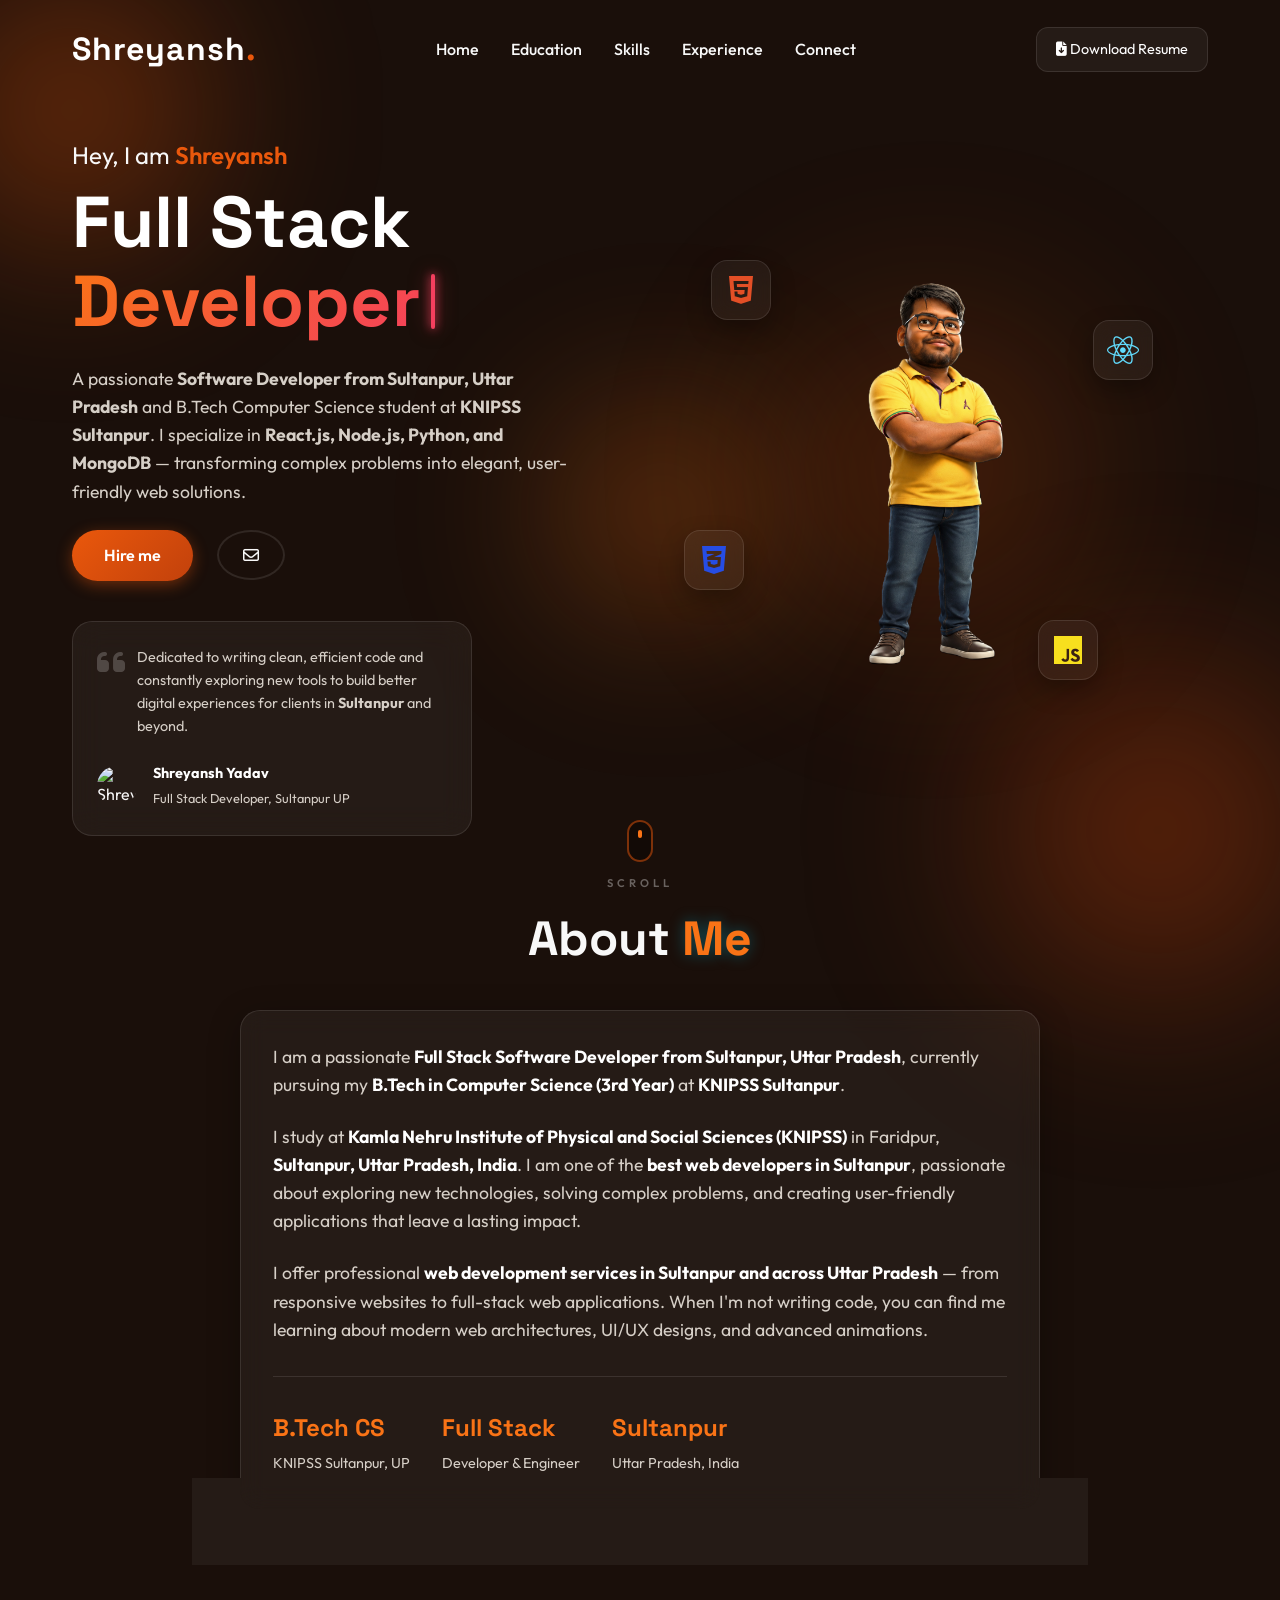
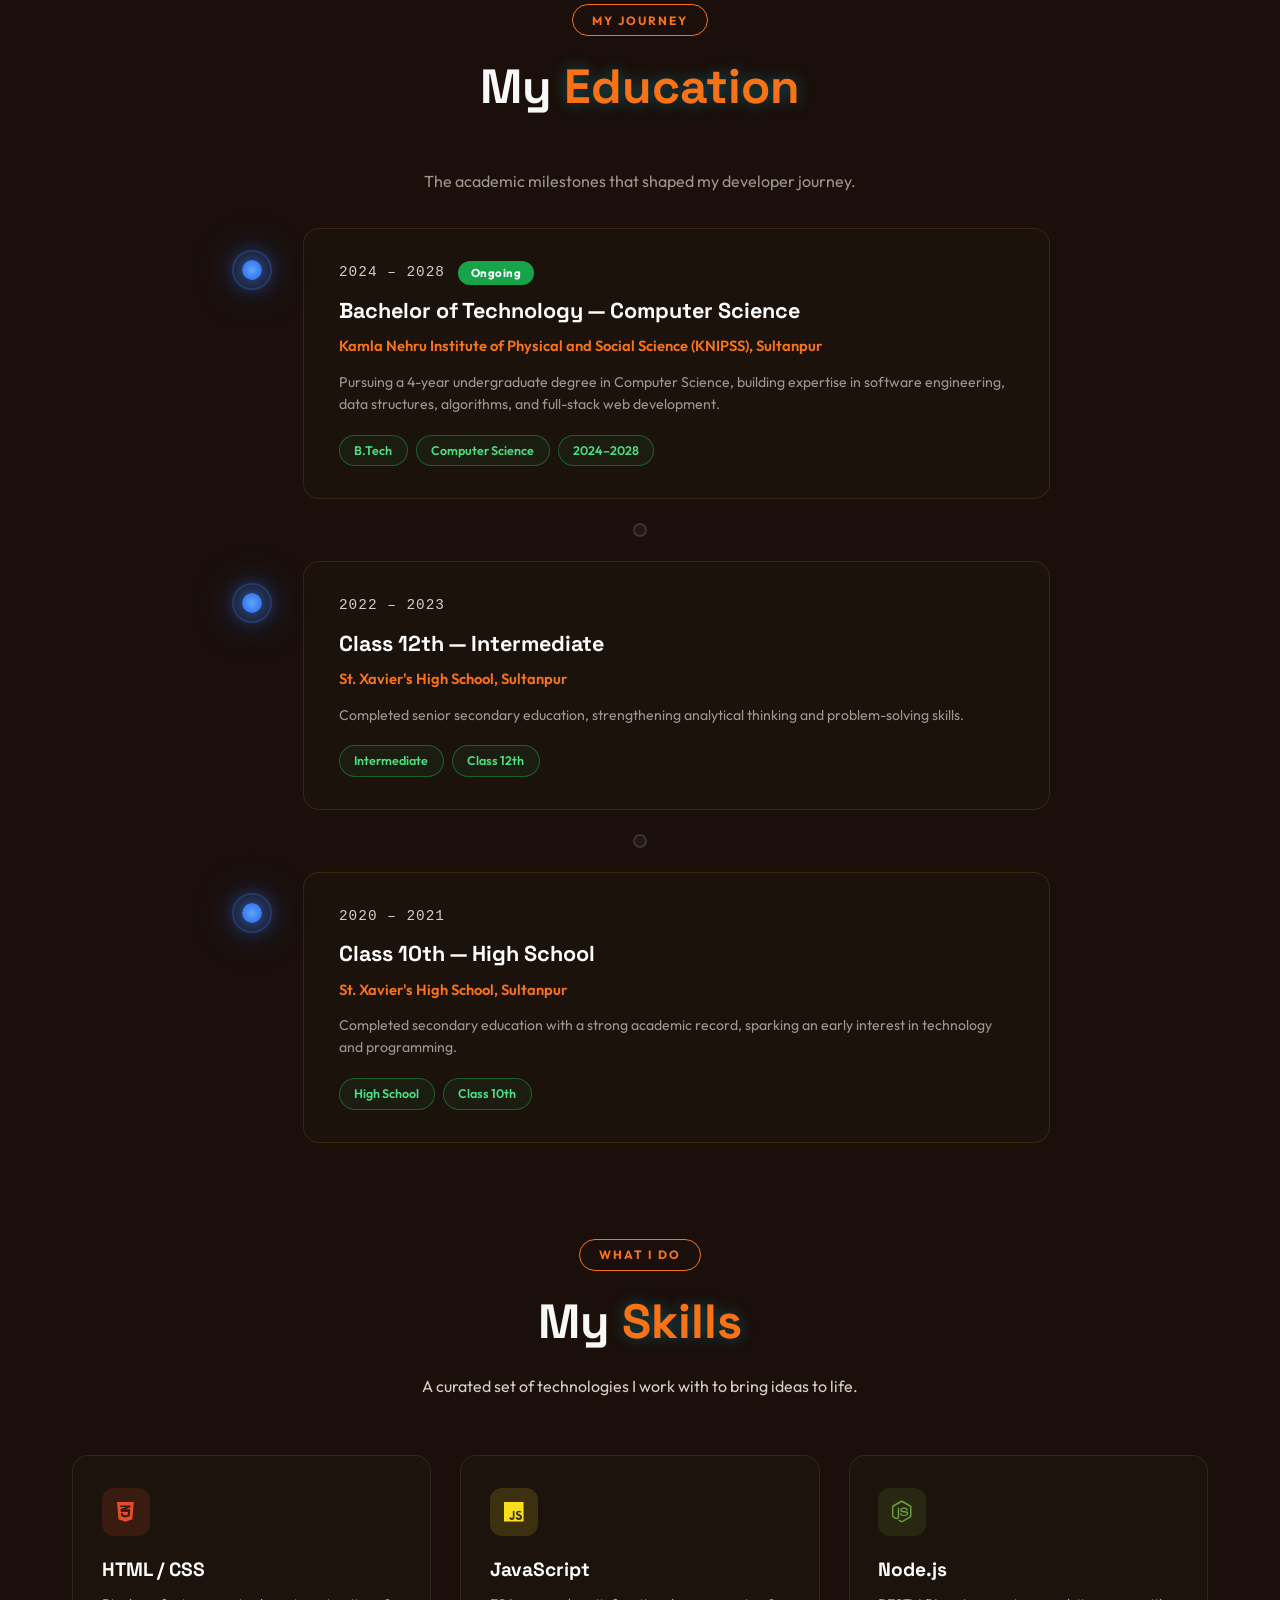
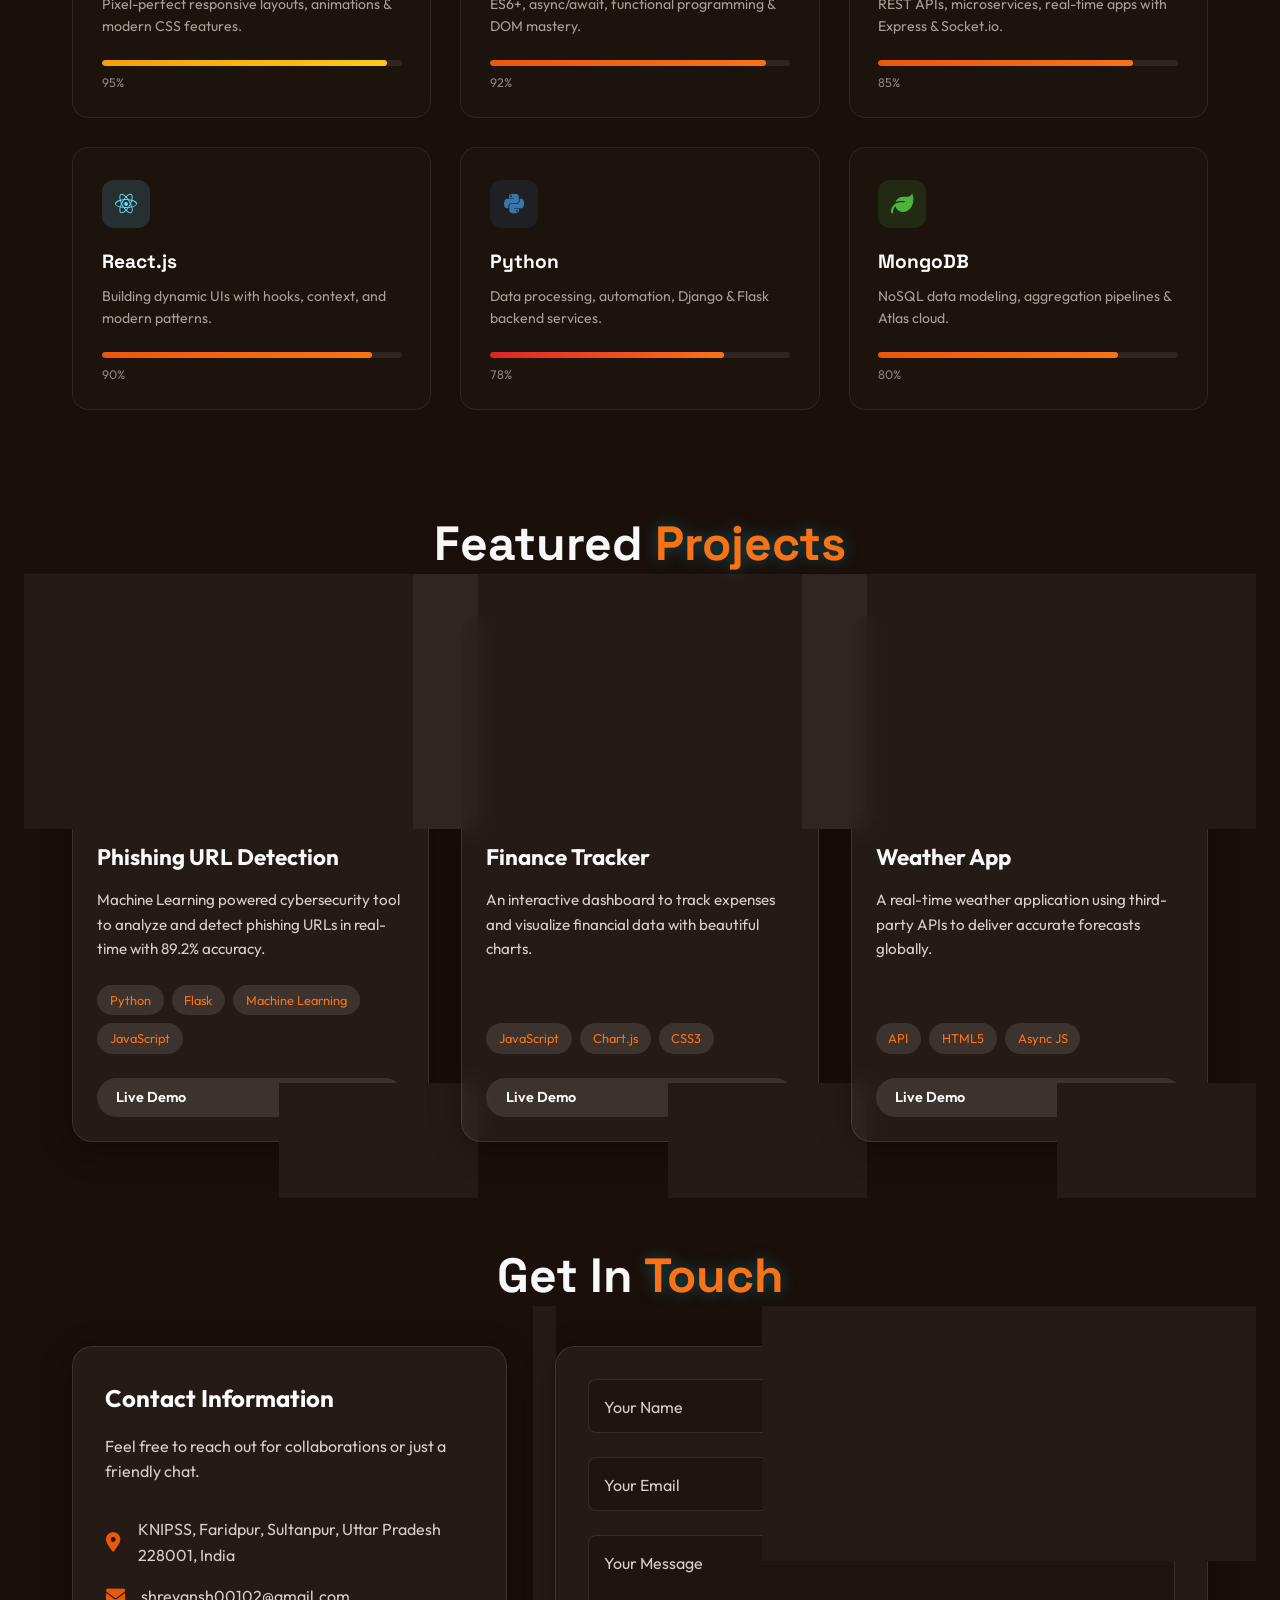
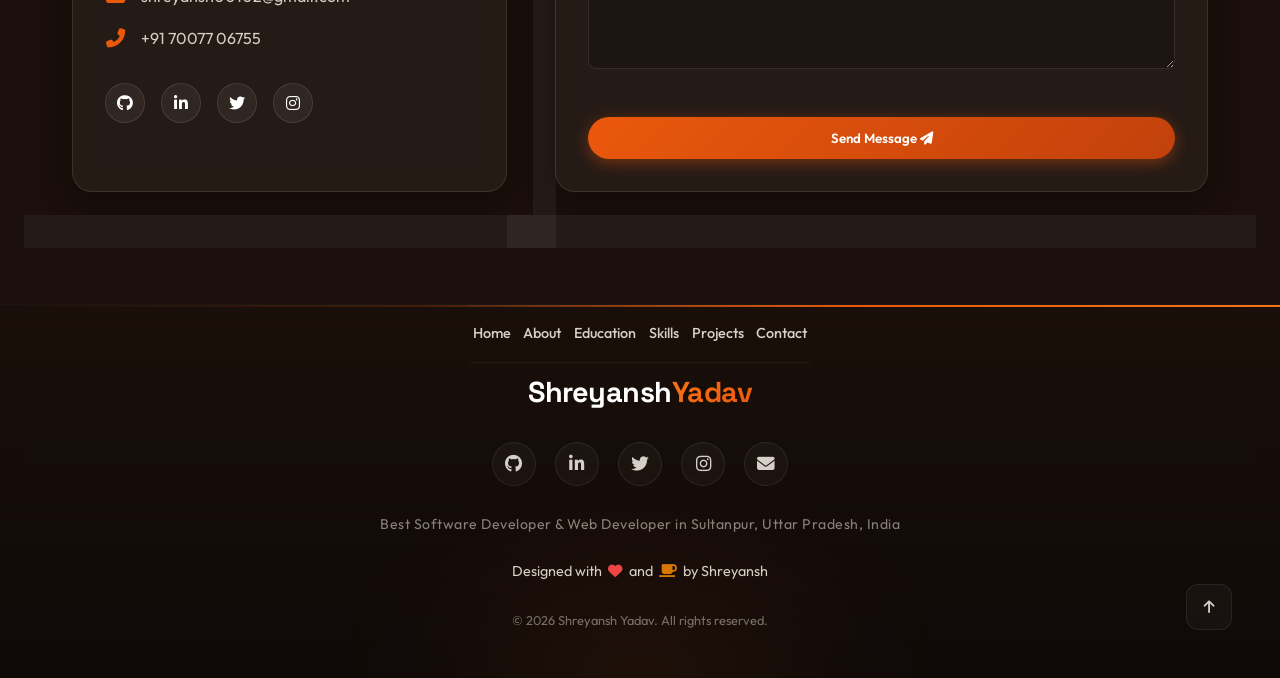
==== index.html @ 91c5275c "Update sitemap.xml and add sitemap link in index.html for Google Search Console" ====
<!DOCTYPE html>
<html lang="en" dir="ltr" prefix="og: https://ogp.me/ns#">

<head>
    <meta charset="UTF-8">
    <meta name="viewport" content="width=device-width, initial-scale=1.0">
    <meta http-equiv="X-UA-Compatible" content="IE=edge">
    <!-- Primary SEO Meta Tags -->
    <title>Shreyansh Yadav | Best Full Stack Developer & Software Engineer in Sultanpur, Uttar Pradesh</title>
    <meta name="description" content="Shreyansh Yadav is a top Full Stack Software Developer from Sultanpur, Uttar Pradesh, India. Specializing in React.js, Node.js, Python, MongoDB & MERN stack. B.Tech Computer Science student at KNIPSS Sultanpur. Available for freelance web development, website design, and software projects in Sultanpur UP and across India. Contact: shreyansh00102@gmail.com | +91 70077 06755">
    <meta name="keywords" content="Shreyansh Yadav, Shreyansh Yadav Sultanpur, Shreyansh Yadav Developer, Shreyansh Yadav Portfolio, best developer in Sultanpur, web developer Sultanpur, software developer Sultanpur Uttar Pradesh, Full Stack Developer Sultanpur, MERN stack developer Sultanpur UP, React developer Sultanpur, Node.js developer India, Python developer Sultanpur, freelance web developer Sultanpur UP, hire developer Sultanpur, website developer in Sultanpur Uttar Pradesh, software engineer Sultanpur, best web developer Uttar Pradesh, top developer in UP, KNIPSS Sultanpur developer, B.Tech computer science Sultanpur, web development services Sultanpur, app developer Sultanpur, JavaScript developer India, frontend developer Sultanpur, backend developer Sultanpur, MongoDB developer, Express.js developer, UI UX designer Sultanpur, website design Sultanpur UP, Shreyansh Yadav KNIPSS, Shreyansh Yadav GitHub, Shreyansh Yadav LinkedIn, software development company Sultanpur, IT services Sultanpur Uttar Pradesh">
    <meta name="author" content="Shreyansh Yadav">
    <meta name="subject" content="Full Stack Developer Portfolio - Sultanpur, Uttar Pradesh">
    <meta name="classification" content="Software Development, Web Development, IT Services">
    <meta name="category" content="Technology, Web Development">
    <meta name="coverage" content="Sultanpur, Uttar Pradesh, India, Worldwide">
    <meta name="distribution" content="global">
    <meta name="rating" content="general">
    <meta name="language" content="en-IN">
    <!-- Robots & Crawlers -->
    <meta name="robots" content="index, follow, max-snippet:-1, max-image-preview:large, max-video-preview:-1">
    <meta name="googlebot" content="index, follow, max-snippet:-1, max-image-preview:large">
    <meta name="google-site-verification" content="_7-mCQWUEItEmErUAG4R-D1ymG3oy1KZn84P_US-91A" />
    <meta name="bingbot" content="index, follow">
    <meta name="revisit-after" content="3 days">
    <!-- Geo Tags for Local SEO - Sultanpur, UP -->
    <meta name="geo.region" content="IN-UP">
    <meta name="geo.placename" content="Sultanpur, Uttar Pradesh, India">
    <meta name="geo.position" content="26.2648;82.0727">
    <meta name="ICBM" content="26.2648, 82.0727">
    <!-- Theme -->
    <meta name="theme-color" content="#ea580c">
    <meta name="color-scheme" content="dark light">
    <meta name="msapplication-TileColor" content="#ea580c">
    <link rel="canonical" href="https://shreyansh-two.vercel.app/">
    <link rel="sitemap" type="application/xml" title="Sitemap" href="https://shreyansh-two.vercel.app/sitemap.xml">
    <!-- Open Graph / Facebook / LinkedIn / Meta AI -->
    <meta property="og:type" content="profile">
    <meta property="og:url" content="https://shreyansh-two.vercel.app/">
    <meta property="og:site_name" content="Shreyansh Yadav - Full Stack Developer Sultanpur">
    <meta property="og:locale" content="en_IN">
    <meta property="og:title" content="Shreyansh Yadav | Best Full Stack Developer in Sultanpur, Uttar Pradesh">
    <meta property="og:description" content="Top-rated Full Stack Developer from Sultanpur, UP. Expert in React, Node.js, Python, MongoDB. B.Tech CS at KNIPSS. Building modern web apps & software solutions. Hire the best developer in Sultanpur, Uttar Pradesh.">
    <meta property="og:image" content="https://shreyansh-two.vercel.app/assets/profile.png">
    <meta property="og:image:width" content="1200">
    <meta property="og:image:height" content="630">
    <meta property="og:image:alt" content="Shreyansh Yadav - Full Stack Developer from Sultanpur, Uttar Pradesh">
    <meta property="profile:first_name" content="Shreyansh">
    <meta property="profile:last_name" content="Yadav">
    <meta property="profile:username" content="shreyansh00102">
    <!-- Twitter / X Card -->
    <meta name="twitter:card" content="summary_large_image">
    <meta name="twitter:site" content="@Shreyansh00102">
    <meta name="twitter:creator" content="@Shreyansh00102">
    <meta name="twitter:title" content="Shreyansh Yadav | Best Full Stack Developer in Sultanpur, UP">
    <meta name="twitter:description" content="Top Full Stack Developer from Sultanpur, Uttar Pradesh. Expert in React, Node.js, Python, MongoDB. B.Tech CS at KNIPSS. Available for hire.">
    <meta name="twitter:image" content="https://shreyansh-two.vercel.app/assets/profile.png">
    <meta name="twitter:image:alt" content="Shreyansh Yadav - Developer from Sultanpur">
    <!-- Favicon -->
    <link rel="icon" type="image/svg+xml" href="assets/favicon.svg">
    <link rel="shortcut icon" href="assets/favicon.svg">
    <link rel="apple-touch-icon" href="assets/favicon.svg">
    <link rel="manifest" href="manifest.json">
    <!-- Google Fonts -->
    <link rel="preconnect" href="https://fonts.googleapis.com">
    <link rel="preconnect" href="https://fonts.gstatic.com" crossorigin>
    <link href="https://fonts.googleapis.com/css2?family=Outfit:wght@300;400;600;800&family=Space+Grotesk:wght@400;700&display=swap" rel="stylesheet">
    <!-- Font Awesome -->
    <link rel="stylesheet" href="https://cdnjs.cloudflare.com/ajax/libs/font-awesome/6.4.0/css/all.min.css">
    <link rel="stylesheet" href="style.css?v=2.0">
    <!-- JSON-LD Structured Data: Person -->
    <script type="application/ld+json">
    {
        "@context": "https://schema.org",
        "@type": "Person",
        "@id": "https://shreyansh-two.vercel.app/#person",
        "name": "Shreyansh Yadav",
        "givenName": "Shreyansh",
        "familyName": "Yadav",
        "alternateName": ["Shreyansh", "shreyansh00102"],
        "url": "https://shreyansh-two.vercel.app/",
        "image": "https://shreyansh-two.vercel.app/assets/profile.png",
        "jobTitle": "Full Stack Developer",
        "description": "Shreyansh Yadav is a passionate Full Stack Software Developer and B.Tech Computer Science student at KNIPSS, Sultanpur, Uttar Pradesh, India. He specializes in React.js, Node.js, Python, MongoDB, and modern web technologies. He builds elegant, scalable, and user-friendly web applications.",
        "email": "shreyansh00102@gmail.com",
        "telephone": "+917007706755",
        "birthPlace": {
            "@type": "Place",
            "name": "Sultanpur, Uttar Pradesh, India"
        },
        "homeLocation": {
            "@type": "Place",
            "name": "Sultanpur, Uttar Pradesh, India",
            "geo": {
                "@type": "GeoCoordinates",
                "latitude": 26.2648,
                "longitude": 82.0727
            }
        },
        "address": {
            "@type": "PostalAddress",
            "addressLocality": "Sultanpur",
            "addressRegion": "Uttar Pradesh",
            "addressCountry": "IN",
            "postalCode": "228001"
        },
        "nationality": {
            "@type": "Country",
            "name": "India"
        },
        "alumniOf": {
            "@type": "CollegeOrUniversity",
            "name": "Kamla Nehru Institute of Physical and Social Sciences (KNIPSS)",
            "address": {
                "@type": "PostalAddress",
                "addressLocality": "Sultanpur",
                "addressRegion": "Uttar Pradesh",
                "addressCountry": "IN"
            }
        },
        "knowsAbout": ["JavaScript", "React.js", "Node.js", "Express.js", "Python", "Django", "Flask", "MongoDB", "HTML5", "CSS3", "REST APIs", "MERN Stack", "Full Stack Development", "Web Development", "Software Engineering", "UI/UX Design", "Machine Learning", "Data Structures", "Algorithms", "Git", "GitHub"],
        "knowsLanguage": ["English", "Hindi"],
        "hasOccupation": {
            "@type": "Occupation",
            "name": "Full Stack Developer",
            "occupationLocation": {
                "@type": "City",
                "name": "Sultanpur, Uttar Pradesh"
            },
            "skills": "React.js, Node.js, Python, MongoDB, JavaScript, Express.js, HTML, CSS, MERN Stack"
        },
        "sameAs": [
            "https://github.com/shreyansh00102",
            "https://www.linkedin.com/in/shreyansh-yadav-1b9a6a325/",
            "https://x.com/Shreyansh00102",
            "https://www.instagram.com/shre_3939/"
        ]
    }
    </script>
    <!-- JSON-LD: WebSite with SearchAction -->
    <script type="application/ld+json">
    {
        "@context": "https://schema.org",
        "@type": "WebSite",
        "@id": "https://shreyansh-two.vercel.app/#website",
        "name": "Shreyansh Yadav | Full Stack Developer Portfolio",
        "url": "https://shreyansh-two.vercel.app/",
        "description": "Official portfolio of Shreyansh Yadav, the best Full Stack Developer from Sultanpur, Uttar Pradesh, India.",
        "publisher": {
            "@id": "https://shreyansh-two.vercel.app/#person"
        },
        "inLanguage": "en-IN"
    }
    </script>
    <!-- JSON-LD: ProfessionalService for Local SEO -->
    <script type="application/ld+json">
    {
        "@context": "https://schema.org",
        "@type": "ProfessionalService",
        "name": "Shreyansh Yadav - Web Development Services",
        "description": "Professional web development and software engineering services in Sultanpur, Uttar Pradesh. Full Stack development using React, Node.js, Python, and MongoDB.",
        "url": "https://shreyansh-two.vercel.app/",
        "telephone": "+917007706755",
        "email": "shreyansh00102@gmail.com",
        "address": {
            "@type": "PostalAddress",
            "streetAddress": "KNIPSS, Faridpur",
            "addressLocality": "Sultanpur",
            "addressRegion": "Uttar Pradesh",
            "postalCode": "228001",
            "addressCountry": "IN"
        },
        "geo": {
            "@type": "GeoCoordinates",
            "latitude": 26.2648,
            "longitude": 82.0727
        },
        "areaServed": [
            {
                "@type": "City",
                "name": "Sultanpur"
            },
            {
                "@type": "State",
                "name": "Uttar Pradesh"
            },
            {
                "@type": "Country",
                "name": "India"
            }
        ],
        "serviceType": ["Web Development", "Software Development", "Full Stack Development", "Website Design", "MERN Stack Development", "React Development", "API Development"],
        "priceRange": "$$",
        "openingHoursSpecification": {
            "@type": "OpeningHoursSpecification",
            "dayOfWeek": ["Monday", "Tuesday", "Wednesday", "Thursday", "Friday", "Saturday"],
            "opens": "09:00",
            "closes": "21:00"
        },
        "founder": {
            "@id": "https://shreyansh-two.vercel.app/#person"
        },
        "sameAs": [
            "https://github.com/shreyansh00102",
            "https://www.linkedin.com/in/shreyansh-yadav-1b9a6a325/"
        ]
    }
    </script>
    <!-- JSON-LD: BreadcrumbList -->
    <script type="application/ld+json">
    {
        "@context": "https://schema.org",
        "@type": "BreadcrumbList",
        "itemListElement": [
            {"@type": "ListItem", "position": 1, "name": "Home", "item": "https://shreyansh-two.vercel.app/"},
            {"@type": "ListItem", "position": 2, "name": "About", "item": "https://shreyansh-two.vercel.app/#about"},
            {"@type": "ListItem", "position": 3, "name": "Skills", "item": "https://shreyansh-two.vercel.app/#skills"},
            {"@type": "ListItem", "position": 4, "name": "Projects", "item": "https://shreyansh-two.vercel.app/#projects"},
            {"@type": "ListItem", "position": 5, "name": "Contact", "item": "https://shreyansh-two.vercel.app/#contact"}
        ]
    }
    </script>
</head>

<body itemscope itemtype="https://schema.org/WebPage">
    <noscript>
        <div style="padding: 20px; background: #ea580c; color: white; text-align: center;">
            Please enable JavaScript to view this portfolio website properly. Shreyansh Yadav, Full Stack Developer in Sultanpur, UP.
        </div>
    </noscript>

    <!-- Hidden SEO content for AI crawlers and search engines -->
    <div style="position:absolute;left:-9999px;top:-9999px;" aria-hidden="true">
        <p>Shreyansh Yadav is a highly skilled Full Stack Software Developer based in Sultanpur, Uttar Pradesh, India. He is currently pursuing his B.Tech in Computer Science from Kamla Nehru Institute of Physical and Social Sciences (KNIPSS), Sultanpur. Shreyansh specializes in modern web technologies including React.js, Node.js, Express.js, Python, Django, Flask, MongoDB, JavaScript, HTML5, CSS3, and the complete MERN stack. He is the best web developer in Sultanpur and provides professional web development services across Uttar Pradesh and India. Contact Shreyansh Yadav for website development, web application development, software engineering, API development, and all IT services in Sultanpur, UP. Email: shreyansh00102@gmail.com, Phone: +91 70077 06755. Find him on GitHub as shreyansh00102, LinkedIn, Twitter/X, and Instagram.</p>
        <p>Services: Web Development in Sultanpur, Website Design Sultanpur UP, Software Development Sultanpur, React Developer Sultanpur, Node.js Developer Sultanpur, Full Stack Developer Sultanpur Uttar Pradesh, MERN Stack Developer India, Freelance Developer Sultanpur, Best Developer in Sultanpur UP.</p>
    </div>

    <!-- Mobile Menu Overlay -->
    <div class="mobile-menu-overlay" id="menuOverlay"></div>

    <!-- Background Animated Blobs -->
    <div class="blob blob-1"></div>
    <div class="blob blob-2"></div>
    <div class="blob blob-3"></div>

    <!-- Navbar -->
    <nav id="navbar">
        <div class="nav-container">
            <a href="#home" class="logo">Shreyansh<span>.</span></a>
            <ul class="nav-links">
                <li><a href="#home">Home</a></li>
                <li><a href="#education">Education</a></li>
                <li><a href="#skills">Skills</a></li>
                <li><a href="#projects">Experience</a></li>
                <li><a href="#contact">Connect</a></li>
                <li class="mobile-nav-action">
                    <a href="assets/Shreyansh_Yadav_Resume.pdf" class="btn-resume"
                        download="Shreyansh_Yadav_Resume.pdf"><i class="fas fa-file-download"></i> Download Resume</a>
                </li>
            </ul>
            <div class="nav-action">
                <a href="assets/Shreyansh_Yadav_Resume.pdf" class="btn-resume" download="Shreyansh_Yadav_Resume.pdf"><i
                        class="fas fa-file-download"></i> Download Resume</a>
            </div>
            <div class="hamburger">
                <i class="fas fa-bars"></i>
            </div>
        </div>
    </nav>

    <!-- Hero Section -->
    <header>
    <section id="home" class="hero section-spacing">
        <div class="container hero-container">
            <div class="hero-content reveal">
                <p class="greeting">Hey, I am <span class="highlight-name">Shreyansh</span></p>
                <h1 class="hero-title">Full Stack<br><span id="dynamic-text"></span></h1>
                <p class="description">
                    A passionate <strong>Software Developer from Sultanpur, Uttar Pradesh</strong> and B.Tech Computer Science student at <strong>KNIPSS Sultanpur</strong>. I specialize in <strong>React.js, Node.js, Python, and MongoDB</strong> — transforming complex problems into elegant, user-friendly web solutions.
                </p>
                <div class="cta-buttons">
                    <a href="#contact" class="btn btn-primary" title="Hire Shreyansh Yadav - Best Developer in Sultanpur">Hire me</a>
                    <a href="mailto:shreyansh00102@gmail.com" class="btn btn-icon" title="Email Shreyansh Yadav - Developer Sultanpur UP"><i
                            class="far fa-envelope"></i></a>
                </div>

                <div class="hero-glass-card">
                    <i class="fas fa-quote-left quote-icon"></i>
                    <p>Dedicated to writing clean, efficient code and constantly exploring new tools to build better
                        digital experiences for clients in <strong>Sultanpur</strong> and beyond.</p>
                    <div class="author">
                        <img src="https://ui-avatars.com/api/?name=S+Y&background=ea580c&color=fff&rounded=true"
                            alt="Shreyansh Yadav - Full Stack Developer Sultanpur Uttar Pradesh" loading="eager">
                        <div class="author-info">
                            <h4>Shreyansh Yadav</h4>
                            <span>Full Stack Developer, Sultanpur UP</span>
                        </div>
                    </div>
                </div>
            </div>

            <div class="hero-image-wrapper reveal">
                <!-- Glowing bg -->
                <div class="hero-glow-bg"></div>
                <img src="assets/profile.png" alt="Shreyansh Yadav - Best Full Stack Software Developer in Sultanpur, Uttar Pradesh, India" class="hero-image" loading="eager" width="400" height="400">

                <!-- Floating Tech Icons -->
                <div class="floating-icon icon-html" aria-label="HTML5"><i class="fab fa-html5"></i></div>
                <div class="floating-icon icon-css" aria-label="CSS3"><i class="fab fa-css3-alt"></i></div>
                <div class="floating-icon icon-js" aria-label="JavaScript"><i class="fab fa-js"></i></div>
                <div class="floating-icon icon-react" aria-label="React.js"><i class="fab fa-react"></i></div>
            </div>
        </div>
    </section>
    </header>

    <!-- Scroll Indicator -->
    <div class="scroll-indicator">
        <div class="scroll-mouse">
            <div class="scroll-wheel"></div>
        </div>
        <span class="scroll-text">SCROLL</span>
    </div>

    <!-- About Section -->
    <main>
    <section id="about" class="about section-spacing" itemscope itemtype="https://schema.org/AboutPage">
        <div class="container">
            <h2 class="section-title reveal">About <span>Me</span></h2>
            <div class="about-content reveal">
                <div class="about-text glass-card">
                    <p>
                        I am a passionate <strong>Full Stack Software Developer from Sultanpur, Uttar Pradesh</strong>, currently pursuing my <strong>B.Tech in Computer Science (3rd Year)</strong> at <strong>KNIPSS Sultanpur</strong>.
                    </p>
                    <p>
                        I study at <strong>Kamla Nehru Institute of Physical and Social Sciences (KNIPSS)</strong> in
                        Faridpur, <strong>Sultanpur, Uttar Pradesh, India</strong>. I am one of the <strong>best web developers in Sultanpur</strong>, passionate about exploring new technologies, solving complex problems, and creating
                        user-friendly applications that leave a lasting impact.
                    </p>
                    <p>
                        I offer professional <strong>web development services in Sultanpur and across Uttar Pradesh</strong> — from responsive websites to full-stack web applications. When I'm not writing code, you can find me learning about modern web architectures, UI/UX
                        designs, and advanced animations.
                    </p>
                    <div class="about-stats">
                        <div class="stat">
                            <h3>B.Tech CS</h3>
                            <p>KNIPSS Sultanpur, UP</p>
                        </div>
                        <div class="stat">
                            <h3>Full Stack</h3>
                            <p>Developer & Engineer</p>
                        </div>
                        <div class="stat">
                            <h3>Sultanpur</h3>
                            <p>Uttar Pradesh, India</p>
                        </div>
                    </div>
                </div>
            </div>
        </div>
    </section>

    <!-- Education Section -->
    <section id="education" class="education section-spacing">
        <div class="container">
            <span class="edu-badge reveal">MY JOURNEY</span>
            <h2 class="section-title reveal">My <span>Education</span></h2>
            <p class="edu-subtitle reveal">The academic milestones that shaped my developer journey.</p>

            <div class="edu-timeline">
                <!-- Item 1 — B.Tech -->
                <div class="edu-card-wrapper reveal">
                    <div class="edu-orb">
                        <div class="edu-orb-core"></div>
                        <div class="edu-orb-ring"></div>
                    </div>
                    <div class="edu-card">
                        <div class="edu-card-header">
                            <span class="edu-date">2024 – 2028</span>
                            <span class="edu-ongoing-badge">Ongoing</span>
                        </div>
                        <h3 class="edu-title">Bachelor of Technology — Computer Science</h3>
                        <p class="edu-school">Kamla Nehru Institute of Physical and Social Science (KNIPSS), Sultanpur
                        </p>
                        <p class="edu-desc">Pursuing a 4-year undergraduate degree in Computer Science, building
                            expertise in software engineering, data structures, algorithms, and full-stack web
                            development.</p>
                        <div class="edu-tags">
                            <span>B.Tech</span>
                            <span>Computer Science</span>
                            <span>2024–2028</span>
                        </div>
                    </div>
                </div>

                <!-- Decorative Separator -->
                <div class="edu-separator">
                    <div class="edu-sep-circle"></div>
                </div>

                <!-- Item 2 — 12th -->
                <div class="edu-card-wrapper reveal">
                    <div class="edu-orb">
                        <div class="edu-orb-core"></div>
                        <div class="edu-orb-ring"></div>
                    </div>
                    <div class="edu-card">
                        <div class="edu-card-header">
                            <span class="edu-date">2022 – 2023</span>
                        </div>
                        <h3 class="edu-title">Class 12th — Intermediate</h3>
                        <p class="edu-school">St. Xavier's High School, Sultanpur</p>
                        <p class="edu-desc">Completed senior secondary education, strengthening analytical thinking and
                            problem-solving skills.</p>
                        <div class="edu-tags">
                            <span>Intermediate</span>
                            <span>Class 12th</span>
                        </div>
                    </div>
                </div>

                <!-- Decorative Separator -->
                <div class="edu-separator">
                    <div class="edu-sep-circle"></div>
                </div>

                <!-- Item 3 — 10th -->
                <div class="edu-card-wrapper reveal">
                    <div class="edu-orb">
                        <div class="edu-orb-core"></div>
                        <div class="edu-orb-ring"></div>
                    </div>
                    <div class="edu-card">
                        <div class="edu-card-header">
                            <span class="edu-date">2020 – 2021</span>
                        </div>
                        <h3 class="edu-title">Class 10th — High School</h3>
                        <p class="edu-school">St. Xavier's High School, Sultanpur</p>
                        <p class="edu-desc">Completed secondary education with a strong academic record, sparking an
                            early interest in technology and programming.</p>
                        <div class="edu-tags">
                            <span>High School</span>
                            <span>Class 10th</span>
                        </div>
                    </div>
                </div>
            </div>
        </div>
    </section>

    <!-- Skills Section -->
    <section id="skills" class="skills section-spacing">
        <div class="container">
            <span class="skills-badge reveal">WHAT I DO</span>
            <h2 class="section-title reveal">My <span>Skills</span></h2>
            <p class="skills-subtitle reveal">A curated set of technologies I work with to bring ideas to life.</p>
            <div class="skills-grid">
                <!-- HTML / CSS -->
                <div class="skill-card-v2 reveal">
                    <div class="skill-icon-badge" style="background: rgba(227, 79, 38, 0.15);">
                        <i class="fab fa-css3-alt" style="color: #e34f26;"></i>
                    </div>
                    <h3>HTML / CSS</h3>
                    <p class="skill-desc">Pixel-perfect responsive layouts, animations &amp; modern CSS features.</p>
                    <div class="skill-progress-wrapper">
                        <div class="skill-progress-bar">
                            <div class="skill-progress-fill skill-progress-yellow" style="width: 95%;"></div>
                        </div>
                        <span class="skill-percent">95%</span>
                    </div>
                </div>
                <!-- JavaScript -->
                <div class="skill-card-v2 reveal">
                    <div class="skill-icon-badge" style="background: rgba(247, 223, 30, 0.15);">
                        <i class="fab fa-js" style="color: #f7df1e;"></i>
                    </div>
                    <h3>JavaScript</h3>
                    <p class="skill-desc">ES6+, async/await, functional programming &amp; DOM mastery.</p>
                    <div class="skill-progress-wrapper">
                        <div class="skill-progress-bar">
                            <div class="skill-progress-fill" style="width: 92%;"></div>
                        </div>
                        <span class="skill-percent">92%</span>
                    </div>
                </div>
                <!-- Node.js -->
                <div class="skill-card-v2 reveal">
                    <div class="skill-icon-badge" style="background: rgba(104, 159, 56, 0.15);">
                        <i class="fab fa-node-js" style="color: #689f38;"></i>
                    </div>
                    <h3>Node.js</h3>
                    <p class="skill-desc">REST APIs, microservices, real-time apps with Express &amp; Socket.io.</p>
                    <div class="skill-progress-wrapper">
                        <div class="skill-progress-bar">
                            <div class="skill-progress-fill" style="width: 85%;"></div>
                        </div>
                        <span class="skill-percent">85%</span>
                    </div>
                </div>
                <!-- React.js -->
                <div class="skill-card-v2 reveal">
                    <div class="skill-icon-badge" style="background: rgba(97, 218, 251, 0.15);">
                        <i class="fab fa-react" style="color: #61dafb;"></i>
                    </div>
                    <h3>React.js</h3>
                    <p class="skill-desc">Building dynamic UIs with hooks, context, and modern patterns.</p>
                    <div class="skill-progress-wrapper">
                        <div class="skill-progress-bar">
                            <div class="skill-progress-fill" style="width: 90%;"></div>
                        </div>
                        <span class="skill-percent">90%</span>
                    </div>
                </div>
                <!-- Python -->
                <div class="skill-card-v2 reveal">
                    <div class="skill-icon-badge" style="background: rgba(55, 118, 171, 0.15);">
                        <i class="fab fa-python" style="color: #3776ab;"></i>
                    </div>
                    <h3>Python</h3>
                    <p class="skill-desc">Data processing, automation, Django &amp; Flask backend services.</p>
                    <div class="skill-progress-wrapper">
                        <div class="skill-progress-bar">
                            <div class="skill-progress-fill skill-progress-red" style="width: 78%;"></div>
                        </div>
                        <span class="skill-percent">78%</span>
                    </div>
                </div>
                <!-- MongoDB -->
                <div class="skill-card-v2 reveal">
                    <div class="skill-icon-badge" style="background: rgba(77, 179, 61, 0.15);">
                        <i class="fas fa-leaf" style="color: #4db33d;"></i>
                    </div>
                    <h3>MongoDB</h3>
                    <p class="skill-desc">NoSQL data modeling, aggregation pipelines &amp; Atlas cloud.</p>
                    <div class="skill-progress-wrapper">
                        <div class="skill-progress-bar">
                            <div class="skill-progress-fill" style="width: 80%;"></div>
                        </div>
                        <span class="skill-percent">80%</span>
                    </div>
                </div>
            </div>
        </div>
    </section>

    <!-- Projects Section -->
    <section id="projects" class="projects section-spacing">
        <div class="container">
            <h2 class="section-title reveal">Featured <span>Projects</span></h2>
            <div class="projects-grid">
                <!-- Project 1 -->
                <div class="project-card glass-card reveal">
                    <div class="project-img-placeholder" style="background: linear-gradient(135deg, #00d4ff, #8b5cf6);">
                        <i class="fas fa-shield-alt"></i>
                    </div>
                    <div class="project-info">
                        <h3>Phishing URL Detection</h3>
                        <p>Machine Learning powered cybersecurity tool to analyze and detect phishing URLs in real-time with 89.2% accuracy.
                        </p>
                        <div class="tags">
                            <span>Python</span>
                            <span>Flask</span>
                            <span>Machine Learning</span>
                            <span>JavaScript</span>
                        </div>
                        <a href="Phishing URL Detection System/index.html" class="btn btn-small" target="_blank">Live Demo</a>
                    </div>
                </div>
                <!-- Project 2 -->
                <div class="project-card glass-card reveal">
                    <div class="project-img-placeholder" style="background: linear-gradient(135deg, #ec4899, #8b5cf6);">
                        <i class="fas fa-chart-line"></i>
                    </div>
                    <div class="project-info">
                        <h3>Finance Tracker</h3>
                        <p>An interactive dashboard to track expenses and visualize financial data with beautiful
                            charts.</p>
                        <div class="tags">
                            <span>JavaScript</span>
                            <span>Chart.js</span>
                            <span>CSS3</span>
                        </div>
                        <a href="#" class="btn btn-small">Live Demo</a>
                    </div>
                </div>
                <!-- Project 3 -->
                <div class="project-card glass-card reveal">
                    <div class="project-img-placeholder" style="background: linear-gradient(135deg, #10b981, #3b82f6);">
                        <i class="fas fa-cloud-sun"></i>
                    </div>
                    <div class="project-info">
                        <h3>Weather App</h3>
                        <p>A real-time weather application using third-party APIs to deliver accurate forecasts
                            globally.</p>
                        <div class="tags">
                            <span>API</span>
                            <span>HTML5</span>
                            <span>Async JS</span>
                        </div>
                        <a href="#" class="btn btn-small">Live Demo</a>
                    </div>
                </div>
            </div>
        </div>
    </section>

    <!-- Contact Section -->
    <section id="contact" class="contact section-spacing">
        <div class="container">
            <h2 class="section-title reveal">Get In <span>Touch</span></h2>
            <div class="contact-wrapper reveal">
                <div class="contact-info glass-card">
                    <h3>Contact Information</h3>
                    <p>Feel free to reach out for collaborations or just a friendly chat.</p>
                    <ul class="info-list">
                        <li><i class="fas fa-map-marker-alt"></i> KNIPSS, Faridpur, Sultanpur, Uttar Pradesh 228001, India</li>
                        <li><i class="fas fa-envelope"></i><a
                                href="mailto:shreyansh00102@gmail.com">shreyansh00102@gmail.com</a></li>
                        <li><i class="fas fa-phone-alt"></i><a href="tel:+917007706755">+91 70077 06755</a></li>
                    </ul>
                    <div class="social-links">
                        <a href="https://github.com/shreyansh00102"><i class="fab fa-github"></i></a>
                        <a href="https://www.linkedin.com/in/shreyansh-yadav-1b9a6a325/"><i
                                class="fab fa-linkedin-in"></i></a>
                        <a href="https://x.com/Shreyansh00102"><i class="fab fa-twitter"></i></a>
                        <a href="https://www.instagram.com/shre_3939/"><i class="fab fa-instagram"></i></a>
                    </div>
                </div>
                <div class="contact-form glass-card">
                    <form id="contactForm">
                        <div class="input-group">
                            <input type="text" id="name" required placeholder=" ">
                            <label for="name">Your Name</label>
                        </div>
                        <div class="input-group">
                            <input type="email" id="email" required placeholder=" ">
                            <label for="email">Your Email</label>
                        </div>
                        <div class="input-group">
                            <textarea id="message" rows="5" required placeholder=" "></textarea>
                            <label for="message">Your Message</label>
                        </div>
                        <button type="submit" class="btn btn-primary btn-block">Send Message <i
                                class="fas fa-paper-plane"></i></button>
                    </form>
                </div>
            </div>
        </div>
    </section>

    </main>
    <footer itemscope itemtype="https://schema.org/WPFooter">
        <div class="footer-glow-container">
            <div class="footer-glow-orb"></div>
        </div>
        <div class="footer-content">
            <div class="footer-logo">
                <span class="logo-text">Shreyansh<span class="logo-highlight">Yadav</span></span>
            </div>
            
            <div class="footer-socials">
                <a href="https://github.com/shreyansh00102" target="_blank" rel="noopener" aria-label="GitHub" class="social-icon">
                    <i class="fab fa-github"></i>
                </a>
                <a href="https://www.linkedin.com/in/shreyansh-yadav-1b9a6a325/" target="_blank" rel="noopener" aria-label="LinkedIn" class="social-icon">
                    <i class="fab fa-linkedin-in"></i>
                </a>
                <a href="https://x.com/Shreyansh00102" target="_blank" rel="noopener" aria-label="Twitter" class="social-icon">
                    <i class="fab fa-twitter"></i>
                </a>
                <a href="https://www.instagram.com/shre_3939/" target="_blank" rel="noopener" aria-label="Instagram" class="social-icon">
                    <i class="fab fa-instagram"></i>
                </a>
                <a href="mailto:shreyansh00102@gmail.com" aria-label="Email" class="social-icon">
                    <i class="fas fa-envelope"></i>
                </a>
            </div>

            <nav class="footer-nav" aria-label="Footer Navigation">
                <a href="#home">Home</a>
                <a href="#about">About</a>
                <a href="#education">Education</a>
                <a href="#skills">Skills</a>
                <a href="#projects">Projects</a>
                <a href="#contact">Contact</a>
            </nav>

            <p class="footer-tagline">Best Software Developer & Web Developer in Sultanpur, Uttar Pradesh, India</p>

            <p class="made-with">Designed with <i class="fas fa-heart beat-icon"></i> and <i class="fas fa-coffee steam-icon"></i> by Shreyansh</p>
            
            <p class="copyright">&copy; <span id="year"></span> Shreyansh Yadav. All rights reserved.</p>
        </div>
        
        <a href="#home" class="back-to-top" aria-label="Scroll to Top">
            <i class="fas fa-arrow-up"></i>
        </a>
    </footer>
    <noscript>
        <p>Shreyansh Yadav is a Full Stack Software Developer from Sultanpur, Uttar Pradesh, India. He specializes in React.js, Node.js, Python, MongoDB, and MERN Stack development. Contact: shreyansh00102@gmail.com | +91 70077 06755. B.Tech Computer Science at KNIPSS Sultanpur.</p>
    </noscript>

    <script src="script.js"></script>
</body>

</html>
---- style.css ----
/* --- Variables --- */
:root {
    --bg-color: #1a0f0a; /* Dark Brown */
    --text-color: #f8f8f8;
    --text-muted: #d6cfc7;
    --primary: #ea580c; /* Orange */
    --primary-glow: rgba(234, 88, 12, 0.4);
    --secondary: #c2410c; /* Darker Orange */
    --accent: #f97316; /* Bright Orange */
    
    --glass-bg: rgba(255, 255, 255, 0.05);
    --glass-border: rgba(255, 255, 255, 0.1);
    
    --font-main: 'Outfit', sans-serif;
    --font-heading: 'Space Grotesk', sans-serif;
}

/* --- Reset & Base --- */
* {
    margin: 0;
    padding: 0;
    box-sizing: border-box;
}

html {
    scroll-behavior: smooth;
    overflow-x: hidden;
}

body {
    background-color: var(--bg-color);
    color: var(--text-color);
    font-family: var(--font-main);
    line-height: 1.6;
    overflow-x: hidden;
    position: relative;
}

/* --- Animated Background Blobs --- */
.blob {
    position: fixed;
    border-radius: 50%;
    filter: blur(80px);
    z-index: -1;
    opacity: 0.5;
    animation: float 20s infinite alternate ease-in-out;
}
.blob-1 {
    width: 400px;
    height: 400px;
    background: radial-gradient(circle, var(--primary), transparent 70%);
    top: -10%;
    left: -10%;
    animation-delay: 0s;
}
.blob-2 {
    width: 500px;
    height: 500px;
    background: radial-gradient(circle, var(--secondary), transparent 70%);
    bottom: -20%;
    right: -10%;
    animation-delay: -5s;
}
.blob-3 {
    width: 300px;
    height: 300px;
    background: radial-gradient(circle, var(--accent), transparent 70%);
    top: 40%;
    left: 40%;
    animation-delay: -10s;
}

@keyframes float {
    0% { transform: translate(0, 0) scale(1); }
    50% { transform: translate(50px, 50px) scale(1.1); }
    100% { transform: translate(-50px, 100px) scale(0.9); }
}

/* --- Utilities --- */
.container {
    max-width: 1200px;
    margin: 0 auto;
    padding: 0 2rem;
}

.section-spacing {
    padding: 60px 0;
    min-height: 100vh;
    display: flex;
    flex-direction: column;
    justify-content: center;
}

/* Unified Spacing for Content Sections to Reduce Gaps */
.education,
.skills,
.projects,
.contact {
    min-height: auto;
    padding: 3rem 0;
}

.section-title {
    font-family: var(--font-heading);
    font-size: 3rem;
    font-weight: 700;
    margin-bottom: 2rem;
    text-align: center;
}
.section-title span {
    color: var(--accent);
    text-shadow: 0 0 15px rgba(6, 182, 212, 0.4);
}

.glass-card {
    background: var(--glass-bg);
    backdrop-filter: blur(12px);
    -webkit-backdrop-filter: blur(12px);
    border: 1px solid var(--glass-border);
    border-radius: 20px;
    padding: 2rem;
    box-shadow: 0 8px 32px 0 rgba(0, 0, 0, 0.3);
    transition: transform 0.3s ease, box-shadow 0.3s ease, border-color 0.3s ease;
}
.glass-card:hover {
    transform: translateY(-5px);
    box-shadow: 0 12px 40px 0 rgba(0, 0, 0, 0.5);
    border-color: rgba(255, 255, 255, 0.2);
}

/* Buttons */
.btn {
    display: inline-block;
    padding: 0.8rem 2rem;
    border-radius: 30px;
    font-weight: 600;
    text-decoration: none;
    transition: all 0.3s ease;
    cursor: pointer;
    border: none;
    font-family: var(--font-main);
}
.btn-primary {
    background: linear-gradient(135deg, var(--primary), var(--secondary));
    color: #fff;
    box-shadow: 0 4px 15px var(--primary-glow);
}
.btn-primary:hover {
    box-shadow: 0 6px 20px var(--primary-glow);
    transform: scale(1.05);
}
.btn-secondary {
    background: transparent;
    color: var(--text-color);
    border: 2px solid var(--glass-border);
    backdrop-filter: blur(5px);
}
.btn-secondary:hover {
    border-color: var(--primary);
    color: #fff;
    background: rgba(59, 130, 246, 0.1);
}
.btn-small {
    padding: 0.5rem 1.2rem;
    font-size: 0.9rem;
    background: rgba(255,255,255,0.1);
    color: #fff;
}
.btn-small:hover {
    background: var(--primary);
}
.btn-block {
    width: 100%;
    margin-top: 1rem;
}

/* --- Navbar --- */
nav {
    position: fixed;
    top: 0;
    width: 100%;
    z-index: 1000;
    padding: 1.5rem 0;
    transition: all 0.3s ease;
}
nav.scrolled {
    padding: 1rem 0;
    background: rgba(15, 23, 42, 0.85);
    backdrop-filter: blur(10px);
    border-bottom: 1px solid var(--glass-border);
}
.nav-container {
    max-width: 1200px;
    margin: 0 auto;
    padding: 0 2rem;
    display: flex;
    justify-content: space-between;
    align-items: center;
}
.logo {
    font-family: var(--font-heading);
    font-size: 2rem;
    font-weight: 800;
    color: #fff;
    text-decoration: none;
    letter-spacing: 1px;
}
.logo span {
    color: var(--primary);
}
.nav-links {
    list-style: none;
    display: flex;
    gap: 2rem;
}
.nav-links a {
    color: var(--text-color);
    text-decoration: none;
    font-weight: 500;
    transition: color 0.3s ease;
    position: relative;
}
.nav-links a::after {
    content: '';
    position: absolute;
    width: 0;
    height: 2px;
    bottom: -5px;
    left: 0;
    background: var(--primary);
    transition: width 0.3s ease;
}
.nav-links a:hover {
    color: #fff;
}
.nav-links a:hover::after {
    width: 100%;
}
.nav-action {
    display: flex;
    align-items: center;
}
.btn-resume {
    background: rgba(255,255,255,0.05);
    color: #fff;
    padding: 0.6rem 1.2rem;
    border-radius: 12px;
    text-decoration: none;
    font-size: 0.9rem;
    border: 1px solid var(--glass-border);
    transition: all 0.3s;
}
.btn-resume:hover {
    background: var(--primary);
    border-color: var(--primary);
    transform: translateY(-2px);
}
.mobile-nav-action {
    display: none;
}
.nav-links a.btn-resume::after {
    display: none;
}
.hamburger {
    display: none;
    cursor: pointer;
    font-size: 1.5rem;
}

/* --- Hero Section --- */
.hero {
    align-items: center;
    padding-bottom: 20px;
}
.hero-container {
    display: grid;
    grid-template-columns: 1fr 1fr;
    gap: 2rem;
    align-items: center;
    position: relative;
    z-index: 10;
}
.hero-content {
    padding-top: 2rem;
}
.greeting {
    color: var(--text-color);
    font-size: 1.5rem;
    font-weight: 400;
    margin-bottom: 0.5rem;
}
.highlight-name {
    color: var(--primary);
    font-weight: 600;
}
.hero-title {
    font-family: var(--font-heading);
    font-size: 4.5rem;
    font-weight: 800;
    line-height: 1.1;
    margin-bottom: 1.5rem;
    color: #fff;
}
/* Premium Dynamic Text & Glowing Cursor Styling */
#dynamic-text {
    display: inline-block;
    background: linear-gradient(135deg, var(--accent), #f43f5e); /* Sleek Orange to Rose gradient */
    -webkit-background-clip: text;
    -webkit-text-fill-color: transparent;
    position: relative;
    padding-right: 14px; /* Space for the absolute cursor */
}

#dynamic-text::after {
    content: '';
    position: absolute;
    right: 0;
    top: 15%;
    width: 4px;
    height: 70%;
    background: #f43f5e;
    box-shadow: 0 0 10px #f43f5e, 0 0 20px rgba(244, 63, 94, 0.5); /* Emissive glowing cursor */
    animation: blinkCursor 0.8s step-end infinite;
    border-radius: 2px;
}

@keyframes blinkCursor {
    from, to { opacity: 0 }
    50% { opacity: 1 }
}
.description {
    font-size: 1.1rem;
    color: var(--text-muted);
    margin-bottom: 1.5rem;
    max-width: 90%;
}
.cta-buttons {
    display: flex;
    gap: 1.5rem;
    align-items: center;
    margin-bottom: 2.5rem;
}
.btn-icon {
    display: flex;
    align-items: center;
    justify-content: center;
    width: 50px;
    height: 50px;
    border-radius: 50%;
    border: 2px solid var(--glass-border);
    color: var(--text-color);
    text-decoration: none;
    transition: all 0.3s;
}
.btn-icon:hover {
    border-color: var(--primary);
    color: var(--primary);
}

/* Glass Testimonial */
.hero-glass-card {
    background: rgba(255, 255, 255, 0.05);
    backdrop-filter: blur(15px);
    -webkit-backdrop-filter: blur(15px);
    border: 1px solid var(--glass-border);
    border-radius: 20px;
    padding: 1.5rem;
    max-width: 400px;
    position: relative;
    z-index: 10;
}
.quote-icon {
    color: rgba(255, 255, 255, 0.2);
    font-size: 2rem;
    position: absolute;
    top: 1.5rem;
    left: 1.5rem;
}
.hero-glass-card p {
    font-size: 0.9rem;
    color: var(--text-muted);
    margin-bottom: 1.5rem;
    position: relative;
    z-index: 2;
    padding-left: 2.5rem;
}
.author {
    display: flex;
    align-items: center;
    gap: 1rem;
}
.author img {
    width: 40px;
    height: 40px;
    border-radius: 50%;
}
.author-info h4 {
    font-size: 0.9rem;
    color: #fff;
}
.author-info span {
    font-size: 0.8rem;
    color: var(--text-muted);
}

/* Hero Image Right Side */
.hero-image-wrapper {
    position: relative;
    width: 100%;
    height: 600px;
    display: flex;
    align-items: center;
    justify-content: center;
}
.hero-image {
    max-width: 100%;
    max-height: 100%;
    object-fit: contain;
    position: relative;
    z-index: 5;
    animation: float 6s infinite ease-in-out;
}
.hero-glow-bg {
    position: absolute;
    width: 400px;
    height: 400px;
    background: radial-gradient(circle, var(--primary), transparent 70%);
    filter: blur(100px);
    z-index: 1;
    opacity: 0.4;
}

/* Floating Icons */
.floating-icon {
    position: absolute;
    background: rgba(255,255,255,0.05);
    backdrop-filter: blur(10px);
    border: 1px solid var(--glass-border);
    width: 60px;
    height: 60px;
    border-radius: 16px;
    display: flex;
    align-items: center;
    justify-content: center;
    font-size: 2rem;
    z-index: 10;
    box-shadow: 0 10px 25px rgba(0,0,0,0.3);
}
.icon-html { top: 15%; left: 10%; color: #e34f26; animation: floatIcon 4s infinite ease-in-out 0.5s; }
.icon-css { top: 60%; left: 5%; color: #264de4; animation: floatIcon 5s infinite ease-in-out 1s; }
.icon-js { bottom: 15%; right: 20%; color: #f7df1e; animation: floatIcon 4.5s infinite ease-in-out 1.5s; }
.icon-react { top: 25%; right: 10%; color: #61dafb; animation: floatIcon 6s infinite ease-in-out 2s; }

@keyframes floatIcon {
    0%, 100% { transform: translateY(0) rotate(0deg); }
    50% { transform: translateY(-15px) rotate(10deg); }
}

/* --- Scroll Indicator --- */
.scroll-indicator {
    display: flex;
    flex-direction: column;
    align-items: center;
    gap: 0.8rem;
    padding: 0;
    margin-top: -5rem;
    margin-bottom: -2rem;
    position: relative;
    z-index: 10;
}
.scroll-mouse {
    width: 26px;
    height: 42px;
    border: 2px solid rgba(234, 88, 12, 0.5);
    border-radius: 14px;
    display: flex;
    justify-content: center;
    padding-top: 8px;
    background: rgba(0, 0, 0, 0.3);
}
.scroll-wheel {
    width: 4px;
    height: 8px;
    border-radius: 2px;
    background: var(--accent);
    animation: scrollWheel 1.8s infinite ease-in-out;
}
@keyframes scrollWheel {
    0% { transform: translateY(0); opacity: 1; }
    50% { transform: translateY(10px); opacity: 0.3; }
    100% { transform: translateY(0); opacity: 1; }
}
.scroll-text {
    font-size: 0.7rem;
    letter-spacing: 4px;
    color: rgba(255, 255, 255, 0.35);
    font-weight: 600;
    text-transform: uppercase;
}

/* --- About Section --- */
.about {
    min-height: auto;
    padding: 2.5rem 0 3rem;
}
.about-content {
    max-width: 800px;
    margin: 0 auto;
}
.about-text p {
    font-size: 1.1rem;
    margin-bottom: 1.5rem;
    color: var(--text-muted);
}
.about-text strong {
    color: #fff;
}
.about-stats {
    display: flex;
    gap: 2rem;
    margin-top: 2rem;
    padding-top: 2rem;
    border-top: 1px solid var(--glass-border);
}
.stat h3 {
    font-family: var(--font-heading);
    font-size: 1.5rem;
    color: var(--accent);
    margin-bottom: 0.3rem;
}
.stat p {
    margin-bottom: 0;
    font-size: 0.9rem;
}

/* --- Skills Section (v2 – Reference Design) --- */
.skills-badge {
    display: inline-block;
    padding: 0.35rem 1.2rem;
    border: 1px solid var(--accent);
    border-radius: 20px;
    color: var(--accent);
    font-size: 0.75rem;
    font-weight: 700;
    letter-spacing: 2px;
    text-transform: uppercase;
    margin-bottom: 0.8rem;
    text-align: center;
}
.skills .section-title {
    margin-bottom: 0.8rem;
}
.skills-subtitle {
    text-align: center;
    color: var(--text-muted);
    font-size: 1rem;
    margin-bottom: 3.5rem;
    opacity: 0.7;
}
.skills .container {
    text-align: center;
}
.skills-grid {
    display: grid;
    grid-template-columns: repeat(3, 1fr);
    gap: 1.8rem;
}
.skill-card-v2 {
    background: rgba(30, 20, 14, 0.85);
    border: 1px solid rgba(255, 255, 255, 0.08);
    border-radius: 16px;
    padding: 2rem 1.8rem 1.5rem;
    text-align: left;
    transition: transform 0.3s ease, border-color 0.3s ease, box-shadow 0.3s ease;
}
.skill-card-v2:hover {
    transform: translateY(-5px);
    border-color: rgba(255, 255, 255, 0.18);
    box-shadow: 0 12px 40px rgba(0, 0, 0, 0.5);
}
.skill-icon-badge {
    width: 48px;
    height: 48px;
    border-radius: 12px;
    display: flex;
    align-items: center;
    justify-content: center;
    font-size: 1.4rem;
    margin-bottom: 1.2rem;
}
.skill-card-v2 h3 {
    font-family: var(--font-heading);
    font-size: 1.2rem;
    font-weight: 700;
    color: #fff;
    margin-bottom: 0.5rem;
}
.skill-desc {
    font-size: 0.88rem;
    color: var(--text-muted);
    line-height: 1.55;
    margin-bottom: 1.4rem;
    opacity: 0.75;
}
.skill-progress-wrapper {
    display: flex;
    flex-direction: column;
    gap: 0.45rem;
}
.skill-progress-bar {
    width: 100%;
    height: 6px;
    background: rgba(255, 255, 255, 0.08);
    border-radius: 3px;
    overflow: hidden;
}
.skill-progress-fill {
    height: 100%;
    background: linear-gradient(90deg, var(--primary), var(--accent));
    border-radius: 3px;
    transform-origin: left;
    transform: scaleX(0);
    transition: transform 1s cubic-bezier(0.22, 1, 0.36, 1);
}
.skill-progress-fill.skill-progress-red {
    background: linear-gradient(90deg, #dc2626, #f97316);
}
.skill-progress-fill.skill-progress-yellow {
    background: linear-gradient(90deg, #f59e0b, #facc15);
}
.skill-percent {
    font-size: 0.78rem;
    color: var(--text-muted);
    opacity: 0.6;
}

/* Progress bar animation trigger */
.reveal.active .skill-progress-fill {
    transform: scaleX(1);
}

/* --- Projects Section --- */
.projects-grid {
    display: grid;
    grid-template-columns: repeat(3, 1fr);
    gap: 2rem;
}
.project-card {
    padding: 0;
    overflow: hidden;
    display: flex;
    flex-direction: column;
}
.project-img-placeholder {
    height: 200px;
    background: linear-gradient(135deg, var(--primary), var(--accent));
    display: flex;
    align-items: center;
    justify-content: center;
    font-size: 4rem;
    color: rgba(255,255,255,0.8);
    transition: transform 0.5s ease;
}
.project-card:hover .project-img-placeholder {
    transform: scale(1.05);
}
.project-info {
    padding: 1.5rem;
    flex-grow: 1;
    display: flex;
    flex-direction: column;
}
.project-info h3 {
    font-size: 1.4rem;
    margin-bottom: 0.8rem;
}
.project-info p {
    color: var(--text-muted);
    font-size: 0.95rem;
    margin-bottom: 1.5rem;
    flex-grow: 1;
}
.tags {
    display: flex;
    flex-wrap: wrap;
    gap: 0.5rem;
    margin-bottom: 1.5rem;
}
.tags span {
    font-size: 0.8rem;
    padding: 0.3rem 0.8rem;
    background: rgba(255,255,255,0.1);
    border-radius: 20px;
    color: var(--accent);
}

/* --- Contact Section --- */
.contact-wrapper {
    display: grid;
    grid-template-columns: 1fr 1.5fr;
    gap: 3rem;
}
.contact-info h3 {
    font-size: 1.5rem;
    margin-bottom: 1rem;
    color: #fff;
}
.contact-info p {
    color: var(--text-muted);
    margin-bottom: 2rem;
}
.info-list {
    list-style: none;
    margin-bottom: 2rem;
}
.info-list li {
    display: flex;
    align-items: center;
    gap: 1rem;
    margin-bottom: 1rem;
    color: var(--text-muted);
}
.info-list i {
    color: var(--primary);
    font-size: 1.2rem;
    width: 20px;
    text-align: center;
}
.info-list a {
    color: inherit;
    text-decoration: none;
    transition: color 0.3s ease;
}
.info-list a:hover {
    color: var(--accent);
}
.social-links {
    display: flex;
    gap: 1rem;
}
.social-links a {
    display: inline-flex;
    align-items: center;
    justify-content: center;
    width: 40px;
    height: 40px;
    border-radius: 50%;
    background: rgba(255,255,255,0.05);
    color: #fff;
    text-decoration: none;
    transition: all 0.3s ease;
    border: 1px solid var(--glass-border);
}
.social-links a:hover {
    background: var(--primary);
    transform: translateY(-3px);
}

/* Form Styles */
.input-group {
    position: relative;
    margin-bottom: 1.5rem;
}
.input-group input,
.input-group textarea {
    width: 100%;
    padding: 1rem;
    background: rgba(0, 0, 0, 0.2);
    border: 1px solid var(--glass-border);
    border-radius: 8px;
    color: #fff;
    font-family: var(--font-main);
    font-size: 1rem;
    outline: none;
    transition: border-color 0.3s ease, background 0.3s ease;
}
.input-group input:focus,
.input-group textarea:focus {
    border-color: var(--primary);
    background: rgba(0, 0, 0, 0.4);
}
.input-group label {
    position: absolute;
    left: 1rem;
    top: 1rem;
    color: var(--text-muted);
    transition: all 0.3s ease;
    pointer-events: none;
}
/* Floating Label Effect */
.input-group input:focus ~ label,
.input-group input:not(:placeholder-shown) ~ label,
.input-group textarea:focus ~ label,
.input-group textarea:not(:placeholder-shown) ~ label {
    top: -0.5rem;
    left: 0.8rem;
    font-size: 0.8rem;
    padding: 0 0.4rem;
    background: var(--bg-color); /* Match background to hide line */
    color: var(--primary);
    border-radius: 4px;
}

/* --- Footer --- */
footer {
    position: relative;
    padding: 4rem 0 3rem;
    text-align: center;
    margin-top: 4rem;
    background: linear-gradient(to top, rgba(15, 10, 8, 0.98), rgba(26, 15, 10, 0.9));
    border-top: 1px solid rgba(255, 255, 255, 0.05);
    backdrop-filter: blur(15px);
    -webkit-backdrop-filter: blur(15px);
    overflow: hidden;
}

/* Glowing Accent Top Border Animation */
footer::before {
    content: '';
    position: absolute;
    top: 0;
    left: 0;
    right: 0;
    height: 2px;
    background: linear-gradient(90deg, 
        transparent, 
        rgba(234, 88, 12, 0.2), 
        var(--primary), 
        var(--accent), 
        var(--primary), 
        rgba(234, 88, 12, 0.2), 
        transparent
    );
    background-size: 200% 100%;
    animation: borderGlow 8s linear infinite;
    z-index: 2;
}

@keyframes borderGlow {
    0% { background-position: 0% 0%; }
    100% { background-position: 200% 0%; }
}

/* Ambient glow orb behind the footer */
.footer-glow-container {
    position: absolute;
    top: 100%;
    left: 50%;
    transform: translate(-50%, -50%);
    width: 500px;
    height: 250px;
    pointer-events: none;
    z-index: 1;
    opacity: 0.15;
    filter: blur(80px);
}
.footer-glow-orb {
    width: 100%;
    height: 100%;
    background: radial-gradient(ellipse at center, var(--primary), transparent 70%);
}

.footer-content {
    position: relative;
    display: flex;
    flex-direction: column;
    align-items: center;
    gap: 1.5rem;
    max-width: 1000px;
    margin: 0 auto;
    padding: 0 1.5rem;
    z-index: 3;
}

/* Footer Logo with gradient text & slide hover */
.footer-logo {
    margin-bottom: 0.2rem;
}
.footer-logo .logo-text {
    font-family: var(--font-heading);
    font-size: 1.8rem;
    font-weight: 700;
    letter-spacing: -0.5px;
    color: #fff;
    cursor: default;
    transition: transform 0.3s ease;
    display: inline-block;
}
.footer-logo .logo-text:hover {
    transform: scale(1.05);
}
.footer-logo .logo-highlight {
    color: var(--primary);
    background: linear-gradient(135deg, var(--accent), var(--primary));
    -webkit-background-clip: text;
    -webkit-text-fill-color: transparent;
    position: relative;
}

/* Social icons with floating effect and glowing hover */
.footer-socials {
    display: flex;
    justify-content: center;
    align-items: center;
    gap: 1.2rem;
    margin-bottom: 0.2rem;
}
.social-icon {
    display: flex;
    justify-content: center;
    align-items: center;
    width: 44px;
    height: 44px;
    border-radius: 50%;
    background: rgba(255, 255, 255, 0.03);
    border: 1px solid rgba(255, 255, 255, 0.08);
    color: var(--text-muted);
    font-size: 1.1rem;
    text-decoration: none;
    transition: all 0.4s cubic-bezier(0.175, 0.885, 0.32, 1.275);
    position: relative;
}
.social-icon::before {
    content: '';
    position: absolute;
    inset: 0;
    border-radius: 50%;
    background: radial-gradient(circle, var(--primary-glow) 0%, transparent 70%);
    opacity: 0;
    transition: opacity 0.3s ease;
    z-index: -1;
}
.social-icon:hover {
    color: #fff;
    transform: translateY(-5px);
    border-color: var(--primary);
    box-shadow: 0 5px 15px var(--primary-glow);
}
.social-icon:hover::before {
    opacity: 1;
}
/* Individual icon brand hover colors */
.social-icon:hover i.fa-github { color: #fff; }
.social-icon:hover i.fa-linkedin-in { color: #0077b5; }
.social-icon:hover i.fa-twitter { color: #1da1f2; }
.social-icon:hover i.fa-instagram { color: #e1306c; }
.social-icon:hover i.fa-envelope { color: var(--accent); }

/* Navigation links with animated sliding underlines */
.footer-nav {
    display: flex;
    flex-direction: row;
    flex-wrap: wrap;
    justify-content: center;
    align-items: center;
    gap: 0.8rem;
    padding: 0.8rem 0;
    border-top: 1px solid rgba(255, 255, 255, 0.05);
    border-bottom: 1px solid rgba(255, 255, 255, 0.05);
    width: 100%;
    max-width: 340px;
    margin: 0 auto;
}
.footer-nav a {
    color: var(--text-muted);
    text-decoration: none;
    font-size: 0.9rem;
    font-weight: 500;
    padding: 0.25rem 0;
    transition: color 0.3s ease;
    position: relative;
}
.footer-nav a:hover {
    color: #fff;
}

.footer-tagline {
    font-size: 0.88rem;
    color: var(--text-muted);
    opacity: 0.6;
    letter-spacing: 0.5px;
    margin: 0;
}

/* Made with pulsing and spinning micro-animations */
.made-with {
    font-size: 0.9rem;
    color: var(--text-muted);
    margin: 0;
    display: flex;
    align-items: center;
    gap: 0.4rem;
}
.made-with i.fa-heart.beat-icon {
    color: #ef4444;
    animation: heartBeat 1.5s infinite;
}
.made-with i.fa-coffee.steam-icon {
    color: #d97706;
    animation: coffeeSteam 3s infinite ease-in-out;
    transform-origin: bottom center;
}

@keyframes heartBeat {
    0%, 100% { transform: scale(1); }
    15% { transform: scale(1.2); }
    30% { transform: scale(1); }
    45% { transform: scale(1.15); }
    60% { transform: scale(1); }
}

@keyframes coffeeSteam {
    0%, 100% { transform: translateY(0) rotate(0deg); opacity: 0.8; }
    50% { transform: translateY(-3px) rotate(3deg) scaleY(1.05); opacity: 1; filter: drop-shadow(0 0 2px rgba(217, 119, 6, 0.4)); }
}

.copyright {
    font-size: 0.8rem;
    color: var(--text-muted);
    opacity: 0.5;
    margin-top: 0.2rem;
}

/* Elegant Scroll-to-Top Button */
.back-to-top {
    position: absolute;
    bottom: 3rem;
    right: 3rem;
    width: 46px;
    height: 46px;
    border-radius: 12px;
    background: rgba(255, 255, 255, 0.03);
    border: 1px solid rgba(255, 255, 255, 0.08);
    color: var(--text-muted);
    display: flex;
    justify-content: center;
    align-items: center;
    text-decoration: none;
    transition: all 0.3s cubic-bezier(0.25, 0.8, 0.25, 1);
    z-index: 5;
}
.back-to-top i {
    font-size: 0.9rem;
    transition: transform 0.3s ease;
}
.back-to-top:hover {
    color: #fff;
    background: var(--primary);
    border-color: var(--primary);
    box-shadow: 0 4px 15px var(--primary-glow);
    transform: translateY(-5px);
}
.back-to-top:hover i {
    transform: translateY(-2px);
}

/* --- Scroll Reveal Animations --- */
.reveal {
    opacity: 0;
    transform: translateY(30px);
    transition: all 0.8s cubic-bezier(0.5, 0, 0, 1);
}
.reveal.active {
    opacity: 1;
    transform: translateY(0);
}



/* --- Responsive Design --- */
@media (max-width: 900px) {
    .name { font-size: 3.5rem; }
    .title { font-size: 1.5rem; }
    
    .contact-wrapper {
        grid-template-columns: 1fr;
    }
    .skills-grid {
        grid-template-columns: repeat(2, 1fr);
    }
    .projects-grid {
        grid-template-columns: repeat(2, 1fr);
    }
}

/* --- Advanced Mobile Hamburger Animation --- */
.hamburger {
    display: none;
    cursor: pointer;
    font-size: 1.5rem;
    width: 44px;
    height: 44px;
    border-radius: 12px;
    background: rgba(255, 255, 255, 0.06);
    border: 1px solid var(--glass-border);
    align-items: center;
    justify-content: center;
    transition: all 0.3s ease;
    position: relative;
    z-index: 1002;
    color: #fff;
}
.hamburger:hover {
    background: rgba(255, 255, 255, 0.12);
    border-color: var(--primary);
    transform: scale(1.05);
}
.hamburger i {
    transition: transform 0.3s ease;
}
.hamburger.menu-open i {
    transform: rotate(90deg);
}

/* --- Mobile Menu Overlay Background --- */
.mobile-menu-overlay {
    display: none;
    position: fixed;
    inset: 0;
    background: rgba(0, 0, 0, 0.6);
    backdrop-filter: blur(4px);
    -webkit-backdrop-filter: blur(4px);
    z-index: 999;
    opacity: 0;
    transition: opacity 0.35s ease;
    pointer-events: none;
}
.mobile-menu-overlay.active {
    display: block;
    opacity: 1;
    pointer-events: all;
}

/* Body scroll lock when menu is open */
body.menu-open {
    overflow: hidden;
}

@media (max-width: 768px) {
    .hamburger { display: flex; }
    .nav-action { display: none; }

    .mobile-nav-action {
        display: block;
        margin-top: 1.5rem;
        padding-top: 1.5rem;
        border-top: 1px solid rgba(255, 255, 255, 0.08);
    }
    .mobile-nav-action .btn-resume {
        display: inline-block;
        padding: 0.85rem 2.5rem;
        font-size: 1rem;
        background: linear-gradient(135deg, var(--primary), var(--secondary));
        border-color: var(--primary);
        box-shadow: 0 4px 15px var(--primary-glow);
        border-radius: 14px;
    }
    .mobile-nav-action .btn-resume:hover {
        transform: translateY(-2px) scale(1.05);
    }

    .nav-links {
        position: fixed;
        top: 0;
        right: -100%;
        visibility: hidden;
        width: 80%;
        max-width: 320px;
        height: 100vh;
        height: 100dvh;
        background: rgba(20, 12, 8, 0.97);
        backdrop-filter: blur(20px);
        -webkit-backdrop-filter: blur(20px);
        flex-direction: column;
        padding: 6rem 2rem 2rem;
        gap: 0;
        text-align: left;
        border-left: 1px solid rgba(255, 255, 255, 0.08);
        box-shadow: -10px 0 40px rgba(0, 0, 0, 0.5);
        z-index: 1001;
        transition: right 0.4s cubic-bezier(0.25, 0.46, 0.45, 0.94), visibility 0.4s;
        overflow-y: auto;
    }
    .nav-links.active {
        right: 0;
        visibility: visible;
    }

    .nav-links li {
        opacity: 0;
        transform: translateX(30px);
        transition: opacity 0.3s ease, transform 0.3s ease;
    }
    .nav-links.active li {
        opacity: 1;
        transform: translateX(0);
    }
    .nav-links.active li:nth-child(1) { transition-delay: 0.1s; }
    .nav-links.active li:nth-child(2) { transition-delay: 0.15s; }
    .nav-links.active li:nth-child(3) { transition-delay: 0.2s; }
    .nav-links.active li:nth-child(4) { transition-delay: 0.25s; }
    .nav-links.active li:nth-child(5) { transition-delay: 0.3s; }
    .nav-links.active li:nth-child(6) { transition-delay: 0.35s; }

    .nav-links a {
        display: block;
        padding: 1rem 0.5rem;
        font-size: 1.1rem;
        font-weight: 500;
        border-bottom: 1px solid rgba(255, 255, 255, 0.05);
        border-radius: 8px;
        transition: background 0.25s ease, color 0.25s ease, padding-left 0.25s ease;
    }
    .nav-links a:hover {
        background: rgba(234, 88, 12, 0.1);
        padding-left: 1.2rem;
        color: var(--accent);
    }
    .nav-links a::after {
        display: none;
    }

    .hero-title { font-size: 2.8rem; }
    .section-title { font-size: 2.5rem; }
    .cta-buttons { flex-direction: column; align-items: stretch; }
    
    .hero-container { grid-template-columns: 1fr; text-align: center; }
    .hero-glass-card { margin: 0 auto; }
    .description { max-width: 100%; text-align: center; }
    
    /* Hero image fix for mobile */
    .hero-image-wrapper {
        height: 350px;
        margin-top: 2rem;
    }
    .hero-image {
        max-width: 280px;
    }
    .floating-icon {
        display: none;
    }
    
    /* About stats mobile fix */
    .about-stats { 
        flex-direction: column; 
        gap: 1rem; 
        align-items: center;
        text-align: center;
    }

    /* Skills & Projects single column */
    .skills-grid { grid-template-columns: 1fr; }
    .projects-grid { grid-template-columns: 1fr; }
    
    /* Contact section mobile */
    .contact-wrapper {
        grid-template-columns: 1fr;
    }
    .info-list li {
        font-size: 0.85rem;
    }

    /* Footer mobile fix */
    footer {
        padding: 3rem 1rem 2rem;
        margin-top: 3rem;
    }
    .footer-content {
        gap: 1.2rem;
        padding: 0 1rem;
    }
    .footer-nav a {
        font-size: 0.85rem;
    }
    .footer-socials {
        gap: 0.9rem;
    }
    .social-icon {
        width: 38px;
        height: 38px;
        font-size: 1rem;
    }
    .back-to-top {
        position: relative;
        bottom: auto;
        right: auto;
        margin: 1rem auto 0;
        width: 40px;
        height: 40px;
        border-radius: 50%;
    }
    .made-with {
        font-size: 0.82rem;
    }

    /* Education mobile */
    .edu-card-wrapper {
        gap: 1rem;
    }
    .edu-orb {
        width: 30px;
        height: 30px;
    }
    .edu-orb-core {
        width: 14px;
        height: 14px;
    }
    .edu-orb-ring {
        width: 28px;
        height: 28px;
    }
    .edu-card {
        padding: 1.5rem;
    }

    /* Scroll indicator */
    .scroll-indicator {
        margin-top: -2rem;
        margin-bottom: 0;
    }
}

/* --- Education Section (Advanced) --- */
.edu-badge {
    display: inline-block;
    padding: 0.35rem 1.2rem;
    border: 1px solid var(--accent);
    border-radius: 20px;
    color: var(--accent);
    font-size: 0.75rem;
    font-weight: 700;
    letter-spacing: 2px;
    text-transform: uppercase;
    margin-bottom: 0.8rem;
}
.education .container {
    text-align: center;
}
.education .section-title {
    margin-bottom: 0.8rem;
}
.edu-subtitle {
    text-align: center;
    color: var(--text-muted);
    font-size: 1rem;
    margin-bottom: 4rem;
    opacity: 0.7;
}
.edu-timeline {
    max-width: 820px;
    margin: 0 auto;
    display: flex;
    flex-direction: column;
    gap: 0;
}

/* --- Edu Card Wrapper --- */
.edu-card-wrapper {
    display: flex;
    align-items: flex-start;
    gap: 1.8rem;
    position: relative;
}

/* --- Glowing Orb --- */
.edu-orb {
    position: relative;
    width: 44px;
    height: 44px;
    flex-shrink: 0;
    margin-top: 1.2rem;
}
.edu-orb-core {
    width: 20px;
    height: 20px;
    border-radius: 50%;
    background: radial-gradient(circle, #60a5fa, #2563eb);
    position: absolute;
    top: 50%;
    left: 50%;
    transform: translate(-50%, -50%);
    box-shadow: 0 0 18px 6px rgba(59, 130, 246, 0.5),
                0 0 40px 12px rgba(37, 99, 235, 0.25);
    z-index: 2;
    animation: orbPulse 2.5s infinite ease-in-out;
}
.edu-orb-ring {
    width: 40px;
    height: 40px;
    border-radius: 50%;
    border: 2px solid rgba(59, 130, 246, 0.25);
    position: absolute;
    top: 50%;
    left: 50%;
    transform: translate(-50%, -50%);
    animation: orbRingPulse 2.5s infinite ease-in-out;
}
@keyframes orbPulse {
    0%, 100% { box-shadow: 0 0 18px 6px rgba(59, 130, 246, 0.5), 0 0 40px 12px rgba(37, 99, 235, 0.25); }
    50% { box-shadow: 0 0 25px 10px rgba(59, 130, 246, 0.7), 0 0 55px 18px rgba(37, 99, 235, 0.35); }
}
@keyframes orbRingPulse {
    0%, 100% { transform: translate(-50%, -50%) scale(1); opacity: 0.5; }
    50% { transform: translate(-50%, -50%) scale(1.15); opacity: 0.25; }
}

/* --- Edu Card --- */
.edu-card {
    flex: 1;
    background: rgba(30, 20, 14, 0.7);
    border: 1px solid rgba(251, 191, 36, 0.12);
    border-radius: 16px;
    padding: 2rem 2.2rem;
    text-align: left;
    transition: transform 0.3s ease, border-color 0.3s ease, box-shadow 0.3s ease;
}
.edu-card:hover {
    transform: translateY(-3px);
    border-color: rgba(251, 191, 36, 0.3);
    box-shadow: 0 8px 35px rgba(234, 88, 12, 0.1);
}
.edu-card-header {
    display: flex;
    align-items: center;
    gap: 0.8rem;
    margin-bottom: 0.6rem;
}
.edu-date {
    font-family: monospace;
    font-size: 0.9rem;
    color: var(--text-muted);
    letter-spacing: 1px;
}
.edu-ongoing-badge {
    display: inline-block;
    padding: 0.15rem 0.8rem;
    border-radius: 12px;
    background: #16a34a;
    color: #fff;
    font-size: 0.72rem;
    font-weight: 700;
    letter-spacing: 0.5px;
    text-transform: capitalize;
}
.edu-title {
    font-family: var(--font-heading);
    font-size: 1.35rem;
    font-weight: 700;
    color: #fff;
    margin-bottom: 0.35rem;
}
.edu-school {
    color: var(--accent);
    font-size: 0.92rem;
    font-weight: 600;
    margin-bottom: 0.8rem;
}
.edu-desc {
    font-size: 0.88rem;
    color: var(--text-muted);
    line-height: 1.6;
    margin-bottom: 1.2rem;
    opacity: 0.7;
}
.edu-tags {
    display: flex;
    flex-wrap: wrap;
    gap: 0.5rem;
}
.edu-tags span {
    display: inline-block;
    padding: 0.3rem 0.9rem;
    border-radius: 20px;
    border: 1px solid rgba(22, 163, 74, 0.5);
    color: #4ade80;
    font-size: 0.78rem;
    font-weight: 600;
    background: rgba(22, 163, 74, 0.08);
    transition: background 0.3s ease;
}
.edu-tags span:hover {
    background: rgba(22, 163, 74, 0.18);
}

/* --- Decorative Separator --- */
.edu-separator {
    display: flex;
    justify-content: center;
    padding: 1.5rem 0;
}
.edu-sep-circle {
    width: 14px;
    height: 14px;
    border-radius: 50%;
    border: 2px solid rgba(255, 255, 255, 0.12);
    background: rgba(255, 255, 255, 0.04);
}

/* --- Edu Responsive --- */
@media (max-width: 768px) {
    .edu-card-wrapper {
        flex-direction: column;
        align-items: center;
        gap: 0.8rem;
    }
    .edu-orb {
        margin-top: 0;
    }
    .edu-card {
        padding: 1.5rem;
    }
}
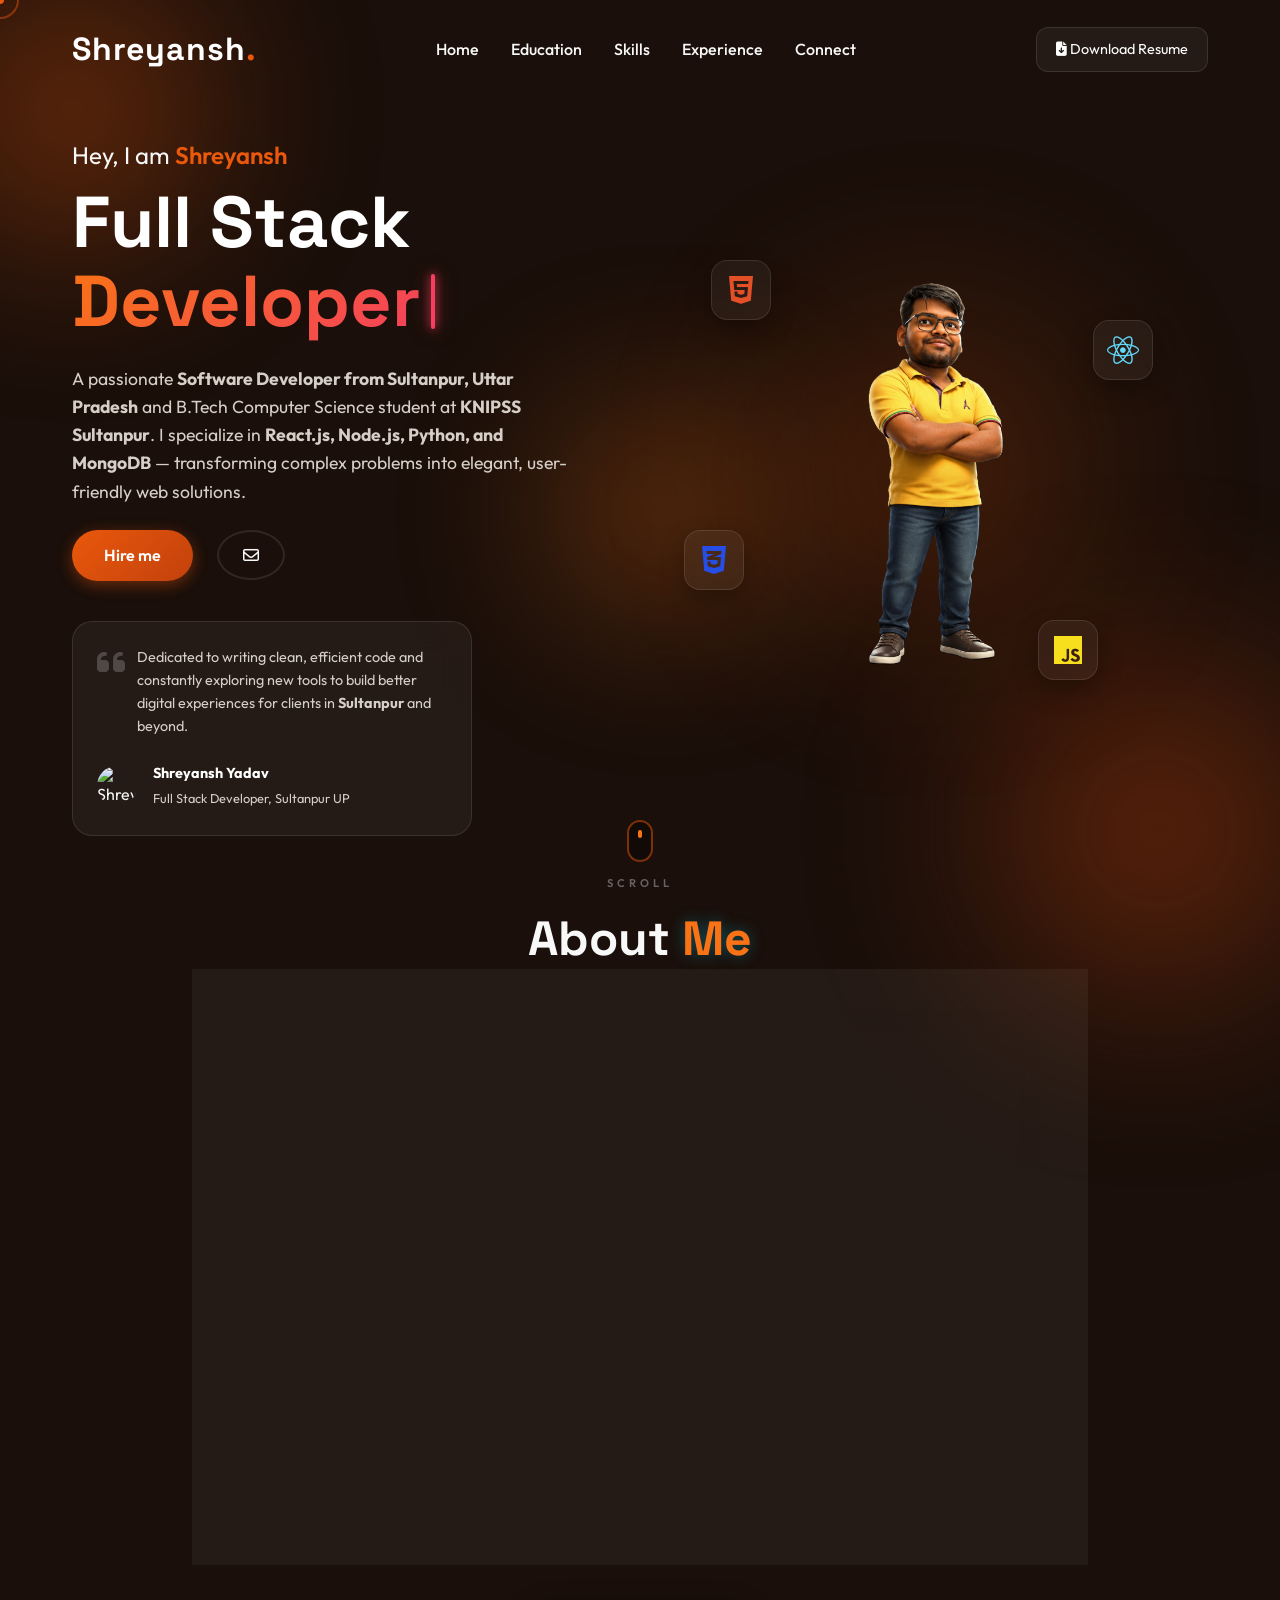
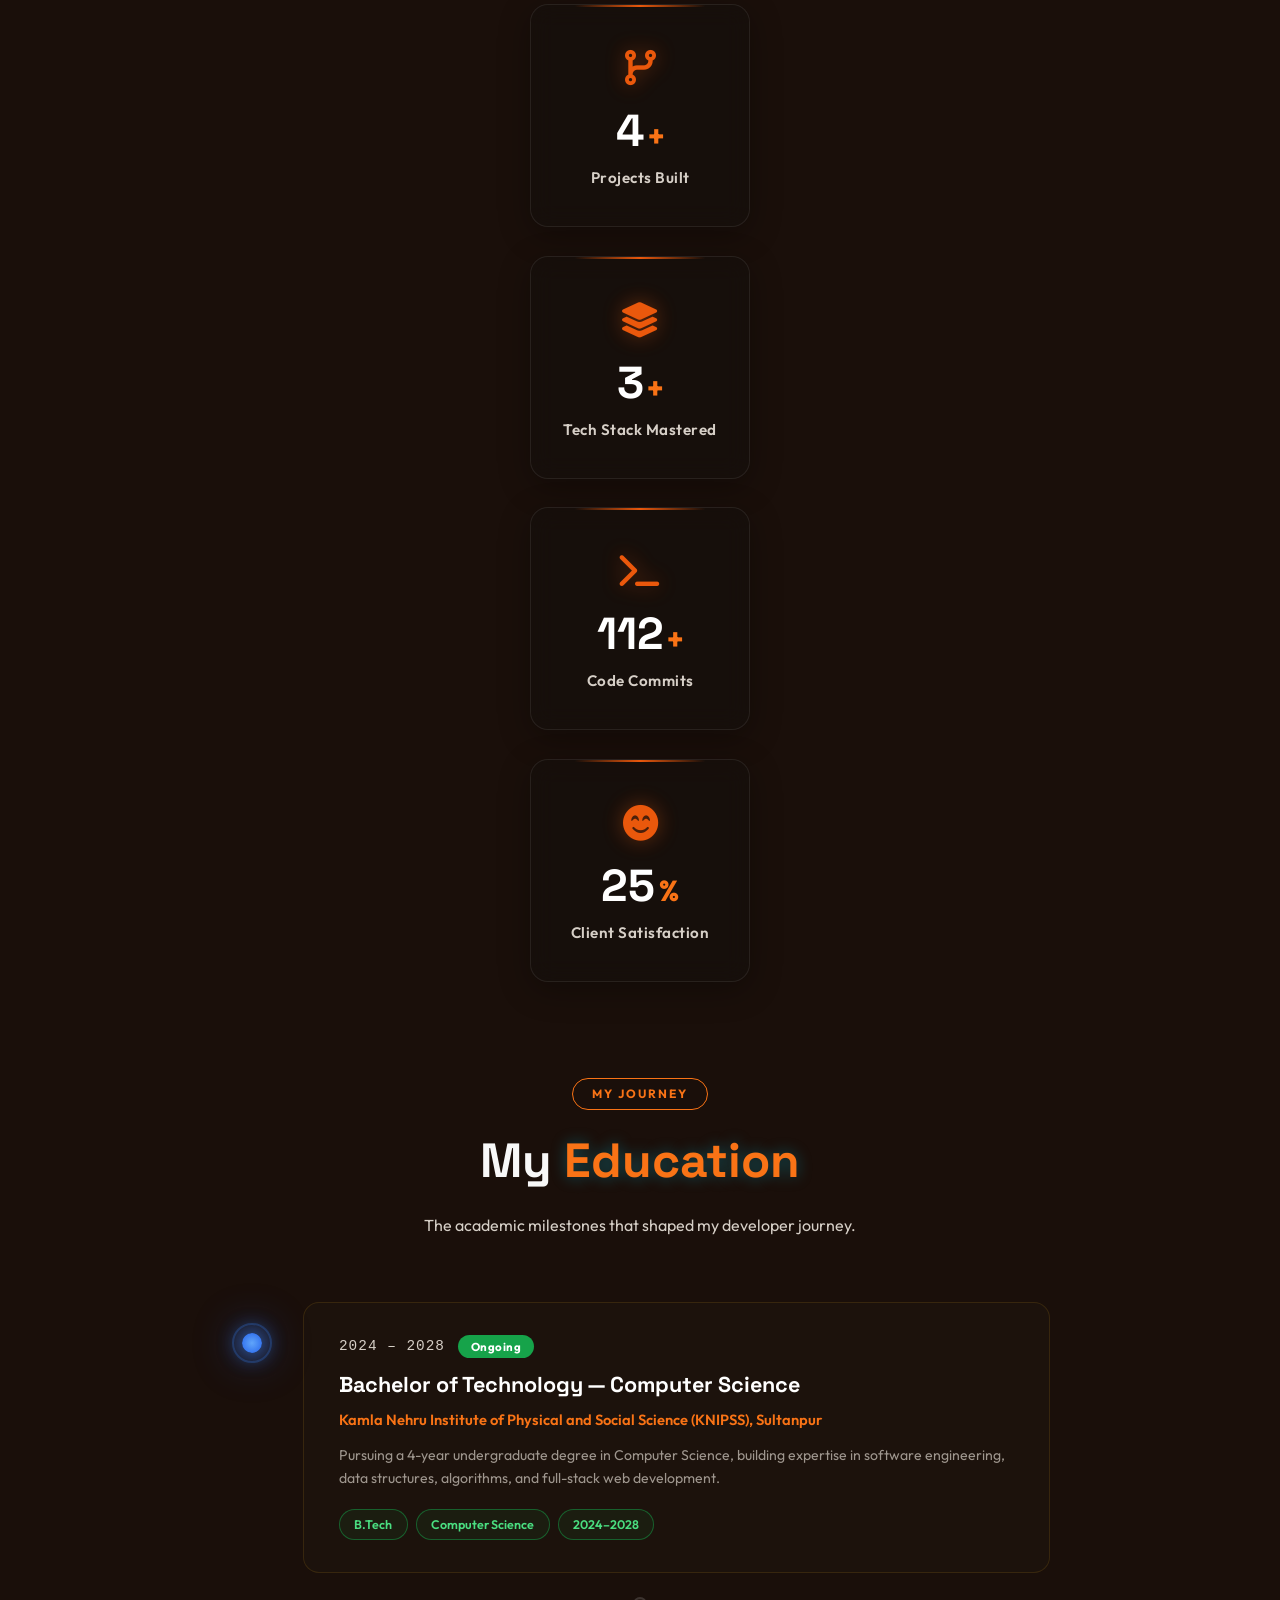
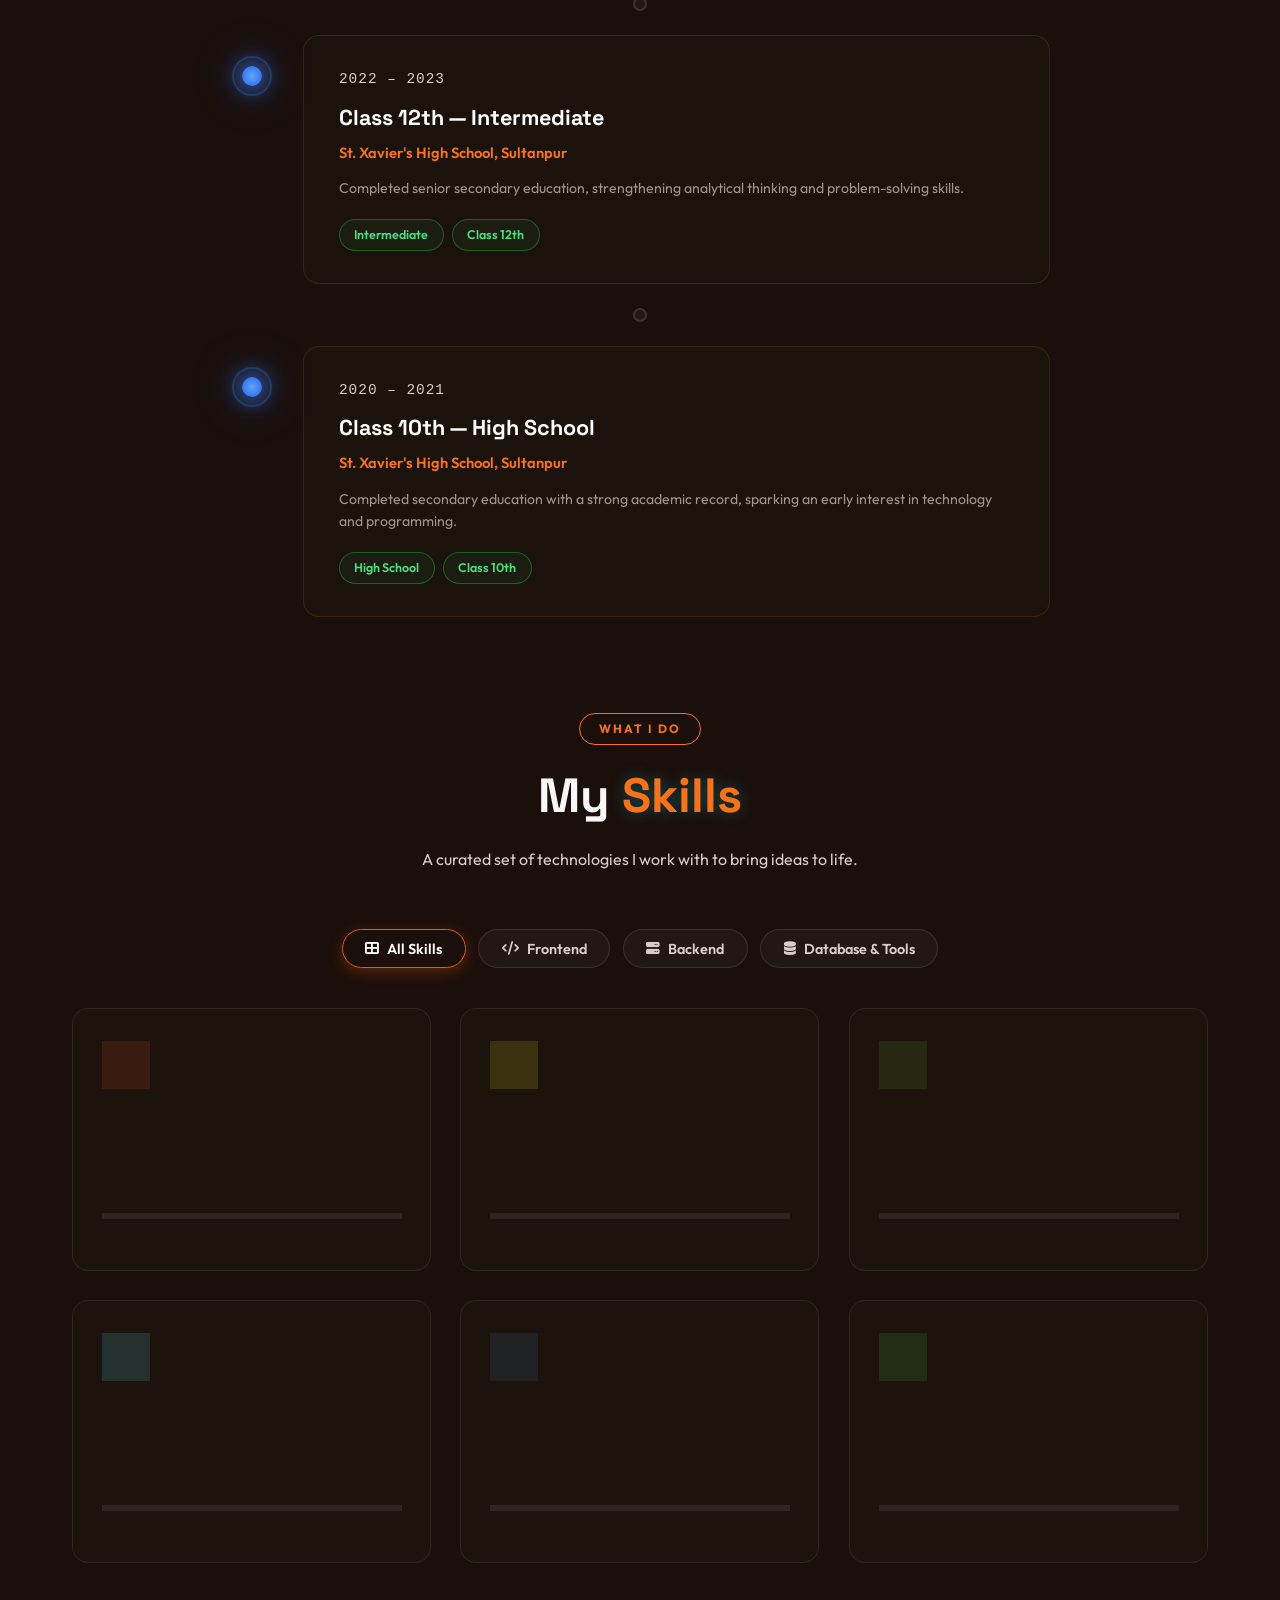
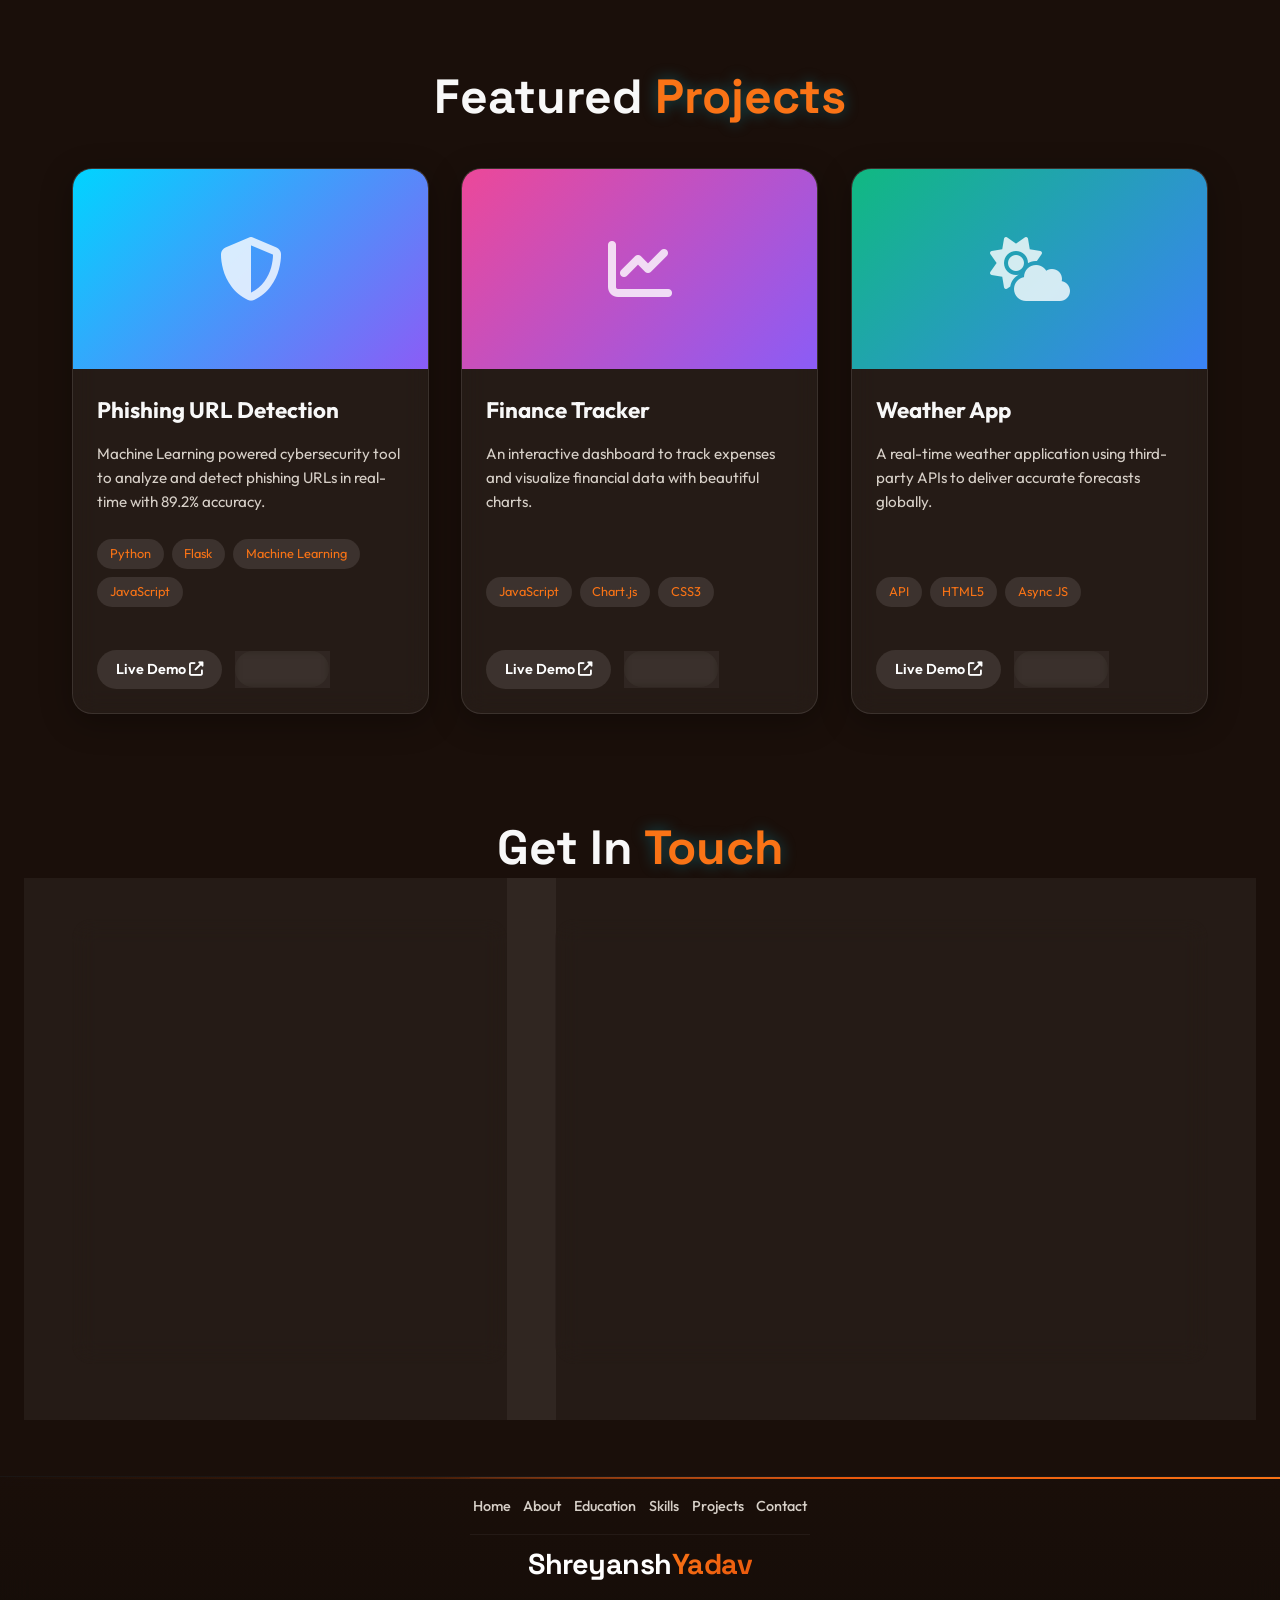
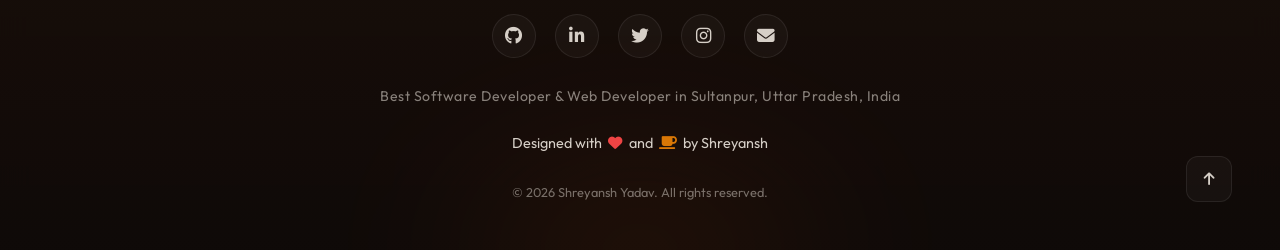
==== commit 5b0925ca: "Upgrade portfolio with 3D tilt, custom cursor, stats counter, project modal drawers, skill filters, " ====
--- a/index.html
+++ b/index.html
@@ -220,9 +220,45 @@
         ]
     }
     </script>
+    <!-- JSON-LD: FAQPage for Search Console Rich Snippets -->
+    <script type="application/ld+json">
+    {
+        "@context": "https://schema.org",
+        "@type": "FAQPage",
+        "mainEntity": [
+            {
+                "@type": "Question",
+                "name": "Who is the best Full Stack Software Developer in Sultanpur, Uttar Pradesh?",
+                "acceptedAnswer": {
+                    "@type": "Answer",
+                    "text": "Shreyansh Yadav is one of the top Full Stack Developers in Sultanpur, Uttar Pradesh. Pursuing B.Tech Computer Science at KNIPSS Sultanpur, he specializes in React.js, Node.js, Python, MongoDB, and MERN stack software development."
+                }
+            },
+            {
+                "@type": "Question",
+                "name": "What web development services does Shreyansh Yadav provide?",
+                "acceptedAnswer": {
+                    "@type": "Answer",
+                    "text": "Shreyansh Yadav offers full stack web application development, responsive website design, RESTful API development, frontend React development, backend Node.js and Python microservices, and database design for clients in Sultanpur, UP and worldwide."
+                }
+            },
+            {
+                "@type": "Question",
+                "name": "How can I contact Shreyansh Yadav for freelance projects or software work?",
+                "acceptedAnswer": {
+                    "@type": "Answer",
+                    "text": "You can reach Shreyansh Yadav via email at shreyansh00102@gmail.com, phone/WhatsApp at +91 70077 06755, or connect via GitHub (shreyansh00102) and LinkedIn."
+                }
+            }
+        ]
+    }
+    </script>
 </head>
 
 <body itemscope itemtype="https://schema.org/WebPage">
+    <!-- Glowing Custom Cursor -->
+    <div class="cursor-dot" id="cursorDot"></div>
+    <div class="cursor-outline" id="cursorOutline"></div>
     <noscript>
         <div style="padding: 20px; background: #ea580c; color: white; text-align: center;">
             Please enable JavaScript to view this portfolio website properly. Shreyansh Yadav, Full Stack Developer in Sultanpur, UP.
@@ -355,6 +391,43 @@
                             <p>Uttar Pradesh, India</p>
                         </div>
                     </div>
+                    </div>
+                </div>
+            </div>
+        </div>
+    </section>
+
+    <!-- Animated Statistics Section -->
+    <section id="stats" class="stats-section section-spacing">
+        <div class="container">
+            <div class="stats-grid reveal">
+                <div class="stat-card glass-card" data-tilt>
+                    <div class="stat-icon"><i class="fas fa-code-branch"></i></div>
+                    <div class="stat-number-wrapper">
+                        <h3 class="counter" data-target="15">0</h3><span class="plus">+</span>
+                    </div>
+                    <p class="stat-label">Projects Built</p>
+                </div>
+                <div class="stat-card glass-card" data-tilt>
+                    <div class="stat-icon"><i class="fas fa-layer-group"></i></div>
+                    <div class="stat-number-wrapper">
+                        <h3 class="counter" data-target="12">0</h3><span class="plus">+</span>
+                    </div>
+                    <p class="stat-label">Tech Stack Mastered</p>
+                </div>
+                <div class="stat-card glass-card" data-tilt>
+                    <div class="stat-icon"><i class="fas fa-terminal"></i></div>
+                    <div class="stat-number-wrapper">
+                        <h3 class="counter" data-target="450">0</h3><span class="plus">+</span>
+                    </div>
+                    <p class="stat-label">Code Commits</p>
+                </div>
+                <div class="stat-card glass-card" data-tilt>
+                    <div class="stat-icon"><i class="fas fa-smile-beam"></i></div>
+                    <div class="stat-number-wrapper">
+                        <h3 class="counter" data-target="100">0</h3><span class="plus">%</span>
+                    </div>
+                    <p class="stat-label">Client Satisfaction</p>
                 </div>
             </div>
         </div>
@@ -454,9 +527,18 @@
             <span class="skills-badge reveal">WHAT I DO</span>
             <h2 class="section-title reveal">My <span>Skills</span></h2>
             <p class="skills-subtitle reveal">A curated set of technologies I work with to bring ideas to life.</p>
+            
+            <!-- Skill Category Filters -->
+            <div class="skills-filter-wrapper reveal">
+                <button class="skill-filter-btn active" data-filter="all"><i class="fas fa-th-large"></i> All Skills</button>
+                <button class="skill-filter-btn" data-filter="frontend"><i class="fas fa-code"></i> Frontend</button>
+                <button class="skill-filter-btn" data-filter="backend"><i class="fas fa-server"></i> Backend</button>
+                <button class="skill-filter-btn" data-filter="database"><i class="fas fa-database"></i> Database & Tools</button>
+            </div>
+
             <div class="skills-grid">
                 <!-- HTML / CSS -->
-                <div class="skill-card-v2 reveal">
+                <div class="skill-card-v2 reveal" data-category="frontend" data-tilt>
                     <div class="skill-icon-badge" style="background: rgba(227, 79, 38, 0.15);">
                         <i class="fab fa-css3-alt" style="color: #e34f26;"></i>
                     </div>
@@ -470,7 +552,7 @@
                     </div>
                 </div>
                 <!-- JavaScript -->
-                <div class="skill-card-v2 reveal">
+                <div class="skill-card-v2 reveal" data-category="frontend" data-tilt>
                     <div class="skill-icon-badge" style="background: rgba(247, 223, 30, 0.15);">
                         <i class="fab fa-js" style="color: #f7df1e;"></i>
                     </div>
@@ -484,7 +566,7 @@
                     </div>
                 </div>
                 <!-- Node.js -->
-                <div class="skill-card-v2 reveal">
+                <div class="skill-card-v2 reveal" data-category="backend" data-tilt>
                     <div class="skill-icon-badge" style="background: rgba(104, 159, 56, 0.15);">
                         <i class="fab fa-node-js" style="color: #689f38;"></i>
                     </div>
@@ -498,7 +580,7 @@
                     </div>
                 </div>
                 <!-- React.js -->
-                <div class="skill-card-v2 reveal">
+                <div class="skill-card-v2 reveal" data-category="frontend" data-tilt>
                     <div class="skill-icon-badge" style="background: rgba(97, 218, 251, 0.15);">
                         <i class="fab fa-react" style="color: #61dafb;"></i>
                     </div>
@@ -512,7 +594,7 @@
                     </div>
                 </div>
                 <!-- Python -->
-                <div class="skill-card-v2 reveal">
+                <div class="skill-card-v2 reveal" data-category="backend" data-tilt>
                     <div class="skill-icon-badge" style="background: rgba(55, 118, 171, 0.15);">
                         <i class="fab fa-python" style="color: #3776ab;"></i>
                     </div>
@@ -526,7 +608,7 @@
                     </div>
                 </div>
                 <!-- MongoDB -->
-                <div class="skill-card-v2 reveal">
+                <div class="skill-card-v2 reveal" data-category="database" data-tilt>
                     <div class="skill-icon-badge" style="background: rgba(77, 179, 61, 0.15);">
                         <i class="fas fa-leaf" style="color: #4db33d;"></i>
                     </div>
@@ -549,7 +631,7 @@
             <h2 class="section-title reveal">Featured <span>Projects</span></h2>
             <div class="projects-grid">
                 <!-- Project 1 -->
-                <div class="project-card glass-card reveal">
+                <div class="project-card glass-card reveal" data-tilt>
                     <div class="project-img-placeholder" style="background: linear-gradient(135deg, #00d4ff, #8b5cf6);">
                         <i class="fas fa-shield-alt"></i>
                     </div>
@@ -563,11 +645,14 @@
                             <span>Machine Learning</span>
                             <span>JavaScript</span>
                         </div>
-                        <a href="Phishing URL Detection System/index.html" class="btn btn-small" target="_blank">Live Demo</a>
+                        <div class="project-card-actions">
+                            <a href="Phishing URL Detection System/index.html" class="btn btn-small" target="_blank">Live Demo <i class="fas fa-external-link-alt"></i></a>
+                            <button class="btn btn-small btn-secondary view-project-btn" data-project="phishing"><i class="fas fa-info-circle"></i> Specs</button>
+                        </div>
                     </div>
                 </div>
                 <!-- Project 2 -->
-                <div class="project-card glass-card reveal">
+                <div class="project-card glass-card reveal" data-tilt>
                     <div class="project-img-placeholder" style="background: linear-gradient(135deg, #ec4899, #8b5cf6);">
                         <i class="fas fa-chart-line"></i>
                     </div>
@@ -580,11 +665,14 @@
                             <span>Chart.js</span>
                             <span>CSS3</span>
                         </div>
-                        <a href="#" class="btn btn-small">Live Demo</a>
+                        <div class="project-card-actions">
+                            <a href="#" class="btn btn-small">Live Demo <i class="fas fa-external-link-alt"></i></a>
+                            <button class="btn btn-small btn-secondary view-project-btn" data-project="finance"><i class="fas fa-info-circle"></i> Specs</button>
+                        </div>
                     </div>
                 </div>
                 <!-- Project 3 -->
-                <div class="project-card glass-card reveal">
+                <div class="project-card glass-card reveal" data-tilt>
                     <div class="project-img-placeholder" style="background: linear-gradient(135deg, #10b981, #3b82f6);">
                         <i class="fas fa-cloud-sun"></i>
                     </div>
@@ -597,7 +685,10 @@
                             <span>HTML5</span>
                             <span>Async JS</span>
                         </div>
-                        <a href="#" class="btn btn-small">Live Demo</a>
+                        <div class="project-card-actions">
+                            <a href="#" class="btn btn-small">Live Demo <i class="fas fa-external-link-alt"></i></a>
+                            <button class="btn btn-small btn-secondary view-project-btn" data-project="weather"><i class="fas fa-info-circle"></i> Specs</button>
+                        </div>
                     </div>
                 </div>
             </div>
@@ -696,9 +787,48 @@
             <i class="fas fa-arrow-up"></i>
         </a>
     </footer>
-    <noscript>
-        <p>Shreyansh Yadav is a Full Stack Software Developer from Sultanpur, Uttar Pradesh, India. He specializes in React.js, Node.js, Python, MongoDB, and MERN Stack development. Contact: shreyansh00102@gmail.com | +91 70077 06755. B.Tech Computer Science at KNIPSS Sultanpur.</p>
-    </noscript>
+    <!-- Interactive Project Details Modal -->
+    <div id="projectModal" class="project-modal">
+        <div class="modal-backdrop" id="modalBackdrop"></div>
+        <div class="modal-dialog glass-card">
+            <button class="modal-close-btn" id="modalCloseBtn" aria-label="Close Modal">&times;</button>
+            <div class="modal-header">
+                <span class="modal-badge" id="modalCategory">Category</span>
+                <h3 id="modalTitle">Project Title</h3>
+            </div>
+            <div class="modal-body">
+                <div class="modal-preview-banner" id="modalBanner">
+                    <i class="fas fa-laptop-code"></i>
+                </div>
+                <p class="modal-desc" id="modalDesc">Detailed description of the project...</p>
+                
+                <div class="modal-section">
+                    <h4><i class="fas fa-check-circle"></i> Key Technical Highlights</h4>
+                    <ul class="modal-highlights" id="modalHighlights"></ul>
+                </div>
+
+                <div class="modal-section">
+                    <h4><i class="fas fa-microchip"></i> Technologies & Architecture</h4>
+                    <div class="tags" id="modalTags"></div>
+                </div>
+            </div>
+            <div class="modal-footer">
+                <a href="#" id="modalLiveLink" class="btn btn-primary" target="_blank">Launch App <i class="fas fa-external-link-alt"></i></a>
+                <a href="https://github.com/shreyansh00102" class="btn btn-secondary" target="_blank">View GitHub <i class="fab fa-github"></i></a>
+            </div>
+        </div>
+    </div>
+
+    <!-- Toast Notification Container -->
+    <div id="toastContainer" class="toast-container"></div>
+
+    <!-- Circular Scroll Progress & Back to Top Floating Button -->
+    <div class="scroll-progress-wrap" id="scrollProgressWrap">
+        <svg class="scroll-progress-svg" width="100%" height="100%" viewBox="-1 -1 102 102">
+            <path d="M50,1 a49,49 0 0,1 0,98 a49,49 0 0,1 0,-98" />
+        </svg>
+        <i class="fas fa-arrow-up"></i>
+    </div>
 
     <script src="script.js"></script>
 </body>
--- a/style.css
+++ b/style.css
@@ -1511,3 +1511,463 @@
     }
 }
 
+/* --- Custom Glowing Cursor --- */
+.cursor-dot {
+    width: 8px;
+    height: 8px;
+    background-color: var(--primary);
+    position: fixed;
+    top: 0;
+    left: 0;
+    transform: translate(-50%, -50%);
+    border-radius: 50%;
+    z-index: 9999;
+    pointer-events: none;
+    transition: width 0.2s, height 0.2s, background-color 0.2s;
+}
+
+.cursor-outline {
+    width: 38px;
+    height: 38px;
+    border: 2px solid rgba(234, 88, 12, 0.45);
+    position: fixed;
+    top: 0;
+    left: 0;
+    transform: translate(-50%, -50%);
+    border-radius: 50%;
+    z-index: 9998;
+    pointer-events: none;
+    transition: transform 0.15s ease-out, width 0.2s, height 0.2s, border-color 0.2s;
+}
+
+body.cursor-hover .cursor-dot {
+    width: 14px;
+    height: 14px;
+    background-color: var(--accent);
+}
+
+body.cursor-hover .cursor-outline {
+    width: 55px;
+    height: 55px;
+    border-color: var(--accent);
+    background: rgba(251, 191, 36, 0.08);
+}
+
+@media (max-width: 992px) {
+    .cursor-dot, .cursor-outline {
+        display: none !important;
+    }
+}
+
+/* --- 3D Perspective Tilt & Sheen --- */
+[data-tilt] {
+    transform-style: preserve-3d;
+    transition: transform 0.15s ease-out, box-shadow 0.3s ease, border-color 0.3s ease;
+    perspective: 1000px;
+    will-change: transform;
+}
+
+.project-card-actions {
+    display: flex;
+    gap: 0.8rem;
+    align-items: center;
+    margin-top: 1.2rem;
+}
+
+.btn-secondary {
+    background: rgba(255, 255, 255, 0.05);
+    border: 1px solid var(--glass-border);
+    color: var(--text-color);
+}
+
+.btn-secondary:hover {
+    background: rgba(255, 255, 255, 0.15);
+    color: #fff;
+    border-color: rgba(255, 255, 255, 0.3);
+}
+
+/* --- Stats Counter Grid --- */
+.stats-section {
+    padding: 3rem 0;
+}
+
+.stats-grid {
+    display: grid;
+    grid-template-columns: repeat(auto-fit, minmax(220px, 1fr));
+    gap: 1.8rem;
+}
+
+.stat-card {
+    text-align: center;
+    padding: 2.2rem 1.5rem;
+    border-radius: 18px;
+    background: rgba(20, 15, 12, 0.6);
+    border: 1px solid rgba(255, 255, 255, 0.08);
+    position: relative;
+    overflow: hidden;
+}
+
+.stat-card::before {
+    content: '';
+    position: absolute;
+    top: 0;
+    left: 50%;
+    transform: translateX(-50%);
+    width: 60%;
+    height: 2px;
+    background: linear-gradient(90deg, transparent, var(--primary), transparent);
+}
+
+.stat-icon {
+    font-size: 2.2rem;
+    color: var(--primary);
+    margin-bottom: 0.8rem;
+    display: inline-block;
+    filter: drop-shadow(0 0 10px rgba(234, 88, 12, 0.4));
+}
+
+.stat-number-wrapper {
+    display: flex;
+    justify-content: center;
+    align-items: baseline;
+    gap: 0.2rem;
+}
+
+.counter {
+    font-family: var(--font-heading);
+    font-size: 2.8rem;
+    font-weight: 800;
+    color: #fff;
+    line-height: 1;
+}
+
+.plus {
+    font-size: 1.8rem;
+    font-weight: 800;
+    color: var(--accent);
+}
+
+.stat-label {
+    margin-top: 0.5rem;
+    font-size: 0.95rem;
+    color: var(--text-muted);
+    font-weight: 600;
+    letter-spacing: 0.5px;
+}
+
+/* --- Skill Category Filter Pills --- */
+.skills-filter-wrapper {
+    display: flex;
+    justify-content: center;
+    flex-wrap: wrap;
+    gap: 0.8rem;
+    margin-bottom: 2.5rem;
+}
+
+.skill-filter-btn {
+    background: rgba(255, 255, 255, 0.04);
+    border: 1px solid var(--glass-border);
+    color: var(--text-muted);
+    padding: 0.6rem 1.4rem;
+    border-radius: 30px;
+    font-family: var(--font-main);
+    font-size: 0.9rem;
+    font-weight: 600;
+    cursor: pointer;
+    transition: all 0.3s ease;
+    display: inline-flex;
+    align-items: center;
+    gap: 0.5rem;
+}
+
+.skill-filter-btn i {
+    font-size: 0.85rem;
+}
+
+.skill-filter-btn:hover {
+    color: #fff;
+    border-color: rgba(234, 88, 12, 0.4);
+    background: rgba(234, 88, 12, 0.1);
+}
+
+.skill-filter-btn.active {
+    background: linear-gradient(135deg, var(--primary), var(--primary-dark));
+    color: #fff;
+    border-color: var(--primary);
+    box-shadow: 0 4px 15px rgba(234, 88, 12, 0.3);
+}
+
+.skill-card-v2.hidden {
+    display: none !important;
+}
+
+/* --- Project Modal --- */
+.project-modal {
+    position: fixed;
+    top: 0;
+    left: 0;
+    width: 100vw;
+    height: 100vh;
+    z-index: 10000;
+    display: flex;
+    align-items: center;
+    justify-content: center;
+    padding: 1.5rem;
+    opacity: 0;
+    visibility: hidden;
+    transition: opacity 0.3s ease, visibility 0.3s ease;
+}
+
+.project-modal.active {
+    opacity: 1;
+    visibility: visible;
+}
+
+.modal-backdrop {
+    position: absolute;
+    top: 0;
+    left: 0;
+    width: 100%;
+    height: 100%;
+    background: rgba(0, 0, 0, 0.75);
+    backdrop-filter: blur(8px);
+    -webkit-backdrop-filter: blur(8px);
+}
+
+.modal-dialog {
+    position: relative;
+    width: 100%;
+    max-width: 650px;
+    max-height: 88vh;
+    overflow-y: auto;
+    background: rgba(22, 15, 12, 0.95);
+    border: 1px solid rgba(234, 88, 12, 0.3);
+    border-radius: 20px;
+    padding: 2.2rem;
+    z-index: 2;
+    transform: scale(0.9) translateY(20px);
+    transition: transform 0.3s cubic-bezier(0.175, 0.885, 0.32, 1.275);
+    box-shadow: 0 20px 50px rgba(0, 0, 0, 0.5), 0 0 30px rgba(234, 88, 12, 0.15);
+}
+
+.project-modal.active .modal-dialog {
+    transform: scale(1) translateY(0);
+}
+
+.modal-close-btn {
+    position: absolute;
+    top: 1.2rem;
+    right: 1.5rem;
+    background: rgba(255, 255, 255, 0.08);
+    border: 1px solid var(--glass-border);
+    color: var(--text-muted);
+    font-size: 1.5rem;
+    width: 36px;
+    height: 36px;
+    border-radius: 50%;
+    cursor: pointer;
+    display: flex;
+    align-items: center;
+    justify-content: center;
+    transition: all 0.2s ease;
+}
+
+.modal-close-btn:hover {
+    background: #ef4444;
+    color: #fff;
+    border-color: #ef4444;
+}
+
+.modal-header {
+    margin-bottom: 1.2rem;
+}
+
+.modal-badge {
+    display: inline-block;
+    padding: 0.25rem 0.8rem;
+    background: rgba(234, 88, 12, 0.15);
+    color: var(--primary);
+    border: 1px solid rgba(234, 88, 12, 0.3);
+    border-radius: 20px;
+    font-size: 0.78rem;
+    font-weight: 700;
+    margin-bottom: 0.5rem;
+    text-transform: uppercase;
+    letter-spacing: 0.5px;
+}
+
+.modal-header h3 {
+    font-family: var(--font-heading);
+    font-size: 1.8rem;
+    color: #fff;
+}
+
+.modal-preview-banner {
+    width: 100%;
+    height: 160px;
+    border-radius: 12px;
+    background: linear-gradient(135deg, rgba(234, 88, 12, 0.3), rgba(139, 92, 246, 0.3));
+    display: flex;
+    align-items: center;
+    justify-content: center;
+    font-size: 3.5rem;
+    color: #fff;
+    margin-bottom: 1.5rem;
+    border: 1px solid var(--glass-border);
+}
+
+.modal-desc {
+    color: var(--text-color);
+    line-height: 1.7;
+    margin-bottom: 1.5rem;
+    font-size: 0.98rem;
+}
+
+.modal-section {
+    margin-bottom: 1.5rem;
+}
+
+.modal-section h4 {
+    font-size: 1.05rem;
+    color: var(--accent);
+    margin-bottom: 0.8rem;
+    display: flex;
+    align-items: center;
+    gap: 0.5rem;
+}
+
+.modal-highlights {
+    list-style: none;
+    padding: 0;
+}
+
+.modal-highlights li {
+    position: relative;
+    padding-left: 1.5rem;
+    margin-bottom: 0.5rem;
+    color: var(--text-muted);
+    font-size: 0.92rem;
+    line-height: 1.5;
+}
+
+.modal-highlights li::before {
+    content: '➔';
+    position: absolute;
+    left: 0;
+    color: var(--primary);
+    font-size: 0.85rem;
+}
+
+.modal-footer {
+    display: flex;
+    gap: 1rem;
+    margin-top: 1.8rem;
+    padding-top: 1.2rem;
+    border-top: 1px solid var(--glass-border);
+}
+
+/* --- Toast Notification System --- */
+.toast-container {
+    position: fixed;
+    bottom: 2rem;
+    left: 2rem;
+    z-index: 10001;
+    display: flex;
+    flex-direction: column;
+    gap: 0.8rem;
+    pointer-events: none;
+}
+
+.toast {
+    pointer-events: auto;
+    background: rgba(24, 17, 14, 0.92);
+    border: 1px solid var(--primary);
+    backdrop-filter: blur(12px);
+    -webkit-backdrop-filter: blur(12px);
+    color: #fff;
+    padding: 0.9rem 1.4rem;
+    border-radius: 12px;
+    font-size: 0.9rem;
+    font-weight: 600;
+    display: flex;
+    align-items: center;
+    gap: 0.8rem;
+    box-shadow: 0 10px 30px rgba(0, 0, 0, 0.4), 0 0 15px rgba(234, 88, 12, 0.25);
+    animation: slideInToast 0.35s cubic-bezier(0.175, 0.885, 0.32, 1.275) forwards;
+}
+
+.toast-icon {
+    color: #10b981;
+    font-size: 1.1rem;
+}
+
+@keyframes slideInToast {
+    from {
+        opacity: 0;
+        transform: translateY(20px) scale(0.9);
+    }
+    to {
+        opacity: 1;
+        transform: translateY(0) scale(1);
+    }
+}
+
+.toast.fade-out {
+    animation: fadeOutToast 0.3s forwards;
+}
+
+@keyframes fadeOutToast {
+    to {
+        opacity: 0;
+        transform: translateY(-10px) scale(0.95);
+    }
+}
+
+/* --- Scroll Progress & Back to Top Widget --- */
+.scroll-progress-wrap {
+    position: fixed;
+    right: 2rem;
+    bottom: 2rem;
+    height: 48px;
+    width: 48px;
+    cursor: pointer;
+    display: flex;
+    align-items: center;
+    justify-content: center;
+    border-radius: 50%;
+    z-index: 999;
+    opacity: 0;
+    visibility: hidden;
+    transform: translateY(15px);
+    transition: all 0.3s ease;
+    background: rgba(22, 15, 12, 0.85);
+    border: 1px solid var(--glass-border);
+    backdrop-filter: blur(8px);
+    box-shadow: 0 8px 25px rgba(0, 0, 0, 0.3);
+}
+
+.scroll-progress-wrap.active-progress {
+    opacity: 1;
+    visibility: visible;
+    transform: translateY(0);
+}
+
+.scroll-progress-wrap i {
+    font-size: 1rem;
+    color: var(--primary);
+    transition: transform 0.2s ease;
+}
+
+.scroll-progress-wrap:hover i {
+    transform: translateY(-3px);
+    color: #fff;
+}
+
+.scroll-progress-svg path {
+    fill: none;
+    stroke: var(--primary);
+    stroke-width: 4;
+    box-sizing: border-box;
+    transition: all 0.2s linear;
+}
+
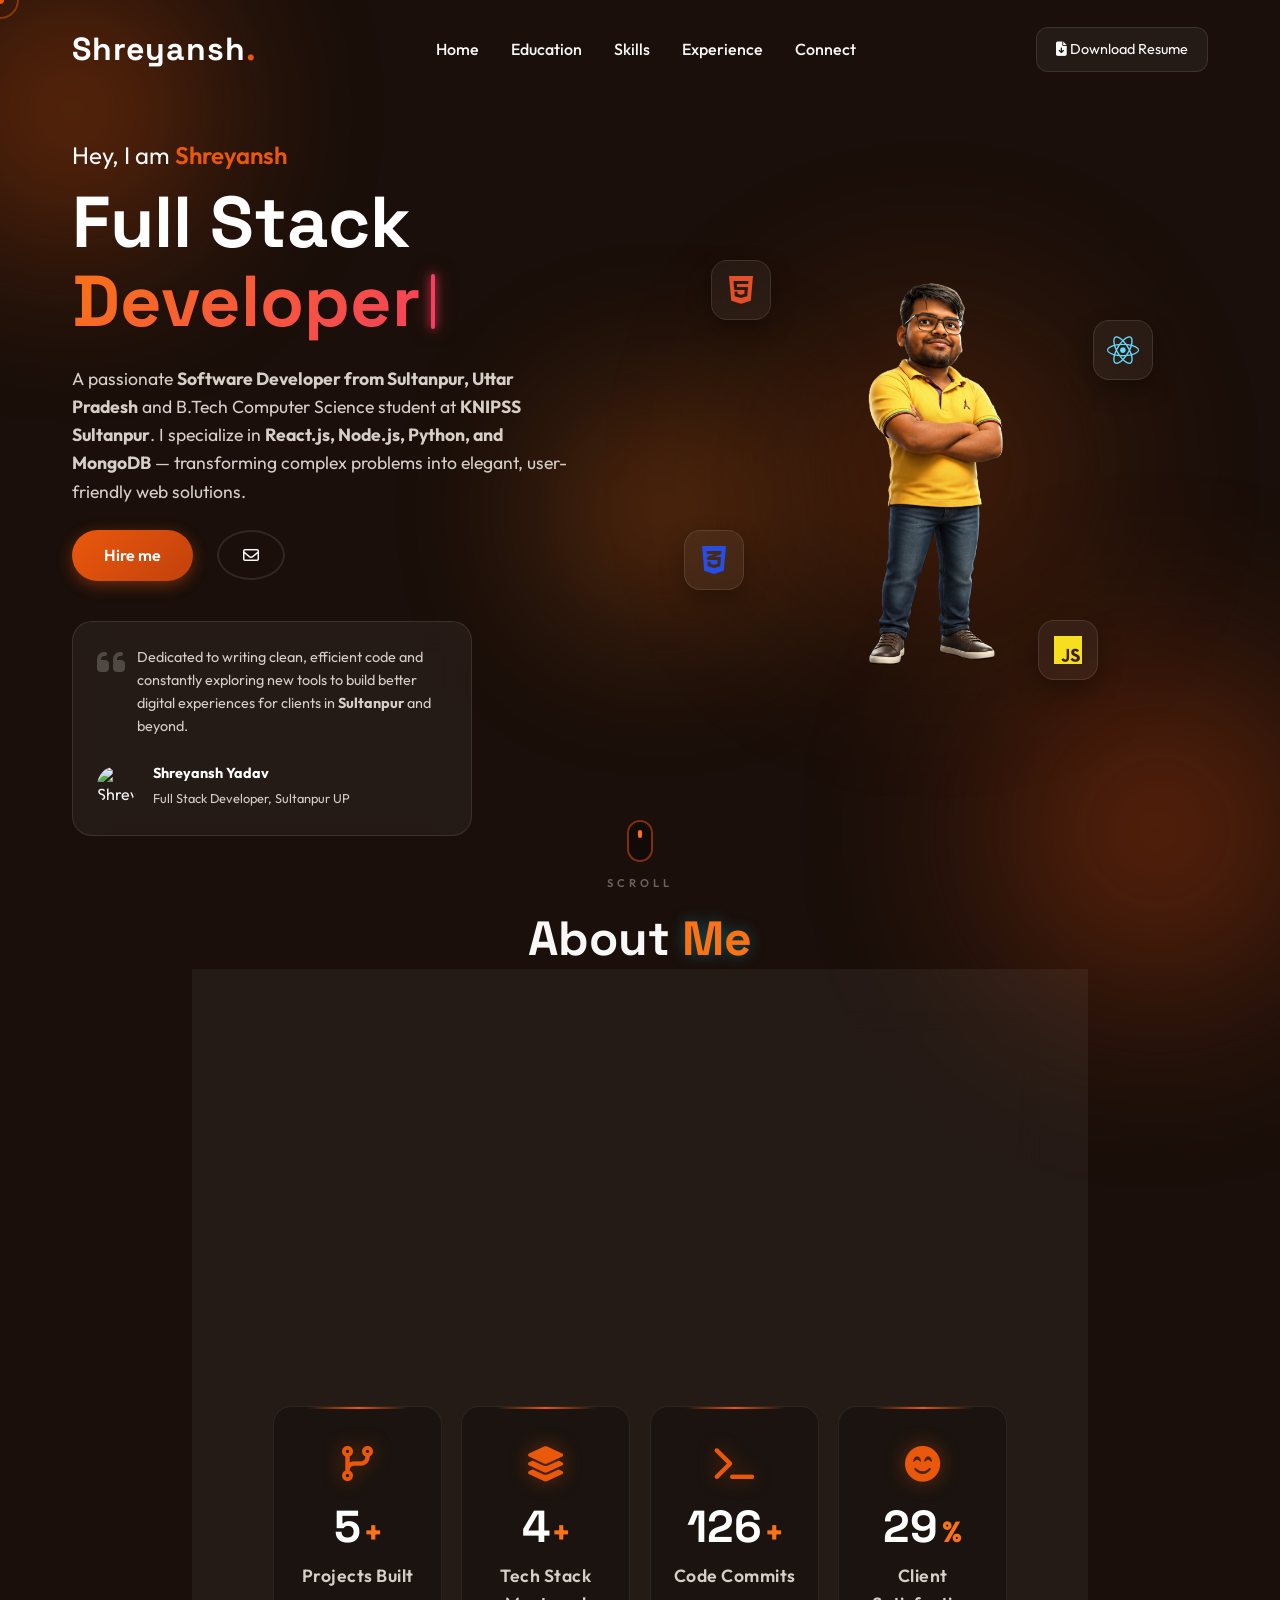
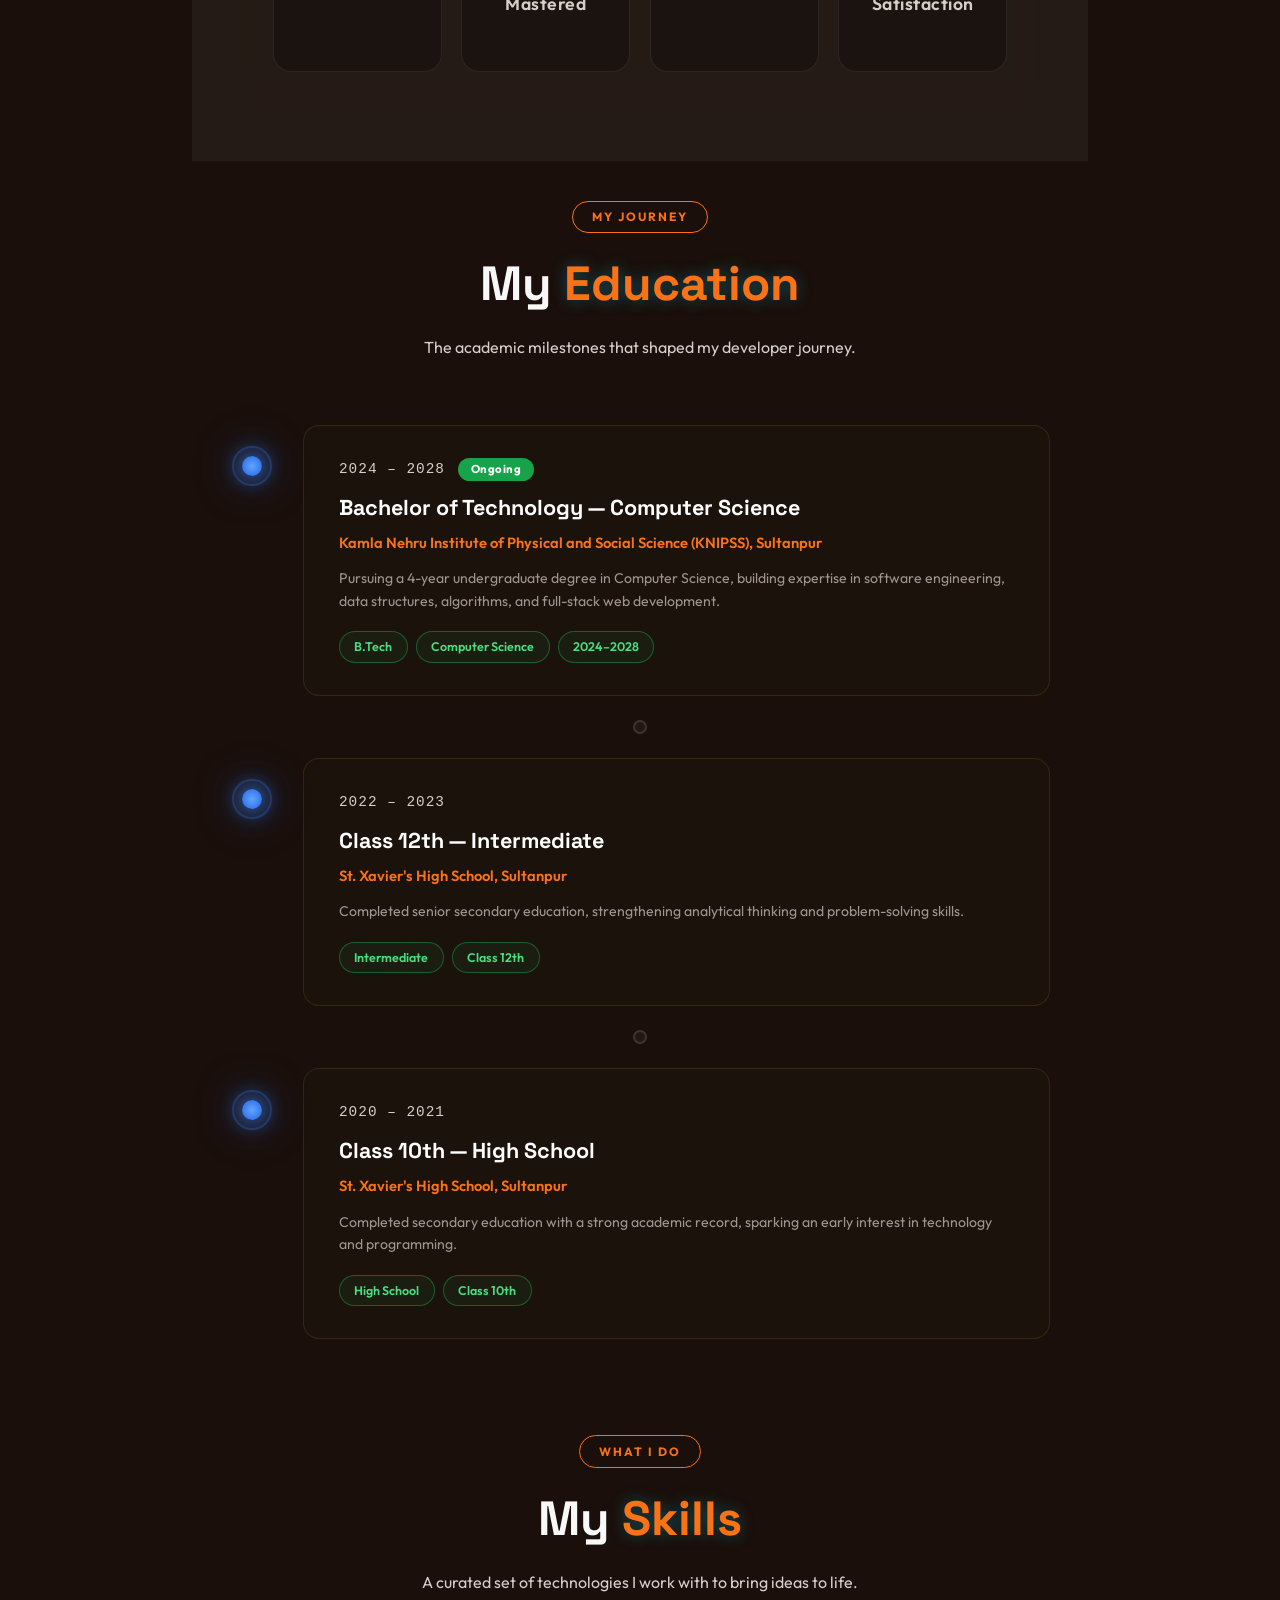
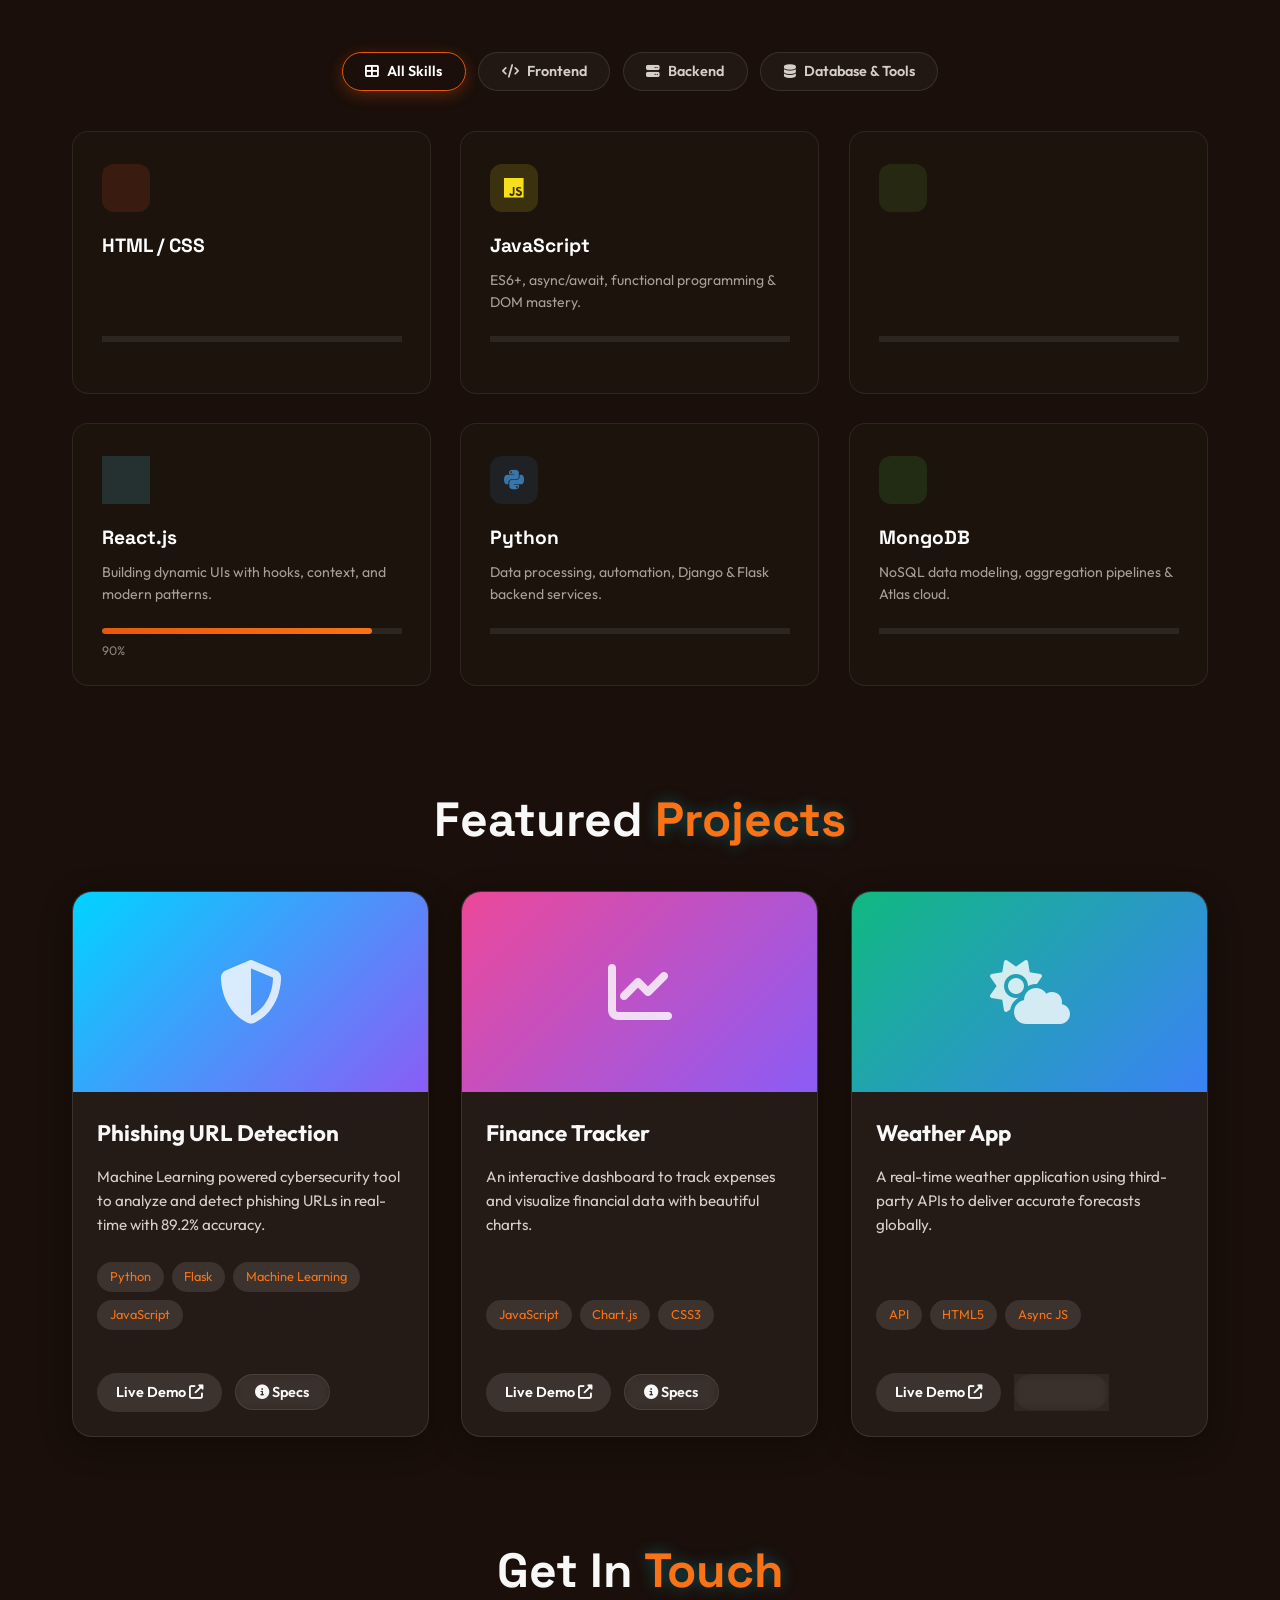
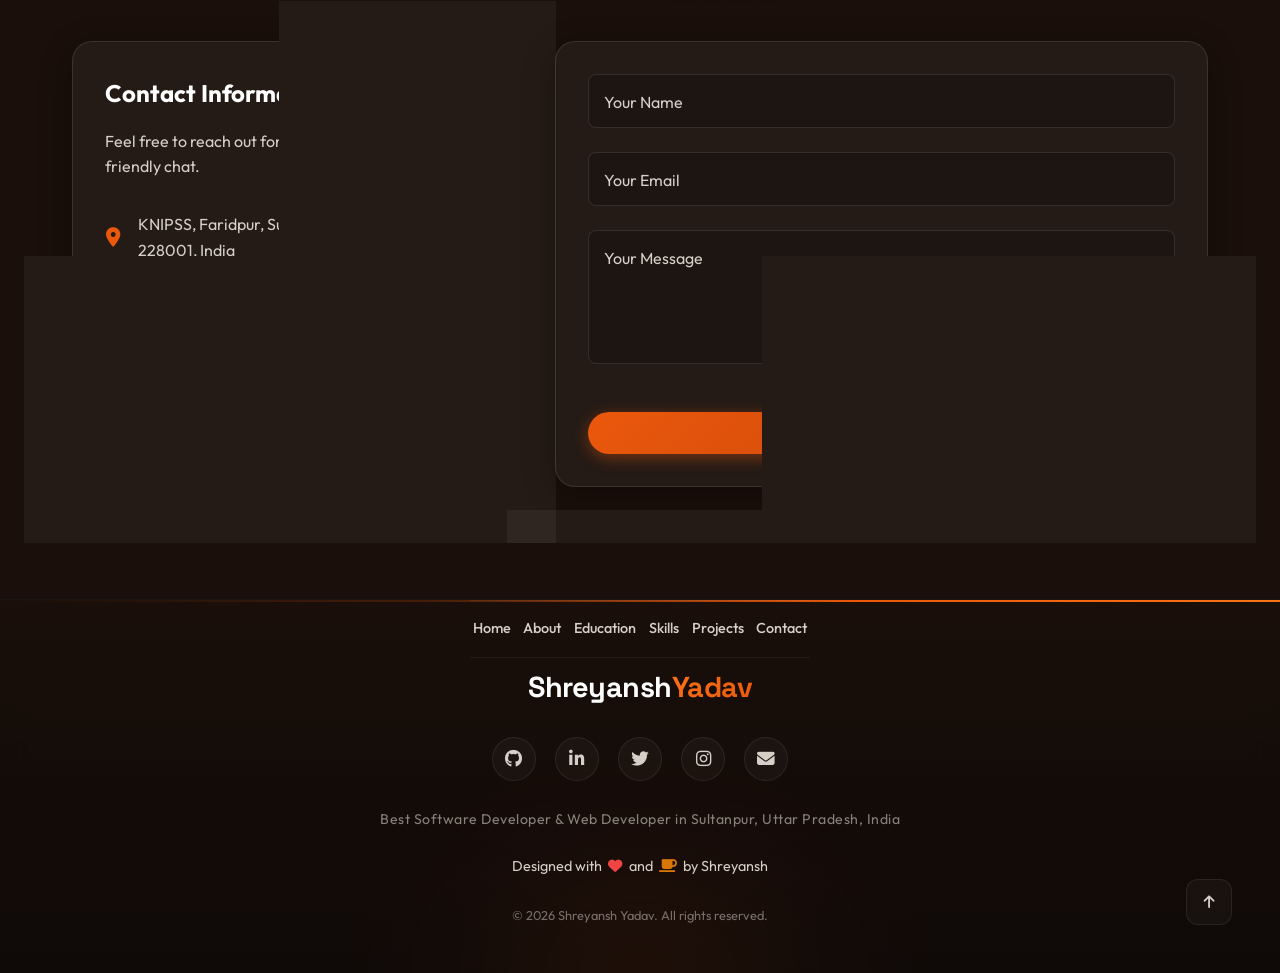
==== commit d55acc4c: "Integrate stats counters directly into About card to remove extra vertical spacing before Education " ====
--- a/index.html
+++ b/index.html
@@ -377,57 +377,36 @@
                         I offer professional <strong>web development services in Sultanpur and across Uttar Pradesh</strong> — from responsive websites to full-stack web applications. When I'm not writing code, you can find me learning about modern web architectures, UI/UX
                         designs, and advanced animations.
                     </p>
-                    <div class="about-stats">
-                        <div class="stat">
-                            <h3>B.Tech CS</h3>
-                            <p>KNIPSS Sultanpur, UP</p>
-                        </div>
-                        <div class="stat">
-                            <h3>Full Stack</h3>
-                            <p>Developer & Engineer</p>
-                        </div>
-                        <div class="stat">
-                            <h3>Sultanpur</h3>
-                            <p>Uttar Pradesh, India</p>
-                        </div>
-                    </div>
-                    </div>
-                </div>
-            </div>
-        </div>
-    </section>
-
-    <!-- Animated Statistics Section -->
-    <section id="stats" class="stats-section section-spacing">
-        <div class="container">
-            <div class="stats-grid reveal">
-                <div class="stat-card glass-card" data-tilt>
-                    <div class="stat-icon"><i class="fas fa-code-branch"></i></div>
-                    <div class="stat-number-wrapper">
-                        <h3 class="counter" data-target="15">0</h3><span class="plus">+</span>
-                    </div>
-                    <p class="stat-label">Projects Built</p>
-                </div>
-                <div class="stat-card glass-card" data-tilt>
-                    <div class="stat-icon"><i class="fas fa-layer-group"></i></div>
-                    <div class="stat-number-wrapper">
-                        <h3 class="counter" data-target="12">0</h3><span class="plus">+</span>
-                    </div>
-                    <p class="stat-label">Tech Stack Mastered</p>
-                </div>
-                <div class="stat-card glass-card" data-tilt>
-                    <div class="stat-icon"><i class="fas fa-terminal"></i></div>
-                    <div class="stat-number-wrapper">
-                        <h3 class="counter" data-target="450">0</h3><span class="plus">+</span>
-                    </div>
-                    <p class="stat-label">Code Commits</p>
-                </div>
-                <div class="stat-card glass-card" data-tilt>
-                    <div class="stat-icon"><i class="fas fa-smile-beam"></i></div>
-                    <div class="stat-number-wrapper">
-                        <h3 class="counter" data-target="100">0</h3><span class="plus">%</span>
-                    </div>
-                    <p class="stat-label">Client Satisfaction</p>
+                    <div class="stats-grid" id="stats">
+                        <div class="stat-card" data-tilt>
+                            <div class="stat-icon"><i class="fas fa-code-branch"></i></div>
+                            <div class="stat-number-wrapper">
+                                <h3 class="counter" data-target="15">0</h3><span class="plus">+</span>
+                            </div>
+                            <p class="stat-label">Projects Built</p>
+                        </div>
+                        <div class="stat-card" data-tilt>
+                            <div class="stat-icon"><i class="fas fa-layer-group"></i></div>
+                            <div class="stat-number-wrapper">
+                                <h3 class="counter" data-target="12">0</h3><span class="plus">+</span>
+                            </div>
+                            <p class="stat-label">Tech Stack Mastered</p>
+                        </div>
+                        <div class="stat-card" data-tilt>
+                            <div class="stat-icon"><i class="fas fa-terminal"></i></div>
+                            <div class="stat-number-wrapper">
+                                <h3 class="counter" data-target="450">0</h3><span class="plus">+</span>
+                            </div>
+                            <p class="stat-label">Code Commits</p>
+                        </div>
+                        <div class="stat-card" data-tilt>
+                            <div class="stat-icon"><i class="fas fa-smile-beam"></i></div>
+                            <div class="stat-number-wrapper">
+                                <h3 class="counter" data-target="100">0</h3><span class="plus">%</span>
+                            </div>
+                            <p class="stat-label">Client Satisfaction</p>
+                        </div>
+                    </div>
                 </div>
             </div>
         </div>
--- a/style.css
+++ b/style.css
@@ -517,6 +517,9 @@
 }
 .about-stats {
     display: flex;
+    flex-direction: row;
+    justify-content: space-around;
+    align-items: center;
     gap: 2rem;
     margin-top: 2rem;
     padding-top: 2rem;
@@ -1593,13 +1596,34 @@
 
 .stats-grid {
     display: grid;
-    grid-template-columns: repeat(auto-fit, minmax(220px, 1fr));
-    gap: 1.8rem;
+    grid-template-columns: repeat(4, 1fr);
+    gap: 1.2rem;
+    align-items: stretch;
+    margin-top: 2rem;
+    padding-top: 1.8rem;
+    border-top: 1px solid var(--glass-border);
+}
+
+@media (max-width: 992px) {
+    .stats-grid {
+        display: flex;
+        flex-direction: row;
+        overflow-x: auto;
+        padding-bottom: 1rem;
+        scroll-snap-type: x mandatory;
+        -webkit-overflow-scrolling: touch;
+        gap: 1rem;
+    }
+    .stat-card {
+        min-width: 220px;
+        flex: 1 0 auto;
+        scroll-snap-align: start;
+    }
 }
 
 .stat-card {
     text-align: center;
-    padding: 2.2rem 1.5rem;
+    padding: 1.8rem 1.2rem;
     border-radius: 18px;
     background: rgba(20, 15, 12, 0.6);
     border: 1px solid rgba(255, 255, 255, 0.08);
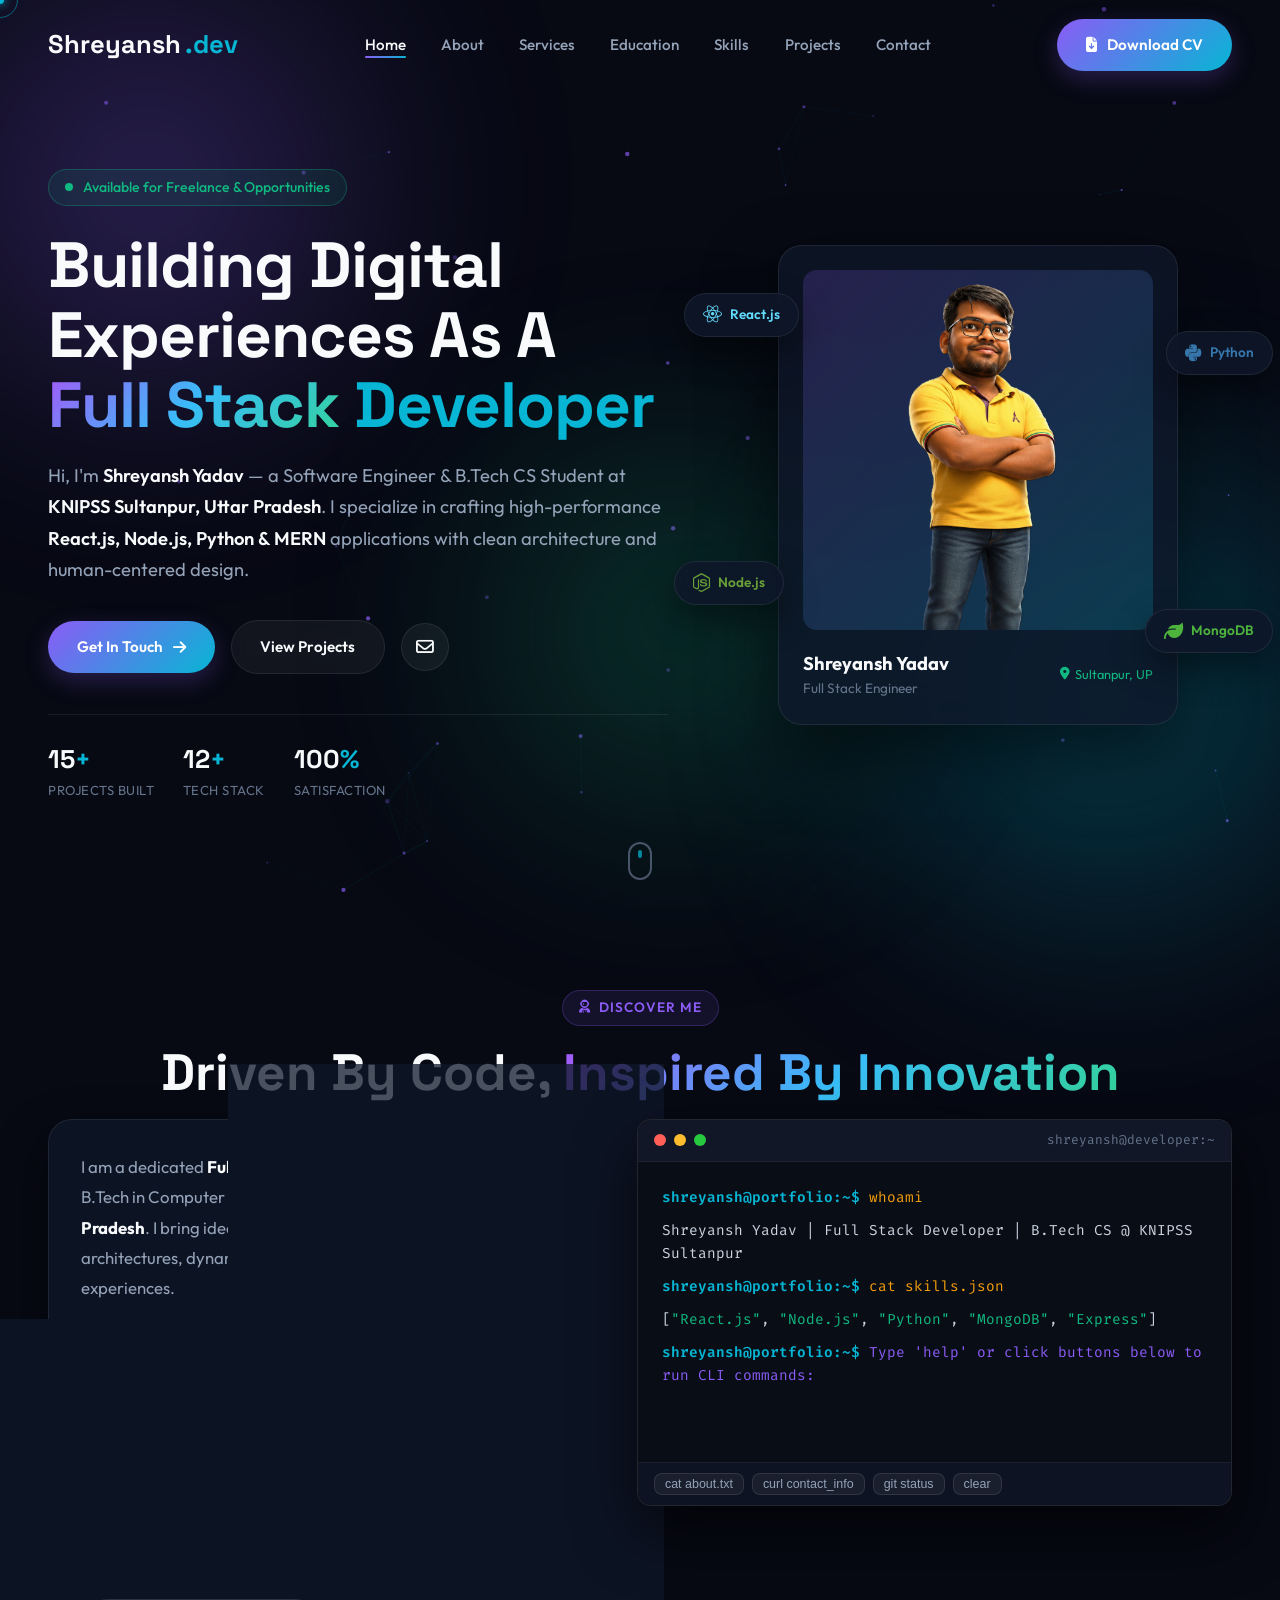
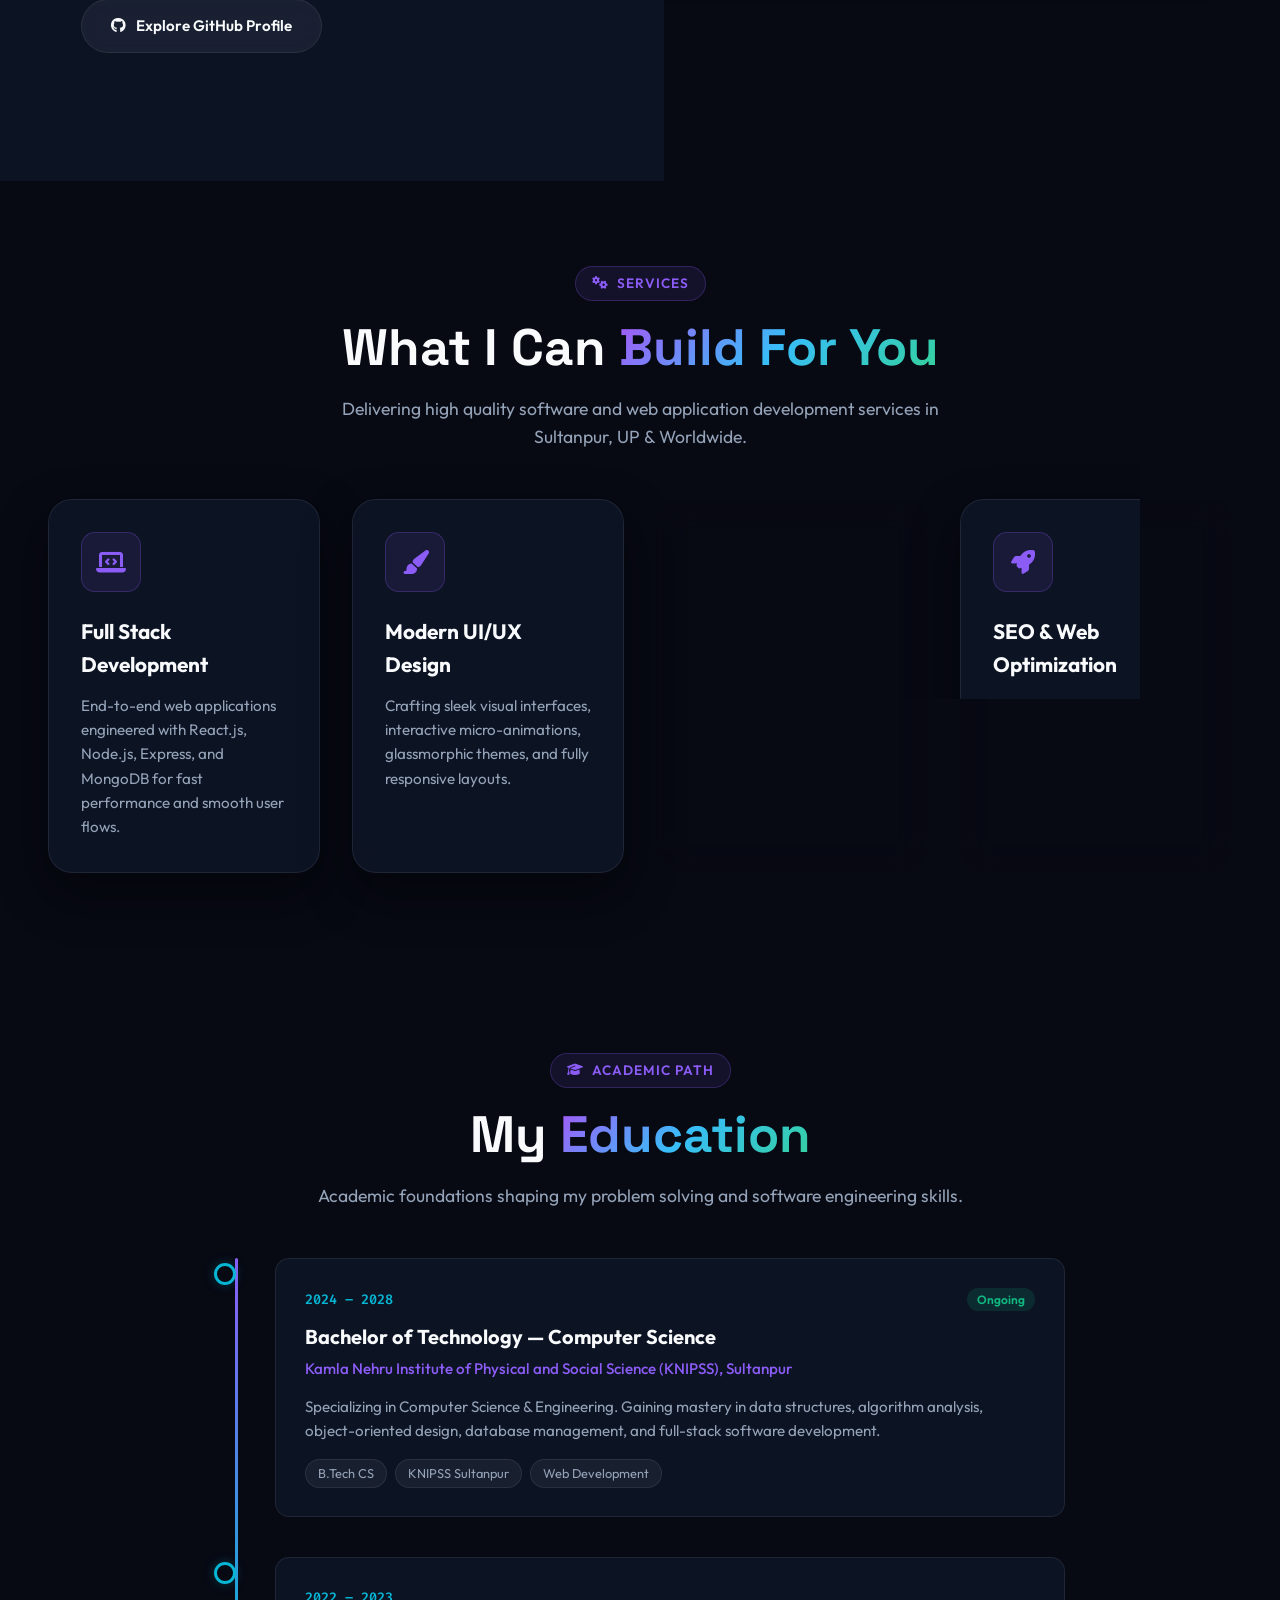
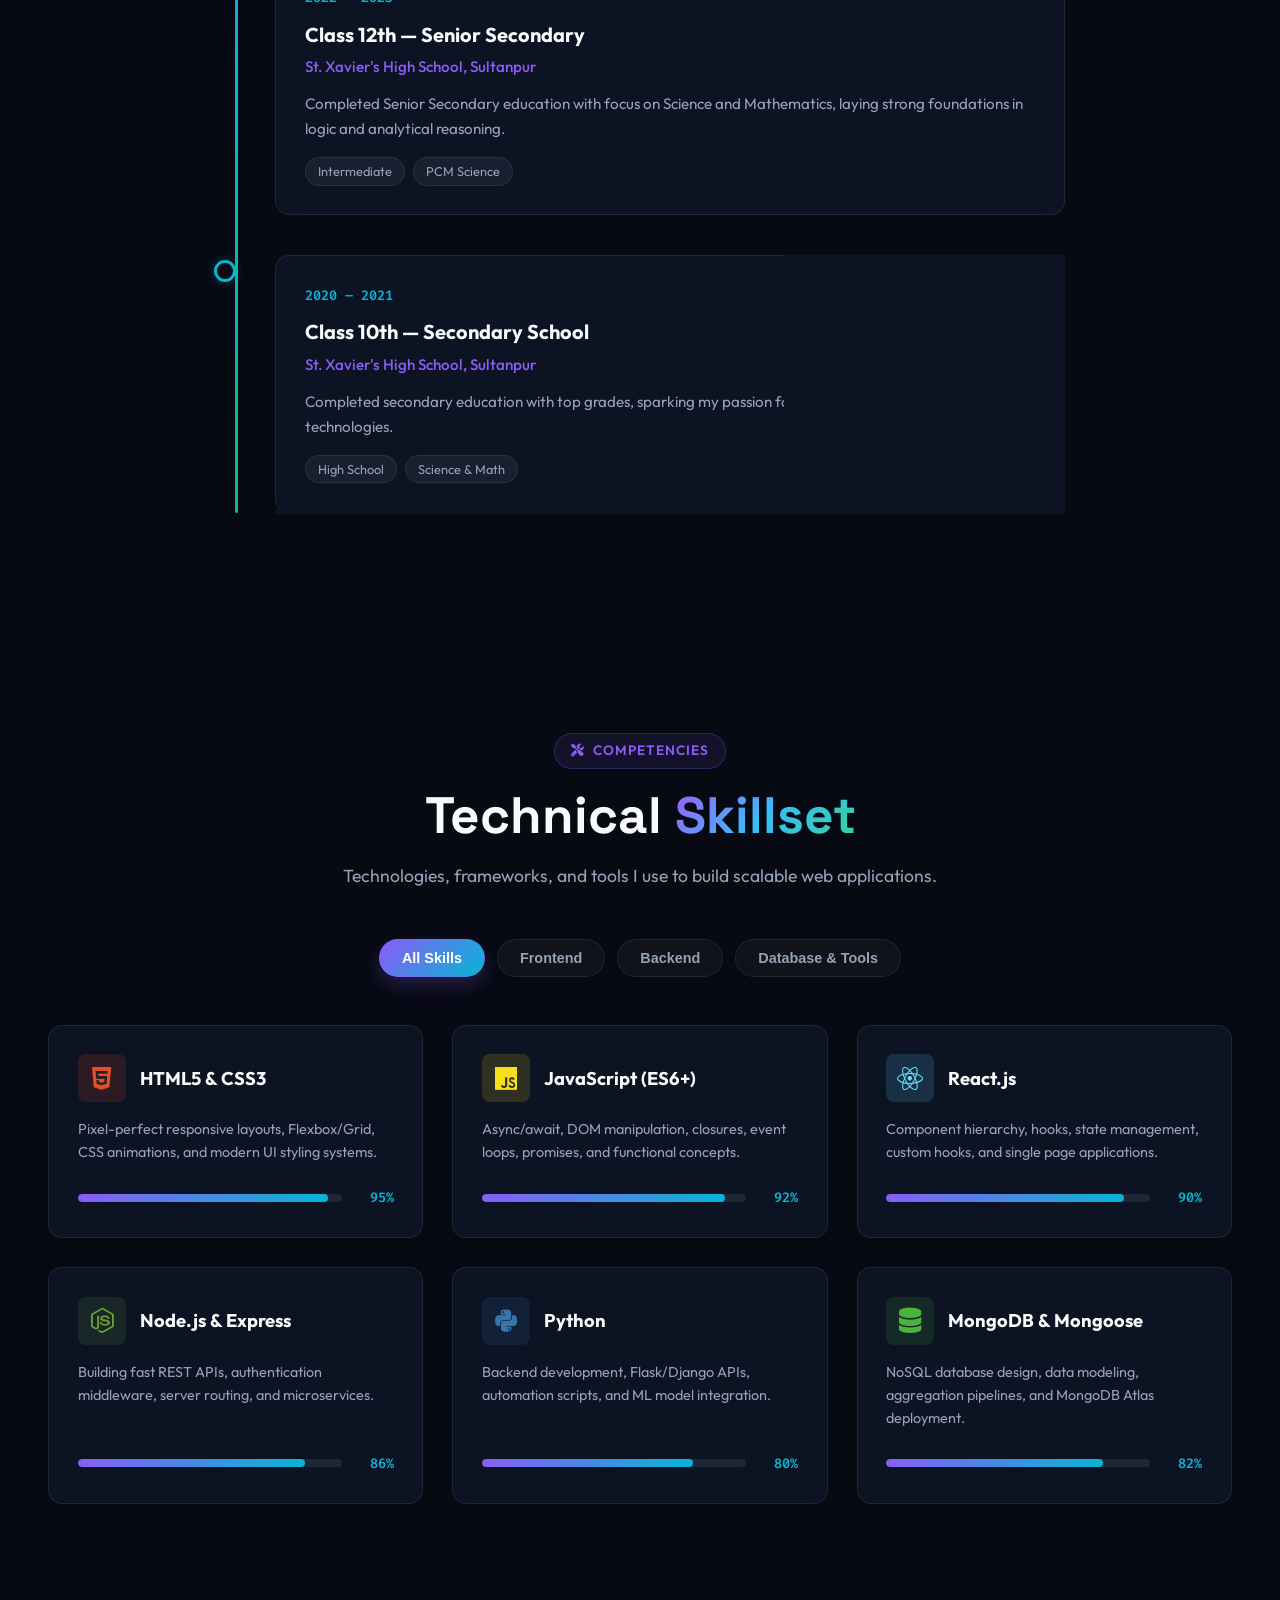
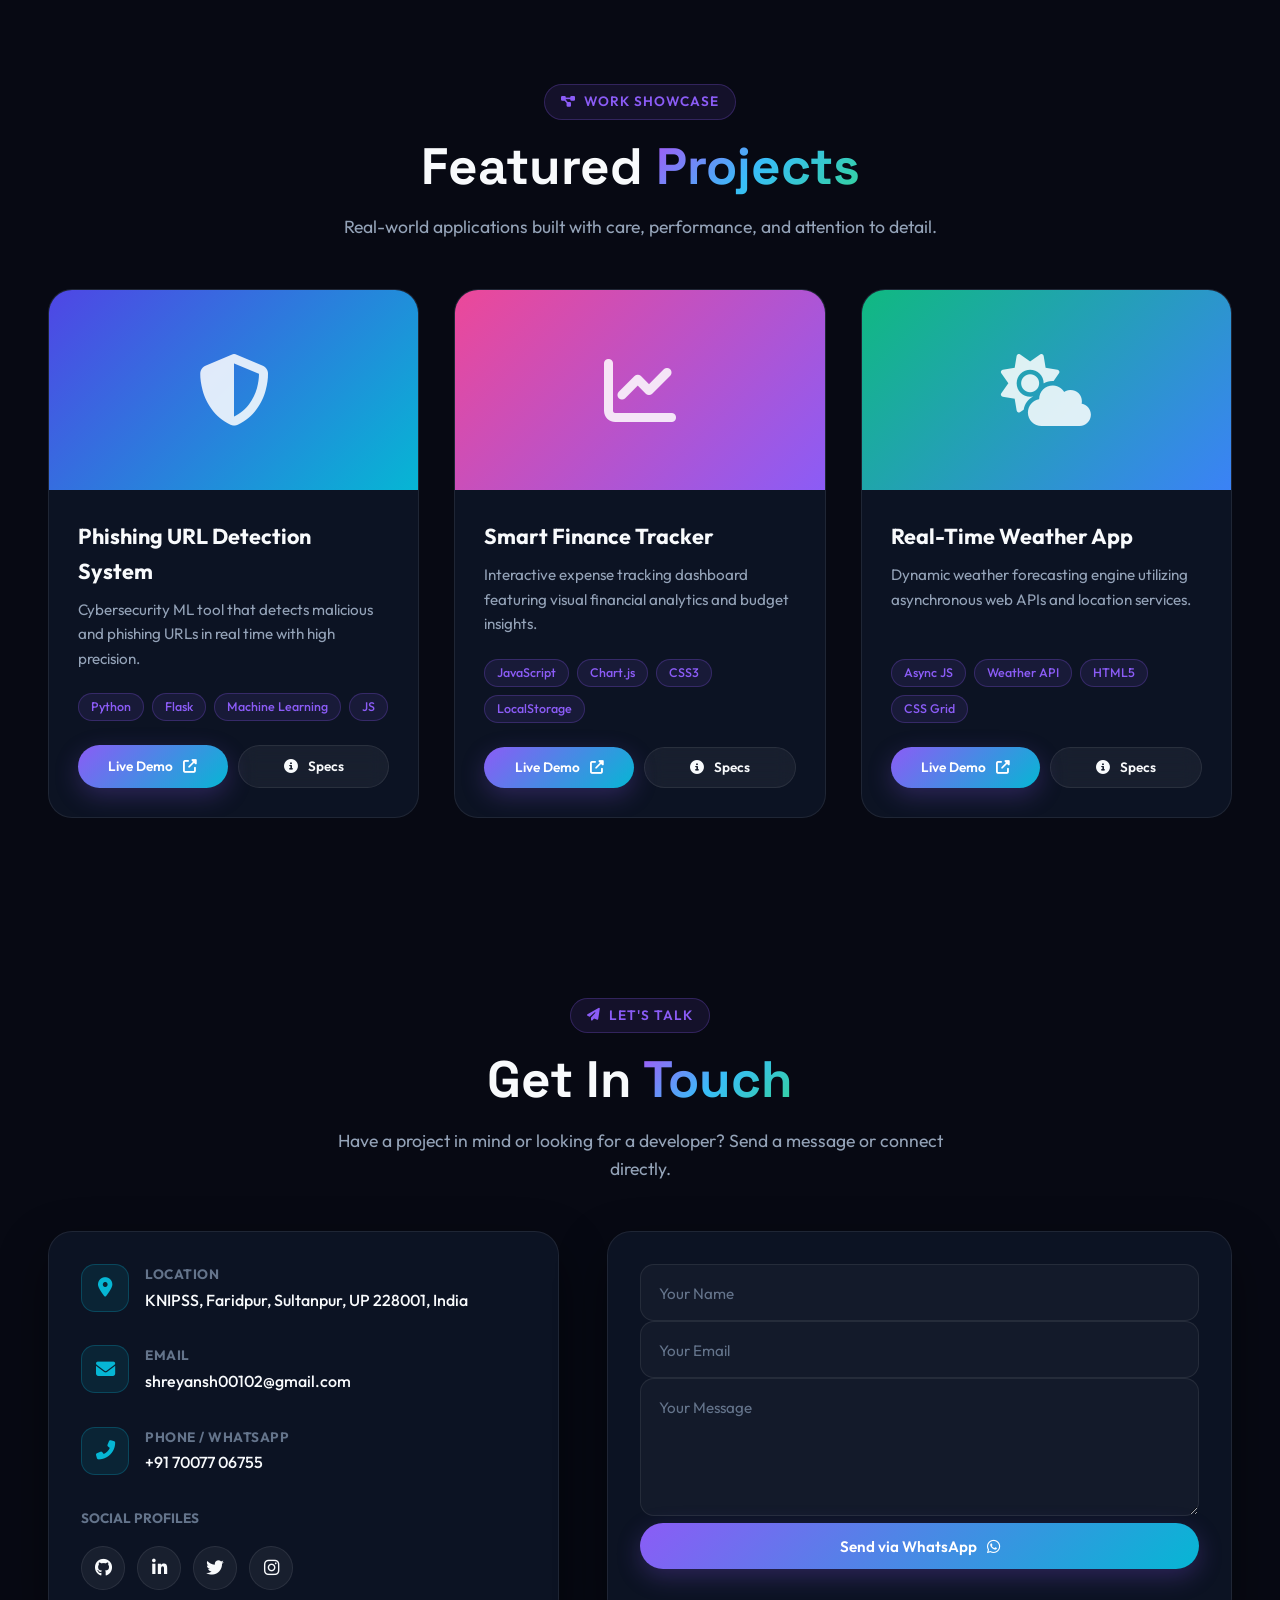
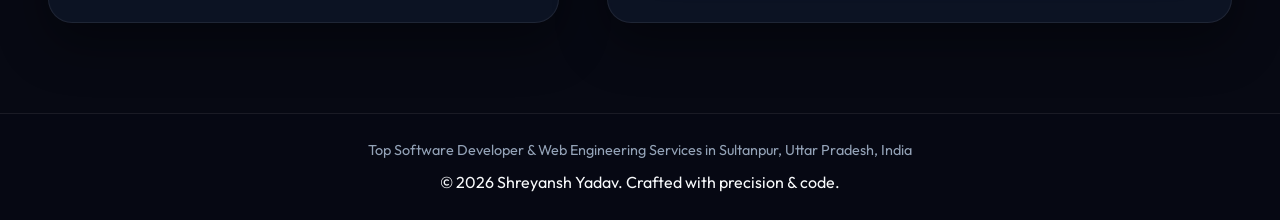
==== commit 98c5f1f8: "Revamp UI/UX design with Cyber-Slate theme, interactive CLI terminal, services, skills filters, and " ====
--- a/index.html
+++ b/index.html
@@ -17,24 +17,27 @@
     <meta name="distribution" content="global">
     <meta name="rating" content="general">
     <meta name="language" content="en-IN">
+    
     <!-- Robots & Crawlers -->
     <meta name="robots" content="index, follow, max-snippet:-1, max-image-preview:large, max-video-preview:-1">
     <meta name="googlebot" content="index, follow, max-snippet:-1, max-image-preview:large">
     <meta name="google-site-verification" content="_7-mCQWUEItEmErUAG4R-D1ymG3oy1KZn84P_US-91A" />
     <meta name="bingbot" content="index, follow">
     <meta name="revisit-after" content="3 days">
+    
     <!-- Geo Tags for Local SEO - Sultanpur, UP -->
     <meta name="geo.region" content="IN-UP">
     <meta name="geo.placename" content="Sultanpur, Uttar Pradesh, India">
     <meta name="geo.position" content="26.2648;82.0727">
     <meta name="ICBM" content="26.2648, 82.0727">
-    <!-- Theme -->
-    <meta name="theme-color" content="#ea580c">
-    <meta name="color-scheme" content="dark light">
-    <meta name="msapplication-TileColor" content="#ea580c">
+    
+    <!-- Theme Settings -->
+    <meta name="theme-color" content="#070913">
+    <meta name="color-scheme" content="dark">
     <link rel="canonical" href="https://shreyansh-two.vercel.app/">
     <link rel="sitemap" type="application/xml" title="Sitemap" href="https://shreyansh-two.vercel.app/sitemap.xml">
-    <!-- Open Graph / Facebook / LinkedIn / Meta AI -->
+    
+    <!-- Open Graph / Meta AI -->
     <meta property="og:type" content="profile">
     <meta property="og:url" content="https://shreyansh-two.vercel.app/">
     <meta property="og:site_name" content="Shreyansh Yadav - Full Stack Developer Sultanpur">
@@ -48,6 +51,7 @@
     <meta property="profile:first_name" content="Shreyansh">
     <meta property="profile:last_name" content="Yadav">
     <meta property="profile:username" content="shreyansh00102">
+    
     <!-- Twitter / X Card -->
     <meta name="twitter:card" content="summary_large_image">
     <meta name="twitter:site" content="@Shreyansh00102">
@@ -55,20 +59,22 @@
     <meta name="twitter:title" content="Shreyansh Yadav | Best Full Stack Developer in Sultanpur, UP">
     <meta name="twitter:description" content="Top Full Stack Developer from Sultanpur, Uttar Pradesh. Expert in React, Node.js, Python, MongoDB. B.Tech CS at KNIPSS. Available for hire.">
     <meta name="twitter:image" content="https://shreyansh-two.vercel.app/assets/profile.png">
-    <meta name="twitter:image:alt" content="Shreyansh Yadav - Developer from Sultanpur">
+    
     <!-- Favicon -->
     <link rel="icon" type="image/svg+xml" href="assets/favicon.svg">
     <link rel="shortcut icon" href="assets/favicon.svg">
     <link rel="apple-touch-icon" href="assets/favicon.svg">
     <link rel="manifest" href="manifest.json">
-    <!-- Google Fonts -->
+    
+    <!-- Google Fonts & Icons -->
     <link rel="preconnect" href="https://fonts.googleapis.com">
     <link rel="preconnect" href="https://fonts.gstatic.com" crossorigin>
-    <link href="https://fonts.googleapis.com/css2?family=Outfit:wght@300;400;600;800&family=Space+Grotesk:wght@400;700&display=swap" rel="stylesheet">
-    <!-- Font Awesome -->
-    <link rel="stylesheet" href="https://cdnjs.cloudflare.com/ajax/libs/font-awesome/6.4.0/css/all.min.css">
-    <link rel="stylesheet" href="style.css?v=2.0">
-    <!-- JSON-LD Structured Data: Person -->
+    <link href="https://fonts.googleapis.com/css2?family=Fira+Code:wght@400;600&family=Outfit:wght@300;400;500;600;700;800&family=Space+Grotesk:wght@500;700&display=swap" rel="stylesheet">
+    <link rel="stylesheet" href="https://cdnjs.cloudflare.com/ajax/libs/font-awesome/6.5.1/css/all.min.css">
+    
+    <link rel="stylesheet" href="style.css?v=3.0">
+    
+    <!-- JSON-LD Microdata Schemas -->
     <script type="application/ld+json">
     {
         "@context": "https://schema.org",
@@ -81,13 +87,9 @@
         "url": "https://shreyansh-two.vercel.app/",
         "image": "https://shreyansh-two.vercel.app/assets/profile.png",
         "jobTitle": "Full Stack Developer",
-        "description": "Shreyansh Yadav is a passionate Full Stack Software Developer and B.Tech Computer Science student at KNIPSS, Sultanpur, Uttar Pradesh, India. He specializes in React.js, Node.js, Python, MongoDB, and modern web technologies. He builds elegant, scalable, and user-friendly web applications.",
+        "description": "Shreyansh Yadav is a passionate Full Stack Software Developer and B.Tech Computer Science student at KNIPSS, Sultanpur, Uttar Pradesh, India. He specializes in React.js, Node.js, Python, MongoDB, and modern web technologies.",
         "email": "shreyansh00102@gmail.com",
         "telephone": "+917007706755",
-        "birthPlace": {
-            "@type": "Place",
-            "name": "Sultanpur, Uttar Pradesh, India"
-        },
         "homeLocation": {
             "@type": "Place",
             "name": "Sultanpur, Uttar Pradesh, India",
@@ -97,37 +99,9 @@
                 "longitude": 82.0727
             }
         },
-        "address": {
-            "@type": "PostalAddress",
-            "addressLocality": "Sultanpur",
-            "addressRegion": "Uttar Pradesh",
-            "addressCountry": "IN",
-            "postalCode": "228001"
-        },
-        "nationality": {
-            "@type": "Country",
-            "name": "India"
-        },
         "alumniOf": {
             "@type": "CollegeOrUniversity",
-            "name": "Kamla Nehru Institute of Physical and Social Sciences (KNIPSS)",
-            "address": {
-                "@type": "PostalAddress",
-                "addressLocality": "Sultanpur",
-                "addressRegion": "Uttar Pradesh",
-                "addressCountry": "IN"
-            }
-        },
-        "knowsAbout": ["JavaScript", "React.js", "Node.js", "Express.js", "Python", "Django", "Flask", "MongoDB", "HTML5", "CSS3", "REST APIs", "MERN Stack", "Full Stack Development", "Web Development", "Software Engineering", "UI/UX Design", "Machine Learning", "Data Structures", "Algorithms", "Git", "GitHub"],
-        "knowsLanguage": ["English", "Hindi"],
-        "hasOccupation": {
-            "@type": "Occupation",
-            "name": "Full Stack Developer",
-            "occupationLocation": {
-                "@type": "City",
-                "name": "Sultanpur, Uttar Pradesh"
-            },
-            "skills": "React.js, Node.js, Python, MongoDB, JavaScript, Express.js, HTML, CSS, MERN Stack"
+            "name": "Kamla Nehru Institute of Physical and Social Sciences (KNIPSS)"
         },
         "sameAs": [
             "https://github.com/shreyansh00102",
@@ -137,22 +111,6 @@
         ]
     }
     </script>
-    <!-- JSON-LD: WebSite with SearchAction -->
-    <script type="application/ld+json">
-    {
-        "@context": "https://schema.org",
-        "@type": "WebSite",
-        "@id": "https://shreyansh-two.vercel.app/#website",
-        "name": "Shreyansh Yadav | Full Stack Developer Portfolio",
-        "url": "https://shreyansh-two.vercel.app/",
-        "description": "Official portfolio of Shreyansh Yadav, the best Full Stack Developer from Sultanpur, Uttar Pradesh, India.",
-        "publisher": {
-            "@id": "https://shreyansh-two.vercel.app/#person"
-        },
-        "inLanguage": "en-IN"
-    }
-    </script>
-    <!-- JSON-LD: ProfessionalService for Local SEO -->
     <script type="application/ld+json">
     {
         "@context": "https://schema.org",
@@ -164,49 +122,13 @@
         "email": "shreyansh00102@gmail.com",
         "address": {
             "@type": "PostalAddress",
-            "streetAddress": "KNIPSS, Faridpur",
             "addressLocality": "Sultanpur",
             "addressRegion": "Uttar Pradesh",
             "postalCode": "228001",
             "addressCountry": "IN"
-        },
-        "geo": {
-            "@type": "GeoCoordinates",
-            "latitude": 26.2648,
-            "longitude": 82.0727
-        },
-        "areaServed": [
-            {
-                "@type": "City",
-                "name": "Sultanpur"
-            },
-            {
-                "@type": "State",
-                "name": "Uttar Pradesh"
-            },
-            {
-                "@type": "Country",
-                "name": "India"
-            }
-        ],
-        "serviceType": ["Web Development", "Software Development", "Full Stack Development", "Website Design", "MERN Stack Development", "React Development", "API Development"],
-        "priceRange": "$$",
-        "openingHoursSpecification": {
-            "@type": "OpeningHoursSpecification",
-            "dayOfWeek": ["Monday", "Tuesday", "Wednesday", "Thursday", "Friday", "Saturday"],
-            "opens": "09:00",
-            "closes": "21:00"
-        },
-        "founder": {
-            "@id": "https://shreyansh-two.vercel.app/#person"
-        },
-        "sameAs": [
-            "https://github.com/shreyansh00102",
-            "https://www.linkedin.com/in/shreyansh-yadav-1b9a6a325/"
-        ]
+        }
     }
     </script>
-    <!-- JSON-LD: BreadcrumbList -->
     <script type="application/ld+json">
     {
         "@context": "https://schema.org",
@@ -220,85 +142,48 @@
         ]
     }
     </script>
-    <!-- JSON-LD: FAQPage for Search Console Rich Snippets -->
-    <script type="application/ld+json">
-    {
-        "@context": "https://schema.org",
-        "@type": "FAQPage",
-        "mainEntity": [
-            {
-                "@type": "Question",
-                "name": "Who is the best Full Stack Software Developer in Sultanpur, Uttar Pradesh?",
-                "acceptedAnswer": {
-                    "@type": "Answer",
-                    "text": "Shreyansh Yadav is one of the top Full Stack Developers in Sultanpur, Uttar Pradesh. Pursuing B.Tech Computer Science at KNIPSS Sultanpur, he specializes in React.js, Node.js, Python, MongoDB, and MERN stack software development."
-                }
-            },
-            {
-                "@type": "Question",
-                "name": "What web development services does Shreyansh Yadav provide?",
-                "acceptedAnswer": {
-                    "@type": "Answer",
-                    "text": "Shreyansh Yadav offers full stack web application development, responsive website design, RESTful API development, frontend React development, backend Node.js and Python microservices, and database design for clients in Sultanpur, UP and worldwide."
-                }
-            },
-            {
-                "@type": "Question",
-                "name": "How can I contact Shreyansh Yadav for freelance projects or software work?",
-                "acceptedAnswer": {
-                    "@type": "Answer",
-                    "text": "You can reach Shreyansh Yadav via email at shreyansh00102@gmail.com, phone/WhatsApp at +91 70077 06755, or connect via GitHub (shreyansh00102) and LinkedIn."
-                }
-            }
-        ]
-    }
-    </script>
 </head>
 
-<body itemscope itemtype="https://schema.org/WebPage">
+<body>
+    <!-- Interactive Particle Background Canvas -->
+    <canvas id="particle-canvas"></canvas>
+
+    <!-- Ambient Glowing Radial Backgrounds -->
+    <div class="ambient-glow glow-1"></div>
+    <div class="ambient-glow glow-2"></div>
+    <div class="ambient-glow glow-3"></div>
+
     <!-- Glowing Custom Cursor -->
     <div class="cursor-dot" id="cursorDot"></div>
     <div class="cursor-outline" id="cursorOutline"></div>
-    <noscript>
-        <div style="padding: 20px; background: #ea580c; color: white; text-align: center;">
-            Please enable JavaScript to view this portfolio website properly. Shreyansh Yadav, Full Stack Developer in Sultanpur, UP.
-        </div>
-    </noscript>
-
-    <!-- Hidden SEO content for AI crawlers and search engines -->
-    <div style="position:absolute;left:-9999px;top:-9999px;" aria-hidden="true">
-        <p>Shreyansh Yadav is a highly skilled Full Stack Software Developer based in Sultanpur, Uttar Pradesh, India. He is currently pursuing his B.Tech in Computer Science from Kamla Nehru Institute of Physical and Social Sciences (KNIPSS), Sultanpur. Shreyansh specializes in modern web technologies including React.js, Node.js, Express.js, Python, Django, Flask, MongoDB, JavaScript, HTML5, CSS3, and the complete MERN stack. He is the best web developer in Sultanpur and provides professional web development services across Uttar Pradesh and India. Contact Shreyansh Yadav for website development, web application development, software engineering, API development, and all IT services in Sultanpur, UP. Email: shreyansh00102@gmail.com, Phone: +91 70077 06755. Find him on GitHub as shreyansh00102, LinkedIn, Twitter/X, and Instagram.</p>
-        <p>Services: Web Development in Sultanpur, Website Design Sultanpur UP, Software Development Sultanpur, React Developer Sultanpur, Node.js Developer Sultanpur, Full Stack Developer Sultanpur Uttar Pradesh, MERN Stack Developer India, Freelance Developer Sultanpur, Best Developer in Sultanpur UP.</p>
-    </div>
 
     <!-- Mobile Menu Overlay -->
     <div class="mobile-menu-overlay" id="menuOverlay"></div>
-
-    <!-- Background Animated Blobs -->
-    <div class="blob blob-1"></div>
-    <div class="blob blob-2"></div>
-    <div class="blob blob-3"></div>
 
     <!-- Navbar -->
     <nav id="navbar">
         <div class="nav-container">
-            <a href="#home" class="logo">Shreyansh<span>.</span></a>
+            <a href="#home" class="logo">Shreyansh<span>.dev</span></a>
             <ul class="nav-links">
                 <li><a href="#home">Home</a></li>
+                <li><a href="#about">About</a></li>
+                <li><a href="#services">Services</a></li>
                 <li><a href="#education">Education</a></li>
                 <li><a href="#skills">Skills</a></li>
-                <li><a href="#projects">Experience</a></li>
-                <li><a href="#contact">Connect</a></li>
+                <li><a href="#projects">Projects</a></li>
+                <li><a href="#contact">Contact</a></li>
                 <li class="mobile-nav-action">
-                    <a href="assets/Shreyansh_Yadav_Resume.pdf" class="btn-resume"
-                        download="Shreyansh_Yadav_Resume.pdf"><i class="fas fa-file-download"></i> Download Resume</a>
+                    <a href="assets/Shreyansh_Yadav_Resume.pdf" class="btn btn-primary" download="Shreyansh_Yadav_Resume.pdf">
+                        <i class="fas fa-file-download"></i> Download CV
+                    </a>
                 </li>
             </ul>
             <div class="nav-action">
-                <a href="assets/Shreyansh_Yadav_Resume.pdf" class="btn-resume" download="Shreyansh_Yadav_Resume.pdf"><i
-                        class="fas fa-file-download"></i> Download Resume</a>
-            </div>
-            <div class="hamburger">
+                <a href="assets/Shreyansh_Yadav_Resume.pdf" class="btn btn-primary" download="Shreyansh_Yadav_Resume.pdf">
+                    <i class="fas fa-file-download"></i> Download CV
+                </a>
+            </div>
+            <div class="hamburger" id="hamburgerBtn" aria-label="Toggle Navigation">
                 <i class="fas fa-bars"></i>
             </div>
         </div>
@@ -306,494 +191,551 @@
 
     <!-- Hero Section -->
     <header>
-    <section id="home" class="hero section-spacing">
-        <div class="container hero-container">
-            <div class="hero-content reveal">
-                <p class="greeting">Hey, I am <span class="highlight-name">Shreyansh</span></p>
-                <h1 class="hero-title">Full Stack<br><span id="dynamic-text"></span></h1>
-                <p class="description">
-                    A passionate <strong>Software Developer from Sultanpur, Uttar Pradesh</strong> and B.Tech Computer Science student at <strong>KNIPSS Sultanpur</strong>. I specialize in <strong>React.js, Node.js, Python, and MongoDB</strong> — transforming complex problems into elegant, user-friendly web solutions.
-                </p>
-                <div class="cta-buttons">
-                    <a href="#contact" class="btn btn-primary" title="Hire Shreyansh Yadav - Best Developer in Sultanpur">Hire me</a>
-                    <a href="mailto:shreyansh00102@gmail.com" class="btn btn-icon" title="Email Shreyansh Yadav - Developer Sultanpur UP"><i
-                            class="far fa-envelope"></i></a>
-                </div>
-
-                <div class="hero-glass-card">
-                    <i class="fas fa-quote-left quote-icon"></i>
-                    <p>Dedicated to writing clean, efficient code and constantly exploring new tools to build better
-                        digital experiences for clients in <strong>Sultanpur</strong> and beyond.</p>
-                    <div class="author">
-                        <img src="https://ui-avatars.com/api/?name=S+Y&background=ea580c&color=fff&rounded=true"
-                            alt="Shreyansh Yadav - Full Stack Developer Sultanpur Uttar Pradesh" loading="eager">
-                        <div class="author-info">
-                            <h4>Shreyansh Yadav</h4>
-                            <span>Full Stack Developer, Sultanpur UP</span>
-                        </div>
-                    </div>
-                </div>
-            </div>
-
-            <div class="hero-image-wrapper reveal">
-                <!-- Glowing bg -->
-                <div class="hero-glow-bg"></div>
-                <img src="assets/profile.png" alt="Shreyansh Yadav - Best Full Stack Software Developer in Sultanpur, Uttar Pradesh, India" class="hero-image" loading="eager" width="400" height="400">
-
-                <!-- Floating Tech Icons -->
-                <div class="floating-icon icon-html" aria-label="HTML5"><i class="fab fa-html5"></i></div>
-                <div class="floating-icon icon-css" aria-label="CSS3"><i class="fab fa-css3-alt"></i></div>
-                <div class="floating-icon icon-js" aria-label="JavaScript"><i class="fab fa-js"></i></div>
-                <div class="floating-icon icon-react" aria-label="React.js"><i class="fab fa-react"></i></div>
-            </div>
+        <section id="home" class="hero">
+            <div class="container hero-grid">
+                <div class="hero-content reveal">
+                    <div class="status-badge">
+                        <span class="pulse-dot"></span>
+                        Available for Freelance & Opportunities
+                    </div>
+                    <h1 class="hero-title">
+                        Building Digital Experiences As A <br>
+                        <span class="highlight-name">Full Stack</span> <span id="dynamic-text" class="typed-text">Developer</span><span class="typed-cursor"></span>
+                    </h1>
+                    <p class="hero-description">
+                        Hi, I'm <strong>Shreyansh Yadav</strong> — a Software Engineer & B.Tech CS Student at <strong>KNIPSS Sultanpur, Uttar Pradesh</strong>. I specialize in crafting high-performance <strong>React.js, Node.js, Python & MERN</strong> applications with clean architecture and human-centered design.
+                    </p>
+                    
+                    <div class="cta-group">
+                        <a href="#contact" class="btn btn-primary">
+                            <span>Get In Touch</span> <i class="fas fa-arrow-right"></i>
+                        </a>
+                        <a href="#projects" class="btn btn-secondary">
+                            <span>View Projects</span>
+                        </a>
+                        <a href="mailto:shreyansh00102@gmail.com" class="btn btn-icon" title="Email Me">
+                            <i class="far fa-envelope"></i>
+                        </a>
+                    </div>
+
+                    <div class="quick-stats-row">
+                        <div class="quick-stat-item">
+                            <div class="quick-stat-num" data-target="15">0<span>+</span></div>
+                            <div class="quick-stat-lbl">Projects Built</div>
+                        </div>
+                        <div class="quick-stat-item">
+                            <div class="quick-stat-num" data-target="12">0<span>+</span></div>
+                            <div class="quick-stat-lbl">Tech Stack</div>
+                        </div>
+                        <div class="quick-stat-item">
+                            <div class="quick-stat-num" data-target="100">0<span>%</span></div>
+                            <div class="quick-stat-lbl">Satisfaction</div>
+                        </div>
+                    </div>
+                </div>
+
+                <div class="hero-card-wrapper reveal">
+                    <div class="hero-profile-card">
+                        <div class="hero-img-container">
+                            <img src="assets/profile.png" alt="Shreyansh Yadav - Full Stack Software Developer in Sultanpur Uttar Pradesh" loading="eager">
+                        </div>
+                        <div class="profile-card-footer">
+                            <div class="profile-info">
+                                <h3>Shreyansh Yadav</h3>
+                                <p>Full Stack Engineer</p>
+                            </div>
+                            <div class="profile-location">
+                                <i class="fas fa-map-marker-alt"></i> Sultanpur, UP
+                            </div>
+                        </div>
+                    </div>
+
+                    <!-- Floating Badges -->
+                    <div class="float-tech-badge badge-react"><i class="fab fa-react"></i> React.js</div>
+                    <div class="float-tech-badge badge-node"><i class="fab fa-node-js"></i> Node.js</div>
+                    <div class="float-tech-badge badge-python"><i class="fab fa-python"></i> Python</div>
+                    <div class="float-tech-badge badge-mongo"><i class="fas fa-leaf"></i> MongoDB</div>
+                </div>
+            </div>
+
+            <a href="#about" class="scroll-indicator" aria-label="Scroll Down">
+                <div class="mouse-icon">
+                    <div class="wheel"></div>
+                </div>
+            </a>
+        </section>
+    </header>
+
+    <main>
+        <!-- About & Terminal Playground Section -->
+        <section id="about" class="section-spacing">
+            <div class="container">
+                <div class="text-center">
+                    <span class="section-tag"><i class="fas fa-user-astronaut"></i> Discover Me</span>
+                    <h2 class="section-title">Driven By Code, <span>Inspired By Innovation</span></h2>
+                </div>
+                
+                <div class="about-grid">
+                    <div class="about-text-content glass-card reveal">
+                        <p>
+                            I am a dedicated <strong>Full Stack Developer</strong> currently pursuing my B.Tech in Computer Science at <strong>KNIPSS Sultanpur, Uttar Pradesh</strong>. I bring ideas to life by developing robust backend architectures, dynamic frontend interfaces, and intuitive user experiences.
+                        </p>
+                        <p>
+                            Recognized among the <strong>top web developers in Sultanpur</strong>, I focus on scalable software design, performance optimization, and modern visual aesthetics. Whether it's a web app, a REST API, or an ML-powered utility, I craft solution-driven software with care.
+                        </p>
+
+                        <ul class="about-highlights-list">
+                            <li><i class="fas fa-check-circle"></i> Clean, Maintainable Code</li>
+                            <li><i class="fas fa-check-circle"></i> Modern MERN Architecture</li>
+                            <li><i class="fas fa-check-circle"></i> Responsive UI/UX Design</li>
+                            <li><i class="fas fa-check-circle"></i> API & Cloud Integrations</li>
+                        </ul>
+
+                        <a href="https://github.com/shreyansh00102" target="_blank" class="btn btn-secondary">
+                            <i class="fab fa-github"></i> Explore GitHub Profile
+                        </a>
+                    </div>
+
+                    <!-- Interactive Developer Terminal -->
+                    <div class="terminal-window reveal">
+                        <div class="terminal-header">
+                            <div class="terminal-buttons">
+                                <span class="t-btn t-close"></span>
+                                <span class="t-btn t-min"></span>
+                                <span class="t-btn t-max"></span>
+                            </div>
+                            <span class="terminal-title">shreyansh@developer:~</span>
+                        </div>
+                        <div class="terminal-body" id="terminalBody">
+                            <div class="terminal-line">
+                                <span class="t-prompt">shreyansh@portfolio:~$</span> <span class="t-cmd">whoami</span>
+                            </div>
+                            <div class="terminal-line t-output">
+                                Shreyansh Yadav | Full Stack Developer | B.Tech CS @ KNIPSS Sultanpur
+                            </div>
+                            <div class="terminal-line">
+                                <span class="t-prompt">shreyansh@portfolio:~$</span> <span class="t-cmd">cat skills.json</span>
+                            </div>
+                            <div class="terminal-line t-output">
+                                [<span class="t-green">"React.js"</span>, <span class="t-green">"Node.js"</span>, <span class="t-green">"Python"</span>, <span class="t-green">"MongoDB"</span>, <span class="t-green">"Express"</span>]
+                            </div>
+                            <div class="terminal-line">
+                                <span class="t-prompt">shreyansh@portfolio:~$</span> <span class="t-accent">Type 'help' or click buttons below to run CLI commands:</span>
+                            </div>
+                        </div>
+                        <div class="terminal-quick-actions">
+                            <button class="t-chip" onclick="runCLICommand('about')">cat about.txt</button>
+                            <button class="t-chip" onclick="runCLICommand('contact')">curl contact_info</button>
+                            <button class="t-chip" onclick="runCLICommand('status')">git status</button>
+                            <button class="t-chip" onclick="runCLICommand('clear')">clear</button>
+                        </div>
+                    </div>
+                </div>
+            </div>
+        </section>
+
+        <!-- Services Section -->
+        <section id="services" class="section-spacing">
+            <div class="container">
+                <div class="text-center">
+                    <span class="section-tag"><i class="fas fa-cogs"></i> Services</span>
+                    <h2 class="section-title">What I Can <span>Build For You</span></h2>
+                    <p class="section-subtitle">Delivering high quality software and web application development services in Sultanpur, UP & Worldwide.</p>
+                </div>
+
+                <div class="services-grid">
+                    <div class="service-card glass-card reveal">
+                        <div class="service-icon"><i class="fas fa-laptop-code"></i></div>
+                        <h3>Full Stack Development</h3>
+                        <p>End-to-end web applications engineered with React.js, Node.js, Express, and MongoDB for fast performance and smooth user flows.</p>
+                    </div>
+
+                    <div class="service-card glass-card reveal">
+                        <div class="service-icon"><i class="fas fa-paint-brush"></i></div>
+                        <h3>Modern UI/UX Design</h3>
+                        <p>Crafting sleek visual interfaces, interactive micro-animations, glassmorphic themes, and fully responsive layouts.</p>
+                    </div>
+
+                    <div class="service-card glass-card reveal">
+                        <div class="service-icon"><i class="fas fa-network-wired"></i></div>
+                        <h3>API & Microservices</h3>
+                        <p>Designing secure REST APIs, microservice integrations, database query optimization, and backend logic with Python & Node.</p>
+                    </div>
+
+                    <div class="service-card glass-card reveal">
+                        <div class="service-icon"><i class="fas fa-rocket"></i></div>
+                        <h3>SEO & Web Optimization</h3>
+                        <p>Optimizing page load speed, rich snippet microdata, mobile viewports, and search engine visibility for higher rank.</p>
+                    </div>
+                </div>
+            </div>
+        </section>
+
+        <!-- Education Journey Section -->
+        <section id="education" class="section-spacing">
+            <div class="container">
+                <div class="text-center">
+                    <span class="section-tag"><i class="fas fa-graduation-cap"></i> Academic Path</span>
+                    <h2 class="section-title">My <span>Education</span></h2>
+                    <p class="section-subtitle">Academic foundations shaping my problem solving and software engineering skills.</p>
+                </div>
+
+                <div class="timeline">
+                    <!-- Item 1 -->
+                    <div class="timeline-item reveal">
+                        <div class="timeline-dot"></div>
+                        <div class="timeline-content">
+                            <div class="timeline-header">
+                                <span class="timeline-date">2024 – 2028</span>
+                                <span class="timeline-status">Ongoing</span>
+                            </div>
+                            <h3 class="timeline-title">Bachelor of Technology — Computer Science</h3>
+                            <div class="timeline-school">Kamla Nehru Institute of Physical and Social Science (KNIPSS), Sultanpur</div>
+                            <p class="timeline-desc">Specializing in Computer Science & Engineering. Gaining mastery in data structures, algorithm analysis, object-oriented design, database management, and full-stack software development.</p>
+                            <div class="timeline-tags">
+                                <span>B.Tech CS</span>
+                                <span>KNIPSS Sultanpur</span>
+                                <span>Web Development</span>
+                            </div>
+                        </div>
+                    </div>
+
+                    <!-- Item 2 -->
+                    <div class="timeline-item reveal">
+                        <div class="timeline-dot"></div>
+                        <div class="timeline-content">
+                            <div class="timeline-header">
+                                <span class="timeline-date">2022 – 2023</span>
+                            </div>
+                            <h3 class="timeline-title">Class 12th — Senior Secondary</h3>
+                            <div class="timeline-school">St. Xavier's High School, Sultanpur</div>
+                            <p class="timeline-desc">Completed Senior Secondary education with focus on Science and Mathematics, laying strong foundations in logic and analytical reasoning.</p>
+                            <div class="timeline-tags">
+                                <span>Intermediate</span>
+                                <span>PCM Science</span>
+                            </div>
+                        </div>
+                    </div>
+
+                    <!-- Item 3 -->
+                    <div class="timeline-item reveal">
+                        <div class="timeline-dot"></div>
+                        <div class="timeline-content">
+                            <div class="timeline-header">
+                                <span class="timeline-date">2020 – 2021</span>
+                            </div>
+                            <h3 class="timeline-title">Class 10th — Secondary School</h3>
+                            <div class="timeline-school">St. Xavier's High School, Sultanpur</div>
+                            <p class="timeline-desc">Completed secondary education with top grades, sparking my passion for computers, programming, and web technologies.</p>
+                            <div class="timeline-tags">
+                                <span>High School</span>
+                                <span>Science & Math</span>
+                            </div>
+                        </div>
+                    </div>
+                </div>
+            </div>
+        </section>
+
+        <!-- Skills Section -->
+        <section id="skills" class="section-spacing">
+            <div class="container">
+                <div class="text-center">
+                    <span class="section-tag"><i class="fas fa-tools"></i> Competencies</span>
+                    <h2 class="section-title">Technical <span>Skillset</span></h2>
+                    <p class="section-subtitle">Technologies, frameworks, and tools I use to build scalable web applications.</p>
+                </div>
+
+                <div class="skills-filter reveal">
+                    <button class="filter-btn active" data-filter="all">All Skills</button>
+                    <button class="filter-btn" data-filter="frontend">Frontend</button>
+                    <button class="filter-btn" data-filter="backend">Backend</button>
+                    <button class="filter-btn" data-filter="database">Database & Tools</button>
+                </div>
+
+                <div class="skills-grid">
+                    <!-- HTML/CSS -->
+                    <div class="skill-card reveal" data-category="frontend">
+                        <div class="skill-header">
+                            <div class="skill-icon-badge" style="color: #e34f26; background: rgba(227,79,38,0.15);">
+                                <i class="fab fa-html5"></i>
+                            </div>
+                            <h3>HTML5 & CSS3</h3>
+                        </div>
+                        <p class="skill-desc">Pixel-perfect responsive layouts, Flexbox/Grid, CSS animations, and modern UI styling systems.</p>
+                        <div class="skill-progress-container">
+                            <div class="progress-bar-bg">
+                                <div class="progress-bar-fill" style="width: 95%;"></div>
+                            </div>
+                            <span class="skill-pct">95%</span>
+                        </div>
+                    </div>
+
+                    <!-- JavaScript -->
+                    <div class="skill-card reveal" data-category="frontend">
+                        <div class="skill-header">
+                            <div class="skill-icon-badge" style="color: #f7df1e; background: rgba(247,223,30,0.15);">
+                                <i class="fab fa-js"></i>
+                            </div>
+                            <h3>JavaScript (ES6+)</h3>
+                        </div>
+                        <p class="skill-desc">Async/await, DOM manipulation, closures, event loops, promises, and functional concepts.</p>
+                        <div class="skill-progress-container">
+                            <div class="progress-bar-bg">
+                                <div class="progress-bar-fill" style="width: 92%;"></div>
+                            </div>
+                            <span class="skill-pct">92%</span>
+                        </div>
+                    </div>
+
+                    <!-- React.js -->
+                    <div class="skill-card reveal" data-category="frontend">
+                        <div class="skill-header">
+                            <div class="skill-icon-badge" style="color: #61dafb; background: rgba(97,218,251,0.15);">
+                                <i class="fab fa-react"></i>
+                            </div>
+                            <h3>React.js</h3>
+                        </div>
+                        <p class="skill-desc">Component hierarchy, hooks, state management, custom hooks, and single page applications.</p>
+                        <div class="skill-progress-container">
+                            <div class="progress-bar-bg">
+                                <div class="progress-bar-fill" style="width: 90%;"></div>
+                            </div>
+                            <span class="skill-pct">90%</span>
+                        </div>
+                    </div>
+
+                    <!-- Node.js -->
+                    <div class="skill-card reveal" data-category="backend">
+                        <div class="skill-header">
+                            <div class="skill-icon-badge" style="color: #689f38; background: rgba(104,159,56,0.15);">
+                                <i class="fab fa-node-js"></i>
+                            </div>
+                            <h3>Node.js & Express</h3>
+                        </div>
+                        <p class="skill-desc">Building fast REST APIs, authentication middleware, server routing, and microservices.</p>
+                        <div class="skill-progress-container">
+                            <div class="progress-bar-bg">
+                                <div class="progress-bar-fill" style="width: 86%;"></div>
+                            </div>
+                            <span class="skill-pct">86%</span>
+                        </div>
+                    </div>
+
+                    <!-- Python -->
+                    <div class="skill-card reveal" data-category="backend">
+                        <div class="skill-header">
+                            <div class="skill-icon-badge" style="color: #3776ab; background: rgba(55,118,171,0.15);">
+                                <i class="fab fa-python"></i>
+                            </div>
+                            <h3>Python</h3>
+                        </div>
+                        <p class="skill-desc">Backend development, Flask/Django APIs, automation scripts, and ML model integration.</p>
+                        <div class="skill-progress-container">
+                            <div class="progress-bar-bg">
+                                <div class="progress-bar-fill" style="width: 80%;"></div>
+                            </div>
+                            <span class="skill-pct">80%</span>
+                        </div>
+                    </div>
+
+                    <!-- MongoDB -->
+                    <div class="skill-card reveal" data-category="database">
+                        <div class="skill-header">
+                            <div class="skill-icon-badge" style="color: #4db33d; background: rgba(77,179,61,0.15);">
+                                <i class="fas fa-database"></i>
+                            </div>
+                            <h3>MongoDB & Mongoose</h3>
+                        </div>
+                        <p class="skill-desc">NoSQL database design, data modeling, aggregation pipelines, and MongoDB Atlas deployment.</p>
+                        <div class="skill-progress-container">
+                            <div class="progress-bar-bg">
+                                <div class="progress-bar-fill" style="width: 82%;"></div>
+                            </div>
+                            <span class="skill-pct">82%</span>
+                        </div>
+                    </div>
+                </div>
+            </div>
+        </section>
+
+        <!-- Projects Section -->
+        <section id="projects" class="section-spacing">
+            <div class="container">
+                <div class="text-center">
+                    <span class="section-tag"><i class="fas fa-project-diagram"></i> Work Showcase</span>
+                    <h2 class="section-title">Featured <span>Projects</span></h2>
+                    <p class="section-subtitle">Real-world applications built with care, performance, and attention to detail.</p>
+                </div>
+
+                <div class="projects-grid">
+                    <!-- Project 1 -->
+                    <div class="project-card reveal">
+                        <div class="project-banner" style="background: linear-gradient(135deg, #4f46e5, #06b6d4);">
+                            <i class="fas fa-shield-alt"></i>
+                        </div>
+                        <div class="project-content">
+                            <h3 class="project-title">Phishing URL Detection System</h3>
+                            <p class="project-desc">Cybersecurity ML tool that detects malicious and phishing URLs in real time with high precision.</p>
+                            <div class="tags-cloud">
+                                <span>Python</span>
+                                <span>Flask</span>
+                                <span>Machine Learning</span>
+                                <span>JS</span>
+                            </div>
+                            <div class="project-actions">
+                                <a href="Phishing URL Detection System/index.html" target="_blank" class="btn btn-primary">Live Demo <i class="fas fa-external-link-alt"></i></a>
+                                <button class="btn btn-secondary view-spec-btn" data-project="phishing"><i class="fas fa-info-circle"></i> Specs</button>
+                            </div>
+                        </div>
+                    </div>
+
+                    <!-- Project 2 -->
+                    <div class="project-card reveal">
+                        <div class="project-banner" style="background: linear-gradient(135deg, #ec4899, #8b5cf6);">
+                            <i class="fas fa-chart-line"></i>
+                        </div>
+                        <div class="project-content">
+                            <h3 class="project-title">Smart Finance Tracker</h3>
+                            <p class="project-desc">Interactive expense tracking dashboard featuring visual financial analytics and budget insights.</p>
+                            <div class="tags-cloud">
+                                <span>JavaScript</span>
+                                <span>Chart.js</span>
+                                <span>CSS3</span>
+                                <span>LocalStorage</span>
+                            </div>
+                            <div class="project-actions">
+                                <button class="btn btn-primary" onclick="showToast('Finance Tracker demo preview ready!')">Live Demo <i class="fas fa-external-link-alt"></i></button>
+                                <button class="btn btn-secondary view-spec-btn" data-project="finance"><i class="fas fa-info-circle"></i> Specs</button>
+                            </div>
+                        </div>
+                    </div>
+
+                    <!-- Project 3 -->
+                    <div class="project-card reveal">
+                        <div class="project-banner" style="background: linear-gradient(135deg, #10b981, #3b82f6);">
+                            <i class="fas fa-cloud-sun"></i>
+                        </div>
+                        <div class="project-content">
+                            <h3 class="project-title">Real-Time Weather App</h3>
+                            <p class="project-desc">Dynamic weather forecasting engine utilizing asynchronous web APIs and location services.</p>
+                            <div class="tags-cloud">
+                                <span>Async JS</span>
+                                <span>Weather API</span>
+                                <span>HTML5</span>
+                                <span>CSS Grid</span>
+                            </div>
+                            <div class="project-actions">
+                                <button class="btn btn-primary" onclick="showToast('Weather App demo active!')">Live Demo <i class="fas fa-external-link-alt"></i></button>
+                                <button class="btn btn-secondary view-spec-btn" data-project="weather"><i class="fas fa-info-circle"></i> Specs</button>
+                            </div>
+                        </div>
+                    </div>
+                </div>
+            </div>
+        </section>
+
+        <!-- Contact Section -->
+        <section id="contact" class="section-spacing">
+            <div class="container">
+                <div class="text-center">
+                    <span class="section-tag"><i class="fas fa-paper-plane"></i> Let's Talk</span>
+                    <h2 class="section-title">Get In <span>Touch</span></h2>
+                    <p class="section-subtitle">Have a project in mind or looking for a developer? Send a message or connect directly.</p>
+                </div>
+
+                <div class="contact-grid">
+                    <div class="contact-info-card glass-card reveal">
+                        <div class="contact-item">
+                            <div class="c-icon"><i class="fas fa-map-marker-alt"></i></div>
+                            <div class="c-details">
+                                <h4>Location</h4>
+                                <p>KNIPSS, Faridpur, Sultanpur, UP 228001, India</p>
+                            </div>
+                        </div>
+
+                        <div class="contact-item">
+                            <div class="c-icon"><i class="fas fa-envelope"></i></div>
+                            <div class="c-details">
+                                <h4>Email</h4>
+                                <a href="mailto:shreyansh00102@gmail.com">shreyansh00102@gmail.com</a>
+                            </div>
+                        </div>
+
+                        <div class="contact-item">
+                            <div class="c-icon"><i class="fas fa-phone-alt"></i></div>
+                            <div class="c-details">
+                                <h4>Phone / WhatsApp</h4>
+                                <a href="tel:+917007706755">+91 70077 06755</a>
+                            </div>
+                        </div>
+
+                        <div>
+                            <h4 style="color: var(--text-muted); font-size: 0.85rem; text-transform: uppercase; margin-bottom: 0.8rem;">Social Profiles</h4>
+                            <div class="social-bar">
+                                <a href="https://github.com/shreyansh00102" target="_blank" class="social-link" title="GitHub"><i class="fab fa-github"></i></a>
+                                <a href="https://www.linkedin.com/in/shreyansh-yadav-1b9a6a325/" target="_blank" class="social-link" title="LinkedIn"><i class="fab fa-linkedin-in"></i></a>
+                                <a href="https://x.com/Shreyansh00102" target="_blank" class="social-link" title="Twitter"><i class="fab fa-twitter"></i></a>
+                                <a href="https://www.instagram.com/shre_3939/" target="_blank" class="social-link" title="Instagram"><i class="fab fa-instagram"></i></a>
+                            </div>
+                        </div>
+                    </div>
+
+                    <div class="contact-form glass-card reveal">
+                        <form id="contactForm">
+                            <div class="input-group">
+                                <input type="text" id="name" class="input-field" placeholder=" " required>
+                                <label for="name" class="input-label">Your Name</label>
+                            </div>
+                            <div class="input-group">
+                                <input type="email" id="email" class="input-field" placeholder=" " required>
+                                <label for="email" class="input-label">Your Email</label>
+                            </div>
+                            <div class="input-group">
+                                <textarea id="message" rows="5" class="input-field" placeholder=" " required></textarea>
+                                <label for="message" class="input-label">Your Message</label>
+                            </div>
+                            <button type="submit" class="btn btn-primary" style="width: 100%;">
+                                Send via WhatsApp <i class="fab fa-whatsapp"></i>
+                            </button>
+                        </form>
+                    </div>
+                </div>
+            </div>
+        </section>
+    </main>
+
+    <!-- Footer -->
+    <footer>
+        <div class="container footer-content">
+            <p class="footer-tagline">Top Software Developer & Web Engineering Services in Sultanpur, Uttar Pradesh, India</p>
+
+            <p class="footer-copy">&copy; <span id="year"></span> Shreyansh Yadav. Crafted with precision & code.</p>
         </div>
-    </section>
-    </header>
-
-    <!-- Scroll Indicator -->
-    <div class="scroll-indicator">
-        <div class="scroll-mouse">
-            <div class="scroll-wheel"></div>
-        </div>
-        <span class="scroll-text">SCROLL</span>
+    </footer>
+
+    <!-- Back To Top Button -->
+    <div class="scroll-progress-wrap" id="scrollTopBtn" title="Scroll to top">
+        <i class="fas fa-arrow-up"></i>
     </div>
 
-    <!-- About Section -->
-    <main>
-    <section id="about" class="about section-spacing" itemscope itemtype="https://schema.org/AboutPage">
-        <div class="container">
-            <h2 class="section-title reveal">About <span>Me</span></h2>
-            <div class="about-content reveal">
-                <div class="about-text glass-card">
-                    <p>
-                        I am a passionate <strong>Full Stack Software Developer from Sultanpur, Uttar Pradesh</strong>, currently pursuing my <strong>B.Tech in Computer Science (3rd Year)</strong> at <strong>KNIPSS Sultanpur</strong>.
-                    </p>
-                    <p>
-                        I study at <strong>Kamla Nehru Institute of Physical and Social Sciences (KNIPSS)</strong> in
-                        Faridpur, <strong>Sultanpur, Uttar Pradesh, India</strong>. I am one of the <strong>best web developers in Sultanpur</strong>, passionate about exploring new technologies, solving complex problems, and creating
-                        user-friendly applications that leave a lasting impact.
-                    </p>
-                    <p>
-                        I offer professional <strong>web development services in Sultanpur and across Uttar Pradesh</strong> — from responsive websites to full-stack web applications. When I'm not writing code, you can find me learning about modern web architectures, UI/UX
-                        designs, and advanced animations.
-                    </p>
-                    <div class="stats-grid" id="stats">
-                        <div class="stat-card" data-tilt>
-                            <div class="stat-icon"><i class="fas fa-code-branch"></i></div>
-                            <div class="stat-number-wrapper">
-                                <h3 class="counter" data-target="15">0</h3><span class="plus">+</span>
-                            </div>
-                            <p class="stat-label">Projects Built</p>
-                        </div>
-                        <div class="stat-card" data-tilt>
-                            <div class="stat-icon"><i class="fas fa-layer-group"></i></div>
-                            <div class="stat-number-wrapper">
-                                <h3 class="counter" data-target="12">0</h3><span class="plus">+</span>
-                            </div>
-                            <p class="stat-label">Tech Stack Mastered</p>
-                        </div>
-                        <div class="stat-card" data-tilt>
-                            <div class="stat-icon"><i class="fas fa-terminal"></i></div>
-                            <div class="stat-number-wrapper">
-                                <h3 class="counter" data-target="450">0</h3><span class="plus">+</span>
-                            </div>
-                            <p class="stat-label">Code Commits</p>
-                        </div>
-                        <div class="stat-card" data-tilt>
-                            <div class="stat-icon"><i class="fas fa-smile-beam"></i></div>
-                            <div class="stat-number-wrapper">
-                                <h3 class="counter" data-target="100">0</h3><span class="plus">%</span>
-                            </div>
-                            <p class="stat-label">Client Satisfaction</p>
-                        </div>
-                    </div>
-                </div>
-            </div>
-        </div>
-    </section>
-
-    <!-- Education Section -->
-    <section id="education" class="education section-spacing">
-        <div class="container">
-            <span class="edu-badge reveal">MY JOURNEY</span>
-            <h2 class="section-title reveal">My <span>Education</span></h2>
-            <p class="edu-subtitle reveal">The academic milestones that shaped my developer journey.</p>
-
-            <div class="edu-timeline">
-                <!-- Item 1 — B.Tech -->
-                <div class="edu-card-wrapper reveal">
-                    <div class="edu-orb">
-                        <div class="edu-orb-core"></div>
-                        <div class="edu-orb-ring"></div>
-                    </div>
-                    <div class="edu-card">
-                        <div class="edu-card-header">
-                            <span class="edu-date">2024 – 2028</span>
-                            <span class="edu-ongoing-badge">Ongoing</span>
-                        </div>
-                        <h3 class="edu-title">Bachelor of Technology — Computer Science</h3>
-                        <p class="edu-school">Kamla Nehru Institute of Physical and Social Science (KNIPSS), Sultanpur
-                        </p>
-                        <p class="edu-desc">Pursuing a 4-year undergraduate degree in Computer Science, building
-                            expertise in software engineering, data structures, algorithms, and full-stack web
-                            development.</p>
-                        <div class="edu-tags">
-                            <span>B.Tech</span>
-                            <span>Computer Science</span>
-                            <span>2024–2028</span>
-                        </div>
-                    </div>
-                </div>
-
-                <!-- Decorative Separator -->
-                <div class="edu-separator">
-                    <div class="edu-sep-circle"></div>
-                </div>
-
-                <!-- Item 2 — 12th -->
-                <div class="edu-card-wrapper reveal">
-                    <div class="edu-orb">
-                        <div class="edu-orb-core"></div>
-                        <div class="edu-orb-ring"></div>
-                    </div>
-                    <div class="edu-card">
-                        <div class="edu-card-header">
-                            <span class="edu-date">2022 – 2023</span>
-                        </div>
-                        <h3 class="edu-title">Class 12th — Intermediate</h3>
-                        <p class="edu-school">St. Xavier's High School, Sultanpur</p>
-                        <p class="edu-desc">Completed senior secondary education, strengthening analytical thinking and
-                            problem-solving skills.</p>
-                        <div class="edu-tags">
-                            <span>Intermediate</span>
-                            <span>Class 12th</span>
-                        </div>
-                    </div>
-                </div>
-
-                <!-- Decorative Separator -->
-                <div class="edu-separator">
-                    <div class="edu-sep-circle"></div>
-                </div>
-
-                <!-- Item 3 — 10th -->
-                <div class="edu-card-wrapper reveal">
-                    <div class="edu-orb">
-                        <div class="edu-orb-core"></div>
-                        <div class="edu-orb-ring"></div>
-                    </div>
-                    <div class="edu-card">
-                        <div class="edu-card-header">
-                            <span class="edu-date">2020 – 2021</span>
-                        </div>
-                        <h3 class="edu-title">Class 10th — High School</h3>
-                        <p class="edu-school">St. Xavier's High School, Sultanpur</p>
-                        <p class="edu-desc">Completed secondary education with a strong academic record, sparking an
-                            early interest in technology and programming.</p>
-                        <div class="edu-tags">
-                            <span>High School</span>
-                            <span>Class 10th</span>
-                        </div>
-                    </div>
-                </div>
-            </div>
-        </div>
-    </section>
-
-    <!-- Skills Section -->
-    <section id="skills" class="skills section-spacing">
-        <div class="container">
-            <span class="skills-badge reveal">WHAT I DO</span>
-            <h2 class="section-title reveal">My <span>Skills</span></h2>
-            <p class="skills-subtitle reveal">A curated set of technologies I work with to bring ideas to life.</p>
-            
-            <!-- Skill Category Filters -->
-            <div class="skills-filter-wrapper reveal">
-                <button class="skill-filter-btn active" data-filter="all"><i class="fas fa-th-large"></i> All Skills</button>
-                <button class="skill-filter-btn" data-filter="frontend"><i class="fas fa-code"></i> Frontend</button>
-                <button class="skill-filter-btn" data-filter="backend"><i class="fas fa-server"></i> Backend</button>
-                <button class="skill-filter-btn" data-filter="database"><i class="fas fa-database"></i> Database & Tools</button>
-            </div>
-
-            <div class="skills-grid">
-                <!-- HTML / CSS -->
-                <div class="skill-card-v2 reveal" data-category="frontend" data-tilt>
-                    <div class="skill-icon-badge" style="background: rgba(227, 79, 38, 0.15);">
-                        <i class="fab fa-css3-alt" style="color: #e34f26;"></i>
-                    </div>
-                    <h3>HTML / CSS</h3>
-                    <p class="skill-desc">Pixel-perfect responsive layouts, animations &amp; modern CSS features.</p>
-                    <div class="skill-progress-wrapper">
-                        <div class="skill-progress-bar">
-                            <div class="skill-progress-fill skill-progress-yellow" style="width: 95%;"></div>
-                        </div>
-                        <span class="skill-percent">95%</span>
-                    </div>
-                </div>
-                <!-- JavaScript -->
-                <div class="skill-card-v2 reveal" data-category="frontend" data-tilt>
-                    <div class="skill-icon-badge" style="background: rgba(247, 223, 30, 0.15);">
-                        <i class="fab fa-js" style="color: #f7df1e;"></i>
-                    </div>
-                    <h3>JavaScript</h3>
-                    <p class="skill-desc">ES6+, async/await, functional programming &amp; DOM mastery.</p>
-                    <div class="skill-progress-wrapper">
-                        <div class="skill-progress-bar">
-                            <div class="skill-progress-fill" style="width: 92%;"></div>
-                        </div>
-                        <span class="skill-percent">92%</span>
-                    </div>
-                </div>
-                <!-- Node.js -->
-                <div class="skill-card-v2 reveal" data-category="backend" data-tilt>
-                    <div class="skill-icon-badge" style="background: rgba(104, 159, 56, 0.15);">
-                        <i class="fab fa-node-js" style="color: #689f38;"></i>
-                    </div>
-                    <h3>Node.js</h3>
-                    <p class="skill-desc">REST APIs, microservices, real-time apps with Express &amp; Socket.io.</p>
-                    <div class="skill-progress-wrapper">
-                        <div class="skill-progress-bar">
-                            <div class="skill-progress-fill" style="width: 85%;"></div>
-                        </div>
-                        <span class="skill-percent">85%</span>
-                    </div>
-                </div>
-                <!-- React.js -->
-                <div class="skill-card-v2 reveal" data-category="frontend" data-tilt>
-                    <div class="skill-icon-badge" style="background: rgba(97, 218, 251, 0.15);">
-                        <i class="fab fa-react" style="color: #61dafb;"></i>
-                    </div>
-                    <h3>React.js</h3>
-                    <p class="skill-desc">Building dynamic UIs with hooks, context, and modern patterns.</p>
-                    <div class="skill-progress-wrapper">
-                        <div class="skill-progress-bar">
-                            <div class="skill-progress-fill" style="width: 90%;"></div>
-                        </div>
-                        <span class="skill-percent">90%</span>
-                    </div>
-                </div>
-                <!-- Python -->
-                <div class="skill-card-v2 reveal" data-category="backend" data-tilt>
-                    <div class="skill-icon-badge" style="background: rgba(55, 118, 171, 0.15);">
-                        <i class="fab fa-python" style="color: #3776ab;"></i>
-                    </div>
-                    <h3>Python</h3>
-                    <p class="skill-desc">Data processing, automation, Django &amp; Flask backend services.</p>
-                    <div class="skill-progress-wrapper">
-                        <div class="skill-progress-bar">
-                            <div class="skill-progress-fill skill-progress-red" style="width: 78%;"></div>
-                        </div>
-                        <span class="skill-percent">78%</span>
-                    </div>
-                </div>
-                <!-- MongoDB -->
-                <div class="skill-card-v2 reveal" data-category="database" data-tilt>
-                    <div class="skill-icon-badge" style="background: rgba(77, 179, 61, 0.15);">
-                        <i class="fas fa-leaf" style="color: #4db33d;"></i>
-                    </div>
-                    <h3>MongoDB</h3>
-                    <p class="skill-desc">NoSQL data modeling, aggregation pipelines &amp; Atlas cloud.</p>
-                    <div class="skill-progress-wrapper">
-                        <div class="skill-progress-bar">
-                            <div class="skill-progress-fill" style="width: 80%;"></div>
-                        </div>
-                        <span class="skill-percent">80%</span>
-                    </div>
-                </div>
-            </div>
-        </div>
-    </section>
-
-    <!-- Projects Section -->
-    <section id="projects" class="projects section-spacing">
-        <div class="container">
-            <h2 class="section-title reveal">Featured <span>Projects</span></h2>
-            <div class="projects-grid">
-                <!-- Project 1 -->
-                <div class="project-card glass-card reveal" data-tilt>
-                    <div class="project-img-placeholder" style="background: linear-gradient(135deg, #00d4ff, #8b5cf6);">
-                        <i class="fas fa-shield-alt"></i>
-                    </div>
-                    <div class="project-info">
-                        <h3>Phishing URL Detection</h3>
-                        <p>Machine Learning powered cybersecurity tool to analyze and detect phishing URLs in real-time with 89.2% accuracy.
-                        </p>
-                        <div class="tags">
-                            <span>Python</span>
-                            <span>Flask</span>
-                            <span>Machine Learning</span>
-                            <span>JavaScript</span>
-                        </div>
-                        <div class="project-card-actions">
-                            <a href="Phishing URL Detection System/index.html" class="btn btn-small" target="_blank">Live Demo <i class="fas fa-external-link-alt"></i></a>
-                            <button class="btn btn-small btn-secondary view-project-btn" data-project="phishing"><i class="fas fa-info-circle"></i> Specs</button>
-                        </div>
-                    </div>
-                </div>
-                <!-- Project 2 -->
-                <div class="project-card glass-card reveal" data-tilt>
-                    <div class="project-img-placeholder" style="background: linear-gradient(135deg, #ec4899, #8b5cf6);">
-                        <i class="fas fa-chart-line"></i>
-                    </div>
-                    <div class="project-info">
-                        <h3>Finance Tracker</h3>
-                        <p>An interactive dashboard to track expenses and visualize financial data with beautiful
-                            charts.</p>
-                        <div class="tags">
-                            <span>JavaScript</span>
-                            <span>Chart.js</span>
-                            <span>CSS3</span>
-                        </div>
-                        <div class="project-card-actions">
-                            <a href="#" class="btn btn-small">Live Demo <i class="fas fa-external-link-alt"></i></a>
-                            <button class="btn btn-small btn-secondary view-project-btn" data-project="finance"><i class="fas fa-info-circle"></i> Specs</button>
-                        </div>
-                    </div>
-                </div>
-                <!-- Project 3 -->
-                <div class="project-card glass-card reveal" data-tilt>
-                    <div class="project-img-placeholder" style="background: linear-gradient(135deg, #10b981, #3b82f6);">
-                        <i class="fas fa-cloud-sun"></i>
-                    </div>
-                    <div class="project-info">
-                        <h3>Weather App</h3>
-                        <p>A real-time weather application using third-party APIs to deliver accurate forecasts
-                            globally.</p>
-                        <div class="tags">
-                            <span>API</span>
-                            <span>HTML5</span>
-                            <span>Async JS</span>
-                        </div>
-                        <div class="project-card-actions">
-                            <a href="#" class="btn btn-small">Live Demo <i class="fas fa-external-link-alt"></i></a>
-                            <button class="btn btn-small btn-secondary view-project-btn" data-project="weather"><i class="fas fa-info-circle"></i> Specs</button>
-                        </div>
-                    </div>
-                </div>
-            </div>
-        </div>
-    </section>
-
-    <!-- Contact Section -->
-    <section id="contact" class="contact section-spacing">
-        <div class="container">
-            <h2 class="section-title reveal">Get In <span>Touch</span></h2>
-            <div class="contact-wrapper reveal">
-                <div class="contact-info glass-card">
-                    <h3>Contact Information</h3>
-                    <p>Feel free to reach out for collaborations or just a friendly chat.</p>
-                    <ul class="info-list">
-                        <li><i class="fas fa-map-marker-alt"></i> KNIPSS, Faridpur, Sultanpur, Uttar Pradesh 228001, India</li>
-                        <li><i class="fas fa-envelope"></i><a
-                                href="mailto:shreyansh00102@gmail.com">shreyansh00102@gmail.com</a></li>
-                        <li><i class="fas fa-phone-alt"></i><a href="tel:+917007706755">+91 70077 06755</a></li>
-                    </ul>
-                    <div class="social-links">
-                        <a href="https://github.com/shreyansh00102"><i class="fab fa-github"></i></a>
-                        <a href="https://www.linkedin.com/in/shreyansh-yadav-1b9a6a325/"><i
-                                class="fab fa-linkedin-in"></i></a>
-                        <a href="https://x.com/Shreyansh00102"><i class="fab fa-twitter"></i></a>
-                        <a href="https://www.instagram.com/shre_3939/"><i class="fab fa-instagram"></i></a>
-                    </div>
-                </div>
-                <div class="contact-form glass-card">
-                    <form id="contactForm">
-                        <div class="input-group">
-                            <input type="text" id="name" required placeholder=" ">
-                            <label for="name">Your Name</label>
-                        </div>
-                        <div class="input-group">
-                            <input type="email" id="email" required placeholder=" ">
-                            <label for="email">Your Email</label>
-                        </div>
-                        <div class="input-group">
-                            <textarea id="message" rows="5" required placeholder=" "></textarea>
-                            <label for="message">Your Message</label>
-                        </div>
-                        <button type="submit" class="btn btn-primary btn-block">Send Message <i
-                                class="fas fa-paper-plane"></i></button>
-                    </form>
-                </div>
-            </div>
-        </div>
-    </section>
-
-    </main>
-    <footer itemscope itemtype="https://schema.org/WPFooter">
-        <div class="footer-glow-container">
-            <div class="footer-glow-orb"></div>
-        </div>
-        <div class="footer-content">
-            <div class="footer-logo">
-                <span class="logo-text">Shreyansh<span class="logo-highlight">Yadav</span></span>
-            </div>
-            
-            <div class="footer-socials">
-                <a href="https://github.com/shreyansh00102" target="_blank" rel="noopener" aria-label="GitHub" class="social-icon">
-                    <i class="fab fa-github"></i>
-                </a>
-                <a href="https://www.linkedin.com/in/shreyansh-yadav-1b9a6a325/" target="_blank" rel="noopener" aria-label="LinkedIn" class="social-icon">
-                    <i class="fab fa-linkedin-in"></i>
-                </a>
-                <a href="https://x.com/Shreyansh00102" target="_blank" rel="noopener" aria-label="Twitter" class="social-icon">
-                    <i class="fab fa-twitter"></i>
-                </a>
-                <a href="https://www.instagram.com/shre_3939/" target="_blank" rel="noopener" aria-label="Instagram" class="social-icon">
-                    <i class="fab fa-instagram"></i>
-                </a>
-                <a href="mailto:shreyansh00102@gmail.com" aria-label="Email" class="social-icon">
-                    <i class="fas fa-envelope"></i>
-                </a>
-            </div>
-
-            <nav class="footer-nav" aria-label="Footer Navigation">
-                <a href="#home">Home</a>
-                <a href="#about">About</a>
-                <a href="#education">Education</a>
-                <a href="#skills">Skills</a>
-                <a href="#projects">Projects</a>
-                <a href="#contact">Contact</a>
-            </nav>
-
-            <p class="footer-tagline">Best Software Developer & Web Developer in Sultanpur, Uttar Pradesh, India</p>
-
-            <p class="made-with">Designed with <i class="fas fa-heart beat-icon"></i> and <i class="fas fa-coffee steam-icon"></i> by Shreyansh</p>
-            
-            <p class="copyright">&copy; <span id="year"></span> Shreyansh Yadav. All rights reserved.</p>
-        </div>
-        
-        <a href="#home" class="back-to-top" aria-label="Scroll to Top">
-            <i class="fas fa-arrow-up"></i>
-        </a>
-    </footer>
-    <!-- Interactive Project Details Modal -->
+    <!-- Project Details Modal Dialog -->
     <div id="projectModal" class="project-modal">
         <div class="modal-backdrop" id="modalBackdrop"></div>
-        <div class="modal-dialog glass-card">
-            <button class="modal-close-btn" id="modalCloseBtn" aria-label="Close Modal">&times;</button>
+        <div class="modal-dialog">
+            <button class="modal-close-btn" id="modalCloseBtn">&times;</button>
             <div class="modal-header">
-                <span class="modal-badge" id="modalCategory">Category</span>
+                <span class="modal-badge" id="modalCategory">Security</span>
                 <h3 id="modalTitle">Project Title</h3>
             </div>
-            <div class="modal-body">
-                <div class="modal-preview-banner" id="modalBanner">
-                    <i class="fas fa-laptop-code"></i>
-                </div>
-                <p class="modal-desc" id="modalDesc">Detailed description of the project...</p>
-                
-                <div class="modal-section">
-                    <h4><i class="fas fa-check-circle"></i> Key Technical Highlights</h4>
-                    <ul class="modal-highlights" id="modalHighlights"></ul>
-                </div>
-
-                <div class="modal-section">
-                    <h4><i class="fas fa-microchip"></i> Technologies & Architecture</h4>
-                    <div class="tags" id="modalTags"></div>
-                </div>
+            <p class="modal-desc" id="modalDesc">Detailed specs of project...</p>
+            <div class="modal-section">
+                <h4><i class="fas fa-check-circle" style="color: var(--accent-emerald);"></i> Technical Highlights</h4>
+                <ul class="modal-highlights" id="modalHighlights"></ul>
             </div>
             <div class="modal-footer">
-                <a href="#" id="modalLiveLink" class="btn btn-primary" target="_blank">Launch App <i class="fas fa-external-link-alt"></i></a>
-                <a href="https://github.com/shreyansh00102" class="btn btn-secondary" target="_blank">View GitHub <i class="fab fa-github"></i></a>
+                <a href="https://github.com/shreyansh00102" target="_blank" class="btn btn-primary">GitHub Code <i class="fab fa-github"></i></a>
+                <button class="btn btn-secondary" id="modalCloseBtn2">Close</button>
             </div>
         </div>
     </div>
@@ -801,15 +743,6 @@
     <!-- Toast Notification Container -->
     <div id="toastContainer" class="toast-container"></div>
 
-    <!-- Circular Scroll Progress & Back to Top Floating Button -->
-    <div class="scroll-progress-wrap" id="scrollProgressWrap">
-        <svg class="scroll-progress-svg" width="100%" height="100%" viewBox="-1 -1 102 102">
-            <path d="M50,1 a49,49 0 0,1 0,98 a49,49 0 0,1 0,-98" />
-        </svg>
-        <i class="fas fa-arrow-up"></i>
-    </div>
-
     <script src="script.js"></script>
 </body>
-
 </html>
--- a/style.css
+++ b/style.css
@@ -1,22 +1,55 @@
-/* --- Variables --- */
+/* ==========================================================================
+   SHREYANSH YADAV - DEVELOPER PORTFOLIO DESIGN SYSTEM
+   Theme: Cyber Slate & Aurora Glow (Deep Slate, Cyan, Violet & Emerald)
+   ========================================================================== */
+
+/* --- Custom Properties & Design Tokens --- */
 :root {
-    --bg-color: #1a0f0a; /* Dark Brown */
-    --text-color: #f8f8f8;
-    --text-muted: #d6cfc7;
-    --primary: #ea580c; /* Orange */
-    --primary-glow: rgba(234, 88, 12, 0.4);
-    --secondary: #c2410c; /* Darker Orange */
-    --accent: #f97316; /* Bright Orange */
+    /* Color Palette */
+    --bg-dark: #070913;
+    --bg-card: rgba(15, 23, 42, 0.75);
+    --bg-card-hover: rgba(30, 41, 59, 0.85);
+    --bg-glass: rgba(255, 255, 255, 0.03);
     
-    --glass-bg: rgba(255, 255, 255, 0.05);
-    --glass-border: rgba(255, 255, 255, 0.1);
+    --text-primary: #f8fafc;
+    --text-secondary: #94a3b8;
+    --text-muted: #64748b;
     
-    --font-main: 'Outfit', sans-serif;
+    /* Accents & Gradients */
+    --accent-violet: #8b5cf6;
+    --accent-cyan: #06b6d4;
+    --accent-emerald: #10b981;
+    --accent-amber: #f59e0b;
+    --accent-rose: #f43f5e;
+    
+    --gradient-primary: linear-gradient(135deg, #8b5cf6 0%, #06b6d4 100%);
+    --gradient-secondary: linear-gradient(135deg, #06b6d4 0%, #10b981 100%);
+    --gradient-warm: linear-gradient(135deg, #f59e0b 0%, #ef4444 100%);
+    --gradient-text: linear-gradient(135deg, #a855f7 0%, #38bdf8 50%, #34d399 100%);
+    
+    --border-color: rgba(255, 255, 255, 0.08);
+    --border-hover: rgba(139, 92, 246, 0.35);
+    
+    --glow-violet: rgba(139, 92, 246, 0.25);
+    --glow-cyan: rgba(6, 182, 212, 0.25);
+    --glow-emerald: rgba(16, 185, 129, 0.25);
+    
+    /* Typography */
+    --font-main: 'Outfit', -apple-system, BlinkMacSystemFont, sans-serif;
     --font-heading: 'Space Grotesk', sans-serif;
-}
-
-/* --- Reset & Base --- */
-* {
+    --font-mono: 'Fira Code', 'Consolas', monospace;
+    
+    /* Spacing & Radii */
+    --radius-sm: 8px;
+    --radius-md: 14px;
+    --radius-lg: 24px;
+    --radius-full: 9999px;
+    
+    --transition: all 0.3s cubic-bezier(0.4, 0, 0.2, 1);
+}
+
+/* --- Base Reset --- */
+*, *::before, *::after {
     margin: 0;
     padding: 0;
     box-sizing: border-box;
@@ -28,1970 +61,1471 @@
 }
 
 body {
-    background-color: var(--bg-color);
-    color: var(--text-color);
+    background-color: var(--bg-dark);
+    color: var(--text-primary);
     font-family: var(--font-main);
     line-height: 1.6;
     overflow-x: hidden;
     position: relative;
-}
-
-/* --- Animated Background Blobs --- */
-.blob {
+    -webkit-font-smoothing: antialiased;
+}
+
+/* Canvas Particle Layer */
+#particle-canvas {
+    position: fixed;
+    top: 0;
+    left: 0;
+    width: 100%;
+    height: 100%;
+    z-index: -2;
+    pointer-events: none;
+}
+
+/* Ambient Radial Mesh Backgrounds */
+.ambient-glow {
     position: fixed;
     border-radius: 50%;
-    filter: blur(80px);
+    filter: blur(120px);
     z-index: -1;
-    opacity: 0.5;
-    animation: float 20s infinite alternate ease-in-out;
-}
-.blob-1 {
-    width: 400px;
-    height: 400px;
-    background: radial-gradient(circle, var(--primary), transparent 70%);
+    pointer-events: none;
+    opacity: 0.45;
+    animation: floatGlow 18s infinite alternate ease-in-out;
+}
+.glow-1 {
+    width: 550px;
+    height: 550px;
+    background: radial-gradient(circle, var(--accent-violet) 0%, transparent 70%);
     top: -10%;
     left: -10%;
-    animation-delay: 0s;
-}
-.blob-2 {
-    width: 500px;
-    height: 500px;
-    background: radial-gradient(circle, var(--secondary), transparent 70%);
-    bottom: -20%;
+}
+.glow-2 {
+    width: 600px;
+    height: 600px;
+    background: radial-gradient(circle, var(--accent-cyan) 0%, transparent 70%);
+    bottom: -10%;
     right: -10%;
-    animation-delay: -5s;
-}
-.blob-3 {
-    width: 300px;
-    height: 300px;
-    background: radial-gradient(circle, var(--accent), transparent 70%);
-    top: 40%;
-    left: 40%;
-    animation-delay: -10s;
-}
-
-@keyframes float {
+    animation-delay: -6s;
+}
+.glow-3 {
+    width: 450px;
+    height: 450px;
+    background: radial-gradient(circle, var(--accent-emerald) 0%, transparent 70%);
+    top: 45%;
+    left: 35%;
+    animation-delay: -12s;
+}
+
+@keyframes floatGlow {
     0% { transform: translate(0, 0) scale(1); }
-    50% { transform: translate(50px, 50px) scale(1.1); }
-    100% { transform: translate(-50px, 100px) scale(0.9); }
-}
-
-/* --- Utilities --- */
-.container {
-    max-width: 1200px;
-    margin: 0 auto;
-    padding: 0 2rem;
-}
-
-.section-spacing {
-    padding: 60px 0;
-    min-height: 100vh;
-    display: flex;
-    flex-direction: column;
-    justify-content: center;
-}
-
-/* Unified Spacing for Content Sections to Reduce Gaps */
-.education,
-.skills,
-.projects,
-.contact {
-    min-height: auto;
-    padding: 3rem 0;
-}
-
-.section-title {
-    font-family: var(--font-heading);
-    font-size: 3rem;
-    font-weight: 700;
-    margin-bottom: 2rem;
-    text-align: center;
-}
-.section-title span {
-    color: var(--accent);
-    text-shadow: 0 0 15px rgba(6, 182, 212, 0.4);
-}
-
-.glass-card {
-    background: var(--glass-bg);
-    backdrop-filter: blur(12px);
-    -webkit-backdrop-filter: blur(12px);
-    border: 1px solid var(--glass-border);
-    border-radius: 20px;
-    padding: 2rem;
-    box-shadow: 0 8px 32px 0 rgba(0, 0, 0, 0.3);
-    transition: transform 0.3s ease, box-shadow 0.3s ease, border-color 0.3s ease;
-}
-.glass-card:hover {
-    transform: translateY(-5px);
-    box-shadow: 0 12px 40px 0 rgba(0, 0, 0, 0.5);
-    border-color: rgba(255, 255, 255, 0.2);
-}
-
-/* Buttons */
-.btn {
-    display: inline-block;
-    padding: 0.8rem 2rem;
-    border-radius: 30px;
-    font-weight: 600;
-    text-decoration: none;
-    transition: all 0.3s ease;
-    cursor: pointer;
-    border: none;
-    font-family: var(--font-main);
-}
-.btn-primary {
-    background: linear-gradient(135deg, var(--primary), var(--secondary));
-    color: #fff;
-    box-shadow: 0 4px 15px var(--primary-glow);
-}
-.btn-primary:hover {
-    box-shadow: 0 6px 20px var(--primary-glow);
-    transform: scale(1.05);
-}
-.btn-secondary {
-    background: transparent;
-    color: var(--text-color);
-    border: 2px solid var(--glass-border);
-    backdrop-filter: blur(5px);
-}
-.btn-secondary:hover {
-    border-color: var(--primary);
-    color: #fff;
-    background: rgba(59, 130, 246, 0.1);
-}
-.btn-small {
-    padding: 0.5rem 1.2rem;
-    font-size: 0.9rem;
-    background: rgba(255,255,255,0.1);
-    color: #fff;
-}
-.btn-small:hover {
-    background: var(--primary);
-}
-.btn-block {
-    width: 100%;
-    margin-top: 1rem;
-}
-
-/* --- Navbar --- */
-nav {
-    position: fixed;
-    top: 0;
-    width: 100%;
-    z-index: 1000;
-    padding: 1.5rem 0;
-    transition: all 0.3s ease;
-}
-nav.scrolled {
-    padding: 1rem 0;
-    background: rgba(15, 23, 42, 0.85);
-    backdrop-filter: blur(10px);
-    border-bottom: 1px solid var(--glass-border);
-}
-.nav-container {
-    max-width: 1200px;
-    margin: 0 auto;
-    padding: 0 2rem;
-    display: flex;
-    justify-content: space-between;
-    align-items: center;
-}
-.logo {
-    font-family: var(--font-heading);
-    font-size: 2rem;
-    font-weight: 800;
-    color: #fff;
-    text-decoration: none;
-    letter-spacing: 1px;
-}
-.logo span {
-    color: var(--primary);
-}
-.nav-links {
-    list-style: none;
-    display: flex;
-    gap: 2rem;
-}
-.nav-links a {
-    color: var(--text-color);
-    text-decoration: none;
-    font-weight: 500;
-    transition: color 0.3s ease;
-    position: relative;
-}
-.nav-links a::after {
-    content: '';
-    position: absolute;
-    width: 0;
-    height: 2px;
-    bottom: -5px;
-    left: 0;
-    background: var(--primary);
-    transition: width 0.3s ease;
-}
-.nav-links a:hover {
-    color: #fff;
-}
-.nav-links a:hover::after {
-    width: 100%;
-}
-.nav-action {
-    display: flex;
-    align-items: center;
-}
-.btn-resume {
-    background: rgba(255,255,255,0.05);
-    color: #fff;
-    padding: 0.6rem 1.2rem;
-    border-radius: 12px;
-    text-decoration: none;
-    font-size: 0.9rem;
-    border: 1px solid var(--glass-border);
-    transition: all 0.3s;
-}
-.btn-resume:hover {
-    background: var(--primary);
-    border-color: var(--primary);
-    transform: translateY(-2px);
-}
-.mobile-nav-action {
-    display: none;
-}
-.nav-links a.btn-resume::after {
-    display: none;
-}
-.hamburger {
-    display: none;
-    cursor: pointer;
-    font-size: 1.5rem;
-}
-
-/* --- Hero Section --- */
-.hero {
-    align-items: center;
-    padding-bottom: 20px;
-}
-.hero-container {
-    display: grid;
-    grid-template-columns: 1fr 1fr;
-    gap: 2rem;
-    align-items: center;
-    position: relative;
-    z-index: 10;
-}
-.hero-content {
-    padding-top: 2rem;
-}
-.greeting {
-    color: var(--text-color);
-    font-size: 1.5rem;
-    font-weight: 400;
-    margin-bottom: 0.5rem;
-}
-.highlight-name {
-    color: var(--primary);
-    font-weight: 600;
-}
-.hero-title {
-    font-family: var(--font-heading);
-    font-size: 4.5rem;
-    font-weight: 800;
-    line-height: 1.1;
-    margin-bottom: 1.5rem;
-    color: #fff;
-}
-/* Premium Dynamic Text & Glowing Cursor Styling */
-#dynamic-text {
-    display: inline-block;
-    background: linear-gradient(135deg, var(--accent), #f43f5e); /* Sleek Orange to Rose gradient */
-    -webkit-background-clip: text;
-    -webkit-text-fill-color: transparent;
-    position: relative;
-    padding-right: 14px; /* Space for the absolute cursor */
-}
-
-#dynamic-text::after {
-    content: '';
-    position: absolute;
-    right: 0;
-    top: 15%;
-    width: 4px;
-    height: 70%;
-    background: #f43f5e;
-    box-shadow: 0 0 10px #f43f5e, 0 0 20px rgba(244, 63, 94, 0.5); /* Emissive glowing cursor */
-    animation: blinkCursor 0.8s step-end infinite;
-    border-radius: 2px;
-}
-
-@keyframes blinkCursor {
-    from, to { opacity: 0 }
-    50% { opacity: 1 }
-}
-.description {
-    font-size: 1.1rem;
-    color: var(--text-muted);
-    margin-bottom: 1.5rem;
-    max-width: 90%;
-}
-.cta-buttons {
-    display: flex;
-    gap: 1.5rem;
-    align-items: center;
-    margin-bottom: 2.5rem;
-}
-.btn-icon {
-    display: flex;
-    align-items: center;
-    justify-content: center;
-    width: 50px;
-    height: 50px;
-    border-radius: 50%;
-    border: 2px solid var(--glass-border);
-    color: var(--text-color);
-    text-decoration: none;
-    transition: all 0.3s;
-}
-.btn-icon:hover {
-    border-color: var(--primary);
-    color: var(--primary);
-}
-
-/* Glass Testimonial */
-.hero-glass-card {
-    background: rgba(255, 255, 255, 0.05);
-    backdrop-filter: blur(15px);
-    -webkit-backdrop-filter: blur(15px);
-    border: 1px solid var(--glass-border);
-    border-radius: 20px;
-    padding: 1.5rem;
-    max-width: 400px;
-    position: relative;
-    z-index: 10;
-}
-.quote-icon {
-    color: rgba(255, 255, 255, 0.2);
-    font-size: 2rem;
-    position: absolute;
-    top: 1.5rem;
-    left: 1.5rem;
-}
-.hero-glass-card p {
-    font-size: 0.9rem;
-    color: var(--text-muted);
-    margin-bottom: 1.5rem;
-    position: relative;
-    z-index: 2;
-    padding-left: 2.5rem;
-}
-.author {
-    display: flex;
-    align-items: center;
-    gap: 1rem;
-}
-.author img {
-    width: 40px;
-    height: 40px;
-    border-radius: 50%;
-}
-.author-info h4 {
-    font-size: 0.9rem;
-    color: #fff;
-}
-.author-info span {
-    font-size: 0.8rem;
-    color: var(--text-muted);
-}
-
-/* Hero Image Right Side */
-.hero-image-wrapper {
-    position: relative;
-    width: 100%;
-    height: 600px;
-    display: flex;
-    align-items: center;
-    justify-content: center;
-}
-.hero-image {
-    max-width: 100%;
-    max-height: 100%;
-    object-fit: contain;
-    position: relative;
-    z-index: 5;
-    animation: float 6s infinite ease-in-out;
-}
-.hero-glow-bg {
-    position: absolute;
-    width: 400px;
-    height: 400px;
-    background: radial-gradient(circle, var(--primary), transparent 70%);
-    filter: blur(100px);
-    z-index: 1;
-    opacity: 0.4;
-}
-
-/* Floating Icons */
-.floating-icon {
-    position: absolute;
-    background: rgba(255,255,255,0.05);
-    backdrop-filter: blur(10px);
-    border: 1px solid var(--glass-border);
-    width: 60px;
-    height: 60px;
-    border-radius: 16px;
-    display: flex;
-    align-items: center;
-    justify-content: center;
-    font-size: 2rem;
-    z-index: 10;
-    box-shadow: 0 10px 25px rgba(0,0,0,0.3);
-}
-.icon-html { top: 15%; left: 10%; color: #e34f26; animation: floatIcon 4s infinite ease-in-out 0.5s; }
-.icon-css { top: 60%; left: 5%; color: #264de4; animation: floatIcon 5s infinite ease-in-out 1s; }
-.icon-js { bottom: 15%; right: 20%; color: #f7df1e; animation: floatIcon 4.5s infinite ease-in-out 1.5s; }
-.icon-react { top: 25%; right: 10%; color: #61dafb; animation: floatIcon 6s infinite ease-in-out 2s; }
-
-@keyframes floatIcon {
-    0%, 100% { transform: translateY(0) rotate(0deg); }
-    50% { transform: translateY(-15px) rotate(10deg); }
-}
-
-/* --- Scroll Indicator --- */
-.scroll-indicator {
-    display: flex;
-    flex-direction: column;
-    align-items: center;
-    gap: 0.8rem;
-    padding: 0;
-    margin-top: -5rem;
-    margin-bottom: -2rem;
-    position: relative;
-    z-index: 10;
-}
-.scroll-mouse {
-    width: 26px;
-    height: 42px;
-    border: 2px solid rgba(234, 88, 12, 0.5);
-    border-radius: 14px;
-    display: flex;
-    justify-content: center;
-    padding-top: 8px;
-    background: rgba(0, 0, 0, 0.3);
-}
-.scroll-wheel {
-    width: 4px;
-    height: 8px;
-    border-radius: 2px;
-    background: var(--accent);
-    animation: scrollWheel 1.8s infinite ease-in-out;
-}
-@keyframes scrollWheel {
-    0% { transform: translateY(0); opacity: 1; }
-    50% { transform: translateY(10px); opacity: 0.3; }
-    100% { transform: translateY(0); opacity: 1; }
-}
-.scroll-text {
-    font-size: 0.7rem;
-    letter-spacing: 4px;
-    color: rgba(255, 255, 255, 0.35);
-    font-weight: 600;
-    text-transform: uppercase;
-}
-
-/* --- About Section --- */
-.about {
-    min-height: auto;
-    padding: 2.5rem 0 3rem;
-}
-.about-content {
-    max-width: 800px;
-    margin: 0 auto;
-}
-.about-text p {
-    font-size: 1.1rem;
-    margin-bottom: 1.5rem;
-    color: var(--text-muted);
-}
-.about-text strong {
-    color: #fff;
-}
-.about-stats {
-    display: flex;
-    flex-direction: row;
-    justify-content: space-around;
-    align-items: center;
-    gap: 2rem;
-    margin-top: 2rem;
-    padding-top: 2rem;
-    border-top: 1px solid var(--glass-border);
-}
-.stat h3 {
-    font-family: var(--font-heading);
-    font-size: 1.5rem;
-    color: var(--accent);
-    margin-bottom: 0.3rem;
-}
-.stat p {
-    margin-bottom: 0;
-    font-size: 0.9rem;
-}
-
-/* --- Skills Section (v2 – Reference Design) --- */
-.skills-badge {
-    display: inline-block;
-    padding: 0.35rem 1.2rem;
-    border: 1px solid var(--accent);
-    border-radius: 20px;
-    color: var(--accent);
-    font-size: 0.75rem;
-    font-weight: 700;
-    letter-spacing: 2px;
-    text-transform: uppercase;
-    margin-bottom: 0.8rem;
-    text-align: center;
-}
-.skills .section-title {
-    margin-bottom: 0.8rem;
-}
-.skills-subtitle {
-    text-align: center;
-    color: var(--text-muted);
-    font-size: 1rem;
-    margin-bottom: 3.5rem;
-    opacity: 0.7;
-}
-.skills .container {
-    text-align: center;
-}
-.skills-grid {
-    display: grid;
-    grid-template-columns: repeat(3, 1fr);
-    gap: 1.8rem;
-}
-.skill-card-v2 {
-    background: rgba(30, 20, 14, 0.85);
-    border: 1px solid rgba(255, 255, 255, 0.08);
-    border-radius: 16px;
-    padding: 2rem 1.8rem 1.5rem;
-    text-align: left;
-    transition: transform 0.3s ease, border-color 0.3s ease, box-shadow 0.3s ease;
-}
-.skill-card-v2:hover {
-    transform: translateY(-5px);
-    border-color: rgba(255, 255, 255, 0.18);
-    box-shadow: 0 12px 40px rgba(0, 0, 0, 0.5);
-}
-.skill-icon-badge {
-    width: 48px;
-    height: 48px;
-    border-radius: 12px;
-    display: flex;
-    align-items: center;
-    justify-content: center;
-    font-size: 1.4rem;
-    margin-bottom: 1.2rem;
-}
-.skill-card-v2 h3 {
-    font-family: var(--font-heading);
-    font-size: 1.2rem;
-    font-weight: 700;
-    color: #fff;
-    margin-bottom: 0.5rem;
-}
-.skill-desc {
-    font-size: 0.88rem;
-    color: var(--text-muted);
-    line-height: 1.55;
-    margin-bottom: 1.4rem;
-    opacity: 0.75;
-}
-.skill-progress-wrapper {
-    display: flex;
-    flex-direction: column;
-    gap: 0.45rem;
-}
-.skill-progress-bar {
-    width: 100%;
-    height: 6px;
-    background: rgba(255, 255, 255, 0.08);
-    border-radius: 3px;
-    overflow: hidden;
-}
-.skill-progress-fill {
-    height: 100%;
-    background: linear-gradient(90deg, var(--primary), var(--accent));
-    border-radius: 3px;
-    transform-origin: left;
-    transform: scaleX(0);
-    transition: transform 1s cubic-bezier(0.22, 1, 0.36, 1);
-}
-.skill-progress-fill.skill-progress-red {
-    background: linear-gradient(90deg, #dc2626, #f97316);
-}
-.skill-progress-fill.skill-progress-yellow {
-    background: linear-gradient(90deg, #f59e0b, #facc15);
-}
-.skill-percent {
-    font-size: 0.78rem;
-    color: var(--text-muted);
-    opacity: 0.6;
-}
-
-/* Progress bar animation trigger */
-.reveal.active .skill-progress-fill {
-    transform: scaleX(1);
-}
-
-/* --- Projects Section --- */
-.projects-grid {
-    display: grid;
-    grid-template-columns: repeat(3, 1fr);
-    gap: 2rem;
-}
-.project-card {
-    padding: 0;
-    overflow: hidden;
-    display: flex;
-    flex-direction: column;
-}
-.project-img-placeholder {
-    height: 200px;
-    background: linear-gradient(135deg, var(--primary), var(--accent));
-    display: flex;
-    align-items: center;
-    justify-content: center;
-    font-size: 4rem;
-    color: rgba(255,255,255,0.8);
-    transition: transform 0.5s ease;
-}
-.project-card:hover .project-img-placeholder {
-    transform: scale(1.05);
-}
-.project-info {
-    padding: 1.5rem;
-    flex-grow: 1;
-    display: flex;
-    flex-direction: column;
-}
-.project-info h3 {
-    font-size: 1.4rem;
-    margin-bottom: 0.8rem;
-}
-.project-info p {
-    color: var(--text-muted);
-    font-size: 0.95rem;
-    margin-bottom: 1.5rem;
-    flex-grow: 1;
-}
-.tags {
-    display: flex;
-    flex-wrap: wrap;
-    gap: 0.5rem;
-    margin-bottom: 1.5rem;
-}
-.tags span {
-    font-size: 0.8rem;
-    padding: 0.3rem 0.8rem;
-    background: rgba(255,255,255,0.1);
-    border-radius: 20px;
-    color: var(--accent);
-}
-
-/* --- Contact Section --- */
-.contact-wrapper {
-    display: grid;
-    grid-template-columns: 1fr 1.5fr;
-    gap: 3rem;
-}
-.contact-info h3 {
-    font-size: 1.5rem;
-    margin-bottom: 1rem;
-    color: #fff;
-}
-.contact-info p {
-    color: var(--text-muted);
-    margin-bottom: 2rem;
-}
-.info-list {
-    list-style: none;
-    margin-bottom: 2rem;
-}
-.info-list li {
-    display: flex;
-    align-items: center;
-    gap: 1rem;
-    margin-bottom: 1rem;
-    color: var(--text-muted);
-}
-.info-list i {
-    color: var(--primary);
-    font-size: 1.2rem;
-    width: 20px;
-    text-align: center;
-}
-.info-list a {
-    color: inherit;
-    text-decoration: none;
-    transition: color 0.3s ease;
-}
-.info-list a:hover {
-    color: var(--accent);
-}
-.social-links {
-    display: flex;
-    gap: 1rem;
-}
-.social-links a {
-    display: inline-flex;
-    align-items: center;
-    justify-content: center;
-    width: 40px;
-    height: 40px;
-    border-radius: 50%;
-    background: rgba(255,255,255,0.05);
-    color: #fff;
-    text-decoration: none;
-    transition: all 0.3s ease;
-    border: 1px solid var(--glass-border);
-}
-.social-links a:hover {
-    background: var(--primary);
-    transform: translateY(-3px);
-}
-
-/* Form Styles */
-.input-group {
-    position: relative;
-    margin-bottom: 1.5rem;
-}
-.input-group input,
-.input-group textarea {
-    width: 100%;
-    padding: 1rem;
-    background: rgba(0, 0, 0, 0.2);
-    border: 1px solid var(--glass-border);
-    border-radius: 8px;
-    color: #fff;
-    font-family: var(--font-main);
-    font-size: 1rem;
-    outline: none;
-    transition: border-color 0.3s ease, background 0.3s ease;
-}
-.input-group input:focus,
-.input-group textarea:focus {
-    border-color: var(--primary);
-    background: rgba(0, 0, 0, 0.4);
-}
-.input-group label {
-    position: absolute;
-    left: 1rem;
-    top: 1rem;
-    color: var(--text-muted);
-    transition: all 0.3s ease;
+    50% { transform: translate(60px, 40px) scale(1.15); }
+    100% { transform: translate(-40px, 80px) scale(0.9); }
+}
+
+/* Custom Cursor */
+.cursor-dot, .cursor-outline {
     pointer-events: none;
-}
-/* Floating Label Effect */
-.input-group input:focus ~ label,
-.input-group input:not(:placeholder-shown) ~ label,
-.input-group textarea:focus ~ label,
-.input-group textarea:not(:placeholder-shown) ~ label {
-    top: -0.5rem;
-    left: 0.8rem;
-    font-size: 0.8rem;
-    padding: 0 0.4rem;
-    background: var(--bg-color); /* Match background to hide line */
-    color: var(--primary);
-    border-radius: 4px;
-}
-
-/* --- Footer --- */
-footer {
-    position: relative;
-    padding: 4rem 0 3rem;
-    text-align: center;
-    margin-top: 4rem;
-    background: linear-gradient(to top, rgba(15, 10, 8, 0.98), rgba(26, 15, 10, 0.9));
-    border-top: 1px solid rgba(255, 255, 255, 0.05);
-    backdrop-filter: blur(15px);
-    -webkit-backdrop-filter: blur(15px);
-    overflow: hidden;
-}
-
-/* Glowing Accent Top Border Animation */
-footer::before {
-    content: '';
-    position: absolute;
-    top: 0;
-    left: 0;
-    right: 0;
-    height: 2px;
-    background: linear-gradient(90deg, 
-        transparent, 
-        rgba(234, 88, 12, 0.2), 
-        var(--primary), 
-        var(--accent), 
-        var(--primary), 
-        rgba(234, 88, 12, 0.2), 
-        transparent
-    );
-    background-size: 200% 100%;
-    animation: borderGlow 8s linear infinite;
-    z-index: 2;
-}
-
-@keyframes borderGlow {
-    0% { background-position: 0% 0%; }
-    100% { background-position: 200% 0%; }
-}
-
-/* Ambient glow orb behind the footer */
-.footer-glow-container {
-    position: absolute;
-    top: 100%;
-    left: 50%;
-    transform: translate(-50%, -50%);
-    width: 500px;
-    height: 250px;
-    pointer-events: none;
-    z-index: 1;
-    opacity: 0.15;
-    filter: blur(80px);
-}
-.footer-glow-orb {
-    width: 100%;
-    height: 100%;
-    background: radial-gradient(ellipse at center, var(--primary), transparent 70%);
-}
-
-.footer-content {
-    position: relative;
-    display: flex;
-    flex-direction: column;
-    align-items: center;
-    gap: 1.5rem;
-    max-width: 1000px;
-    margin: 0 auto;
-    padding: 0 1.5rem;
-    z-index: 3;
-}
-
-/* Footer Logo with gradient text & slide hover */
-.footer-logo {
-    margin-bottom: 0.2rem;
-}
-.footer-logo .logo-text {
-    font-family: var(--font-heading);
-    font-size: 1.8rem;
-    font-weight: 700;
-    letter-spacing: -0.5px;
-    color: #fff;
-    cursor: default;
-    transition: transform 0.3s ease;
-    display: inline-block;
-}
-.footer-logo .logo-text:hover {
-    transform: scale(1.05);
-}
-.footer-logo .logo-highlight {
-    color: var(--primary);
-    background: linear-gradient(135deg, var(--accent), var(--primary));
-    -webkit-background-clip: text;
-    -webkit-text-fill-color: transparent;
-    position: relative;
-}
-
-/* Social icons with floating effect and glowing hover */
-.footer-socials {
-    display: flex;
-    justify-content: center;
-    align-items: center;
-    gap: 1.2rem;
-    margin-bottom: 0.2rem;
-}
-.social-icon {
-    display: flex;
-    justify-content: center;
-    align-items: center;
-    width: 44px;
-    height: 44px;
-    border-radius: 50%;
-    background: rgba(255, 255, 255, 0.03);
-    border: 1px solid rgba(255, 255, 255, 0.08);
-    color: var(--text-muted);
-    font-size: 1.1rem;
-    text-decoration: none;
-    transition: all 0.4s cubic-bezier(0.175, 0.885, 0.32, 1.275);
-    position: relative;
-}
-.social-icon::before {
-    content: '';
-    position: absolute;
-    inset: 0;
-    border-radius: 50%;
-    background: radial-gradient(circle, var(--primary-glow) 0%, transparent 70%);
-    opacity: 0;
-    transition: opacity 0.3s ease;
-    z-index: -1;
-}
-.social-icon:hover {
-    color: #fff;
-    transform: translateY(-5px);
-    border-color: var(--primary);
-    box-shadow: 0 5px 15px var(--primary-glow);
-}
-.social-icon:hover::before {
-    opacity: 1;
-}
-/* Individual icon brand hover colors */
-.social-icon:hover i.fa-github { color: #fff; }
-.social-icon:hover i.fa-linkedin-in { color: #0077b5; }
-.social-icon:hover i.fa-twitter { color: #1da1f2; }
-.social-icon:hover i.fa-instagram { color: #e1306c; }
-.social-icon:hover i.fa-envelope { color: var(--accent); }
-
-/* Navigation links with animated sliding underlines */
-.footer-nav {
-    display: flex;
-    flex-direction: row;
-    flex-wrap: wrap;
-    justify-content: center;
-    align-items: center;
-    gap: 0.8rem;
-    padding: 0.8rem 0;
-    border-top: 1px solid rgba(255, 255, 255, 0.05);
-    border-bottom: 1px solid rgba(255, 255, 255, 0.05);
-    width: 100%;
-    max-width: 340px;
-    margin: 0 auto;
-}
-.footer-nav a {
-    color: var(--text-muted);
-    text-decoration: none;
-    font-size: 0.9rem;
-    font-weight: 500;
-    padding: 0.25rem 0;
-    transition: color 0.3s ease;
-    position: relative;
-}
-.footer-nav a:hover {
-    color: #fff;
-}
-
-.footer-tagline {
-    font-size: 0.88rem;
-    color: var(--text-muted);
-    opacity: 0.6;
-    letter-spacing: 0.5px;
-    margin: 0;
-}
-
-/* Made with pulsing and spinning micro-animations */
-.made-with {
-    font-size: 0.9rem;
-    color: var(--text-muted);
-    margin: 0;
-    display: flex;
-    align-items: center;
-    gap: 0.4rem;
-}
-.made-with i.fa-heart.beat-icon {
-    color: #ef4444;
-    animation: heartBeat 1.5s infinite;
-}
-.made-with i.fa-coffee.steam-icon {
-    color: #d97706;
-    animation: coffeeSteam 3s infinite ease-in-out;
-    transform-origin: bottom center;
-}
-
-@keyframes heartBeat {
-    0%, 100% { transform: scale(1); }
-    15% { transform: scale(1.2); }
-    30% { transform: scale(1); }
-    45% { transform: scale(1.15); }
-    60% { transform: scale(1); }
-}
-
-@keyframes coffeeSteam {
-    0%, 100% { transform: translateY(0) rotate(0deg); opacity: 0.8; }
-    50% { transform: translateY(-3px) rotate(3deg) scaleY(1.05); opacity: 1; filter: drop-shadow(0 0 2px rgba(217, 119, 6, 0.4)); }
-}
-
-.copyright {
-    font-size: 0.8rem;
-    color: var(--text-muted);
-    opacity: 0.5;
-    margin-top: 0.2rem;
-}
-
-/* Elegant Scroll-to-Top Button */
-.back-to-top {
-    position: absolute;
-    bottom: 3rem;
-    right: 3rem;
-    width: 46px;
-    height: 46px;
-    border-radius: 12px;
-    background: rgba(255, 255, 255, 0.03);
-    border: 1px solid rgba(255, 255, 255, 0.08);
-    color: var(--text-muted);
-    display: flex;
-    justify-content: center;
-    align-items: center;
-    text-decoration: none;
-    transition: all 0.3s cubic-bezier(0.25, 0.8, 0.25, 1);
-    z-index: 5;
-}
-.back-to-top i {
-    font-size: 0.9rem;
-    transition: transform 0.3s ease;
-}
-.back-to-top:hover {
-    color: #fff;
-    background: var(--primary);
-    border-color: var(--primary);
-    box-shadow: 0 4px 15px var(--primary-glow);
-    transform: translateY(-5px);
-}
-.back-to-top:hover i {
-    transform: translateY(-2px);
-}
-
-/* --- Scroll Reveal Animations --- */
-.reveal {
-    opacity: 0;
-    transform: translateY(30px);
-    transition: all 0.8s cubic-bezier(0.5, 0, 0, 1);
-}
-.reveal.active {
-    opacity: 1;
-    transform: translateY(0);
-}
-
-
-
-/* --- Responsive Design --- */
-@media (max-width: 900px) {
-    .name { font-size: 3.5rem; }
-    .title { font-size: 1.5rem; }
-    
-    .contact-wrapper {
-        grid-template-columns: 1fr;
-    }
-    .skills-grid {
-        grid-template-columns: repeat(2, 1fr);
-    }
-    .projects-grid {
-        grid-template-columns: repeat(2, 1fr);
-    }
-}
-
-/* --- Advanced Mobile Hamburger Animation --- */
-.hamburger {
-    display: none;
-    cursor: pointer;
-    font-size: 1.5rem;
-    width: 44px;
-    height: 44px;
-    border-radius: 12px;
-    background: rgba(255, 255, 255, 0.06);
-    border: 1px solid var(--glass-border);
-    align-items: center;
-    justify-content: center;
-    transition: all 0.3s ease;
-    position: relative;
-    z-index: 1002;
-    color: #fff;
-}
-.hamburger:hover {
-    background: rgba(255, 255, 255, 0.12);
-    border-color: var(--primary);
-    transform: scale(1.05);
-}
-.hamburger i {
-    transition: transform 0.3s ease;
-}
-.hamburger.menu-open i {
-    transform: rotate(90deg);
-}
-
-/* --- Mobile Menu Overlay Background --- */
-.mobile-menu-overlay {
-    display: none;
-    position: fixed;
-    inset: 0;
-    background: rgba(0, 0, 0, 0.6);
-    backdrop-filter: blur(4px);
-    -webkit-backdrop-filter: blur(4px);
-    z-index: 999;
-    opacity: 0;
-    transition: opacity 0.35s ease;
-    pointer-events: none;
-}
-.mobile-menu-overlay.active {
-    display: block;
-    opacity: 1;
-    pointer-events: all;
-}
-
-/* Body scroll lock when menu is open */
-body.menu-open {
-    overflow: hidden;
-}
-
-@media (max-width: 768px) {
-    .hamburger { display: flex; }
-    .nav-action { display: none; }
-
-    .mobile-nav-action {
-        display: block;
-        margin-top: 1.5rem;
-        padding-top: 1.5rem;
-        border-top: 1px solid rgba(255, 255, 255, 0.08);
-    }
-    .mobile-nav-action .btn-resume {
-        display: inline-block;
-        padding: 0.85rem 2.5rem;
-        font-size: 1rem;
-        background: linear-gradient(135deg, var(--primary), var(--secondary));
-        border-color: var(--primary);
-        box-shadow: 0 4px 15px var(--primary-glow);
-        border-radius: 14px;
-    }
-    .mobile-nav-action .btn-resume:hover {
-        transform: translateY(-2px) scale(1.05);
-    }
-
-    .nav-links {
-        position: fixed;
-        top: 0;
-        right: -100%;
-        visibility: hidden;
-        width: 80%;
-        max-width: 320px;
-        height: 100vh;
-        height: 100dvh;
-        background: rgba(20, 12, 8, 0.97);
-        backdrop-filter: blur(20px);
-        -webkit-backdrop-filter: blur(20px);
-        flex-direction: column;
-        padding: 6rem 2rem 2rem;
-        gap: 0;
-        text-align: left;
-        border-left: 1px solid rgba(255, 255, 255, 0.08);
-        box-shadow: -10px 0 40px rgba(0, 0, 0, 0.5);
-        z-index: 1001;
-        transition: right 0.4s cubic-bezier(0.25, 0.46, 0.45, 0.94), visibility 0.4s;
-        overflow-y: auto;
-    }
-    .nav-links.active {
-        right: 0;
-        visibility: visible;
-    }
-
-    .nav-links li {
-        opacity: 0;
-        transform: translateX(30px);
-        transition: opacity 0.3s ease, transform 0.3s ease;
-    }
-    .nav-links.active li {
-        opacity: 1;
-        transform: translateX(0);
-    }
-    .nav-links.active li:nth-child(1) { transition-delay: 0.1s; }
-    .nav-links.active li:nth-child(2) { transition-delay: 0.15s; }
-    .nav-links.active li:nth-child(3) { transition-delay: 0.2s; }
-    .nav-links.active li:nth-child(4) { transition-delay: 0.25s; }
-    .nav-links.active li:nth-child(5) { transition-delay: 0.3s; }
-    .nav-links.active li:nth-child(6) { transition-delay: 0.35s; }
-
-    .nav-links a {
-        display: block;
-        padding: 1rem 0.5rem;
-        font-size: 1.1rem;
-        font-weight: 500;
-        border-bottom: 1px solid rgba(255, 255, 255, 0.05);
-        border-radius: 8px;
-        transition: background 0.25s ease, color 0.25s ease, padding-left 0.25s ease;
-    }
-    .nav-links a:hover {
-        background: rgba(234, 88, 12, 0.1);
-        padding-left: 1.2rem;
-        color: var(--accent);
-    }
-    .nav-links a::after {
-        display: none;
-    }
-
-    .hero-title { font-size: 2.8rem; }
-    .section-title { font-size: 2.5rem; }
-    .cta-buttons { flex-direction: column; align-items: stretch; }
-    
-    .hero-container { grid-template-columns: 1fr; text-align: center; }
-    .hero-glass-card { margin: 0 auto; }
-    .description { max-width: 100%; text-align: center; }
-    
-    /* Hero image fix for mobile */
-    .hero-image-wrapper {
-        height: 350px;
-        margin-top: 2rem;
-    }
-    .hero-image {
-        max-width: 280px;
-    }
-    .floating-icon {
-        display: none;
-    }
-    
-    /* About stats mobile fix */
-    .about-stats { 
-        flex-direction: column; 
-        gap: 1rem; 
-        align-items: center;
-        text-align: center;
-    }
-
-    /* Skills & Projects single column */
-    .skills-grid { grid-template-columns: 1fr; }
-    .projects-grid { grid-template-columns: 1fr; }
-    
-    /* Contact section mobile */
-    .contact-wrapper {
-        grid-template-columns: 1fr;
-    }
-    .info-list li {
-        font-size: 0.85rem;
-    }
-
-    /* Footer mobile fix */
-    footer {
-        padding: 3rem 1rem 2rem;
-        margin-top: 3rem;
-    }
-    .footer-content {
-        gap: 1.2rem;
-        padding: 0 1rem;
-    }
-    .footer-nav a {
-        font-size: 0.85rem;
-    }
-    .footer-socials {
-        gap: 0.9rem;
-    }
-    .social-icon {
-        width: 38px;
-        height: 38px;
-        font-size: 1rem;
-    }
-    .back-to-top {
-        position: relative;
-        bottom: auto;
-        right: auto;
-        margin: 1rem auto 0;
-        width: 40px;
-        height: 40px;
-        border-radius: 50%;
-    }
-    .made-with {
-        font-size: 0.82rem;
-    }
-
-    /* Education mobile */
-    .edu-card-wrapper {
-        gap: 1rem;
-    }
-    .edu-orb {
-        width: 30px;
-        height: 30px;
-    }
-    .edu-orb-core {
-        width: 14px;
-        height: 14px;
-    }
-    .edu-orb-ring {
-        width: 28px;
-        height: 28px;
-    }
-    .edu-card {
-        padding: 1.5rem;
-    }
-
-    /* Scroll indicator */
-    .scroll-indicator {
-        margin-top: -2rem;
-        margin-bottom: 0;
-    }
-}
-
-/* --- Education Section (Advanced) --- */
-.edu-badge {
-    display: inline-block;
-    padding: 0.35rem 1.2rem;
-    border: 1px solid var(--accent);
-    border-radius: 20px;
-    color: var(--accent);
-    font-size: 0.75rem;
-    font-weight: 700;
-    letter-spacing: 2px;
-    text-transform: uppercase;
-    margin-bottom: 0.8rem;
-}
-.education .container {
-    text-align: center;
-}
-.education .section-title {
-    margin-bottom: 0.8rem;
-}
-.edu-subtitle {
-    text-align: center;
-    color: var(--text-muted);
-    font-size: 1rem;
-    margin-bottom: 4rem;
-    opacity: 0.7;
-}
-.edu-timeline {
-    max-width: 820px;
-    margin: 0 auto;
-    display: flex;
-    flex-direction: column;
-    gap: 0;
-}
-
-/* --- Edu Card Wrapper --- */
-.edu-card-wrapper {
-    display: flex;
-    align-items: flex-start;
-    gap: 1.8rem;
-    position: relative;
-}
-
-/* --- Glowing Orb --- */
-.edu-orb {
-    position: relative;
-    width: 44px;
-    height: 44px;
-    flex-shrink: 0;
-    margin-top: 1.2rem;
-}
-.edu-orb-core {
-    width: 20px;
-    height: 20px;
-    border-radius: 50%;
-    background: radial-gradient(circle, #60a5fa, #2563eb);
-    position: absolute;
-    top: 50%;
-    left: 50%;
-    transform: translate(-50%, -50%);
-    box-shadow: 0 0 18px 6px rgba(59, 130, 246, 0.5),
-                0 0 40px 12px rgba(37, 99, 235, 0.25);
-    z-index: 2;
-    animation: orbPulse 2.5s infinite ease-in-out;
-}
-.edu-orb-ring {
-    width: 40px;
-    height: 40px;
-    border-radius: 50%;
-    border: 2px solid rgba(59, 130, 246, 0.25);
-    position: absolute;
-    top: 50%;
-    left: 50%;
-    transform: translate(-50%, -50%);
-    animation: orbRingPulse 2.5s infinite ease-in-out;
-}
-@keyframes orbPulse {
-    0%, 100% { box-shadow: 0 0 18px 6px rgba(59, 130, 246, 0.5), 0 0 40px 12px rgba(37, 99, 235, 0.25); }
-    50% { box-shadow: 0 0 25px 10px rgba(59, 130, 246, 0.7), 0 0 55px 18px rgba(37, 99, 235, 0.35); }
-}
-@keyframes orbRingPulse {
-    0%, 100% { transform: translate(-50%, -50%) scale(1); opacity: 0.5; }
-    50% { transform: translate(-50%, -50%) scale(1.15); opacity: 0.25; }
-}
-
-/* --- Edu Card --- */
-.edu-card {
-    flex: 1;
-    background: rgba(30, 20, 14, 0.7);
-    border: 1px solid rgba(251, 191, 36, 0.12);
-    border-radius: 16px;
-    padding: 2rem 2.2rem;
-    text-align: left;
-    transition: transform 0.3s ease, border-color 0.3s ease, box-shadow 0.3s ease;
-}
-.edu-card:hover {
-    transform: translateY(-3px);
-    border-color: rgba(251, 191, 36, 0.3);
-    box-shadow: 0 8px 35px rgba(234, 88, 12, 0.1);
-}
-.edu-card-header {
-    display: flex;
-    align-items: center;
-    gap: 0.8rem;
-    margin-bottom: 0.6rem;
-}
-.edu-date {
-    font-family: monospace;
-    font-size: 0.9rem;
-    color: var(--text-muted);
-    letter-spacing: 1px;
-}
-.edu-ongoing-badge {
-    display: inline-block;
-    padding: 0.15rem 0.8rem;
-    border-radius: 12px;
-    background: #16a34a;
-    color: #fff;
-    font-size: 0.72rem;
-    font-weight: 700;
-    letter-spacing: 0.5px;
-    text-transform: capitalize;
-}
-.edu-title {
-    font-family: var(--font-heading);
-    font-size: 1.35rem;
-    font-weight: 700;
-    color: #fff;
-    margin-bottom: 0.35rem;
-}
-.edu-school {
-    color: var(--accent);
-    font-size: 0.92rem;
-    font-weight: 600;
-    margin-bottom: 0.8rem;
-}
-.edu-desc {
-    font-size: 0.88rem;
-    color: var(--text-muted);
-    line-height: 1.6;
-    margin-bottom: 1.2rem;
-    opacity: 0.7;
-}
-.edu-tags {
-    display: flex;
-    flex-wrap: wrap;
-    gap: 0.5rem;
-}
-.edu-tags span {
-    display: inline-block;
-    padding: 0.3rem 0.9rem;
-    border-radius: 20px;
-    border: 1px solid rgba(22, 163, 74, 0.5);
-    color: #4ade80;
-    font-size: 0.78rem;
-    font-weight: 600;
-    background: rgba(22, 163, 74, 0.08);
-    transition: background 0.3s ease;
-}
-.edu-tags span:hover {
-    background: rgba(22, 163, 74, 0.18);
-}
-
-/* --- Decorative Separator --- */
-.edu-separator {
-    display: flex;
-    justify-content: center;
-    padding: 1.5rem 0;
-}
-.edu-sep-circle {
-    width: 14px;
-    height: 14px;
-    border-radius: 50%;
-    border: 2px solid rgba(255, 255, 255, 0.12);
-    background: rgba(255, 255, 255, 0.04);
-}
-
-/* --- Edu Responsive --- */
-@media (max-width: 768px) {
-    .edu-card-wrapper {
-        flex-direction: column;
-        align-items: center;
-        gap: 0.8rem;
-    }
-    .edu-orb {
-        margin-top: 0;
-    }
-    .edu-card {
-        padding: 1.5rem;
-    }
-}
-
-/* --- Custom Glowing Cursor --- */
-.cursor-dot {
-    width: 8px;
-    height: 8px;
-    background-color: var(--primary);
     position: fixed;
     top: 0;
     left: 0;
     transform: translate(-50%, -50%);
     border-radius: 50%;
     z-index: 9999;
-    pointer-events: none;
-    transition: width 0.2s, height 0.2s, background-color 0.2s;
-}
-
+    transition: opacity 0.3s ease;
+}
+.cursor-dot {
+    width: 8px;
+    height: 8px;
+    background-color: var(--accent-cyan);
+    box-shadow: 0 0 10px var(--accent-cyan);
+}
 .cursor-outline {
-    width: 38px;
-    height: 38px;
-    border: 2px solid rgba(234, 88, 12, 0.45);
+    width: 36px;
+    height: 36px;
+    border: 1.5px solid rgba(6, 182, 212, 0.5);
+    transition: width 0.2s ease, height 0.2s ease, transform 0.15s ease-out;
+}
+@media (max-width: 992px) {
+    .cursor-dot, .cursor-outline { display: none; }
+}
+
+/* --- Core Layout Utilities --- */
+.container {
+    max-width: 1240px;
+    margin: 0 auto;
+    padding: 0 1.75rem;
+}
+
+.section-spacing {
+    padding: 90px 0;
+}
+
+.section-tag {
+    display: inline-flex;
+    align-items: center;
+    gap: 8px;
+    padding: 6px 16px;
+    border-radius: var(--radius-full);
+    background: rgba(139, 92, 246, 0.1);
+    border: 1px solid rgba(139, 92, 246, 0.25);
+    color: var(--accent-violet);
+    font-size: 0.85rem;
+    font-weight: 600;
+    letter-spacing: 1px;
+    text-transform: uppercase;
+    margin-bottom: 1rem;
+}
+.section-tag i { font-size: 0.8rem; }
+
+.section-title {
+    font-family: var(--font-heading);
+    font-size: clamp(2.2rem, 4vw, 3.2rem);
+    font-weight: 700;
+    line-height: 1.2;
+    margin-bottom: 1rem;
+    color: var(--text-primary);
+}
+.section-title span {
+    background: var(--gradient-text);
+    -webkit-background-clip: text;
+    -webkit-text-fill-color: transparent;
+}
+
+.section-subtitle {
+    color: var(--text-secondary);
+    font-size: 1.1rem;
+    max-width: 650px;
+    margin: 0 auto 3rem auto;
+    text-align: center;
+}
+
+.text-center { text-align: center; }
+
+/* Glassmorphism Cards */
+.glass-card {
+    background: var(--bg-card);
+    backdrop-filter: blur(16px);
+    -webkit-backdrop-filter: blur(16px);
+    border: 1px solid var(--border-color);
+    border-radius: var(--radius-lg);
+    padding: 2rem;
+    box-shadow: 0 20px 50px rgba(0, 0, 0, 0.4);
+    transition: var(--transition);
+    position: relative;
+    overflow: hidden;
+}
+.glass-card::before {
+    content: '';
+    position: absolute;
+    top: 0;
+    left: -100%;
+    width: 100%;
+    height: 100%;
+    background: linear-gradient(90deg, transparent, rgba(255, 255, 255, 0.04), transparent);
+    transition: left 0.7s ease;
+}
+.glass-card:hover::before {
+    left: 100%;
+}
+.glass-card:hover {
+    border-color: var(--border-hover);
+    transform: translateY(-6px);
+    box-shadow: 0 25px 60px rgba(139, 92, 246, 0.15);
+}
+
+/* Buttons */
+.btn {
+    display: inline-flex;
+    align-items: center;
+    justify-content: center;
+    gap: 10px;
+    padding: 0.85rem 1.8rem;
+    border-radius: var(--radius-full);
+    font-weight: 600;
+    font-size: 0.95rem;
+    text-decoration: none;
+    transition: var(--transition);
+    cursor: pointer;
+    border: none;
+    font-family: var(--font-main);
+    outline: none;
+}
+
+.btn-primary {
+    background: var(--gradient-primary);
+    color: #ffffff;
+    box-shadow: 0 8px 25px var(--glow-violet);
+    position: relative;
+    z-index: 1;
+    overflow: hidden;
+}
+.btn-primary::before {
+    content: '';
+    position: absolute;
+    top: 0; left: 0; right: 0; bottom: 0;
+    background: var(--gradient-secondary);
+    opacity: 0;
+    z-index: -1;
+    transition: opacity 0.4s ease;
+}
+.btn-primary:hover::before {
+    opacity: 1;
+}
+.btn-primary:hover {
+    transform: translateY(-3px) scale(1.02);
+    box-shadow: 0 12px 30px var(--glow-cyan);
+}
+
+.btn-secondary {
+    background: rgba(255, 255, 255, 0.05);
+    color: var(--text-primary);
+    border: 1px solid var(--border-color);
+    backdrop-filter: blur(10px);
+}
+.btn-secondary:hover {
+    background: rgba(255, 255, 255, 0.1);
+    border-color: rgba(255, 255, 255, 0.25);
+    transform: translateY(-3px);
+    color: #ffffff;
+}
+
+.btn-icon {
+    width: 48px;
+    height: 48px;
+    padding: 0;
+    border-radius: 50%;
+    background: rgba(255, 255, 255, 0.05);
+    color: var(--text-primary);
+    border: 1px solid var(--border-color);
+    font-size: 1.1rem;
+}
+.btn-icon:hover {
+    background: var(--gradient-primary);
+    border-color: transparent;
+    color: #ffffff;
+    transform: translateY(-3px) rotate(8deg);
+    box-shadow: 0 8px 20px var(--glow-violet);
+}
+
+/* --- Header & Navbar --- */
+#navbar {
     position: fixed;
     top: 0;
     left: 0;
-    transform: translate(-50%, -50%);
+    width: 100%;
+    z-index: 1000;
+    padding: 1.2rem 0;
+    transition: var(--transition);
+}
+#navbar.scrolled {
+    padding: 0.8rem 0;
+    background: rgba(7, 9, 19, 0.85);
+    backdrop-filter: blur(20px);
+    -webkit-backdrop-filter: blur(20px);
+    border-bottom: 1px solid rgba(255, 255, 255, 0.05);
+    box-shadow: 0 10px 30px rgba(0, 0, 0, 0.5);
+}
+
+.nav-container {
+    display: flex;
+    justify-content: space-between;
+    align-items: center;
+    max-width: 1240px;
+    margin: 0 auto;
+    padding: 0 1.75rem;
+}
+
+.logo {
+    font-family: var(--font-heading);
+    font-size: 1.6rem;
+    font-weight: 700;
+    color: var(--text-primary);
+    text-decoration: none;
+    display: flex;
+    align-items: center;
+    gap: 4px;
+}
+.logo span {
+    color: var(--accent-cyan);
+}
+
+.nav-links {
+    display: flex;
+    align-items: center;
+    gap: 2.2rem;
+    list-style: none;
+}
+.nav-links a {
+    color: var(--text-secondary);
+    text-decoration: none;
+    font-weight: 500;
+    font-size: 0.95rem;
+    transition: var(--transition);
+    position: relative;
+    padding: 4px 0;
+}
+.nav-links a::after {
+    content: '';
+    position: absolute;
+    bottom: 0;
+    left: 0;
+    width: 0%;
+    height: 2px;
+    background: var(--gradient-primary);
+    transition: width 0.3s ease;
+    border-radius: 2px;
+}
+.nav-links a:hover,
+.nav-links a.active {
+    color: var(--text-primary);
+}
+.nav-links a:hover::after,
+.nav-links a.active::after {
+    width: 100%;
+}
+
+.mobile-nav-action { display: none; }
+
+.hamburger {
+    display: none;
+    font-size: 1.4rem;
+    color: var(--text-primary);
+    cursor: pointer;
+    width: 42px;
+    height: 42px;
+    border-radius: var(--radius-sm);
+    background: rgba(255, 255, 255, 0.05);
+    border: 1px solid var(--border-color);
+    align-items: center;
+    justify-content: center;
+    transition: var(--transition);
+}
+.hamburger:hover {
+    background: rgba(255, 255, 255, 0.1);
+}
+
+.mobile-menu-overlay {
+    position: fixed;
+    top: 0;
+    left: 0;
+    width: 100%;
+    height: 100vh;
+    background: rgba(7, 9, 19, 0.8);
+    backdrop-filter: blur(10px);
+    z-index: 998;
+    opacity: 0;
+    pointer-events: none;
+    transition: opacity 0.3s ease;
+}
+.mobile-menu-overlay.active {
+    opacity: 1;
+    pointer-events: auto;
+}
+
+/* --- Hero Section --- */
+.hero {
+    min-height: 100vh;
+    padding-top: 130px;
+    padding-bottom: 60px;
+    display: flex;
+    align-items: center;
+    position: relative;
+}
+
+.hero-grid {
+    display: grid;
+    grid-template-columns: 1.1fr 0.9fr;
+    gap: 3.5rem;
+    align-items: center;
+}
+
+.status-badge {
+    display: inline-flex;
+    align-items: center;
+    gap: 10px;
+    padding: 6px 16px;
+    border-radius: var(--radius-full);
+    background: rgba(16, 185, 129, 0.1);
+    border: 1px solid rgba(16, 185, 129, 0.3);
+    color: var(--accent-emerald);
+    font-size: 0.88rem;
+    font-weight: 500;
+    margin-bottom: 1.5rem;
+}
+.pulse-dot {
+    width: 8px;
+    height: 8px;
     border-radius: 50%;
-    z-index: 9998;
-    pointer-events: none;
-    transition: transform 0.15s ease-out, width 0.2s, height 0.2s, border-color 0.2s;
-}
-
-body.cursor-hover .cursor-dot {
-    width: 14px;
-    height: 14px;
-    background-color: var(--accent);
-}
-
-body.cursor-hover .cursor-outline {
-    width: 55px;
-    height: 55px;
-    border-color: var(--accent);
-    background: rgba(251, 191, 36, 0.08);
-}
-
-@media (max-width: 992px) {
-    .cursor-dot, .cursor-outline {
-        display: none !important;
-    }
-}
-
-/* --- 3D Perspective Tilt & Sheen --- */
-[data-tilt] {
-    transform-style: preserve-3d;
-    transition: transform 0.15s ease-out, box-shadow 0.3s ease, border-color 0.3s ease;
-    perspective: 1000px;
-    will-change: transform;
-}
-
-.project-card-actions {
-    display: flex;
-    gap: 0.8rem;
-    align-items: center;
-    margin-top: 1.2rem;
-}
-
-.btn-secondary {
+    background-color: var(--accent-emerald);
+    box-shadow: 0 0 0 rgba(16, 185, 129, 0.4);
+    animation: pulseGlow 2s infinite;
+}
+@keyframes pulseGlow {
+    0% { box-shadow: 0 0 0 0 rgba(16, 185, 129, 0.7); }
+    70% { box-shadow: 0 0 0 10px rgba(16, 185, 129, 0); }
+    100% { box-shadow: 0 0 0 0 rgba(16, 185, 129, 0); }
+}
+
+.hero-title {
+    font-family: var(--font-heading);
+    font-size: clamp(2.8rem, 5vw, 4.2rem);
+    font-weight: 800;
+    line-height: 1.1;
+    margin-bottom: 1.2rem;
+    letter-spacing: -1px;
+}
+.hero-title .highlight-name {
+    background: var(--gradient-text);
+    -webkit-background-clip: text;
+    -webkit-text-fill-color: transparent;
+}
+.typed-text {
+    color: var(--accent-cyan);
+    position: relative;
+}
+.typed-cursor {
+    display: inline-block;
+    width: 3px;
+    background-color: var(--accent-cyan);
+    margin-left: 3px;
+    animation: blink 0.8s infinite;
+}
+@keyframes blink {
+    0%, 100% { opacity: 1; }
+    50% { opacity: 0; }
+}
+
+.hero-description {
+    font-size: 1.15rem;
+    color: var(--text-secondary);
+    line-height: 1.7;
+    margin-bottom: 2.2rem;
+}
+.hero-description strong {
+    color: var(--text-primary);
+    font-weight: 600;
+}
+
+.cta-group {
+    display: flex;
+    align-items: center;
+    gap: 1rem;
+    margin-bottom: 2.5rem;
+    flex-wrap: wrap;
+}
+
+.quick-stats-row {
+    display: flex;
+    gap: 1.8rem;
+    padding-top: 1.5rem;
+    border-top: 1px solid var(--border-color);
+}
+.quick-stat-item {
+    display: flex;
+    flex-direction: column;
+}
+.quick-stat-num {
+    font-family: var(--font-heading);
+    font-size: 1.6rem;
+    font-weight: 700;
+    color: var(--text-primary);
+    display: flex;
+    align-items: center;
+}
+.quick-stat-num span { color: var(--accent-cyan); }
+.quick-stat-lbl {
+    font-size: 0.82rem;
+    color: var(--text-muted);
+    text-transform: uppercase;
+    letter-spacing: 0.5px;
+}
+
+/* Right Side Stack: Card + Floating Badges */
+.hero-card-wrapper {
+    position: relative;
+    display: flex;
+    justify-content: center;
+}
+.hero-profile-card {
+    background: var(--bg-card);
+    border: 1px solid var(--border-color);
+    border-radius: var(--radius-lg);
+    padding: 1.5rem;
+    width: 100%;
+    max-width: 400px;
+    backdrop-filter: blur(20px);
+    box-shadow: 0 30px 70px rgba(0,0,0,0.5);
+    position: relative;
+    z-index: 2;
+    transition: var(--transition);
+}
+.hero-profile-card:hover {
+    border-color: var(--border-hover);
+    transform: translateY(-8px);
+}
+
+.hero-img-container {
+    position: relative;
+    border-radius: var(--radius-md);
+    overflow: hidden;
+    margin-bottom: 1.2rem;
+    background: linear-gradient(135deg, rgba(139, 92, 246, 0.2), rgba(6, 182, 212, 0.2));
+}
+.hero-img-container img {
+    width: 100%;
+    height: 360px;
+    object-fit: cover;
+    object-position: top center;
+    display: block;
+    transition: transform 0.5s ease;
+}
+.hero-profile-card:hover img {
+    transform: scale(1.03);
+}
+
+.profile-card-footer {
+    display: flex;
+    justify-content: space-between;
+    align-items: center;
+}
+.profile-info h3 {
+    font-size: 1.15rem;
+    font-weight: 700;
+    color: var(--text-primary);
+}
+.profile-info p {
+    font-size: 0.85rem;
+    color: var(--text-muted);
+}
+.profile-location {
+    font-size: 0.8rem;
+    color: var(--accent-emerald);
+    display: flex;
+    align-items: center;
+    gap: 5px;
+}
+
+/* Floating Tech Badges */
+.float-tech-badge {
+    position: absolute;
+    display: flex;
+    align-items: center;
+    gap: 8px;
+    padding: 10px 18px;
+    border-radius: var(--radius-full);
+    background: rgba(15, 23, 42, 0.85);
+    backdrop-filter: blur(12px);
+    border: 1px solid var(--border-color);
+    color: var(--text-primary);
+    font-size: 0.85rem;
+    font-weight: 600;
+    box-shadow: 0 15px 35px rgba(0, 0, 0, 0.4);
+    z-index: 3;
+    animation: floatBadge 6s infinite ease-in-out;
+}
+.float-tech-badge i { font-size: 1.2rem; }
+.badge-react { top: 10%; left: -8%; animation-delay: 0s; color: #61dafb; }
+.badge-node { bottom: 25%; left: -10%; animation-delay: -2s; color: #689f38; }
+.badge-python { top: 18%; right: -8%; animation-delay: -4s; color: #3776ab; }
+.badge-mongo { bottom: 15%; right: -8%; animation-delay: -1s; color: #4db33d; }
+
+@keyframes floatBadge {
+    0%, 100% { transform: translateY(0); }
+    50% { transform: translateY(-12px); }
+}
+
+/* Scroll Down Indicator */
+.scroll-indicator {
+    position: absolute;
+    bottom: 20px;
+    left: 50%;
+    transform: translateX(-50%);
+    display: flex;
+    flex-direction: column;
+    align-items: center;
+    gap: 8px;
+    cursor: pointer;
+    opacity: 0.7;
+    transition: opacity 0.3s;
+}
+.scroll-indicator:hover { opacity: 1; }
+.mouse-icon {
+    width: 24px;
+    height: 38px;
+    border: 2px solid var(--text-muted);
+    border-radius: 12px;
+    display: flex;
+    justify-content: center;
+    padding-top: 6px;
+}
+.wheel {
+    width: 4px;
+    height: 8px;
+    background-color: var(--accent-cyan);
+    border-radius: 2px;
+    animation: scrollWheel 1.5s infinite;
+}
+@keyframes scrollWheel {
+    0% { transform: translateY(0); opacity: 1; }
+    100% { transform: translateY(12px); opacity: 0; }
+}
+
+/* --- About & Interactive CLI Section --- */
+.about-grid {
+    display: grid;
+    grid-template-columns: 1fr 1.1fr;
+    gap: 3rem;
+    align-items: start;
+}
+
+.about-text-content p {
+    color: var(--text-secondary);
+    font-size: 1.05rem;
+    line-height: 1.8;
+    margin-bottom: 1.4rem;
+}
+.about-text-content strong {
+    color: var(--text-primary);
+}
+
+.about-highlights-list {
+    list-style: none;
+    margin: 1.8rem 0;
+    display: grid;
+    grid-template-columns: 1fr 1fr;
+    gap: 1rem;
+}
+.about-highlights-list li {
+    display: flex;
+    align-items: center;
+    gap: 10px;
+    color: var(--text-primary);
+    font-size: 0.95rem;
+    font-weight: 500;
+}
+.about-highlights-list i {
+    color: var(--accent-emerald);
+    font-size: 1.1rem;
+}
+
+/* Interactive Developer Terminal */
+.terminal-window {
+    background: #090d16;
+    border: 1px solid rgba(255, 255, 255, 0.1);
+    border-radius: var(--radius-md);
+    overflow: hidden;
+    box-shadow: 0 25px 60px rgba(0, 0, 0, 0.6);
+    font-family: var(--font-mono);
+}
+.terminal-header {
+    background: #111726;
+    padding: 10px 16px;
+    display: flex;
+    align-items: center;
+    justify-content: space-between;
+    border-bottom: 1px solid rgba(255, 255, 255, 0.05);
+}
+.terminal-buttons {
+    display: flex;
+    gap: 8px;
+}
+.t-btn {
+    width: 12px;
+    height: 12px;
+    border-radius: 50%;
+}
+.t-close { background: #ff5f56; }
+.t-min { background: #ffbd2e; }
+.t-max { background: #27c93f; }
+
+.terminal-title {
+    color: var(--text-muted);
+    font-size: 0.8rem;
+}
+
+.terminal-body {
+    padding: 1.5rem;
+    min-height: 300px;
+    max-height: 380px;
+    overflow-y: auto;
+    color: #e2e8f0;
+    font-size: 0.9rem;
+    line-height: 1.6;
+}
+
+.terminal-line {
+    margin-bottom: 10px;
+}
+.t-prompt {
+    color: var(--accent-cyan);
+    font-weight: 600;
+}
+.t-cmd {
+    color: var(--accent-amber);
+}
+.t-output {
+    color: #cbd5e1;
+    margin-top: 4px;
+}
+.t-accent { color: var(--accent-violet); }
+.t-green { color: var(--accent-emerald); }
+
+.terminal-input-row {
+    display: flex;
+    align-items: center;
+    gap: 8px;
+    margin-top: 10px;
+}
+.terminal-input {
+    background: transparent;
+    border: none;
+    outline: none;
+    color: #ffffff;
+    font-family: var(--font-mono);
+    font-size: 0.9rem;
+    flex: 1;
+}
+
+.terminal-quick-actions {
+    display: flex;
+    gap: 8px;
+    padding: 10px 16px;
+    background: #0d1322;
+    border-top: 1px solid rgba(255, 255, 255, 0.05);
+    flex-wrap: wrap;
+}
+.t-chip {
     background: rgba(255, 255, 255, 0.05);
-    border: 1px solid var(--glass-border);
-    color: var(--text-color);
-}
-
-.btn-secondary:hover {
-    background: rgba(255, 255, 255, 0.15);
-    color: #fff;
-    border-color: rgba(255, 255, 255, 0.3);
-}
-
-/* --- Stats Counter Grid --- */
-.stats-section {
-    padding: 3rem 0;
-}
-
-.stats-grid {
+    border: 1px solid rgba(255, 255, 255, 0.1);
+    color: var(--text-secondary);
+    padding: 3px 10px;
+    border-radius: var(--radius-sm);
+    font-size: 0.78rem;
+    cursor: pointer;
+    transition: var(--transition);
+}
+.t-chip:hover {
+    background: rgba(139, 92, 246, 0.2);
+    color: #ffffff;
+    border-color: var(--accent-violet);
+}
+
+/* --- Services Section --- */
+.services-grid {
     display: grid;
-    grid-template-columns: repeat(4, 1fr);
-    gap: 1.2rem;
-    align-items: stretch;
-    margin-top: 2rem;
-    padding-top: 1.8rem;
-    border-top: 1px solid var(--glass-border);
-}
-
-@media (max-width: 992px) {
-    .stats-grid {
-        display: flex;
-        flex-direction: row;
-        overflow-x: auto;
-        padding-bottom: 1rem;
-        scroll-snap-type: x mandatory;
-        -webkit-overflow-scrolling: touch;
-        gap: 1rem;
-    }
-    .stat-card {
-        min-width: 220px;
-        flex: 1 0 auto;
-        scroll-snap-align: start;
-    }
-}
-
-.stat-card {
-    text-align: center;
-    padding: 1.8rem 1.2rem;
-    border-radius: 18px;
-    background: rgba(20, 15, 12, 0.6);
-    border: 1px solid rgba(255, 255, 255, 0.08);
+    grid-template-columns: repeat(auto-fit, minmax(260px, 1fr));
+    gap: 2rem;
+}
+.service-card {
+    text-align: left;
+    display: flex;
+    flex-direction: column;
+}
+.service-icon {
+    width: 60px;
+    height: 60px;
+    border-radius: var(--radius-md);
+    background: rgba(139, 92, 246, 0.1);
+    border: 1px solid rgba(139, 92, 246, 0.25);
+    display: flex;
+    align-items: center;
+    justify-content: center;
+    font-size: 1.5rem;
+    color: var(--accent-violet);
+    margin-bottom: 1.4rem;
+    transition: var(--transition);
+}
+.service-card:hover .service-icon {
+    background: var(--gradient-primary);
+    color: #ffffff;
+    border-color: transparent;
+    transform: scale(1.1) rotate(-5deg);
+    box-shadow: 0 10px 25px var(--glow-violet);
+}
+.service-card h3 {
+    font-size: 1.3rem;
+    font-weight: 700;
+    margin-bottom: 0.8rem;
+    color: var(--text-primary);
+}
+.service-card p {
+    color: var(--text-secondary);
+    font-size: 0.95rem;
+    line-height: 1.6;
+}
+
+/* --- Education Timeline --- */
+.timeline {
     position: relative;
-    overflow: hidden;
-}
-
-.stat-card::before {
+    max-width: 850px;
+    margin: 0 auto;
+}
+.timeline::before {
     content: '';
     position: absolute;
     top: 0;
-    left: 50%;
+    bottom: 0;
+    left: 20px;
+    width: 3px;
+    background: linear-gradient(180deg, var(--accent-violet) 0%, var(--accent-cyan) 50%, var(--accent-emerald) 100%);
+    border-radius: 3px;
+}
+
+.timeline-item {
+    position: relative;
+    padding-left: 60px;
+    margin-bottom: 2.5rem;
+}
+.timeline-dot {
+    position: absolute;
+    left: 10px;
+    top: 5px;
+    width: 22px;
+    height: 22px;
+    border-radius: 50%;
+    background: var(--bg-dark);
+    border: 3px solid var(--accent-cyan);
+    box-shadow: 0 0 12px var(--glow-cyan);
+    z-index: 2;
     transform: translateX(-50%);
-    width: 60%;
-    height: 2px;
-    background: linear-gradient(90deg, transparent, var(--primary), transparent);
-}
-
-.stat-icon {
-    font-size: 2.2rem;
-    color: var(--primary);
+}
+
+.timeline-content {
+    background: var(--bg-card);
+    border: 1px solid var(--border-color);
+    border-radius: var(--radius-md);
+    padding: 1.8rem;
+    backdrop-filter: blur(16px);
+    transition: var(--transition);
+}
+.timeline-content:hover {
+    border-color: var(--border-hover);
+    transform: translateX(8px);
+}
+
+.timeline-header {
+    display: flex;
+    justify-content: space-between;
+    align-items: center;
+    margin-bottom: 0.6rem;
+    flex-wrap: wrap;
+    gap: 8px;
+}
+.timeline-date {
+    color: var(--accent-cyan);
+    font-family: var(--font-mono);
+    font-size: 0.85rem;
+    font-weight: 600;
+}
+.timeline-status {
+    padding: 2px 10px;
+    border-radius: var(--radius-full);
+    background: rgba(16, 185, 129, 0.15);
+    color: var(--accent-emerald);
+    font-size: 0.75rem;
+    font-weight: 600;
+}
+
+.timeline-title {
+    font-size: 1.25rem;
+    font-weight: 700;
+    color: var(--text-primary);
+    margin-bottom: 0.3rem;
+}
+.timeline-school {
+    color: var(--accent-violet);
+    font-size: 0.95rem;
+    font-weight: 500;
     margin-bottom: 0.8rem;
-    display: inline-block;
-    filter: drop-shadow(0 0 10px rgba(234, 88, 12, 0.4));
-}
-
-.stat-number-wrapper {
+}
+.timeline-desc {
+    color: var(--text-secondary);
+    font-size: 0.95rem;
+    margin-bottom: 1rem;
+}
+.timeline-tags {
+    display: flex;
+    gap: 8px;
+    flex-wrap: wrap;
+}
+.timeline-tags span {
+    background: rgba(255, 255, 255, 0.05);
+    border: 1px solid var(--border-color);
+    padding: 3px 12px;
+    border-radius: var(--radius-full);
+    font-size: 0.8rem;
+    color: var(--text-secondary);
+}
+
+/* --- Skills Section --- */
+.skills-filter {
     display: flex;
     justify-content: center;
-    align-items: baseline;
-    gap: 0.2rem;
-}
-
-.counter {
-    font-family: var(--font-heading);
-    font-size: 2.8rem;
-    font-weight: 800;
-    color: #fff;
-    line-height: 1;
-}
-
-.plus {
-    font-size: 1.8rem;
-    font-weight: 800;
-    color: var(--accent);
-}
-
-.stat-label {
-    margin-top: 0.5rem;
-    font-size: 0.95rem;
-    color: var(--text-muted);
-    font-weight: 600;
-    letter-spacing: 0.5px;
-}
-
-/* --- Skill Category Filter Pills --- */
-.skills-filter-wrapper {
-    display: flex;
-    justify-content: center;
+    gap: 12px;
+    margin-bottom: 3rem;
     flex-wrap: wrap;
-    gap: 0.8rem;
-    margin-bottom: 2.5rem;
-}
-
-.skill-filter-btn {
+}
+.filter-btn {
     background: rgba(255, 255, 255, 0.04);
-    border: 1px solid var(--glass-border);
-    color: var(--text-muted);
-    padding: 0.6rem 1.4rem;
-    border-radius: 30px;
-    font-family: var(--font-main);
+    border: 1px solid var(--border-color);
+    color: var(--text-secondary);
+    padding: 10px 22px;
+    border-radius: var(--radius-full);
     font-size: 0.9rem;
     font-weight: 600;
     cursor: pointer;
-    transition: all 0.3s ease;
-    display: inline-flex;
-    align-items: center;
+    transition: var(--transition);
+}
+.filter-btn:hover,
+.filter-btn.active {
+    background: var(--gradient-primary);
+    color: #ffffff;
+    border-color: transparent;
+    box-shadow: 0 8px 20px var(--glow-violet);
+}
+
+.skills-grid {
+    display: grid;
+    grid-template-columns: repeat(auto-fit, minmax(280px, 1fr));
+    gap: 1.8rem;
+}
+
+.skill-card {
+    background: var(--bg-card);
+    border: 1px solid var(--border-color);
+    border-radius: var(--radius-md);
+    padding: 1.8rem;
+    transition: var(--transition);
+    display: flex;
+    flex-direction: column;
+}
+.skill-card:hover {
+    border-color: var(--border-hover);
+    transform: translateY(-6px);
+    box-shadow: 0 20px 40px rgba(0, 0, 0, 0.4);
+}
+
+.skill-header {
+    display: flex;
+    align-items: center;
+    gap: 14px;
+    margin-bottom: 1rem;
+}
+.skill-icon-badge {
+    width: 48px;
+    height: 48px;
+    border-radius: var(--radius-sm);
+    display: flex;
+    align-items: center;
+    justify-content: center;
+    font-size: 1.6rem;
+    background: rgba(255, 255, 255, 0.05);
+}
+.skill-header h3 {
+    font-size: 1.15rem;
+    font-weight: 700;
+    color: var(--text-primary);
+}
+
+.skill-desc {
+    color: var(--text-secondary);
+    font-size: 0.9rem;
+    margin-bottom: 1.4rem;
+    flex: 1;
+}
+
+.skill-progress-container {
+    display: flex;
+    align-items: center;
+    gap: 12px;
+}
+.progress-bar-bg {
+    flex: 1;
+    height: 8px;
+    background: rgba(255, 255, 255, 0.08);
+    border-radius: var(--radius-full);
+    overflow: hidden;
+}
+.progress-bar-fill {
+    height: 100%;
+    border-radius: var(--radius-full);
+    background: var(--gradient-primary);
+    width: 0%;
+    transition: width 1.2s cubic-bezier(0.4, 0, 0.2, 1);
+}
+.skill-pct {
+    font-family: var(--font-mono);
+    font-size: 0.85rem;
+    font-weight: 600;
+    color: var(--accent-cyan);
+    min-width: 40px;
+    text-align: right;
+}
+
+/* --- Projects Section --- */
+.projects-grid {
+    display: grid;
+    grid-template-columns: repeat(auto-fit, minmax(320px, 1fr));
+    gap: 2.2rem;
+}
+
+.project-card {
+    background: var(--bg-card);
+    border: 1px solid var(--border-color);
+    border-radius: var(--radius-lg);
+    overflow: hidden;
+    display: flex;
+    flex-direction: column;
+    transition: var(--transition);
+}
+.project-card:hover {
+    border-color: var(--border-hover);
+    transform: translateY(-8px);
+    box-shadow: 0 25px 50px rgba(0, 0, 0, 0.5);
+}
+
+.project-banner {
+    height: 200px;
+    position: relative;
+    display: flex;
+    align-items: center;
+    justify-content: center;
+    overflow: hidden;
+}
+.project-banner i {
+    font-size: 4.5rem;
+    color: rgba(255, 255, 255, 0.85);
+    transition: transform 0.5s ease;
+}
+.project-card:hover .project-banner i {
+    transform: scale(1.15) rotate(5deg);
+}
+
+.project-content {
+    padding: 1.8rem;
+    display: flex;
+    flex-direction: column;
+    flex: 1;
+}
+.project-title {
+    font-size: 1.35rem;
+    font-weight: 700;
+    color: var(--text-primary);
+    margin-bottom: 0.6rem;
+}
+.project-desc {
+    color: var(--text-secondary);
+    font-size: 0.95rem;
+    line-height: 1.6;
+    margin-bottom: 1.4rem;
+    flex: 1;
+}
+
+.tags-cloud {
+    display: flex;
+    gap: 8px;
+    flex-wrap: wrap;
+    margin-bottom: 1.5rem;
+}
+.tags-cloud span {
+    background: rgba(139, 92, 246, 0.1);
+    border: 1px solid rgba(139, 92, 246, 0.25);
+    color: var(--accent-violet);
+    padding: 3px 12px;
+    border-radius: var(--radius-full);
+    font-size: 0.78rem;
+    font-weight: 500;
+}
+
+.project-actions {
+    display: flex;
+    gap: 10px;
+}
+.project-actions .btn {
+    flex: 1;
+    padding: 0.65rem 1rem;
+    font-size: 0.85rem;
+}
+
+/* --- Contact Section --- */
+.contact-grid {
+    display: grid;
+    grid-template-columns: 0.9fr 1.1fr;
+    gap: 3rem;
+}
+
+.contact-info-card {
+    display: flex;
+    flex-direction: column;
+    gap: 2rem;
+}
+.contact-item {
+    display: flex;
+    align-items: flex-start;
+    gap: 16px;
+}
+.c-icon {
+    width: 48px;
+    height: 48px;
+    border-radius: var(--radius-md);
+    background: rgba(6, 182, 212, 0.1);
+    border: 1px solid rgba(6, 182, 212, 0.25);
+    display: flex;
+    align-items: center;
+    justify-content: center;
+    color: var(--accent-cyan);
+    font-size: 1.2rem;
+    flex-shrink: 0;
+}
+.c-details h4 {
+    color: var(--text-muted);
+    font-size: 0.85rem;
+    text-transform: uppercase;
+    letter-spacing: 0.5px;
+    margin-bottom: 2px;
+}
+.c-details p, .c-details a {
+    color: var(--text-primary);
+    font-size: 1rem;
+    font-weight: 500;
+    text-decoration: none;
+    transition: var(--transition);
+}
+.c-details a:hover {
+    color: var(--accent-cyan);
+}
+
+.social-bar {
+    display: flex;
+    gap: 12px;
+    margin-top: 1rem;
+}
+.social-link {
+    width: 44px;
+    height: 44px;
+    border-radius: 50%;
+    background: rgba(255, 255, 255, 0.05);
+    border: 1px solid var(--border-color);
+    display: flex;
+    align-items: center;
+    justify-content: center;
+    color: var(--text-primary);
+    font-size: 1.1rem;
+    text-decoration: none;
+    transition: var(--transition);
+}
+.social-link:hover {
+    background: var(--gradient-primary);
+    border-color: transparent;
+    color: #ffffff;
+    transform: translateY(-4px);
+    box-shadow: 0 8px 20px var(--glow-violet);
+}
+
+/* Contact Form */
+.contact-form {
+    display: flex;
+    flex-direction: column;
+    gap: 1.5rem;
+}
+.input-group {
+    position: relative;
+}
+.input-field {
+    width: 100%;
+    background: rgba(255, 255, 255, 0.03);
+    border: 1px solid var(--border-color);
+    border-radius: var(--radius-md);
+    padding: 1.1rem 1.2rem;
+    color: var(--text-primary);
+    font-family: var(--font-main);
+    font-size: 0.98rem;
+    outline: none;
+    transition: var(--transition);
+}
+.input-field:focus {
+    border-color: var(--accent-cyan);
+    background: rgba(255, 255, 255, 0.06);
+    box-shadow: 0 0 15px var(--glow-cyan);
+}
+
+.input-label {
+    position: absolute;
+    left: 1.2rem;
+    top: 1.1rem;
+    color: var(--text-muted);
+    font-size: 0.95rem;
+    pointer-events: none;
+    transition: var(--transition);
+}
+.input-field:focus ~ .input-label,
+.input-field:not(:placeholder-shown) ~ .input-label {
+    top: -10px;
+    left: 0.9rem;
+    font-size: 0.75rem;
+    padding: 2px 8px;
+    border-radius: 4px;
+    background: #090d16;
+    color: var(--accent-cyan);
+}
+
+/* --- Footer --- */
+footer {
+    border-top: 1px solid var(--border-color);
+    padding: 25px 0;
+    background: rgba(7, 9, 19, 0.95);
+    position: relative;
+}
+
+.footer-content {
+    display: flex;
+    flex-direction: column;
+    align-items: center;
+    text-align: center;
     gap: 0.5rem;
 }
-
-.skill-filter-btn i {
-    font-size: 0.85rem;
-}
-
-.skill-filter-btn:hover {
-    color: #fff;
-    border-color: rgba(234, 88, 12, 0.4);
-    background: rgba(234, 88, 12, 0.1);
-}
-
-.skill-filter-btn.active {
-    background: linear-gradient(135deg, var(--primary), var(--primary-dark));
-    color: #fff;
-    border-color: var(--primary);
-    box-shadow: 0 4px 15px rgba(234, 88, 12, 0.3);
-}
-
-.skill-card-v2.hidden {
-    display: none !important;
-}
-
-/* --- Project Modal --- */
+}
+
+.footer-copy {
+    color: var(--text-muted);
+    font-size: 0.88rem;
+}
+.footer-tagline {
+    color: var(--text-secondary);
+    font-size: 0.9rem;
+}
+
+/* Back to top circular button */
+.scroll-progress-wrap {
+    position: fixed;
+    bottom: 30px;
+    right: 30px;
+    width: 48px;
+    height: 48px;
+    border-radius: 50%;
+    background: rgba(15, 23, 42, 0.9);
+    border: 1px solid var(--border-color);
+    box-shadow: 0 10px 25px rgba(0, 0, 0, 0.5);
+    display: flex;
+    align-items: center;
+    justify-content: center;
+    color: var(--accent-cyan);
+    cursor: pointer;
+    z-index: 99;
+    opacity: 0;
+    pointer-events: none;
+    transition: var(--transition);
+}
+.scroll-progress-wrap.active {
+    opacity: 1;
+    pointer-events: auto;
+}
+.scroll-progress-wrap:hover {
+    transform: translateY(-4px);
+    border-color: var(--accent-cyan);
+    box-shadow: 0 15px 30px var(--glow-cyan);
+}
+
+/* --- Project Modal Dialog --- */
 .project-modal {
     position: fixed;
     top: 0;
     left: 0;
-    width: 100vw;
-    height: 100vh;
-    z-index: 10000;
+    width: 100%;
+    height: 100%;
+    z-index: 2000;
     display: flex;
     align-items: center;
     justify-content: center;
     padding: 1.5rem;
     opacity: 0;
-    visibility: hidden;
-    transition: opacity 0.3s ease, visibility 0.3s ease;
-}
-
+    pointer-events: none;
+    transition: opacity 0.3s ease;
+}
 .project-modal.active {
     opacity: 1;
-    visibility: visible;
-}
-
+    pointer-events: auto;
+}
 .modal-backdrop {
     position: absolute;
-    top: 0;
-    left: 0;
-    width: 100%;
-    height: 100%;
-    background: rgba(0, 0, 0, 0.75);
-    backdrop-filter: blur(8px);
-    -webkit-backdrop-filter: blur(8px);
-}
-
+    top: 0; left: 0; width: 100%; height: 100%;
+    background: rgba(7, 9, 19, 0.85);
+    backdrop-filter: blur(12px);
+}
 .modal-dialog {
     position: relative;
+    max-width: 650px;
     width: 100%;
-    max-width: 650px;
-    max-height: 88vh;
-    overflow-y: auto;
-    background: rgba(22, 15, 12, 0.95);
-    border: 1px solid rgba(234, 88, 12, 0.3);
-    border-radius: 20px;
+    background: #0d1322;
+    border: 1px solid var(--border-color);
+    border-radius: var(--radius-lg);
     padding: 2.2rem;
+    box-shadow: 0 30px 80px rgba(0, 0, 0, 0.7);
     z-index: 2;
-    transform: scale(0.9) translateY(20px);
-    transition: transform 0.3s cubic-bezier(0.175, 0.885, 0.32, 1.275);
-    box-shadow: 0 20px 50px rgba(0, 0, 0, 0.5), 0 0 30px rgba(234, 88, 12, 0.15);
-}
-
+    transform: scale(0.92);
+    transition: transform 0.3s ease;
+}
 .project-modal.active .modal-dialog {
-    transform: scale(1) translateY(0);
-}
-
+    transform: scale(1);
+}
 .modal-close-btn {
     position: absolute;
-    top: 1.2rem;
-    right: 1.5rem;
-    background: rgba(255, 255, 255, 0.08);
-    border: 1px solid var(--glass-border);
-    color: var(--text-muted);
-    font-size: 1.5rem;
+    top: 20px;
+    right: 20px;
+    background: rgba(255, 255, 255, 0.05);
+    border: 1px solid var(--border-color);
+    color: var(--text-primary);
     width: 36px;
     height: 36px;
     border-radius: 50%;
+    font-size: 1.2rem;
     cursor: pointer;
     display: flex;
     align-items: center;
     justify-content: center;
-    transition: all 0.2s ease;
-}
-
+    transition: var(--transition);
+}
 .modal-close-btn:hover {
-    background: #ef4444;
-    color: #fff;
-    border-color: #ef4444;
-}
-
-.modal-header {
-    margin-bottom: 1.2rem;
-}
-
+    background: var(--accent-rose);
+    border-color: transparent;
+    color: #ffffff;
+}
+
+.modal-header { margin-bottom: 1.2rem; }
 .modal-badge {
-    display: inline-block;
-    padding: 0.25rem 0.8rem;
-    background: rgba(234, 88, 12, 0.15);
-    color: var(--primary);
-    border: 1px solid rgba(234, 88, 12, 0.3);
-    border-radius: 20px;
     font-size: 0.78rem;
+    color: var(--accent-cyan);
+    text-transform: uppercase;
+    letter-spacing: 1px;
+    font-weight: 600;
+}
+.modal-header h3 {
+    font-size: 1.6rem;
     font-weight: 700;
-    margin-bottom: 0.5rem;
-    text-transform: uppercase;
-    letter-spacing: 0.5px;
-}
-
-.modal-header h3 {
-    font-family: var(--font-heading);
-    font-size: 1.8rem;
-    color: #fff;
-}
-
-.modal-preview-banner {
-    width: 100%;
-    height: 160px;
-    border-radius: 12px;
-    background: linear-gradient(135deg, rgba(234, 88, 12, 0.3), rgba(139, 92, 246, 0.3));
-    display: flex;
-    align-items: center;
-    justify-content: center;
-    font-size: 3.5rem;
-    color: #fff;
-    margin-bottom: 1.5rem;
-    border: 1px solid var(--glass-border);
-}
-
+    margin-top: 4px;
+}
 .modal-desc {
-    color: var(--text-color);
+    color: var(--text-secondary);
+    font-size: 1rem;
     line-height: 1.7;
     margin-bottom: 1.5rem;
-    font-size: 0.98rem;
-}
-
-.modal-section {
-    margin-bottom: 1.5rem;
-}
-
+}
+.modal-section { margin-bottom: 1.2rem; }
 .modal-section h4 {
-    font-size: 1.05rem;
-    color: var(--accent);
-    margin-bottom: 0.8rem;
-    display: flex;
-    align-items: center;
-    gap: 0.5rem;
-}
-
+    font-size: 1rem;
+    color: var(--text-primary);
+    margin-bottom: 0.6rem;
+    display: flex;
+    align-items: center;
+    gap: 8px;
+}
 .modal-highlights {
     list-style: none;
-    padding: 0;
-}
-
+    display: flex;
+    flex-direction: column;
+    gap: 6px;
+}
 .modal-highlights li {
-    position: relative;
-    padding-left: 1.5rem;
-    margin-bottom: 0.5rem;
-    color: var(--text-muted);
-    font-size: 0.92rem;
-    line-height: 1.5;
-}
-
+    color: var(--text-secondary);
+    font-size: 0.9rem;
+    display: flex;
+    align-items: center;
+    gap: 8px;
+}
 .modal-highlights li::before {
-    content: '➔';
-    position: absolute;
-    left: 0;
-    color: var(--primary);
-    font-size: 0.85rem;
+    content: '▹';
+    color: var(--accent-emerald);
 }
 
 .modal-footer {
     display: flex;
-    gap: 1rem;
+    gap: 12px;
     margin-top: 1.8rem;
-    padding-top: 1.2rem;
-    border-top: 1px solid var(--glass-border);
-}
-
-/* --- Toast Notification System --- */
+}
+
+/* Toast Container */
 .toast-container {
     position: fixed;
-    bottom: 2rem;
-    left: 2rem;
-    z-index: 10001;
+    bottom: 30px;
+    left: 30px;
+    z-index: 3000;
     display: flex;
     flex-direction: column;
-    gap: 0.8rem;
-    pointer-events: none;
-}
-
+    gap: 10px;
+}
 .toast {
-    pointer-events: auto;
-    background: rgba(24, 17, 14, 0.92);
-    border: 1px solid var(--primary);
-    backdrop-filter: blur(12px);
-    -webkit-backdrop-filter: blur(12px);
-    color: #fff;
-    padding: 0.9rem 1.4rem;
-    border-radius: 12px;
+    background: rgba(15, 23, 42, 0.95);
+    border: 1px solid var(--accent-cyan);
+    color: var(--text-primary);
+    padding: 12px 20px;
+    border-radius: var(--radius-md);
+    box-shadow: 0 10px 30px rgba(0, 0, 0, 0.5);
+    backdrop-filter: blur(10px);
     font-size: 0.9rem;
-    font-weight: 600;
-    display: flex;
-    align-items: center;
-    gap: 0.8rem;
-    box-shadow: 0 10px 30px rgba(0, 0, 0, 0.4), 0 0 15px rgba(234, 88, 12, 0.25);
-    animation: slideInToast 0.35s cubic-bezier(0.175, 0.885, 0.32, 1.275) forwards;
-}
-
-.toast-icon {
-    color: #10b981;
-    font-size: 1.1rem;
-}
-
-@keyframes slideInToast {
-    from {
-        opacity: 0;
-        transform: translateY(20px) scale(0.9);
+    display: flex;
+    align-items: center;
+    gap: 10px;
+    animation: toastIn 0.3s ease forwards;
+}
+@keyframes toastIn {
+    from { opacity: 0; transform: translateY(20px); }
+    to { opacity: 1; transform: translateY(0); }
+}
+
+/* --- Scroll Reveal Animations --- */
+.reveal {
+    opacity: 0;
+    transform: translateY(35px);
+    transition: opacity 0.8s ease, transform 0.8s ease;
+}
+.reveal.active {
+    opacity: 1;
+    transform: translateY(0);
+}
+
+/* --- Mobile Responsiveness --- */
+@media (max-width: 992px) {
+    .hero-grid, .about-grid, .contact-grid {
+        grid-template-columns: 1fr;
+        gap: 3rem;
     }
-    to {
-        opacity: 1;
-        transform: translateY(0) scale(1);
+    .hero-card-wrapper {
+        order: -1;
     }
-}
-
-.toast.fade-out {
-    animation: fadeOutToast 0.3s forwards;
-}
-
-@keyframes fadeOutToast {
-    to {
-        opacity: 0;
-        transform: translateY(-10px) scale(0.95);
+    .nav-links {
+        position: fixed;
+        top: 0;
+        right: -100%;
+        width: 80%;
+        max-width: 360px;
+        height: 100vh;
+        background: #090d16;
+        flex-direction: column;
+        justify-content: center;
+        padding: 3rem;
+        gap: 2rem;
+        transition: right 0.4s cubic-bezier(0.4, 0, 0.2, 1);
+        z-index: 999;
+        border-left: 1px solid var(--border-color);
     }
-}
-
-/* --- Scroll Progress & Back to Top Widget --- */
-.scroll-progress-wrap {
-    position: fixed;
-    right: 2rem;
-    bottom: 2rem;
-    height: 48px;
-    width: 48px;
-    cursor: pointer;
-    display: flex;
-    align-items: center;
-    justify-content: center;
-    border-radius: 50%;
-    z-index: 999;
-    opacity: 0;
-    visibility: hidden;
-    transform: translateY(15px);
-    transition: all 0.3s ease;
-    background: rgba(22, 15, 12, 0.85);
-    border: 1px solid var(--glass-border);
-    backdrop-filter: blur(8px);
-    box-shadow: 0 8px 25px rgba(0, 0, 0, 0.3);
-}
-
-.scroll-progress-wrap.active-progress {
-    opacity: 1;
-    visibility: visible;
-    transform: translateY(0);
-}
-
-.scroll-progress-wrap i {
-    font-size: 1rem;
-    color: var(--primary);
-    transition: transform 0.2s ease;
-}
-
-.scroll-progress-wrap:hover i {
-    transform: translateY(-3px);
-    color: #fff;
-}
-
-.scroll-progress-svg path {
-    fill: none;
-    stroke: var(--primary);
-    stroke-width: 4;
-    box-sizing: border-box;
-    transition: all 0.2s linear;
-}
-
+    .nav-links.active {
+        right: 0;
+    }
+    .hamburger {
+        display: flex;
+    }
+    .mobile-nav-action {
+        display: block;
+        margin-top: 1rem;
+    }
+    .float-tech-badge { display: none; }
+}
+
+@media (max-width: 600px) {
+    .section-spacing { padding: 60px 0; }
+    .hero-title { font-size: 2.5rem; }
+    .quick-stats-row { flex-wrap: wrap; gap: 1.2rem; }
+    .about-highlights-list { grid-template-columns: 1fr; }
+    .timeline::before { left: 10px; }
+    .timeline-item { padding-left: 35px; }
+    .timeline-dot { left: 10px; }
+}
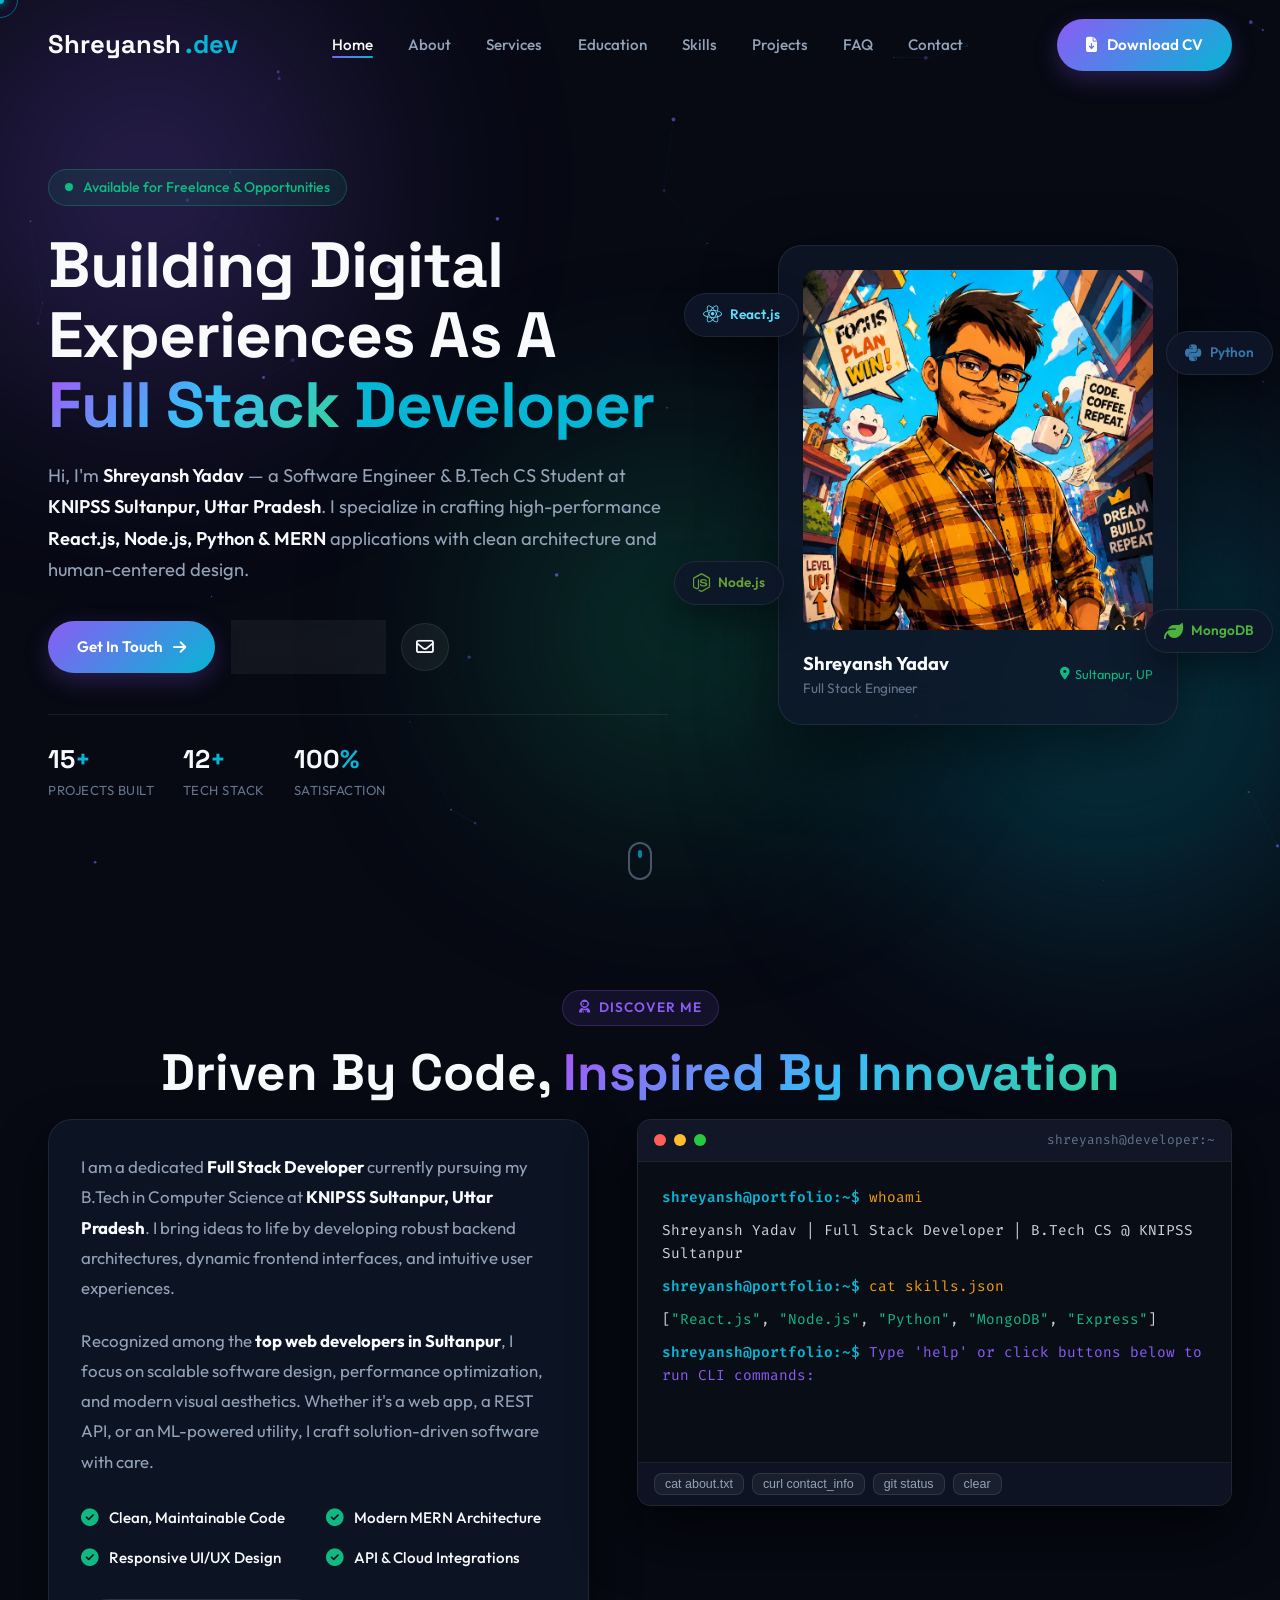
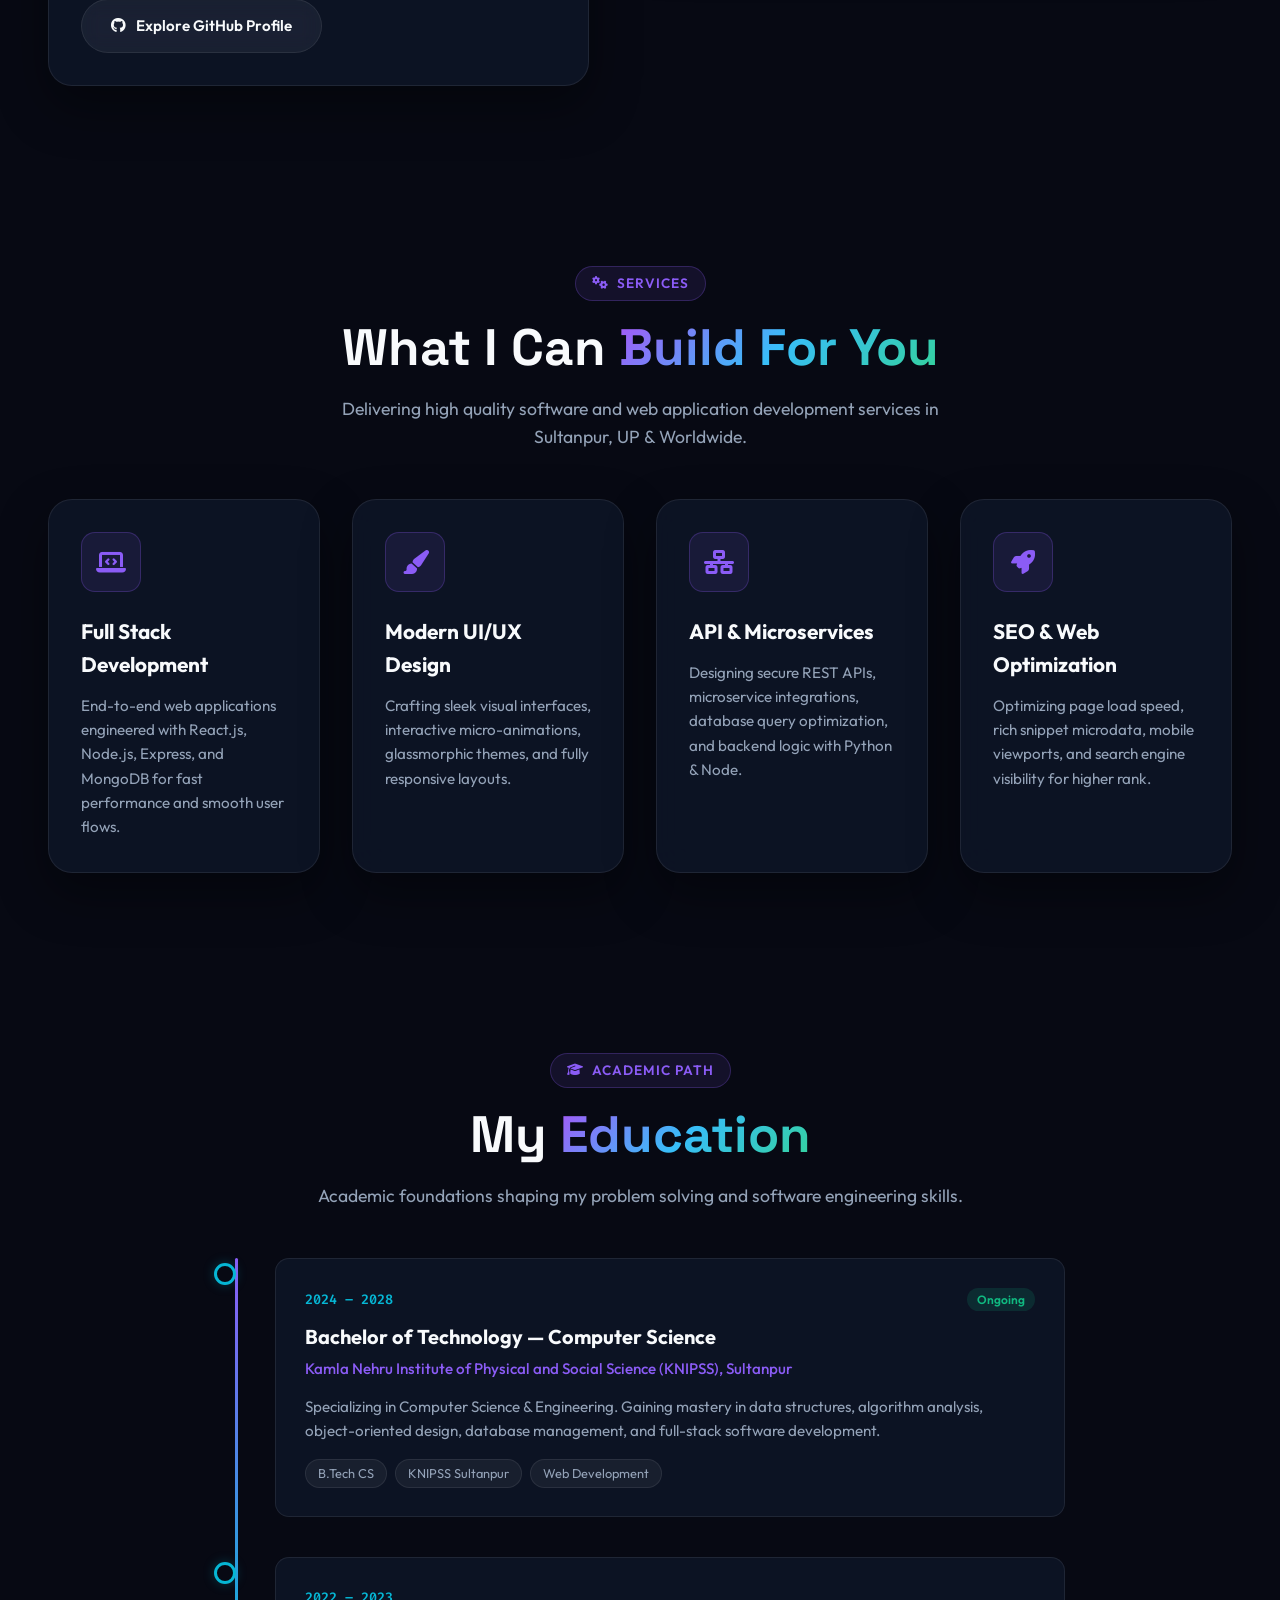
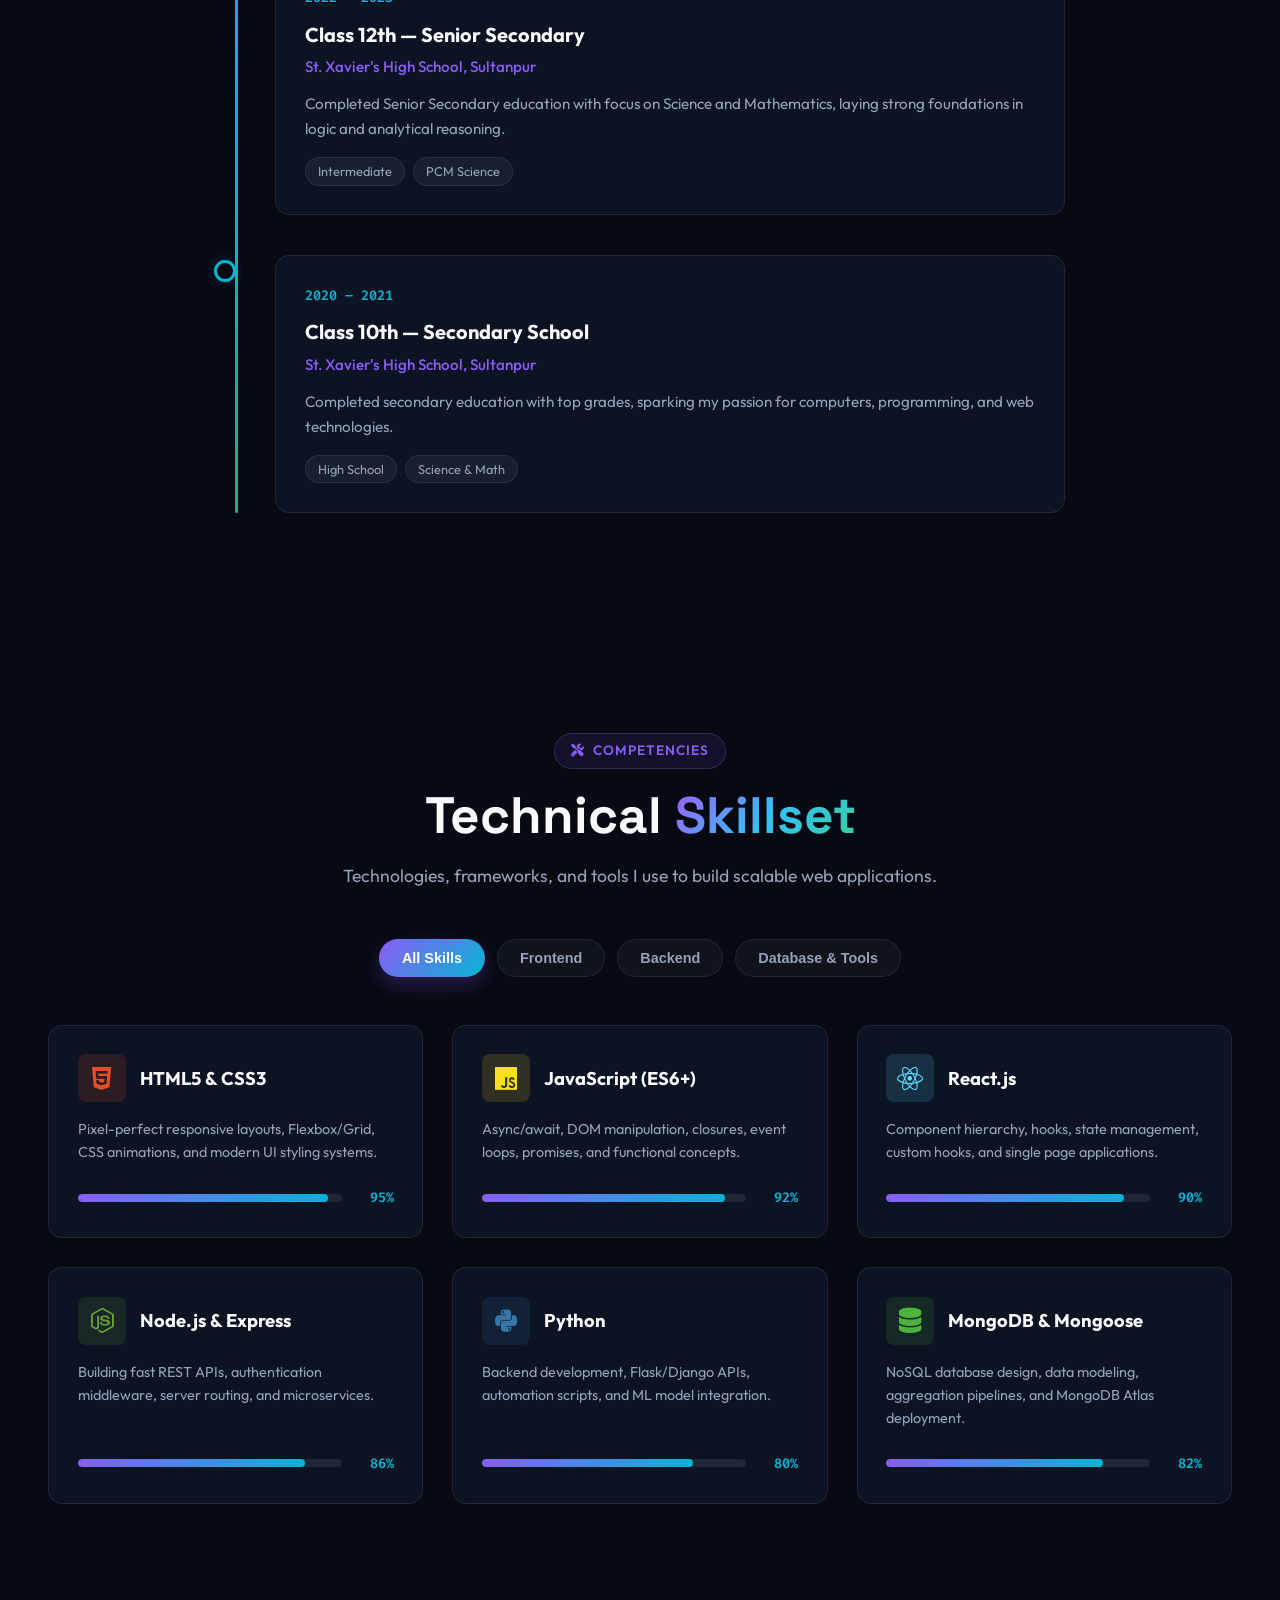
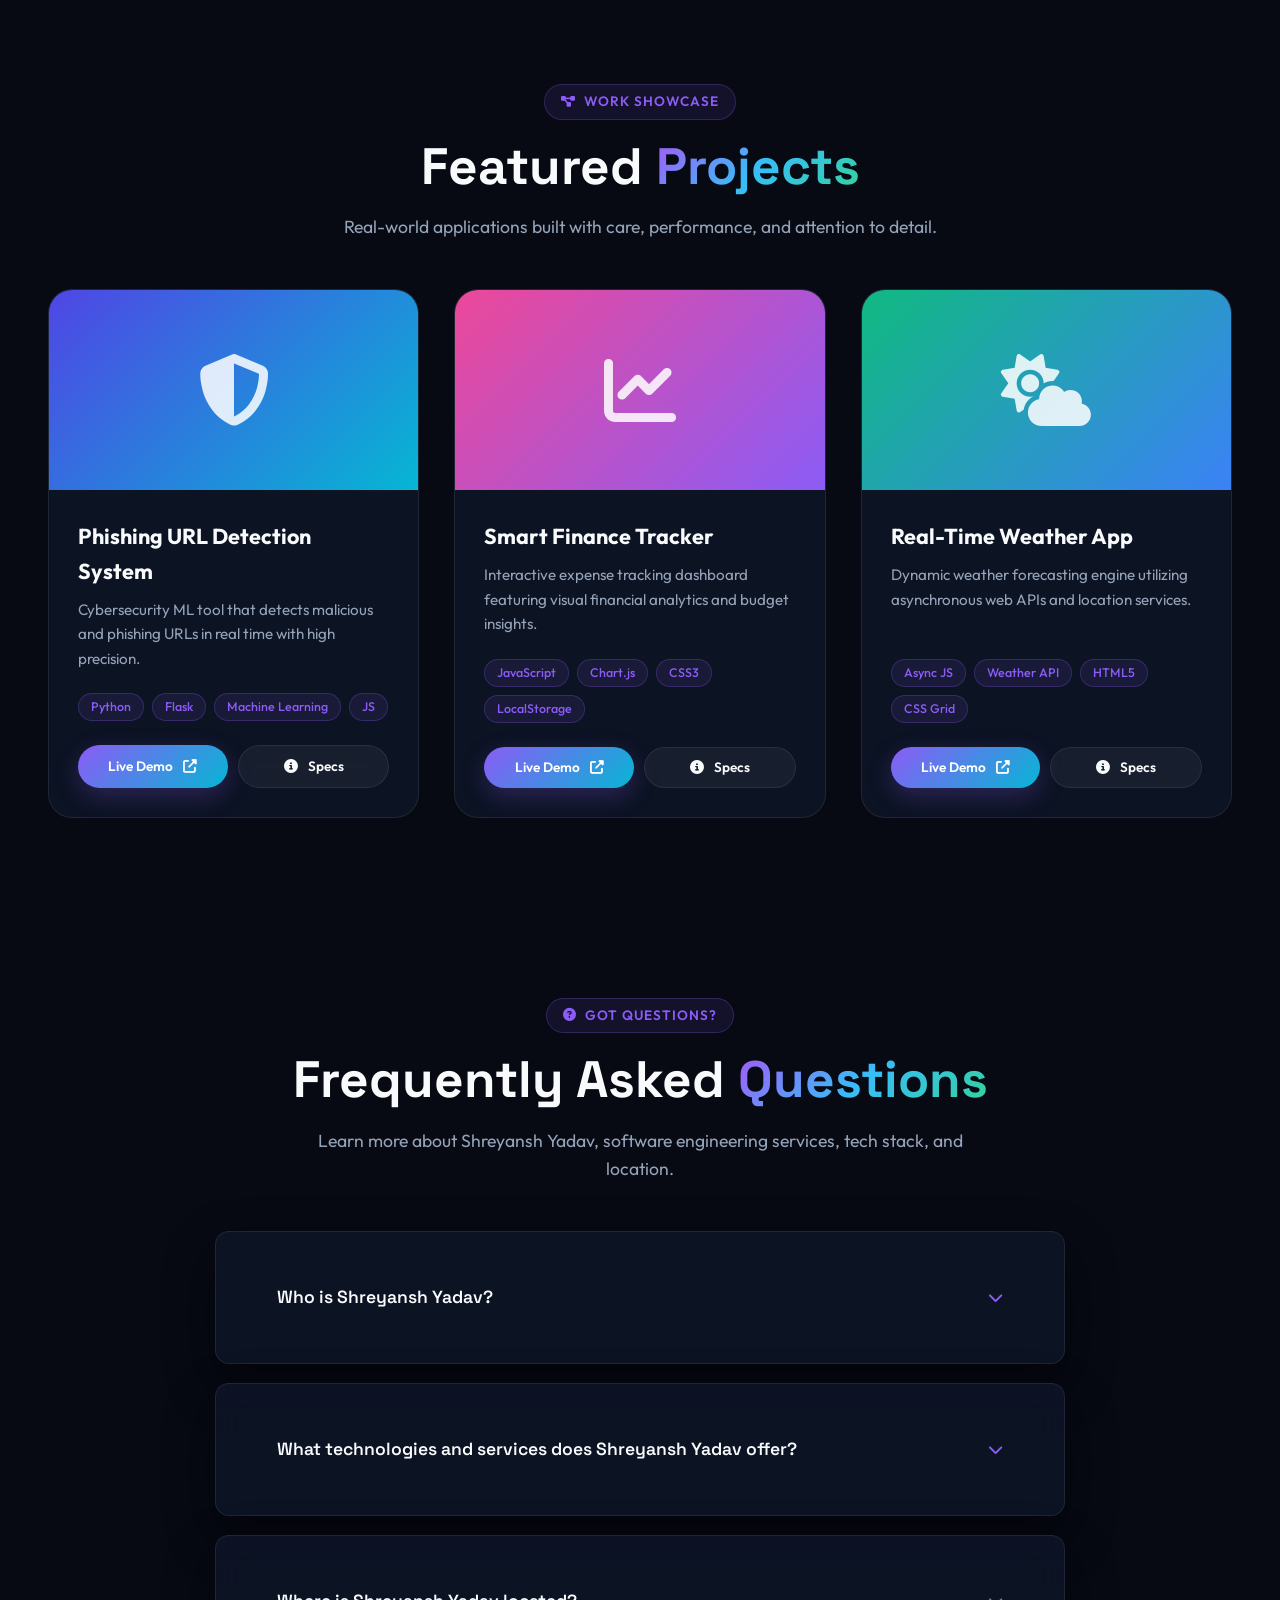
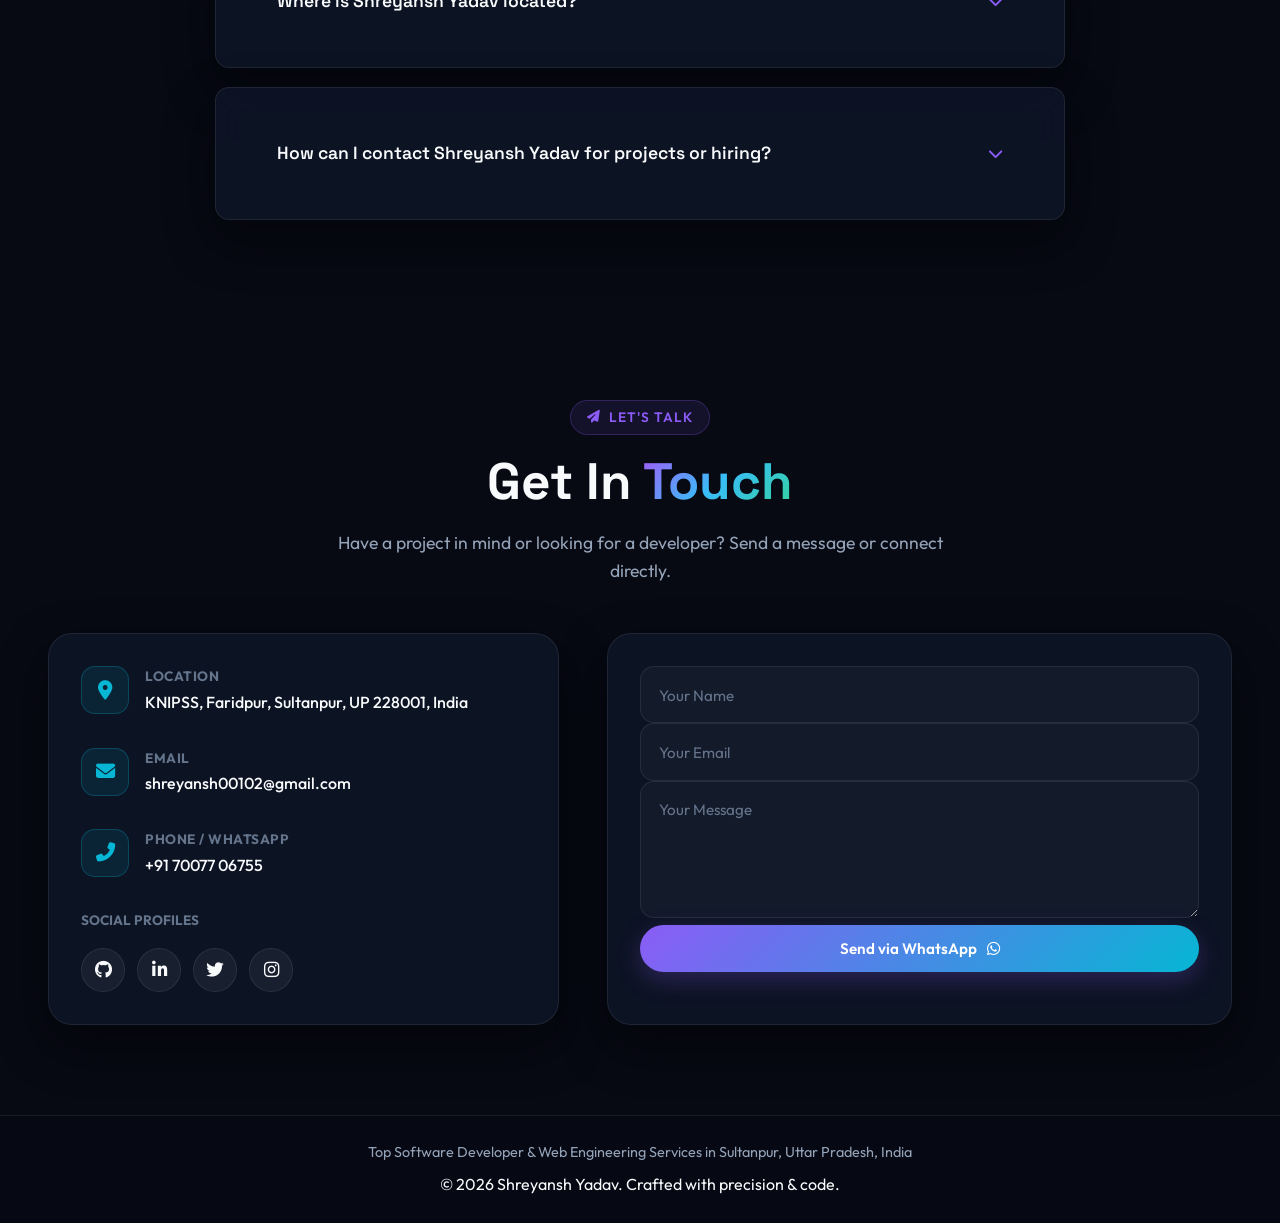
==== commit 4833dab4: "Optimize SEO for Shreyansh Yadav ranking #1 on Google with Schema.org JSON-LD and FAQ section" ====
--- a/index.html
+++ b/index.html
@@ -6,11 +6,11 @@
     <meta name="viewport" content="width=device-width, initial-scale=1.0">
     <meta http-equiv="X-UA-Compatible" content="IE=edge">
     <!-- Primary SEO Meta Tags -->
-    <title>Shreyansh Yadav | Best Full Stack Developer & Software Engineer in Sultanpur, Uttar Pradesh</title>
-    <meta name="description" content="Shreyansh Yadav is a top Full Stack Software Developer from Sultanpur, Uttar Pradesh, India. Specializing in React.js, Node.js, Python, MongoDB & MERN stack. B.Tech Computer Science student at KNIPSS Sultanpur. Available for freelance web development, website design, and software projects in Sultanpur UP and across India. Contact: shreyansh00102@gmail.com | +91 70077 06755">
-    <meta name="keywords" content="Shreyansh Yadav, Shreyansh Yadav Sultanpur, Shreyansh Yadav Developer, Shreyansh Yadav Portfolio, best developer in Sultanpur, web developer Sultanpur, software developer Sultanpur Uttar Pradesh, Full Stack Developer Sultanpur, MERN stack developer Sultanpur UP, React developer Sultanpur, Node.js developer India, Python developer Sultanpur, freelance web developer Sultanpur UP, hire developer Sultanpur, website developer in Sultanpur Uttar Pradesh, software engineer Sultanpur, best web developer Uttar Pradesh, top developer in UP, KNIPSS Sultanpur developer, B.Tech computer science Sultanpur, web development services Sultanpur, app developer Sultanpur, JavaScript developer India, frontend developer Sultanpur, backend developer Sultanpur, MongoDB developer, Express.js developer, UI UX designer Sultanpur, website design Sultanpur UP, Shreyansh Yadav KNIPSS, Shreyansh Yadav GitHub, Shreyansh Yadav LinkedIn, software development company Sultanpur, IT services Sultanpur Uttar Pradesh">
+    <title>Shreyansh Yadav | Full Stack Developer & Software Engineer | Official Website</title>
+    <meta name="description" content="Shreyansh Yadav is a Full Stack Software Developer and B.Tech CS Student at KNIPSS Sultanpur, Uttar Pradesh. Specializing in React.js, Node.js, Python, MongoDB, and MERN Stack development. Hire top web developer Shreyansh Yadav for custom software & web applications.">
+    <meta name="keywords" content="Shreyansh Yadav, Shreyansh Yadav Sultanpur, Shreyansh Yadav KNIPSS, Shreyansh Yadav Developer, Shreyansh Yadav Software Engineer, Shreyansh Yadav Portfolio, Shreyansh Yadav Full Stack, Shreyansh Yadav Website, web developer Sultanpur, software developer Sultanpur Uttar Pradesh, Full Stack Developer Sultanpur, MERN stack developer Sultanpur UP, React developer Sultanpur, Node.js developer India, Python developer Sultanpur, freelance web developer Sultanpur UP, hire developer Sultanpur, software engineer Sultanpur, KNIPSS Sultanpur developer, B.Tech computer science Sultanpur, Shreyansh Yadav GitHub, Shreyansh Yadav LinkedIn, Shreyansh Yadav Instagram, Shreyansh Yadav Twitter">
     <meta name="author" content="Shreyansh Yadav">
-    <meta name="subject" content="Full Stack Developer Portfolio - Sultanpur, Uttar Pradesh">
+    <meta name="subject" content="Shreyansh Yadav - Full Stack Software Engineer Portfolio">
     <meta name="classification" content="Software Development, Web Development, IT Services">
     <meta name="category" content="Technology, Web Development">
     <meta name="coverage" content="Sultanpur, Uttar Pradesh, India, Worldwide">
@@ -20,7 +20,7 @@
     
     <!-- Robots & Crawlers -->
     <meta name="robots" content="index, follow, max-snippet:-1, max-image-preview:large, max-video-preview:-1">
-    <meta name="googlebot" content="index, follow, max-snippet:-1, max-image-preview:large">
+    <meta name="googlebot" content="index, follow, max-snippet:-1, max-image-preview:large, max-video-preview:-1">
     <meta name="google-site-verification" content="_7-mCQWUEItEmErUAG4R-D1ymG3oy1KZn84P_US-91A" />
     <meta name="bingbot" content="index, follow">
     <meta name="revisit-after" content="3 days">
@@ -40,14 +40,14 @@
     <!-- Open Graph / Meta AI -->
     <meta property="og:type" content="profile">
     <meta property="og:url" content="https://shreyansh-two.vercel.app/">
-    <meta property="og:site_name" content="Shreyansh Yadav - Full Stack Developer Sultanpur">
+    <meta property="og:site_name" content="Shreyansh Yadav - Official Portfolio">
     <meta property="og:locale" content="en_IN">
-    <meta property="og:title" content="Shreyansh Yadav | Best Full Stack Developer in Sultanpur, Uttar Pradesh">
-    <meta property="og:description" content="Top-rated Full Stack Developer from Sultanpur, UP. Expert in React, Node.js, Python, MongoDB. B.Tech CS at KNIPSS. Building modern web apps & software solutions. Hire the best developer in Sultanpur, Uttar Pradesh.">
+    <meta property="og:title" content="Shreyansh Yadav | Full Stack Developer & Software Engineer">
+    <meta property="og:description" content="Official website of Shreyansh Yadav — Full Stack Developer & Software Engineer from Sultanpur, UP. Expert in React, Node.js, Python, MongoDB. Pursuing B.Tech CS at KNIPSS.">
     <meta property="og:image" content="https://shreyansh-two.vercel.app/assets/profile.png">
     <meta property="og:image:width" content="1200">
     <meta property="og:image:height" content="630">
-    <meta property="og:image:alt" content="Shreyansh Yadav - Full Stack Developer from Sultanpur, Uttar Pradesh">
+    <meta property="og:image:alt" content="Shreyansh Yadav - Full Stack Software Developer">
     <meta property="profile:first_name" content="Shreyansh">
     <meta property="profile:last_name" content="Yadav">
     <meta property="profile:username" content="shreyansh00102">
@@ -56,9 +56,10 @@
     <meta name="twitter:card" content="summary_large_image">
     <meta name="twitter:site" content="@Shreyansh00102">
     <meta name="twitter:creator" content="@Shreyansh00102">
-    <meta name="twitter:title" content="Shreyansh Yadav | Best Full Stack Developer in Sultanpur, UP">
-    <meta name="twitter:description" content="Top Full Stack Developer from Sultanpur, Uttar Pradesh. Expert in React, Node.js, Python, MongoDB. B.Tech CS at KNIPSS. Available for hire.">
+    <meta name="twitter:title" content="Shreyansh Yadav | Full Stack Developer & Software Engineer">
+    <meta name="twitter:description" content="Official website of Shreyansh Yadav. Full Stack Developer specializing in React, Node.js, Python & MERN stack in Sultanpur, UP.">
     <meta name="twitter:image" content="https://shreyansh-two.vercel.app/assets/profile.png">
+    <meta name="twitter:image:alt" content="Shreyansh Yadav Profile">
     
     <!-- Favicon -->
     <link rel="icon" type="image/svg+xml" href="assets/favicon.svg">
@@ -78,36 +79,125 @@
     <script type="application/ld+json">
     {
         "@context": "https://schema.org",
-        "@type": "Person",
-        "@id": "https://shreyansh-two.vercel.app/#person",
-        "name": "Shreyansh Yadav",
-        "givenName": "Shreyansh",
-        "familyName": "Yadav",
-        "alternateName": ["Shreyansh", "shreyansh00102"],
+        "@type": "ProfilePage",
+        "@id": "https://shreyansh-two.vercel.app/#profilepage",
         "url": "https://shreyansh-two.vercel.app/",
-        "image": "https://shreyansh-two.vercel.app/assets/profile.png",
-        "jobTitle": "Full Stack Developer",
-        "description": "Shreyansh Yadav is a passionate Full Stack Software Developer and B.Tech Computer Science student at KNIPSS, Sultanpur, Uttar Pradesh, India. He specializes in React.js, Node.js, Python, MongoDB, and modern web technologies.",
-        "email": "shreyansh00102@gmail.com",
-        "telephone": "+917007706755",
-        "homeLocation": {
-            "@type": "Place",
-            "name": "Sultanpur, Uttar Pradesh, India",
-            "geo": {
-                "@type": "GeoCoordinates",
-                "latitude": 26.2648,
-                "longitude": 82.0727
+        "name": "Shreyansh Yadav - Official Portfolio & Profile",
+        "mainEntity": {
+            "@type": "Person",
+            "@id": "https://shreyansh-two.vercel.app/#person",
+            "name": "Shreyansh Yadav",
+            "givenName": "Shreyansh",
+            "familyName": "Yadav",
+            "alternateName": [
+                "Shreyansh Yadav Sultanpur",
+                "Shreyansh Yadav KNIPSS",
+                "shreyansh00102",
+                "Shreyansh Yadav Developer",
+                "Shreyansh Yadav Software Engineer"
+            ],
+            "url": "https://shreyansh-two.vercel.app/",
+            "image": {
+                "@type": "ImageObject",
+                "url": "https://shreyansh-two.vercel.app/assets/profile.png",
+                "caption": "Shreyansh Yadav - Full Stack Software Developer"
+            },
+            "jobTitle": "Full Stack Developer",
+            "worksFor": {
+                "@type": "Organization",
+                "name": "Freelance / Independent Software Engineer"
+            },
+            "description": "Shreyansh Yadav is a Full Stack Software Developer and B.Tech Computer Science student at KNIPSS, Sultanpur, Uttar Pradesh, India. He specializes in React.js, Node.js, Python, MongoDB, and MERN stack web applications.",
+            "email": "shreyansh00102@gmail.com",
+            "telephone": "+917007706755",
+            "knowsAbout": [
+                "Software Engineering",
+                "Full Stack Web Development",
+                "React.js",
+                "Node.js",
+                "Python",
+                "MongoDB",
+                "JavaScript (ES6+)",
+                "MERN Stack",
+                "RESTful APIs",
+                "UI/UX Design"
+            ],
+            "homeLocation": {
+                "@type": "Place",
+                "name": "Sultanpur, Uttar Pradesh, India",
+                "geo": {
+                    "@type": "GeoCoordinates",
+                    "latitude": 26.2648,
+                    "longitude": 82.0727
+                }
+            },
+            "alumniOf": {
+                "@type": "CollegeOrUniversity",
+                "name": "Kamla Nehru Institute of Physical and Social Sciences (KNIPSS), Sultanpur"
+            },
+            "sameAs": [
+                "https://github.com/shreyansh00102",
+                "https://www.linkedin.com/in/shreyansh-yadav-1b9a6a325/",
+                "https://x.com/Shreyansh00102",
+                "https://www.instagram.com/shre_3939/"
+            ]
+        }
+    }
+    </script>
+    <script type="application/ld+json">
+    {
+        "@context": "https://schema.org",
+        "@type": "WebSite",
+        "@id": "https://shreyansh-two.vercel.app/#website",
+        "url": "https://shreyansh-two.vercel.app/",
+        "name": "Shreyansh Yadav | Official Portfolio",
+        "description": "Official website and portfolio of Shreyansh Yadav, Full Stack Developer & Software Engineer.",
+        "inLanguage": "en-IN",
+        "author": {
+            "@id": "https://shreyansh-two.vercel.app/#person"
+        },
+        "publisher": {
+            "@id": "https://shreyansh-two.vercel.app/#person"
+        }
+    }
+    </script>
+    <script type="application/ld+json">
+    {
+        "@context": "https://schema.org",
+        "@type": "FAQPage",
+        "mainEntity": [
+            {
+                "@type": "Question",
+                "name": "Who is Shreyansh Yadav?",
+                "acceptedAnswer": {
+                    "@type": "Answer",
+                    "text": "Shreyansh Yadav is a Full Stack Software Developer and B.Tech Computer Science student at Kamla Nehru Institute of Physical and Social Sciences (KNIPSS) in Sultanpur, Uttar Pradesh, India. He builds high-performance web applications using React.js, Node.js, Python, and MongoDB."
+                }
+            },
+            {
+                "@type": "Question",
+                "name": "What services does Shreyansh Yadav offer?",
+                "acceptedAnswer": {
+                    "@type": "Answer",
+                    "text": "Shreyansh Yadav provides services in Full Stack Web Development, modern UI/UX frontend design, REST API & Microservice architecture, database management (MongoDB), and website SEO optimization."
+                }
+            },
+            {
+                "@type": "Question",
+                "name": "Where is Shreyansh Yadav located?",
+                "acceptedAnswer": {
+                    "@type": "Answer",
+                    "text": "Shreyansh Yadav is located in Sultanpur, Uttar Pradesh, India. He works with local clients as well as remote projects across India and globally."
+                }
+            },
+            {
+                "@type": "Question",
+                "name": "How can I contact Shreyansh Yadav?",
+                "acceptedAnswer": {
+                    "@type": "Answer",
+                    "text": "You can reach Shreyansh Yadav directly via email at shreyansh00102@gmail.com or via phone/WhatsApp at +91 70077 06755. You can also connect with him on GitHub (@shreyansh00102) and LinkedIn."
+                }
             }
-        },
-        "alumniOf": {
-            "@type": "CollegeOrUniversity",
-            "name": "Kamla Nehru Institute of Physical and Social Sciences (KNIPSS)"
-        },
-        "sameAs": [
-            "https://github.com/shreyansh00102",
-            "https://www.linkedin.com/in/shreyansh-yadav-1b9a6a325/",
-            "https://x.com/Shreyansh00102",
-            "https://www.instagram.com/shre_3939/"
         ]
     }
     </script>
@@ -115,8 +205,8 @@
     {
         "@context": "https://schema.org",
         "@type": "ProfessionalService",
-        "name": "Shreyansh Yadav - Web Development Services",
-        "description": "Professional web development and software engineering services in Sultanpur, Uttar Pradesh. Full Stack development using React, Node.js, Python, and MongoDB.",
+        "name": "Shreyansh Yadav - Full Stack Web Development Services",
+        "description": "Professional web development and software engineering services in Sultanpur, Uttar Pradesh by Shreyansh Yadav. Full Stack development using React, Node.js, Python, and MongoDB.",
         "url": "https://shreyansh-two.vercel.app/",
         "telephone": "+917007706755",
         "email": "shreyansh00102@gmail.com",
@@ -126,7 +216,8 @@
             "addressRegion": "Uttar Pradesh",
             "postalCode": "228001",
             "addressCountry": "IN"
-        }
+        },
+        "priceRange": "$$"
     }
     </script>
     <script type="application/ld+json">
@@ -136,9 +227,11 @@
         "itemListElement": [
             {"@type": "ListItem", "position": 1, "name": "Home", "item": "https://shreyansh-two.vercel.app/"},
             {"@type": "ListItem", "position": 2, "name": "About", "item": "https://shreyansh-two.vercel.app/#about"},
-            {"@type": "ListItem", "position": 3, "name": "Skills", "item": "https://shreyansh-two.vercel.app/#skills"},
-            {"@type": "ListItem", "position": 4, "name": "Projects", "item": "https://shreyansh-two.vercel.app/#projects"},
-            {"@type": "ListItem", "position": 5, "name": "Contact", "item": "https://shreyansh-two.vercel.app/#contact"}
+            {"@type": "ListItem", "position": 3, "name": "Services", "item": "https://shreyansh-two.vercel.app/#services"},
+            {"@type": "ListItem", "position": 4, "name": "Skills", "item": "https://shreyansh-two.vercel.app/#skills"},
+            {"@type": "ListItem", "position": 5, "name": "Projects", "item": "https://shreyansh-two.vercel.app/#projects"},
+            {"@type": "ListItem", "position": 6, "name": "FAQ", "item": "https://shreyansh-two.vercel.app/#faq"},
+            {"@type": "ListItem", "position": 7, "name": "Contact", "item": "https://shreyansh-two.vercel.app/#contact"}
         ]
     }
     </script>
@@ -171,6 +264,7 @@
                 <li><a href="#education">Education</a></li>
                 <li><a href="#skills">Skills</a></li>
                 <li><a href="#projects">Projects</a></li>
+                <li><a href="#faq">FAQ</a></li>
                 <li><a href="#contact">Contact</a></li>
                 <li class="mobile-nav-action">
                     <a href="assets/Shreyansh_Yadav_Resume.pdf" class="btn btn-primary" download="Shreyansh_Yadav_Resume.pdf">
@@ -635,6 +729,59 @@
             </div>
         </section>
 
+        <!-- FAQ Section -->
+        <section id="faq" class="section-spacing">
+            <div class="container">
+                <div class="text-center">
+                    <span class="section-tag"><i class="fas fa-question-circle"></i> Got Questions?</span>
+                    <h2 class="section-title">Frequently Asked <span>Questions</span></h2>
+                    <p class="section-subtitle">Learn more about Shreyansh Yadav, software engineering services, tech stack, and location.</p>
+                </div>
+
+                <div class="faq-container reveal">
+                    <div class="faq-item glass-card">
+                        <button class="faq-question" aria-expanded="false">
+                            <span>Who is Shreyansh Yadav?</span>
+                            <i class="fas fa-chevron-down faq-icon"></i>
+                        </button>
+                        <div class="faq-answer">
+                            <p><strong>Shreyansh Yadav</strong> is a Full Stack Software Developer and B.Tech Computer Science student at Kamla Nehru Institute of Physical and Social Sciences (KNIPSS) in Sultanpur, Uttar Pradesh, India. He specializes in crafting high-performance web applications using React.js, Node.js, Python, MongoDB, and modern software engineering practices.</p>
+                        </div>
+                    </div>
+
+                    <div class="faq-item glass-card">
+                        <button class="faq-question" aria-expanded="false">
+                            <span>What technologies and services does Shreyansh Yadav offer?</span>
+                            <i class="fas fa-chevron-down faq-icon"></i>
+                        </button>
+                        <div class="faq-answer">
+                            <p>Shreyansh Yadav specializes in end-to-end full stack development (MERN stack), modern UI/UX frontend design with React & CSS, secure REST API development in Node.js & Python, MongoDB database management, and website SEO & performance optimization.</p>
+                        </div>
+                    </div>
+
+                    <div class="faq-item glass-card">
+                        <button class="faq-question" aria-expanded="false">
+                            <span>Where is Shreyansh Yadav located?</span>
+                            <i class="fas fa-chevron-down faq-icon"></i>
+                        </button>
+                        <div class="faq-answer">
+                            <p>Shreyansh Yadav is based in <strong>Sultanpur, Uttar Pradesh, India</strong> (KNIPSS campus). He works with clients locally across Uttar Pradesh as well as remotely across India and internationally.</p>
+                        </div>
+                    </div>
+
+                    <div class="faq-item glass-card">
+                        <button class="faq-question" aria-expanded="false">
+                            <span>How can I contact Shreyansh Yadav for projects or hiring?</span>
+                            <i class="fas fa-chevron-down faq-icon"></i>
+                        </button>
+                        <div class="faq-answer">
+                            <p>You can directly contact Shreyansh Yadav via email at <a href="mailto:shreyansh00102@gmail.com" class="text-accent">shreyansh00102@gmail.com</a>, call or WhatsApp at <a href="tel:+917007706755" class="text-accent">+91 70077 06755</a>, or connect via <a href="https://github.com/shreyansh00102" target="_blank" rel="noopener" class="text-accent">GitHub (@shreyansh00102)</a> and <a href="https://www.linkedin.com/in/shreyansh-yadav-1b9a6a325/" target="_blank" rel="noopener" class="text-accent">LinkedIn</a>.</p>
+                        </div>
+                    </div>
+                </div>
+            </div>
+        </section>
+
         <!-- Contact Section -->
         <section id="contact" class="section-spacing">
             <div class="container">
--- a/style.css
+++ b/style.css
@@ -1529,3 +1529,77 @@
     .timeline-item { padding-left: 35px; }
     .timeline-dot { left: 10px; }
 }
+
+/* --- FAQ Accordion Styling --- */
+.faq-container {
+    max-width: 850px;
+    margin: 0 auto;
+    display: flex;
+    flex-direction: column;
+    gap: 1.2rem;
+}
+.faq-item {
+    border: 1px solid var(--border-color);
+    border-radius: var(--radius-md);
+    overflow: hidden;
+    transition: var(--transition);
+}
+.faq-item:hover, .faq-item.active {
+    border-color: var(--border-hover);
+    box-shadow: 0 8px 30px rgba(139, 92, 246, 0.15);
+}
+.faq-question {
+    width: 100%;
+    padding: 1.4rem 1.8rem;
+    background: transparent;
+    border: none;
+    outline: none;
+    color: var(--text-primary);
+    font-family: var(--font-heading);
+    font-size: 1.1rem;
+    font-weight: 600;
+    text-align: left;
+    display: flex;
+    justify-content: space-between;
+    align-items: center;
+    cursor: pointer;
+    gap: 1rem;
+    transition: var(--transition);
+}
+.faq-question:hover {
+    color: var(--accent-cyan);
+}
+.faq-icon {
+    font-size: 0.95rem;
+    color: var(--accent-violet);
+    transition: transform 0.3s cubic-bezier(0.4, 0, 0.2, 1);
+}
+.faq-item.active .faq-icon {
+    transform: rotate(180deg);
+    color: var(--accent-cyan);
+}
+.faq-answer {
+    max-height: 0;
+    overflow: hidden;
+    transition: max-height 0.35s cubic-bezier(0.4, 0, 0.2, 1), padding 0.35s ease;
+    padding: 0 1.8rem;
+}
+.faq-item.active .faq-answer {
+    max-height: 300px;
+    padding: 0 1.8rem 1.4rem 1.8rem;
+}
+.faq-answer p {
+    color: var(--text-secondary);
+    font-size: 0.98rem;
+    line-height: 1.7;
+}
+.text-accent {
+    color: var(--accent-cyan);
+    text-decoration: none;
+    transition: var(--transition);
+}
+.text-accent:hover {
+    color: var(--accent-violet);
+    text-decoration: underline;
+}
+
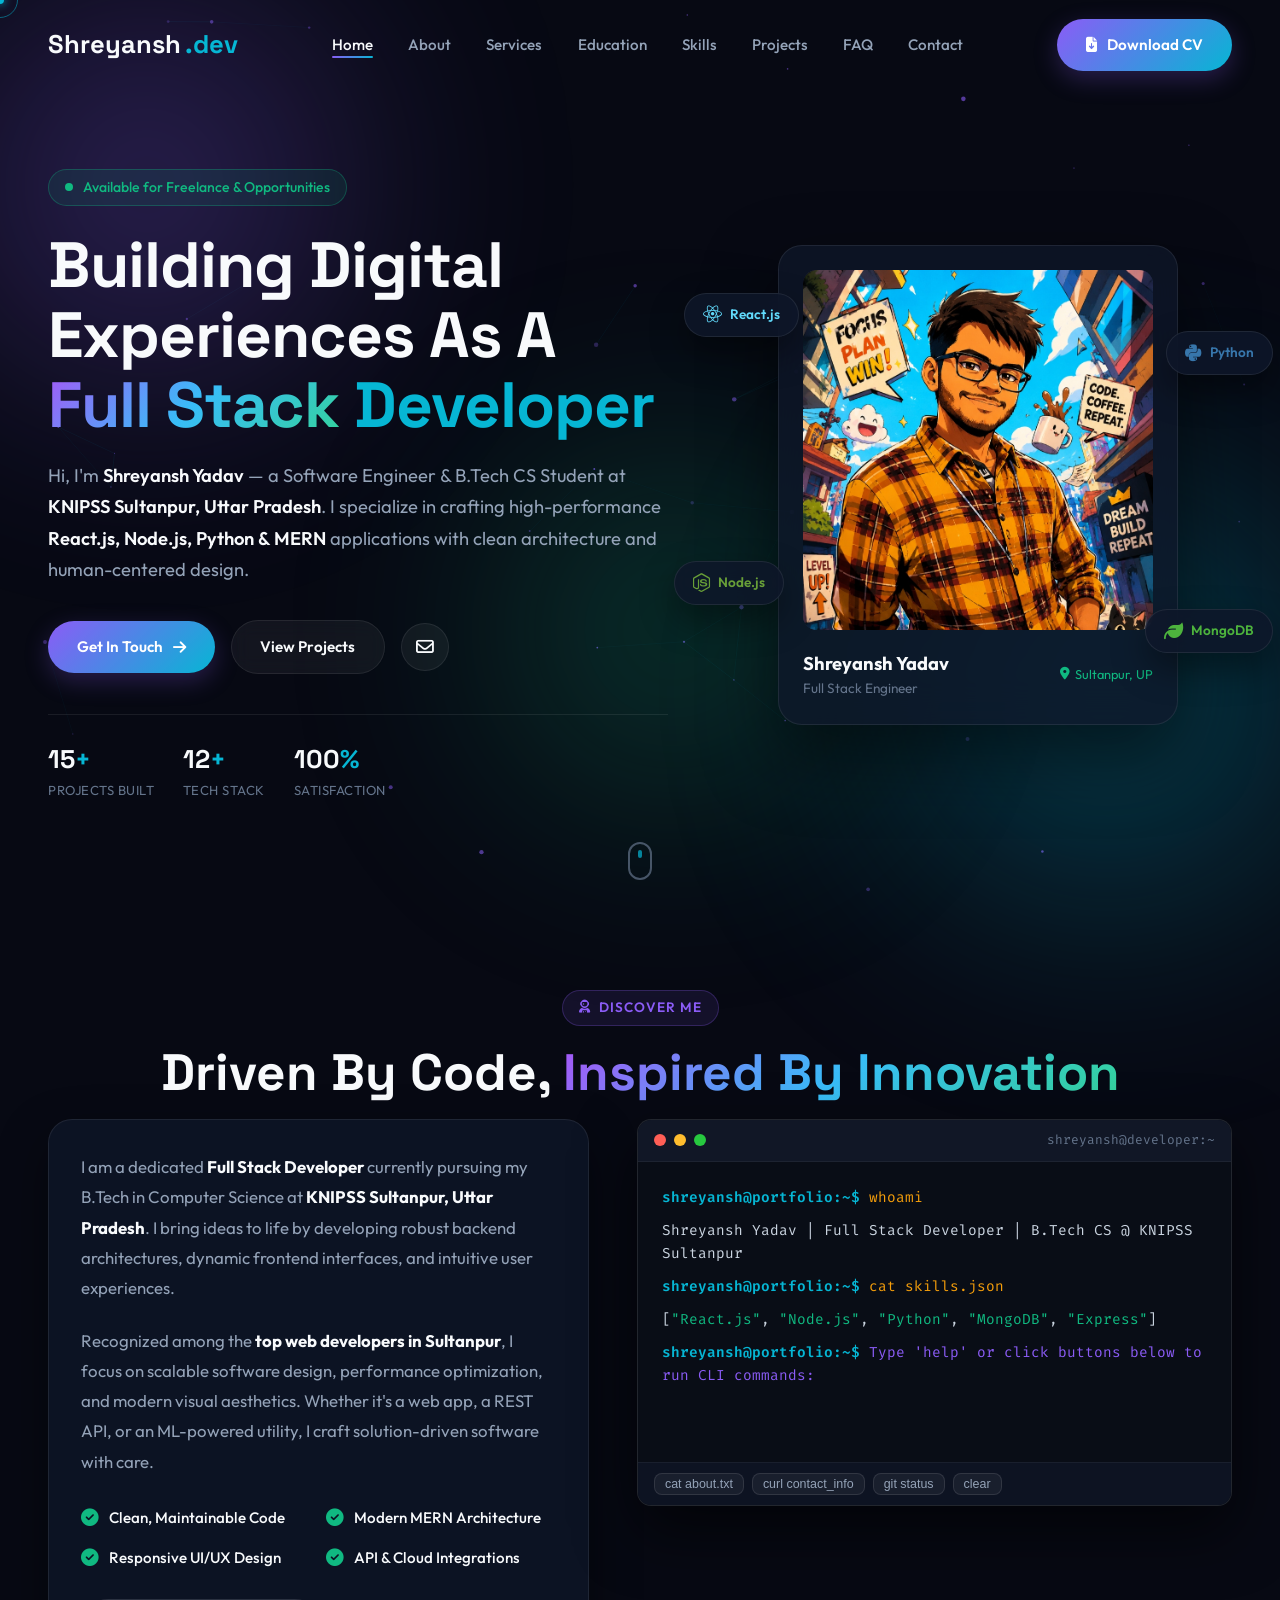
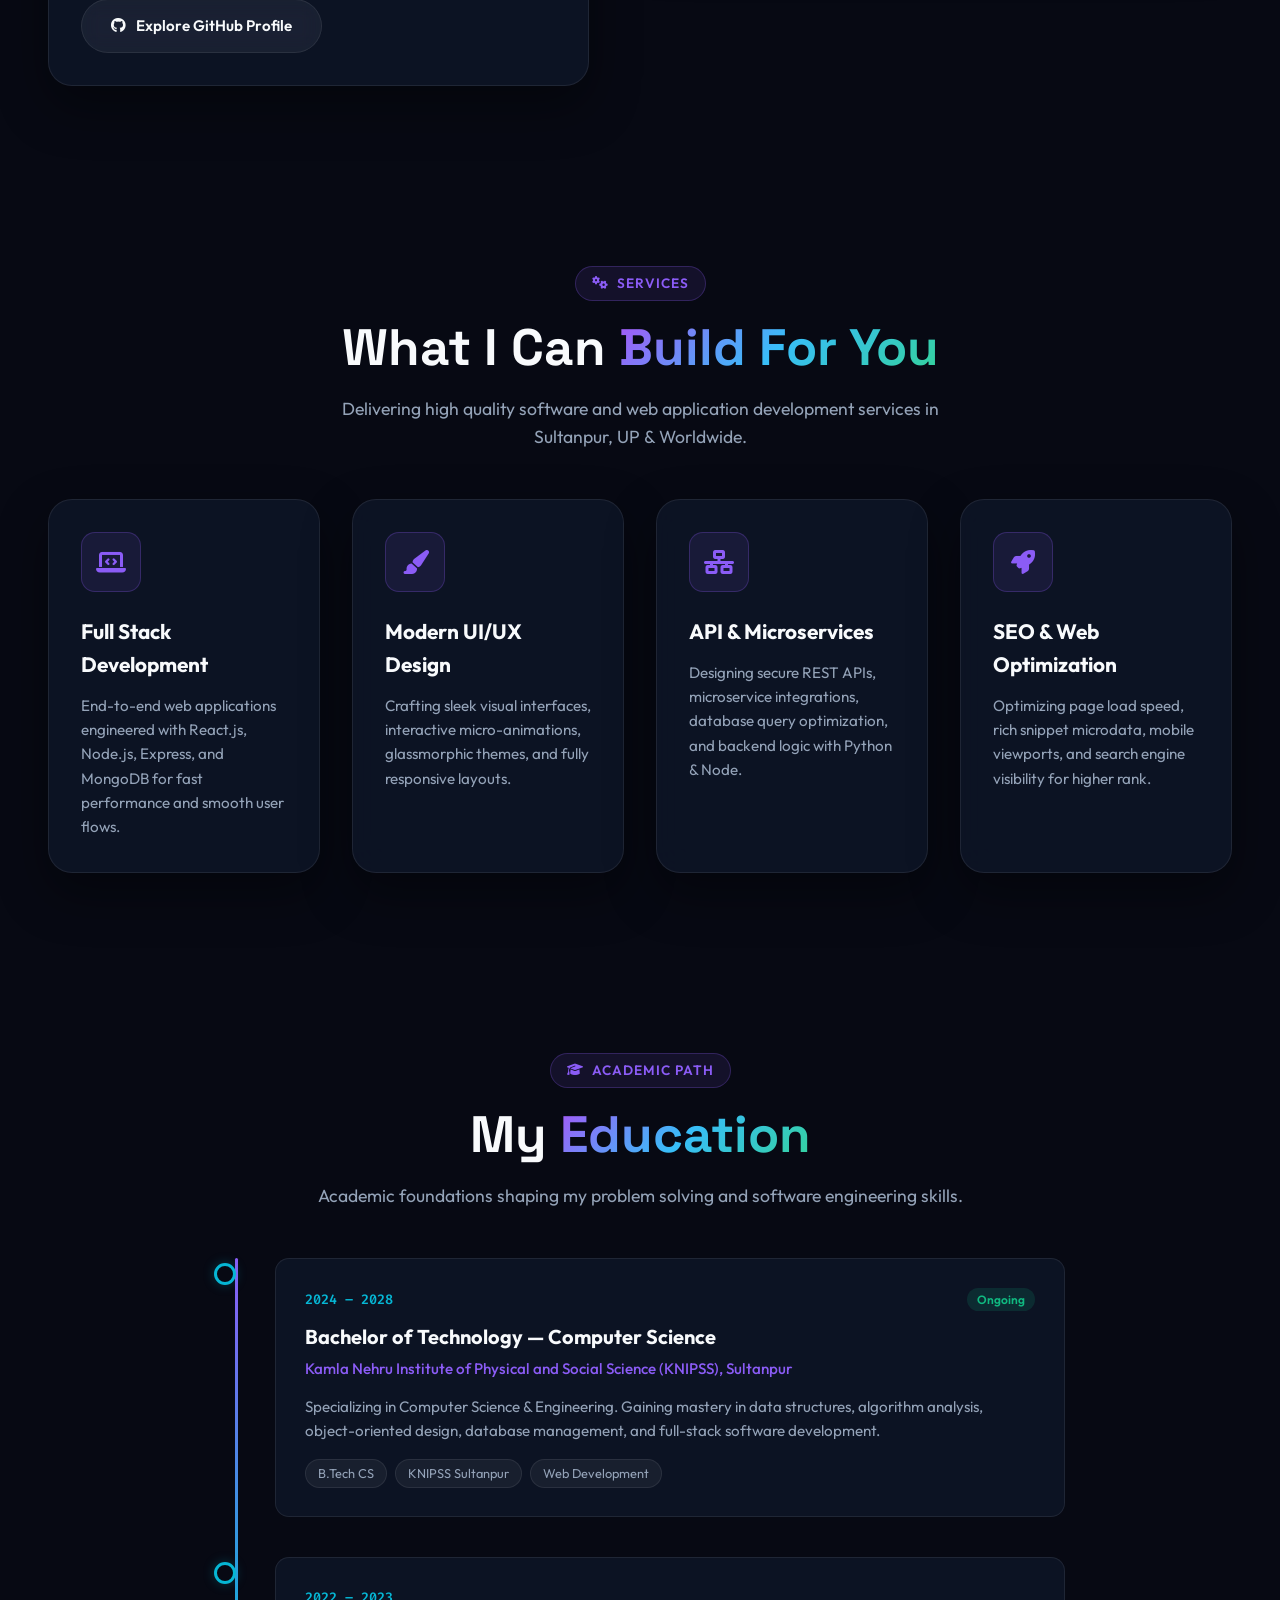
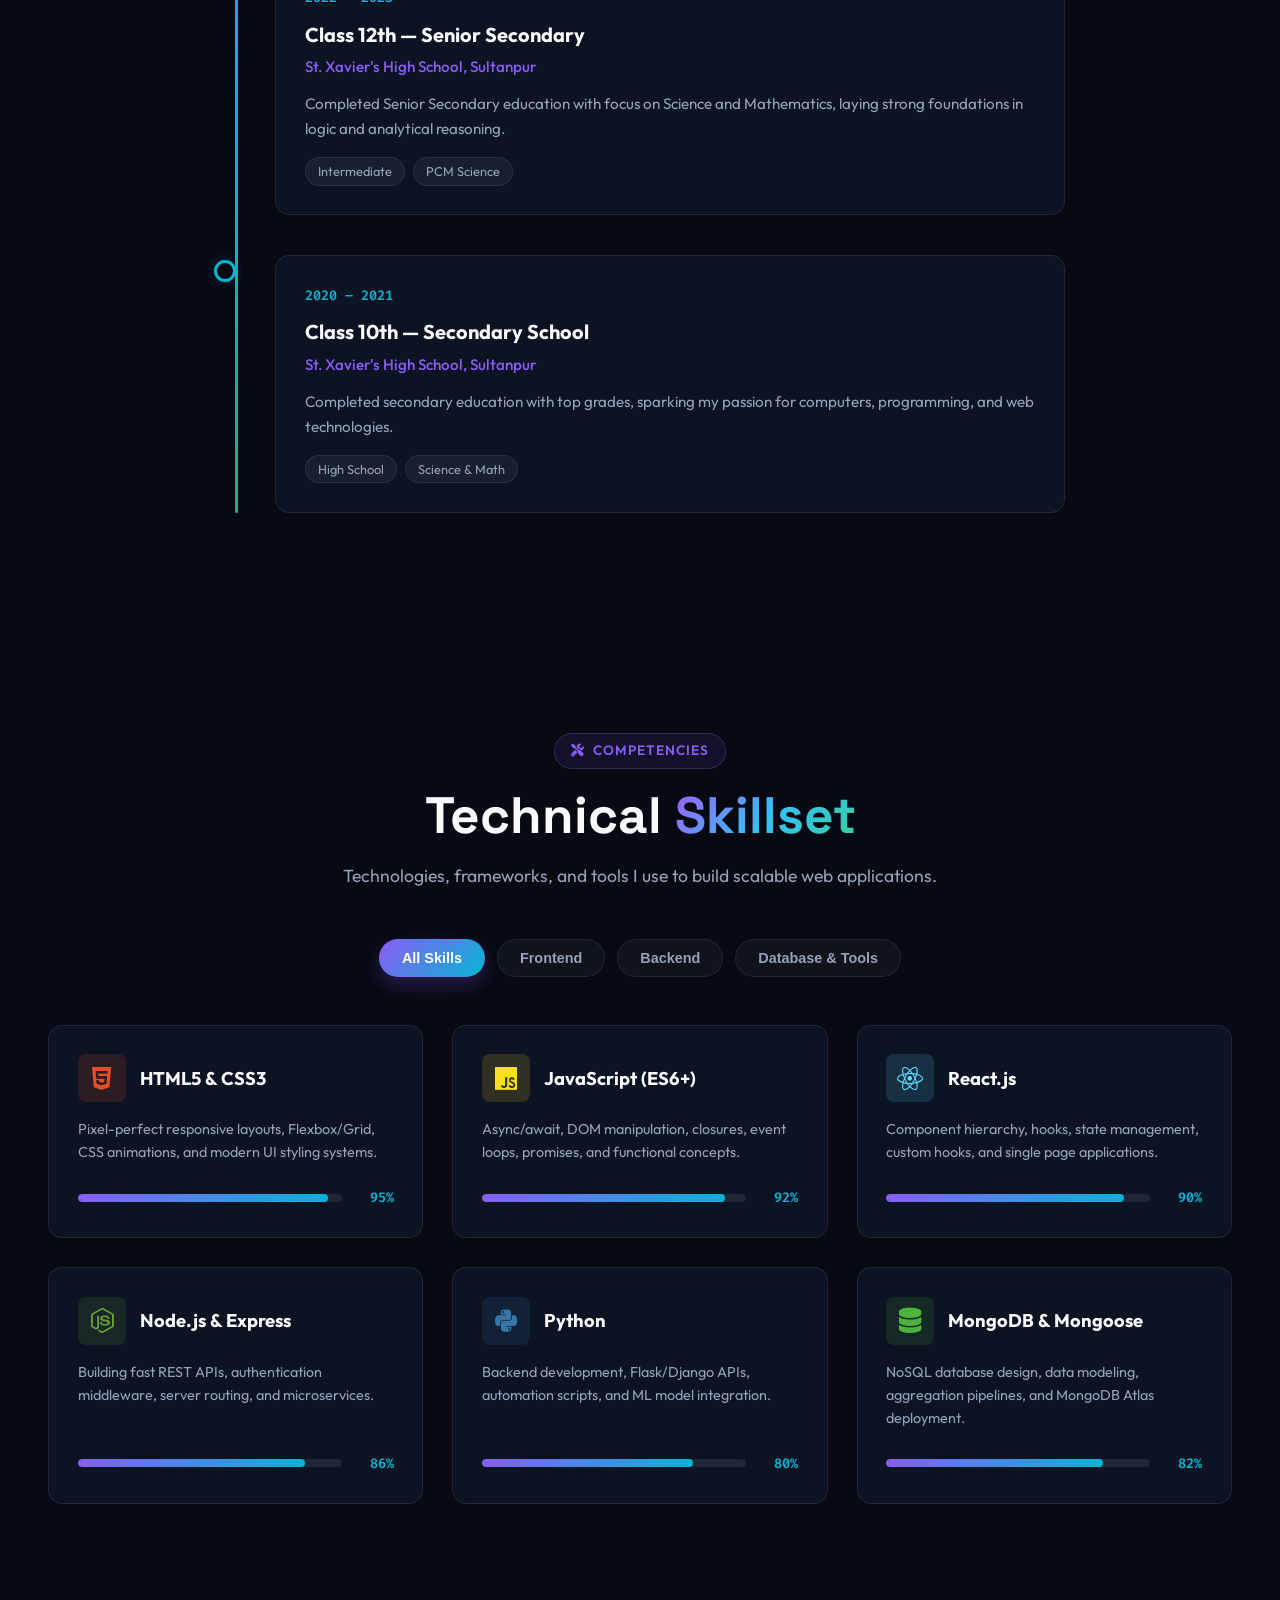
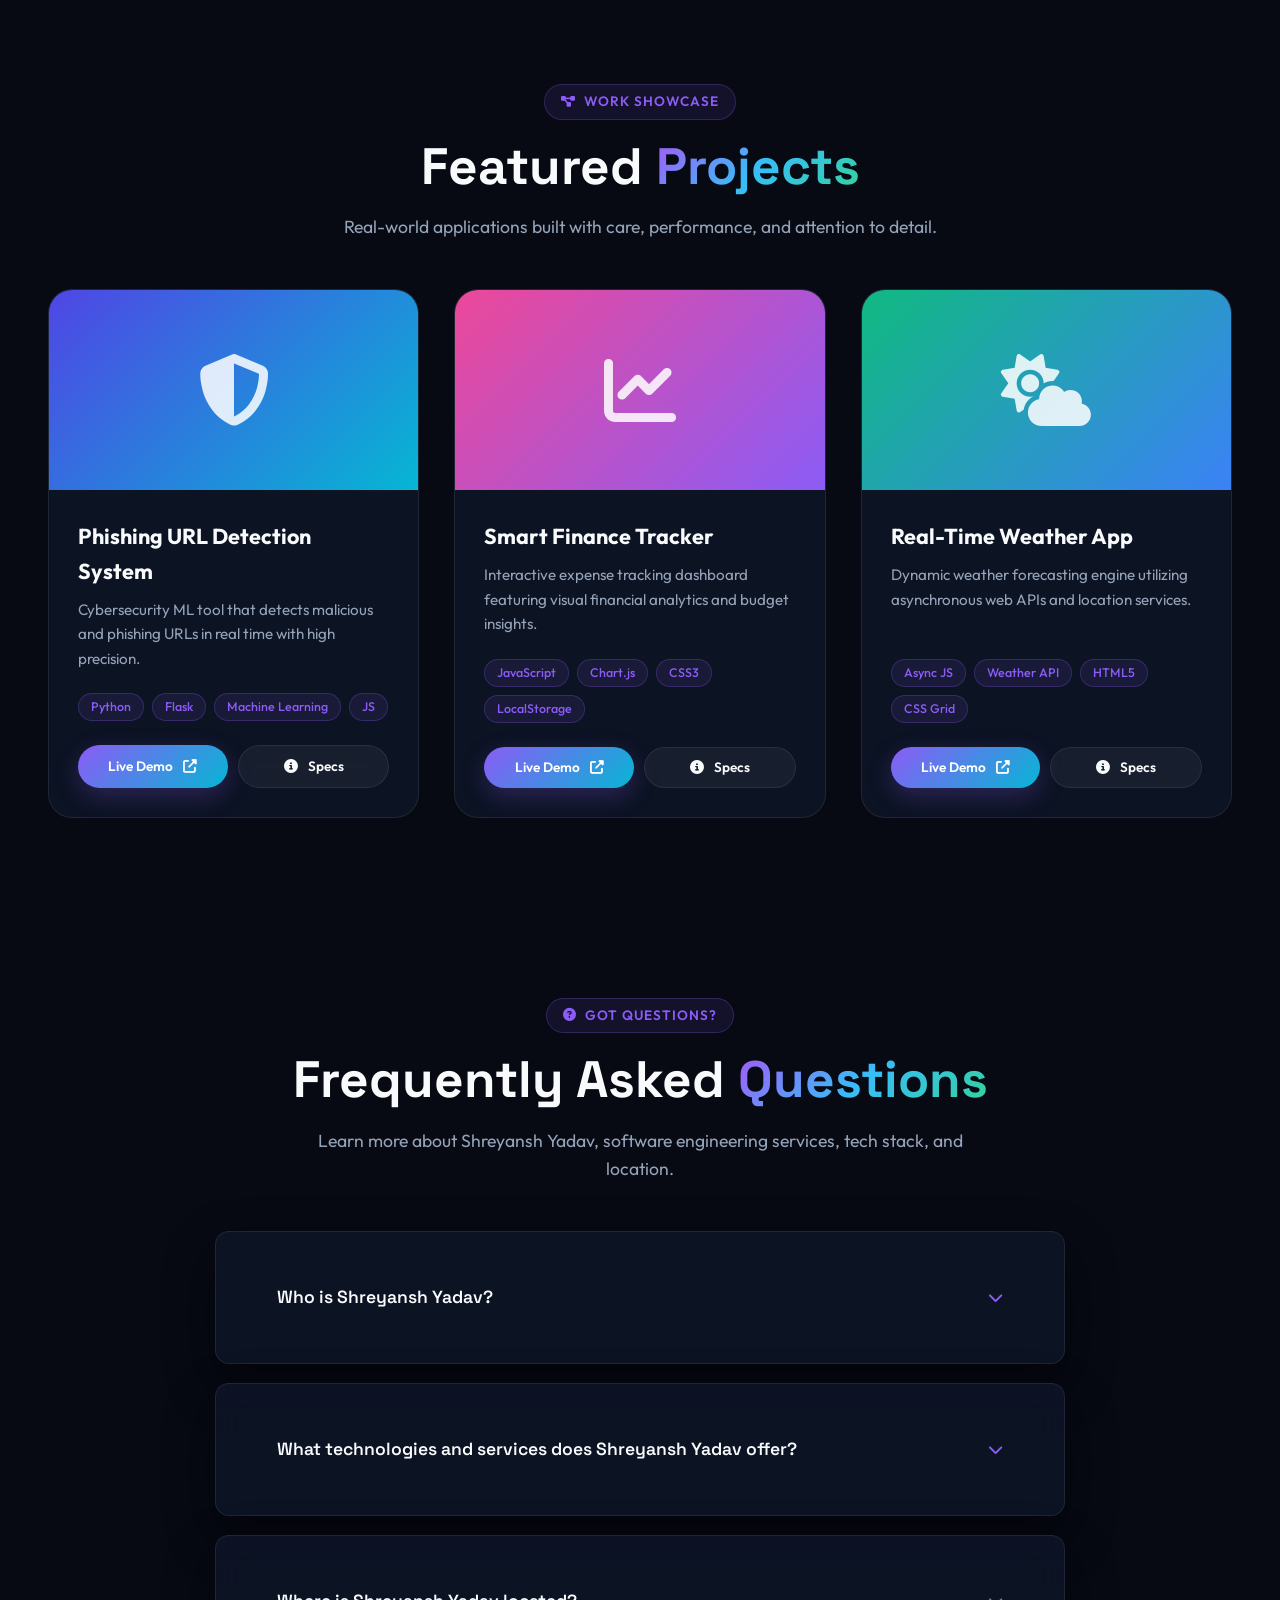
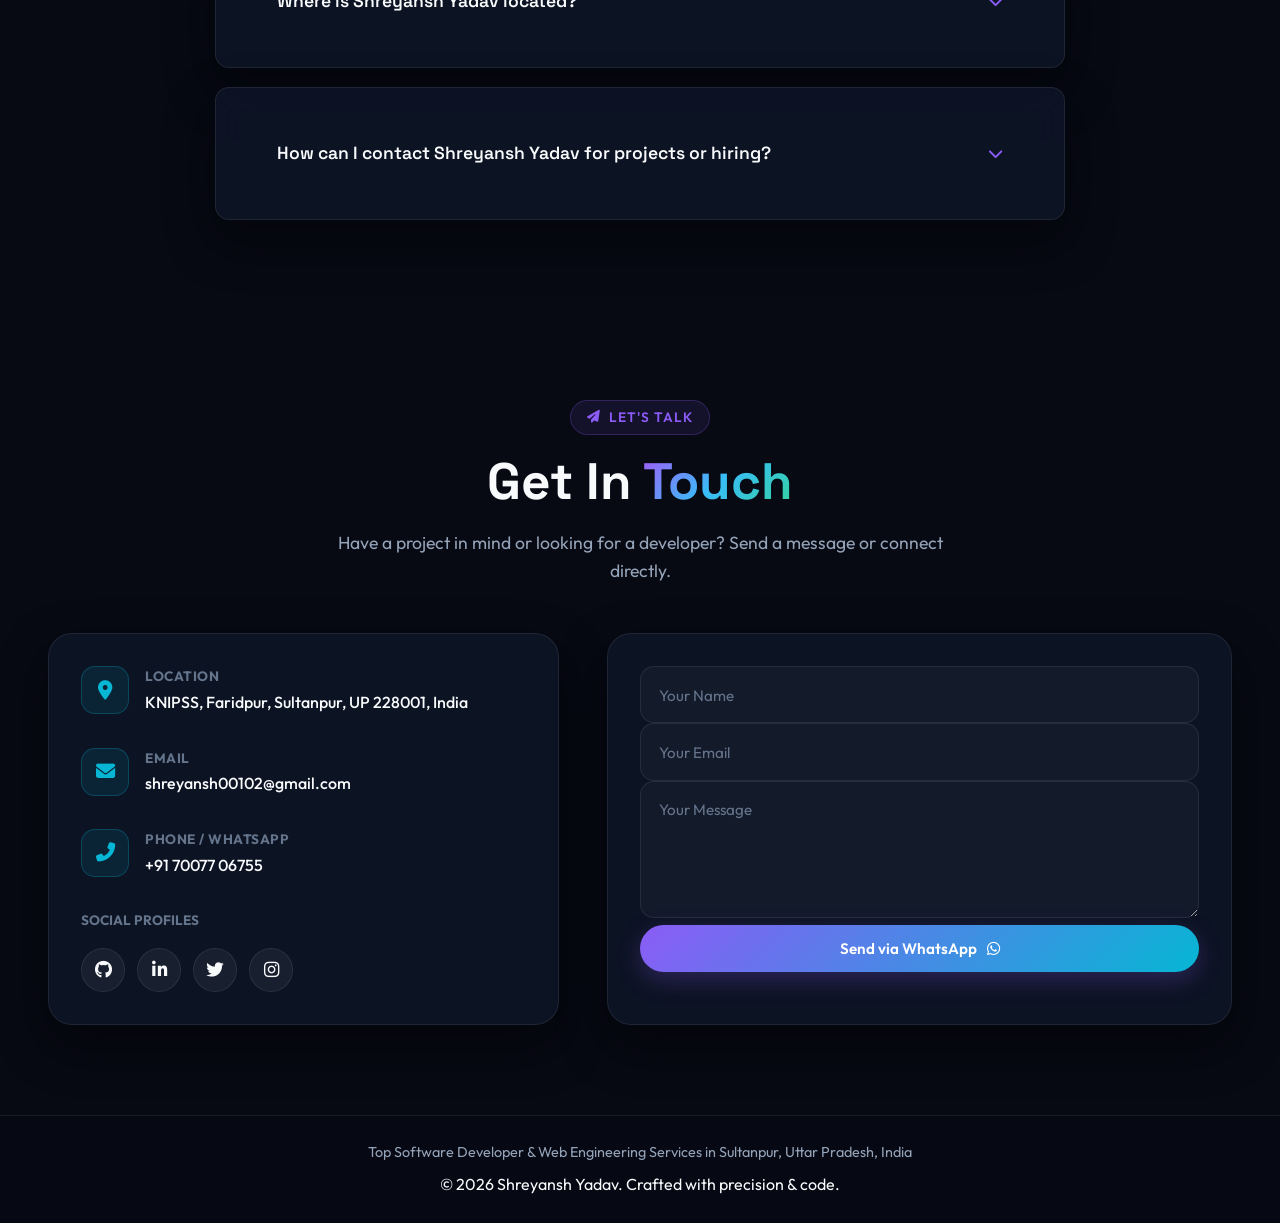
==== commit e4ba8368: "feat: add Bing Webmaster verification tag (msvalidate.01)" ====
--- a/index.html
+++ b/index.html
@@ -22,6 +22,7 @@
     <meta name="robots" content="index, follow, max-snippet:-1, max-image-preview:large, max-video-preview:-1">
     <meta name="googlebot" content="index, follow, max-snippet:-1, max-image-preview:large, max-video-preview:-1">
     <meta name="google-site-verification" content="_7-mCQWUEItEmErUAG4R-D1ymG3oy1KZn84P_US-91A" />
+    <meta name="msvalidate.01" content="575832AD419D7EA38A37629D924F16BA" />
     <meta name="bingbot" content="index, follow">
     <meta name="revisit-after" content="3 days">
     
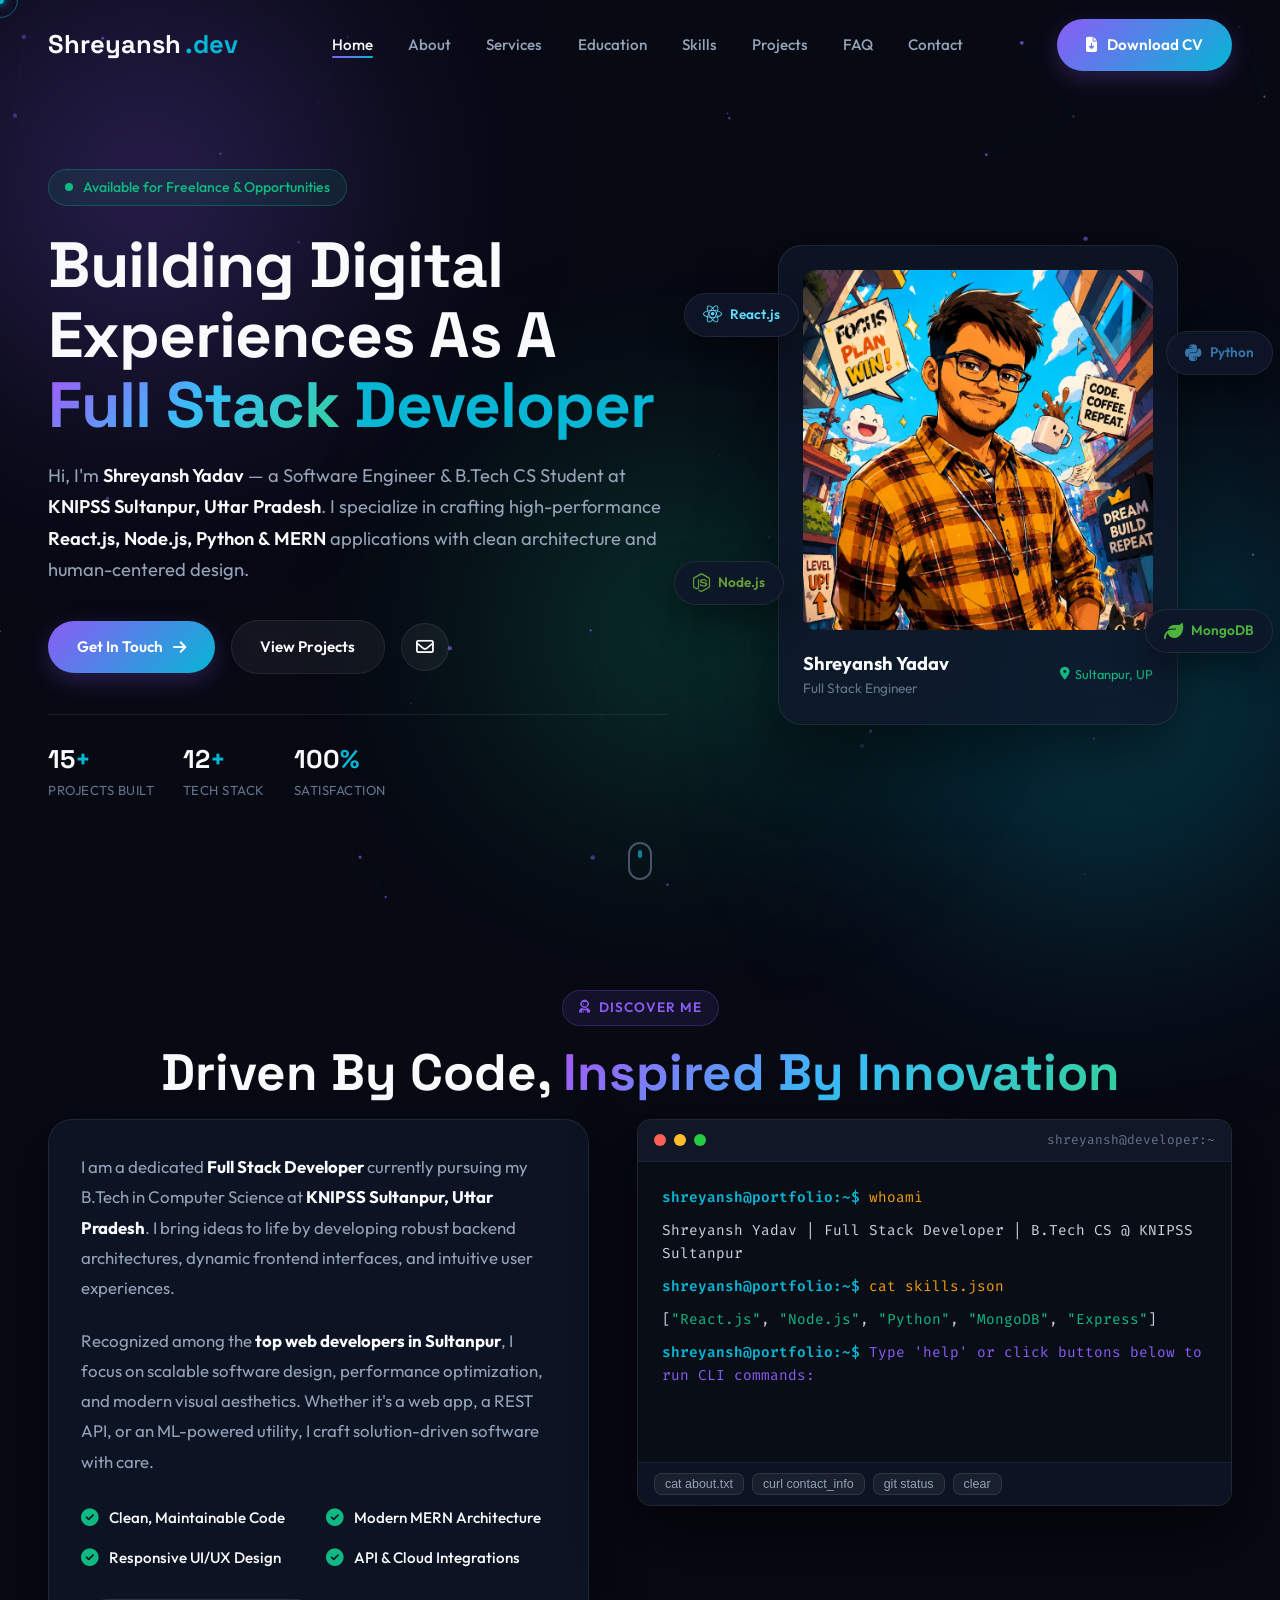
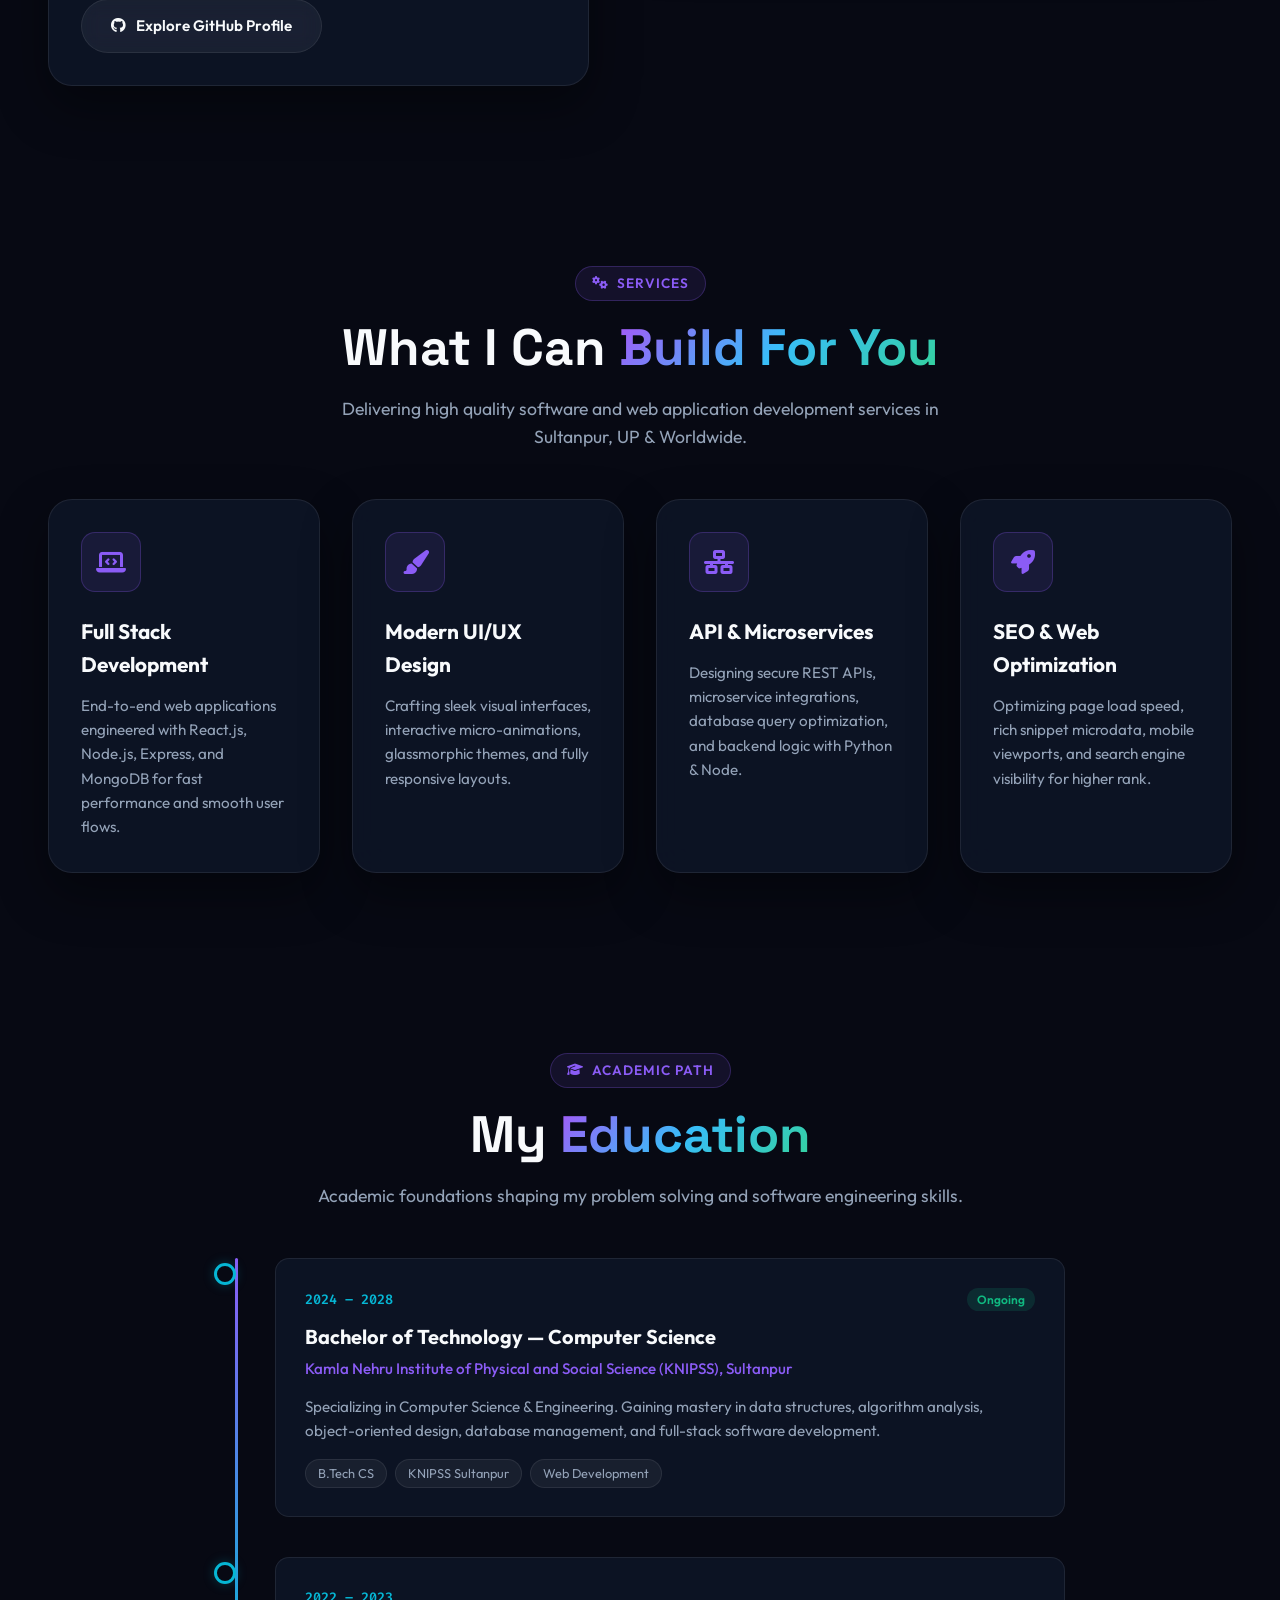
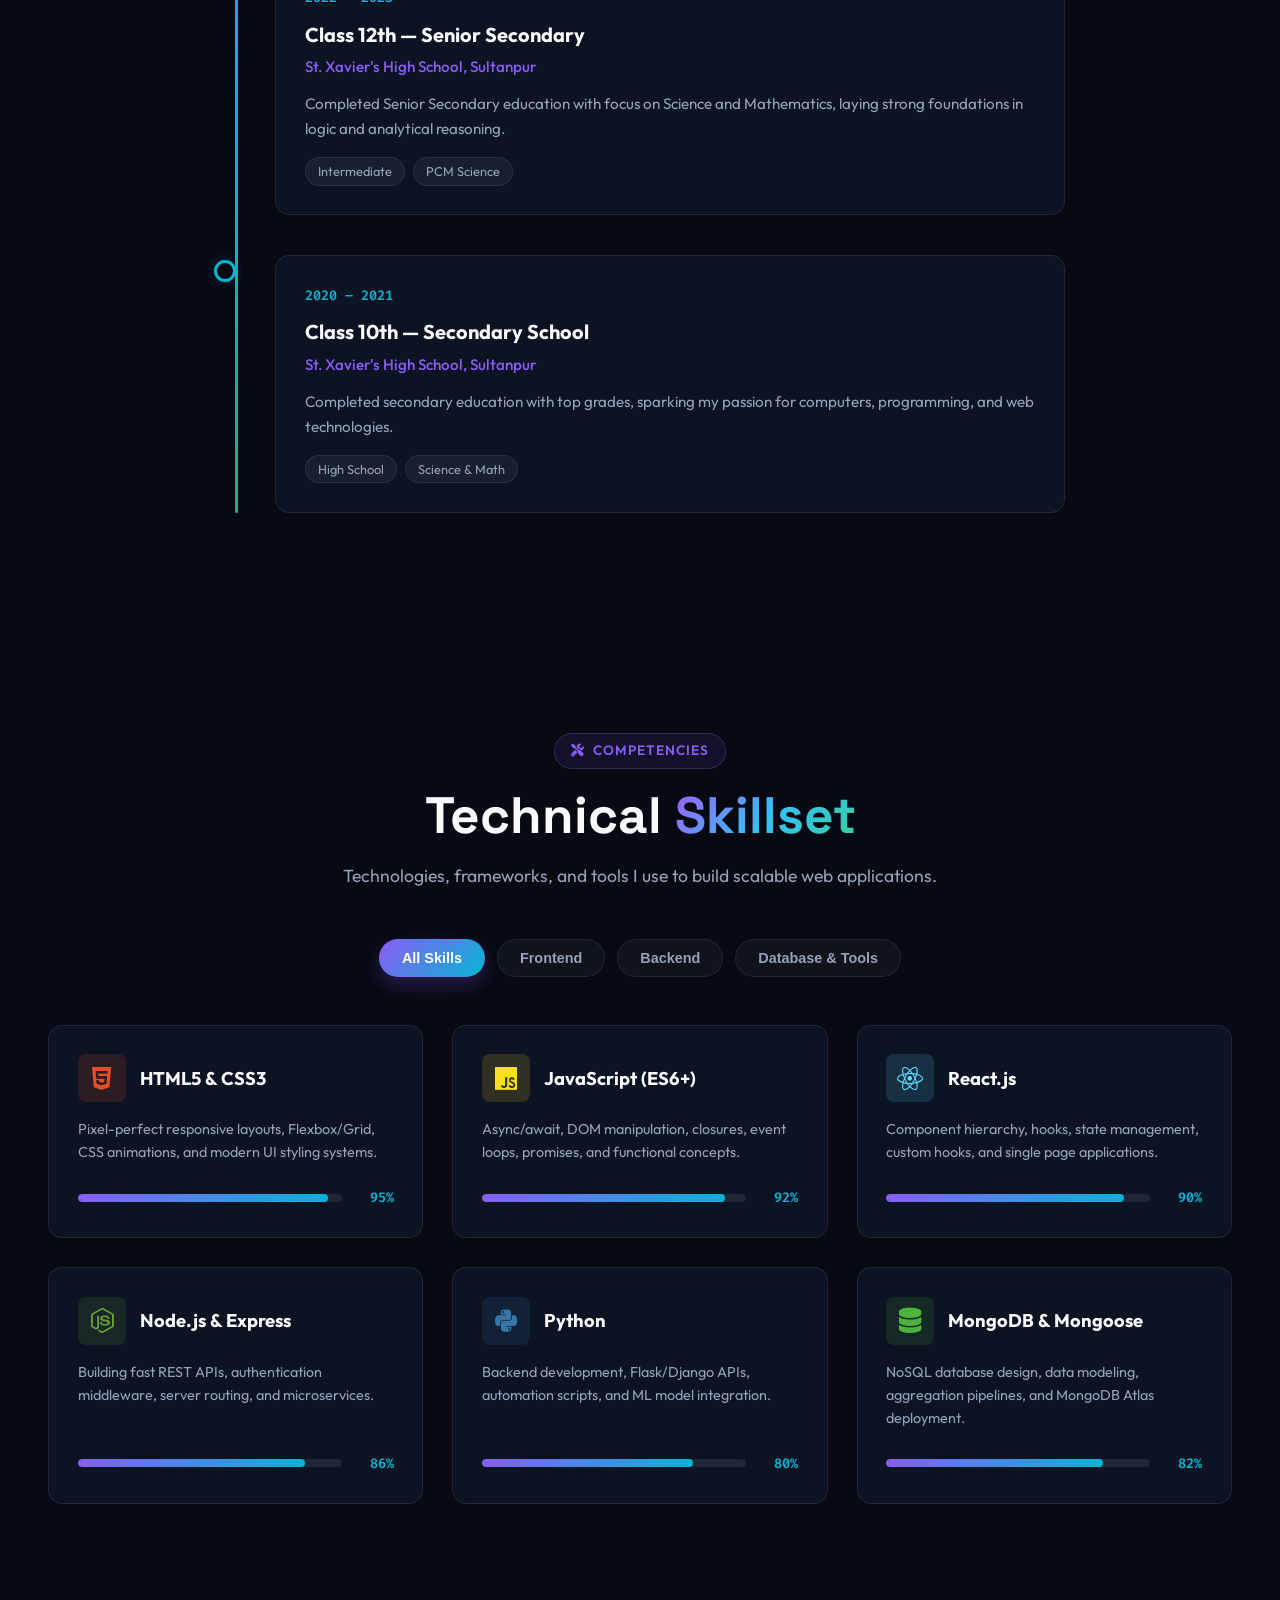
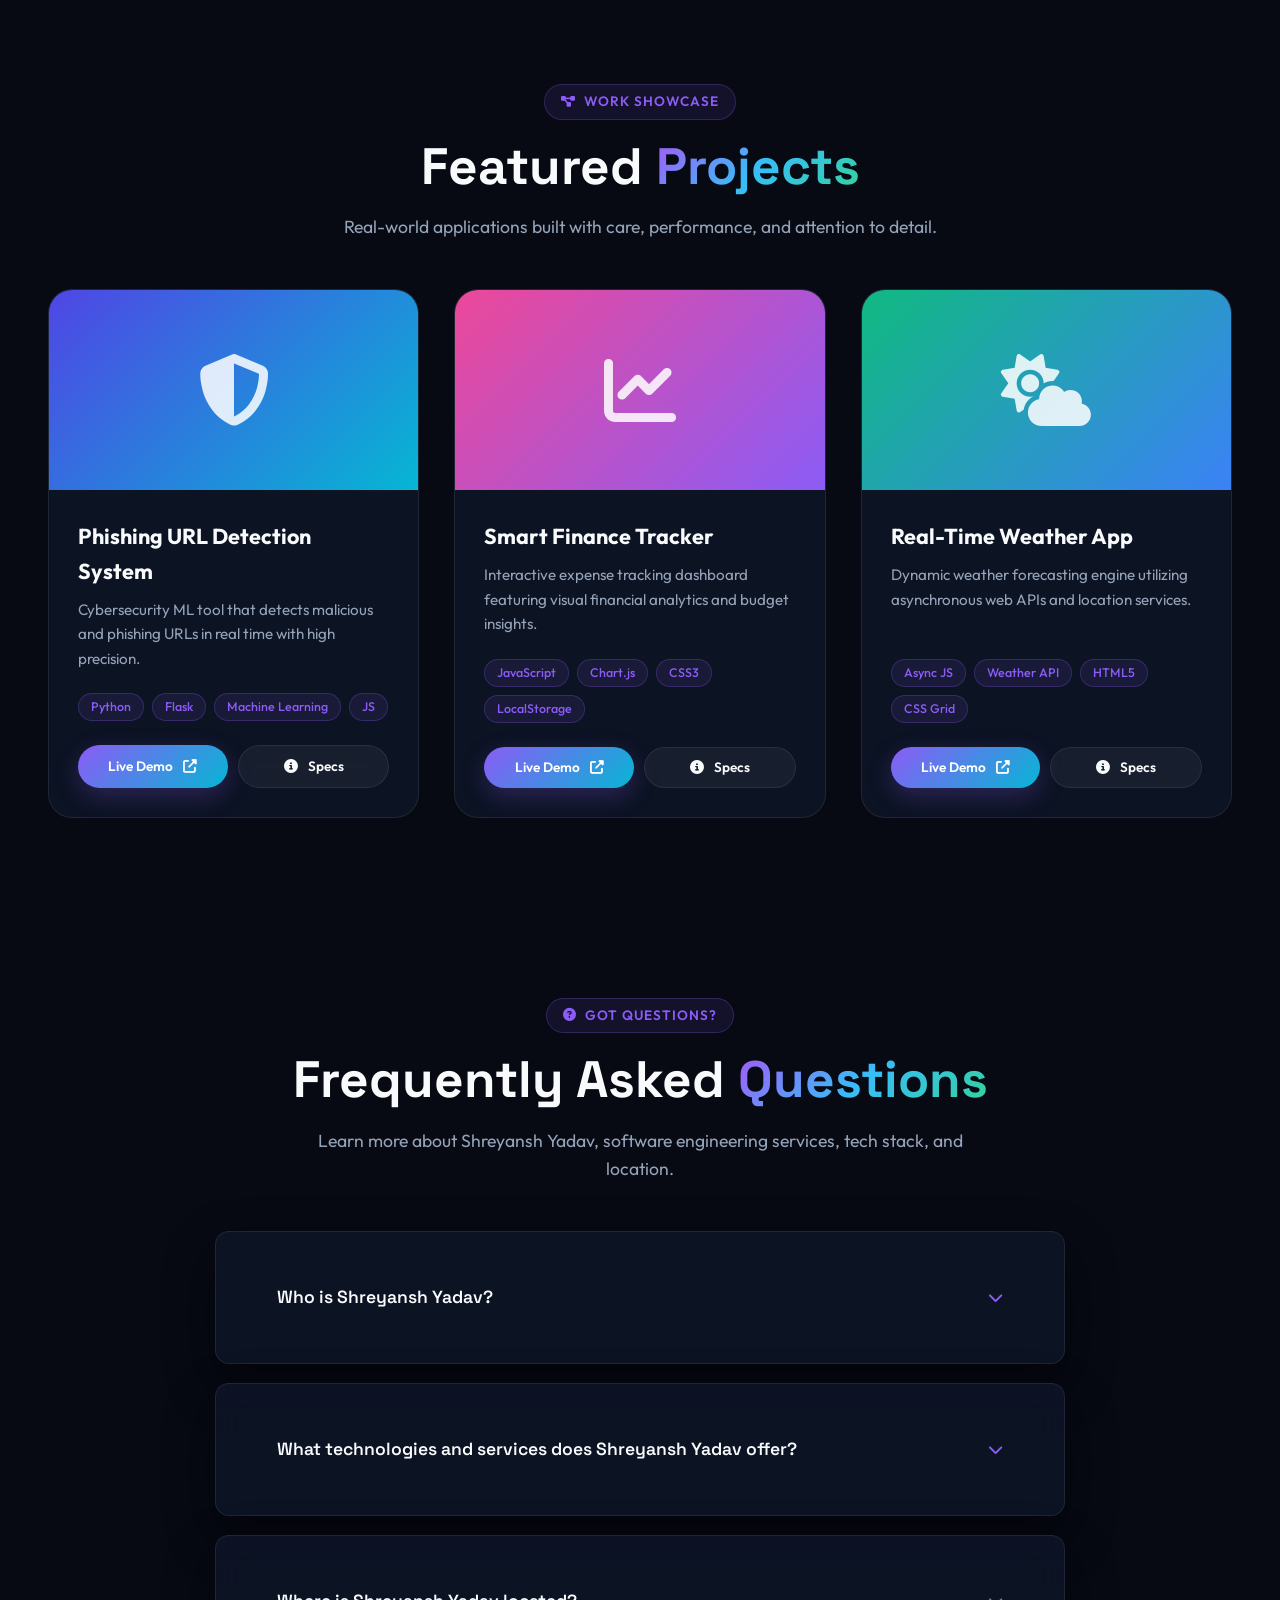
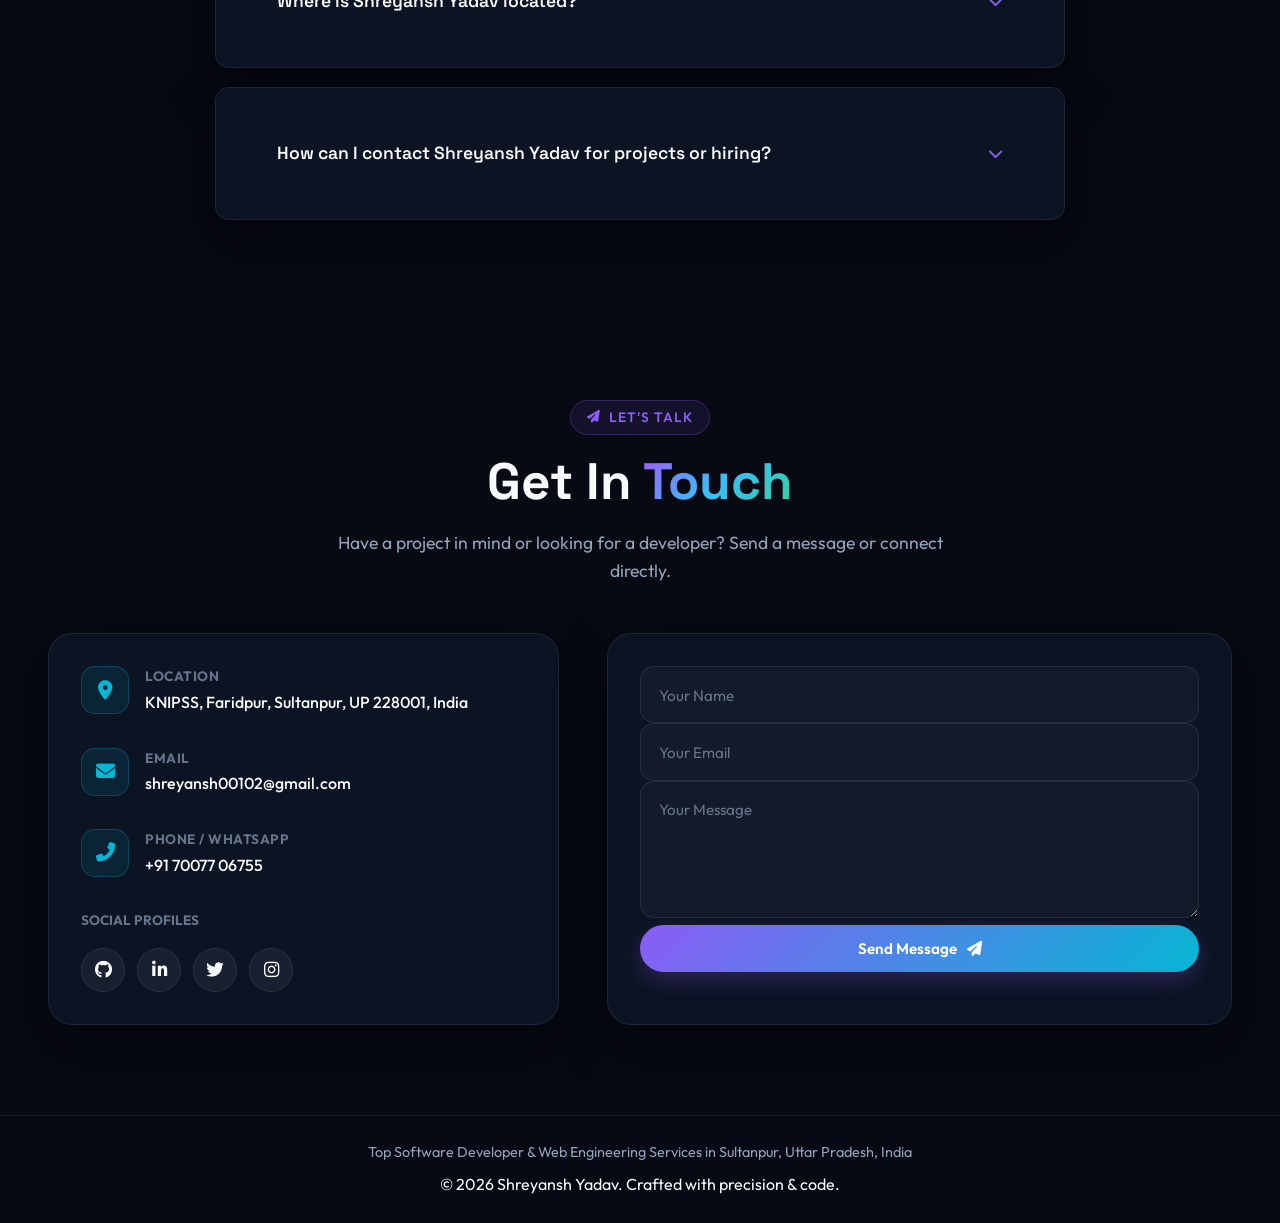
==== commit e175ea64: "feat: integrate Web3Forms contact API key (458c7894-4f18-4f4a-b4d4-cc8454bf2529) for direct email de" ====
--- a/index.html
+++ b/index.html
@@ -831,20 +831,21 @@
 
                     <div class="contact-form glass-card reveal">
                         <form id="contactForm">
+                            <input type="hidden" name="access_key" value="458c7894-4f18-4f4a-b4d4-cc8454bf2529">
                             <div class="input-group">
-                                <input type="text" id="name" class="input-field" placeholder=" " required>
+                                <input type="text" id="name" name="name" class="input-field" placeholder=" " required>
                                 <label for="name" class="input-label">Your Name</label>
                             </div>
                             <div class="input-group">
-                                <input type="email" id="email" class="input-field" placeholder=" " required>
+                                <input type="email" id="email" name="email" class="input-field" placeholder=" " required>
                                 <label for="email" class="input-label">Your Email</label>
                             </div>
                             <div class="input-group">
-                                <textarea id="message" rows="5" class="input-field" placeholder=" " required></textarea>
+                                <textarea id="message" name="message" rows="5" class="input-field" placeholder=" " required></textarea>
                                 <label for="message" class="input-label">Your Message</label>
                             </div>
                             <button type="submit" class="btn btn-primary" style="width: 100%;">
-                                Send via WhatsApp <i class="fab fa-whatsapp"></i>
+                                Send Message <i class="fas fa-paper-plane"></i>
                             </button>
                         </form>
                     </div>
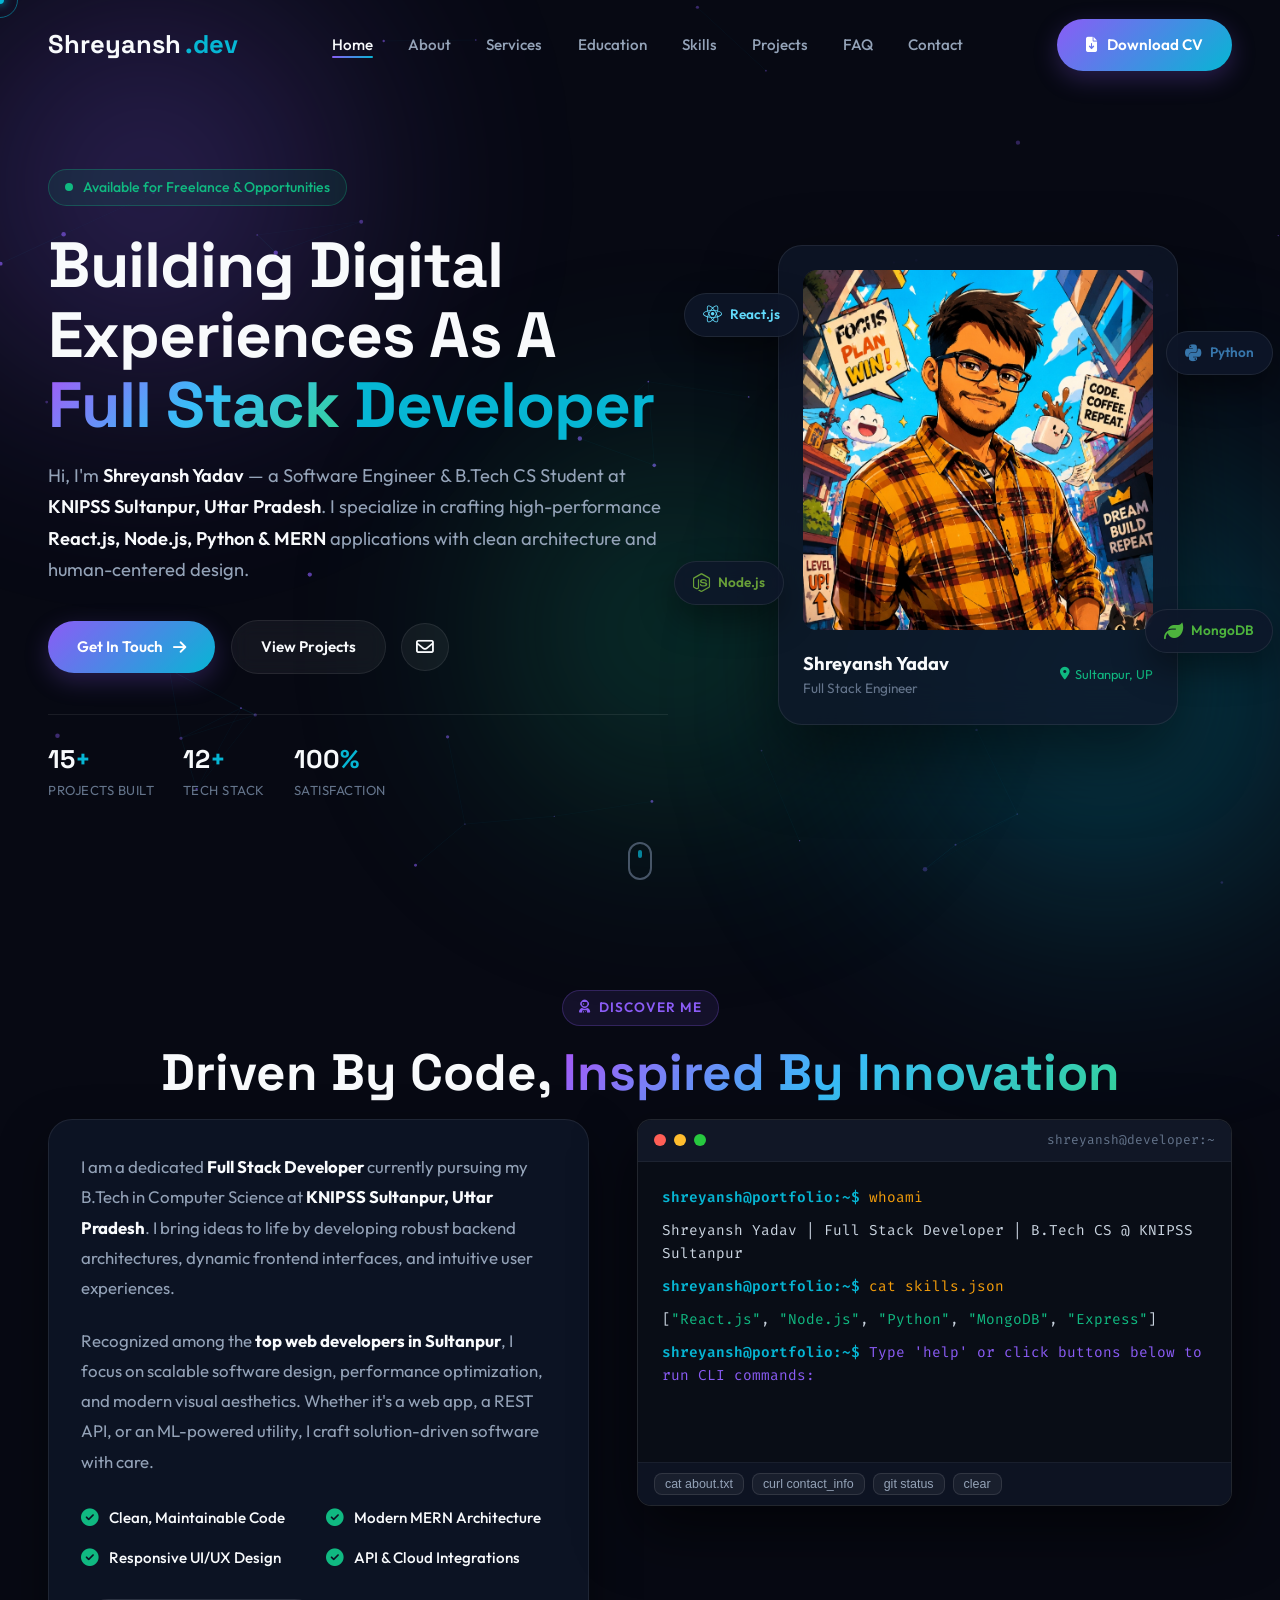
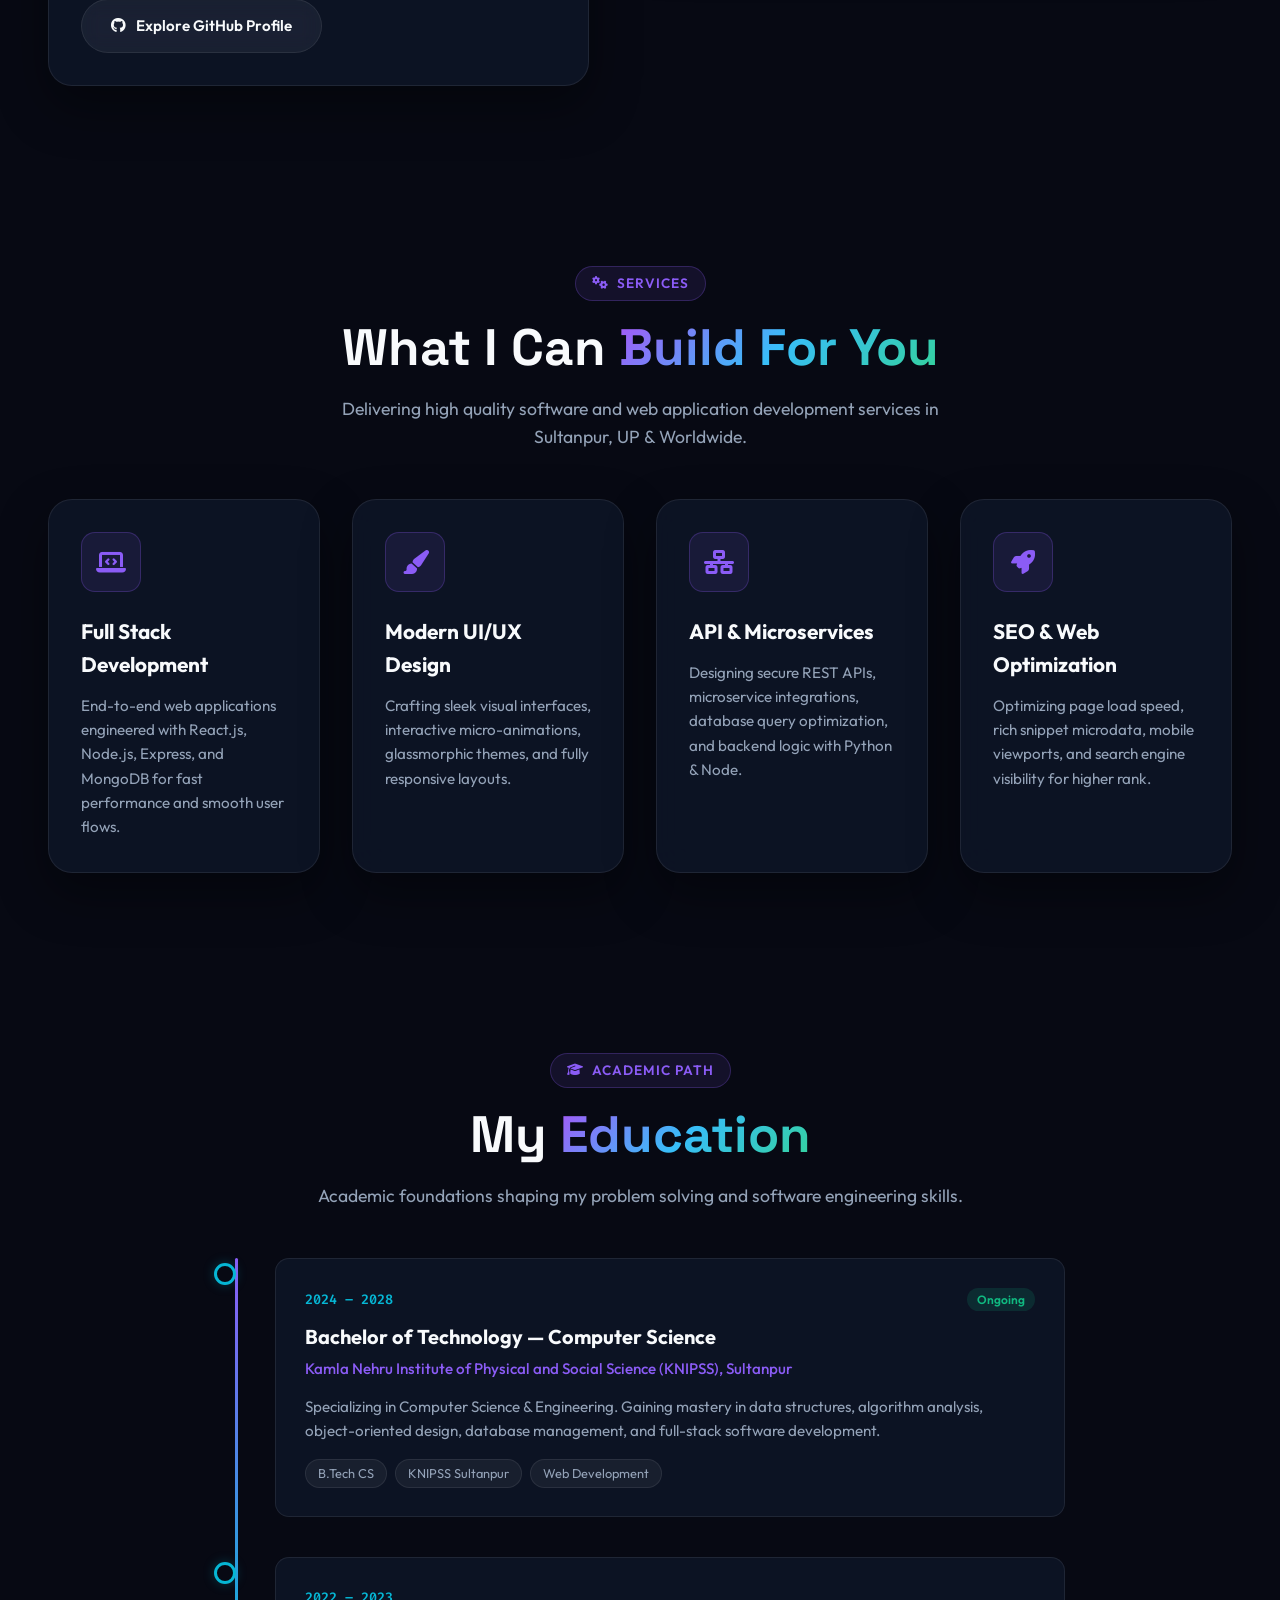
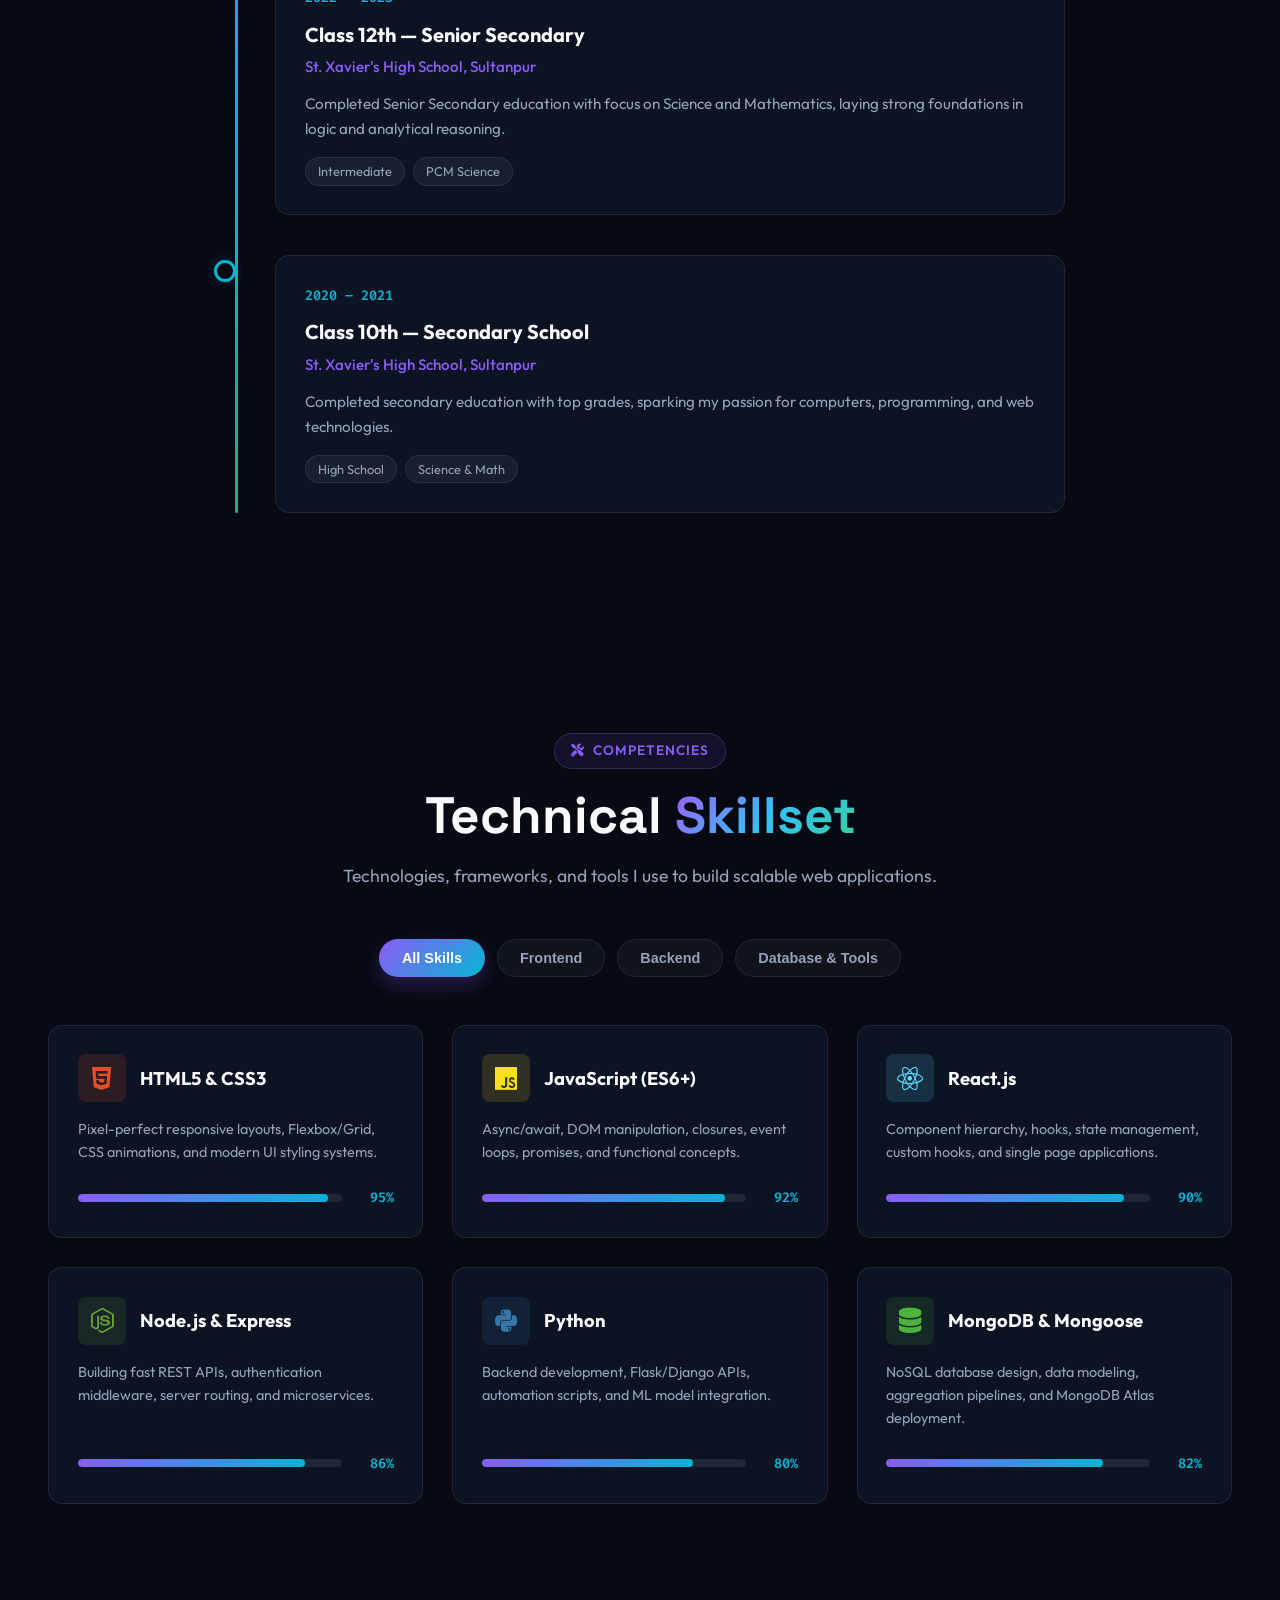
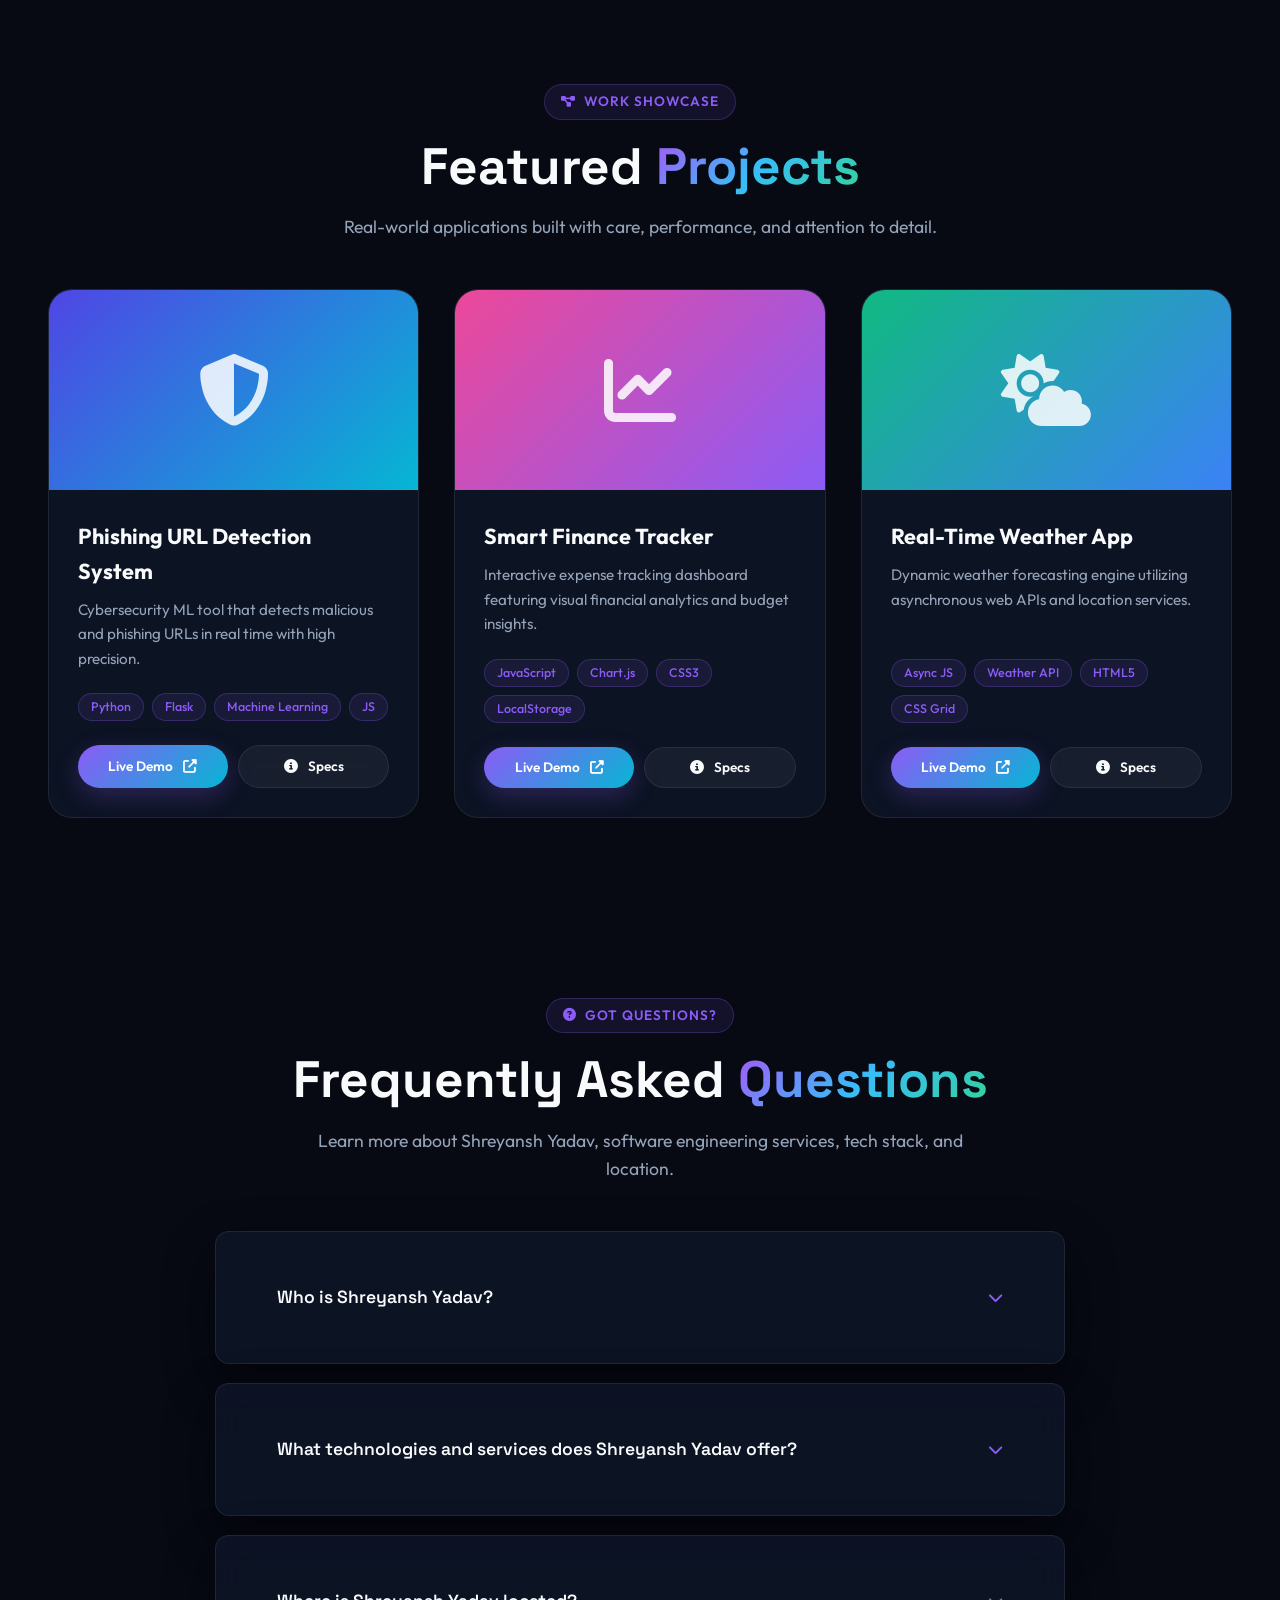
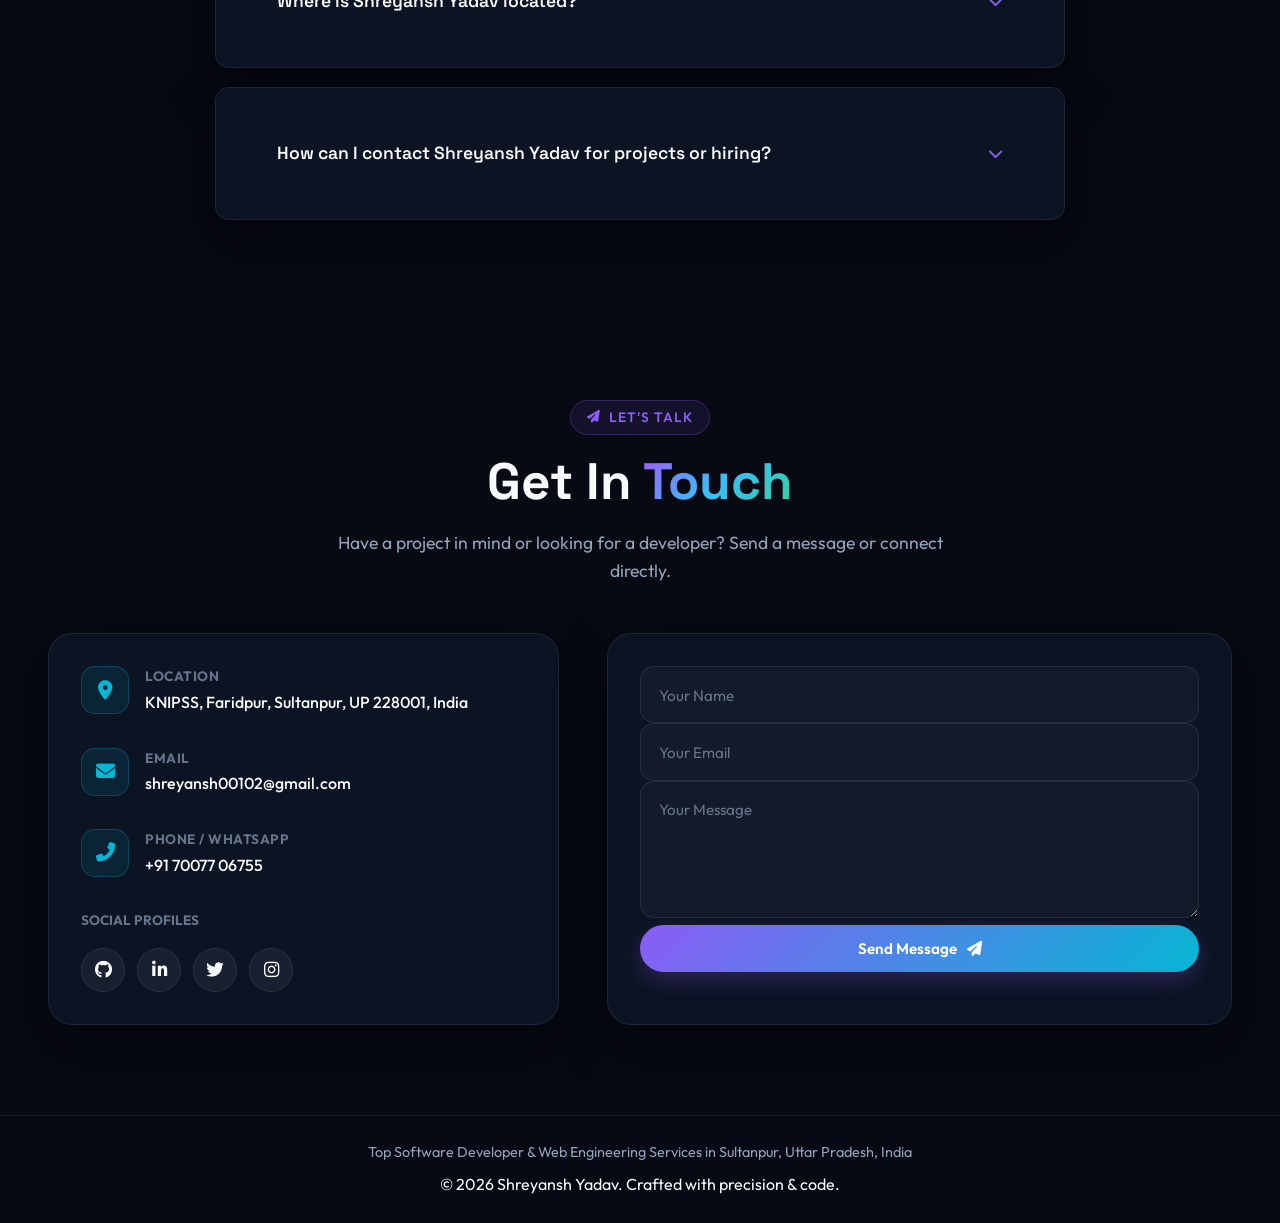
==== commit 461dfc10: "fix(seo): optimize Title length (<70 chars) and Meta Description length (152 chars) for Bing Webmast" ====
--- a/index.html
+++ b/index.html
@@ -6,8 +6,8 @@
     <meta name="viewport" content="width=device-width, initial-scale=1.0">
     <meta http-equiv="X-UA-Compatible" content="IE=edge">
     <!-- Primary SEO Meta Tags -->
-    <title>Shreyansh Yadav | Full Stack Developer & Software Engineer | Official Website</title>
-    <meta name="description" content="Shreyansh Yadav is a Full Stack Software Developer and B.Tech CS Student at KNIPSS Sultanpur, Uttar Pradesh. Specializing in React.js, Node.js, Python, MongoDB, and MERN Stack development. Hire top web developer Shreyansh Yadav for custom software & web applications.">
+    <title>Shreyansh Yadav | Full Stack Developer & Software Engineer</title>
+    <meta name="description" content="Shreyansh Yadav is a Full Stack Developer & Software Engineer at KNIPSS Sultanpur, UP. Expert in React, Node.js, Python & MERN stack web applications.">
     <meta name="keywords" content="Shreyansh Yadav, Shreyansh Yadav Sultanpur, Shreyansh Yadav KNIPSS, Shreyansh Yadav Developer, Shreyansh Yadav Software Engineer, Shreyansh Yadav Portfolio, Shreyansh Yadav Full Stack, Shreyansh Yadav Website, web developer Sultanpur, software developer Sultanpur Uttar Pradesh, Full Stack Developer Sultanpur, MERN stack developer Sultanpur UP, React developer Sultanpur, Node.js developer India, Python developer Sultanpur, freelance web developer Sultanpur UP, hire developer Sultanpur, software engineer Sultanpur, KNIPSS Sultanpur developer, B.Tech computer science Sultanpur, Shreyansh Yadav GitHub, Shreyansh Yadav LinkedIn, Shreyansh Yadav Instagram, Shreyansh Yadav Twitter">
     <meta name="author" content="Shreyansh Yadav">
     <meta name="subject" content="Shreyansh Yadav - Full Stack Software Engineer Portfolio">
